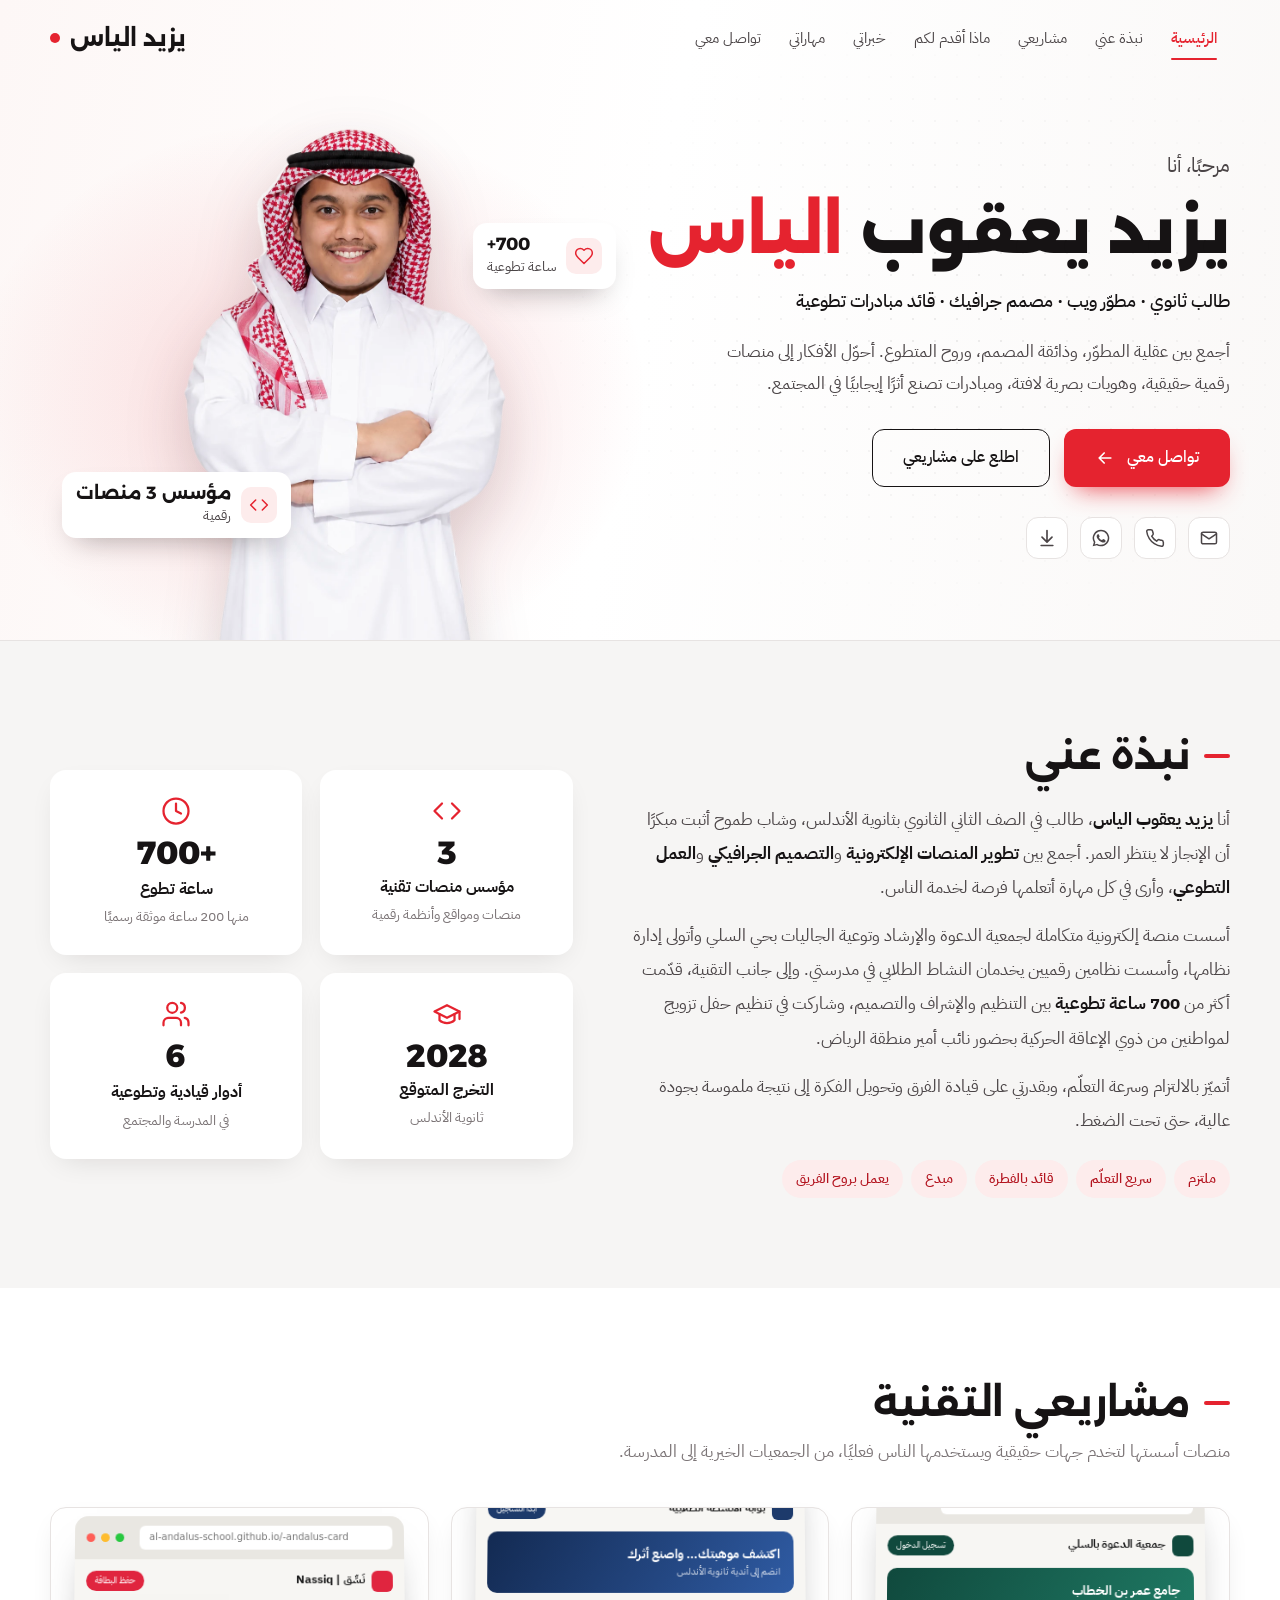
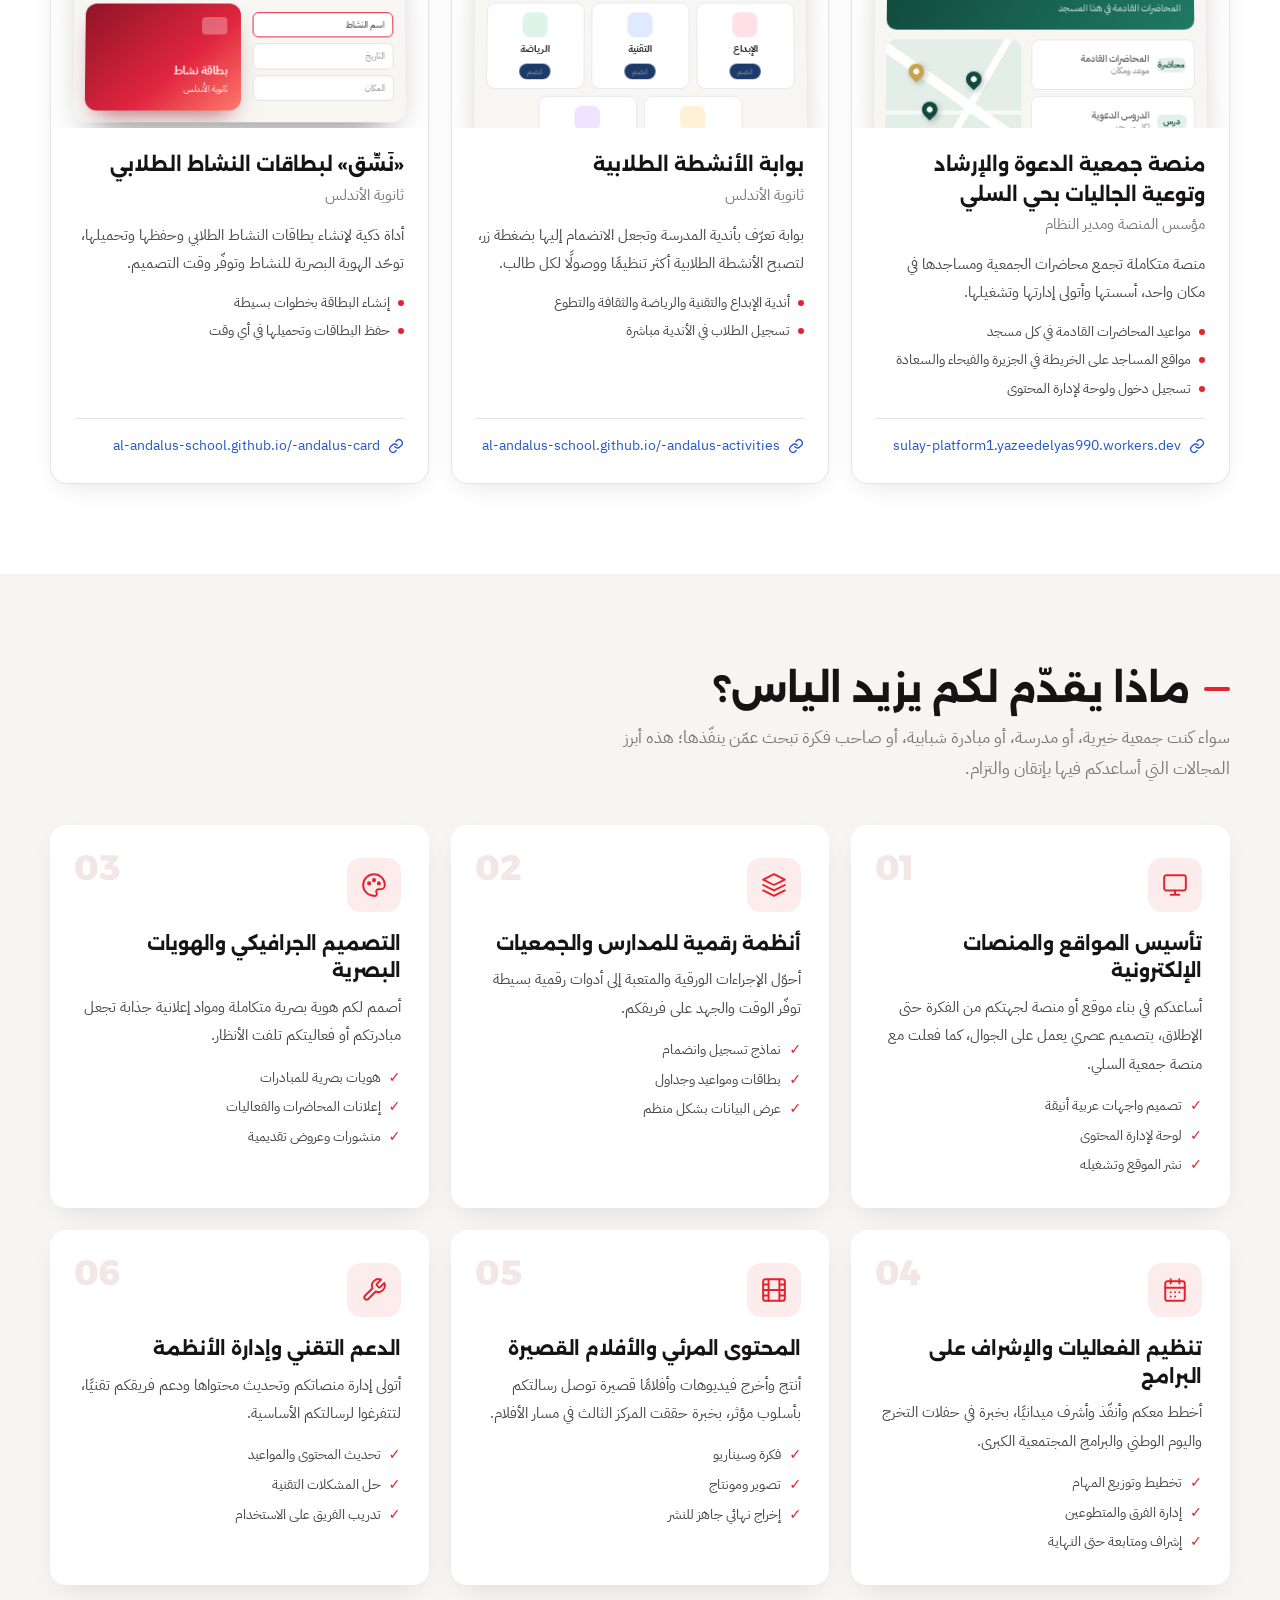
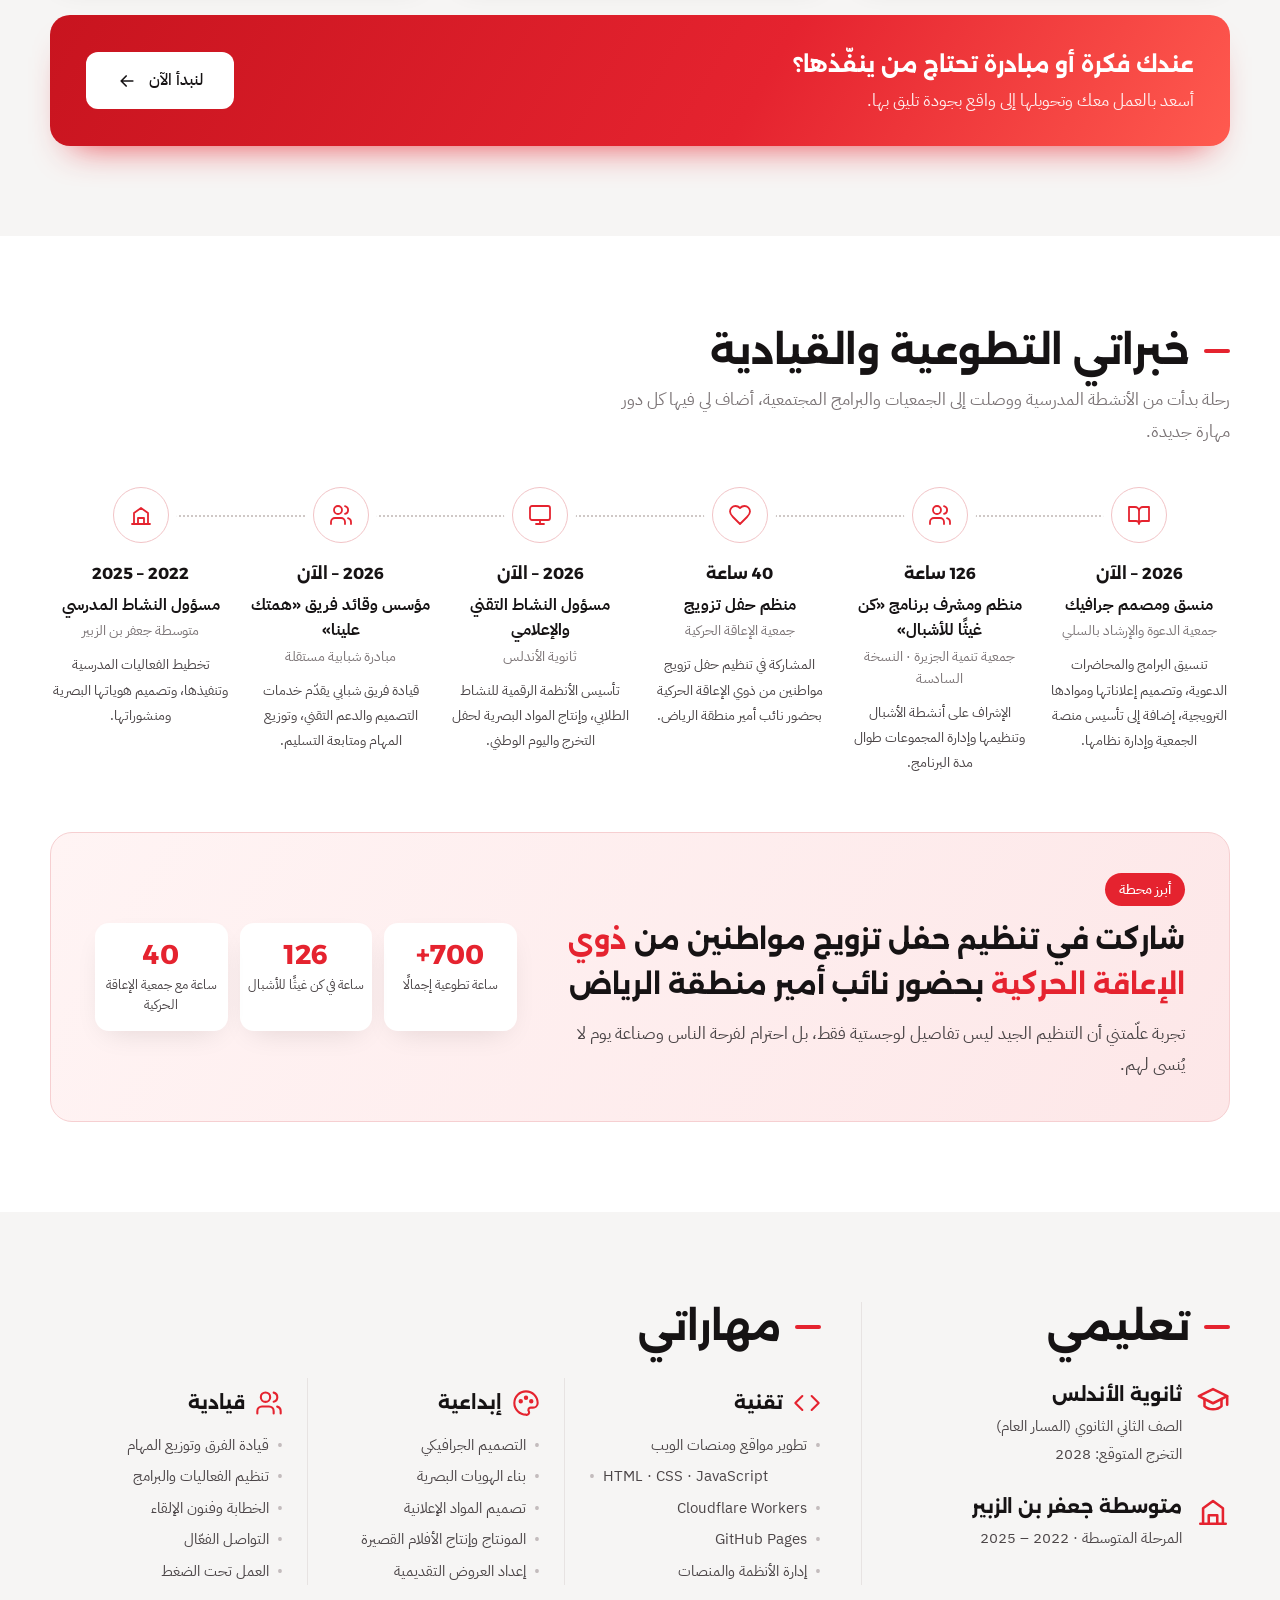
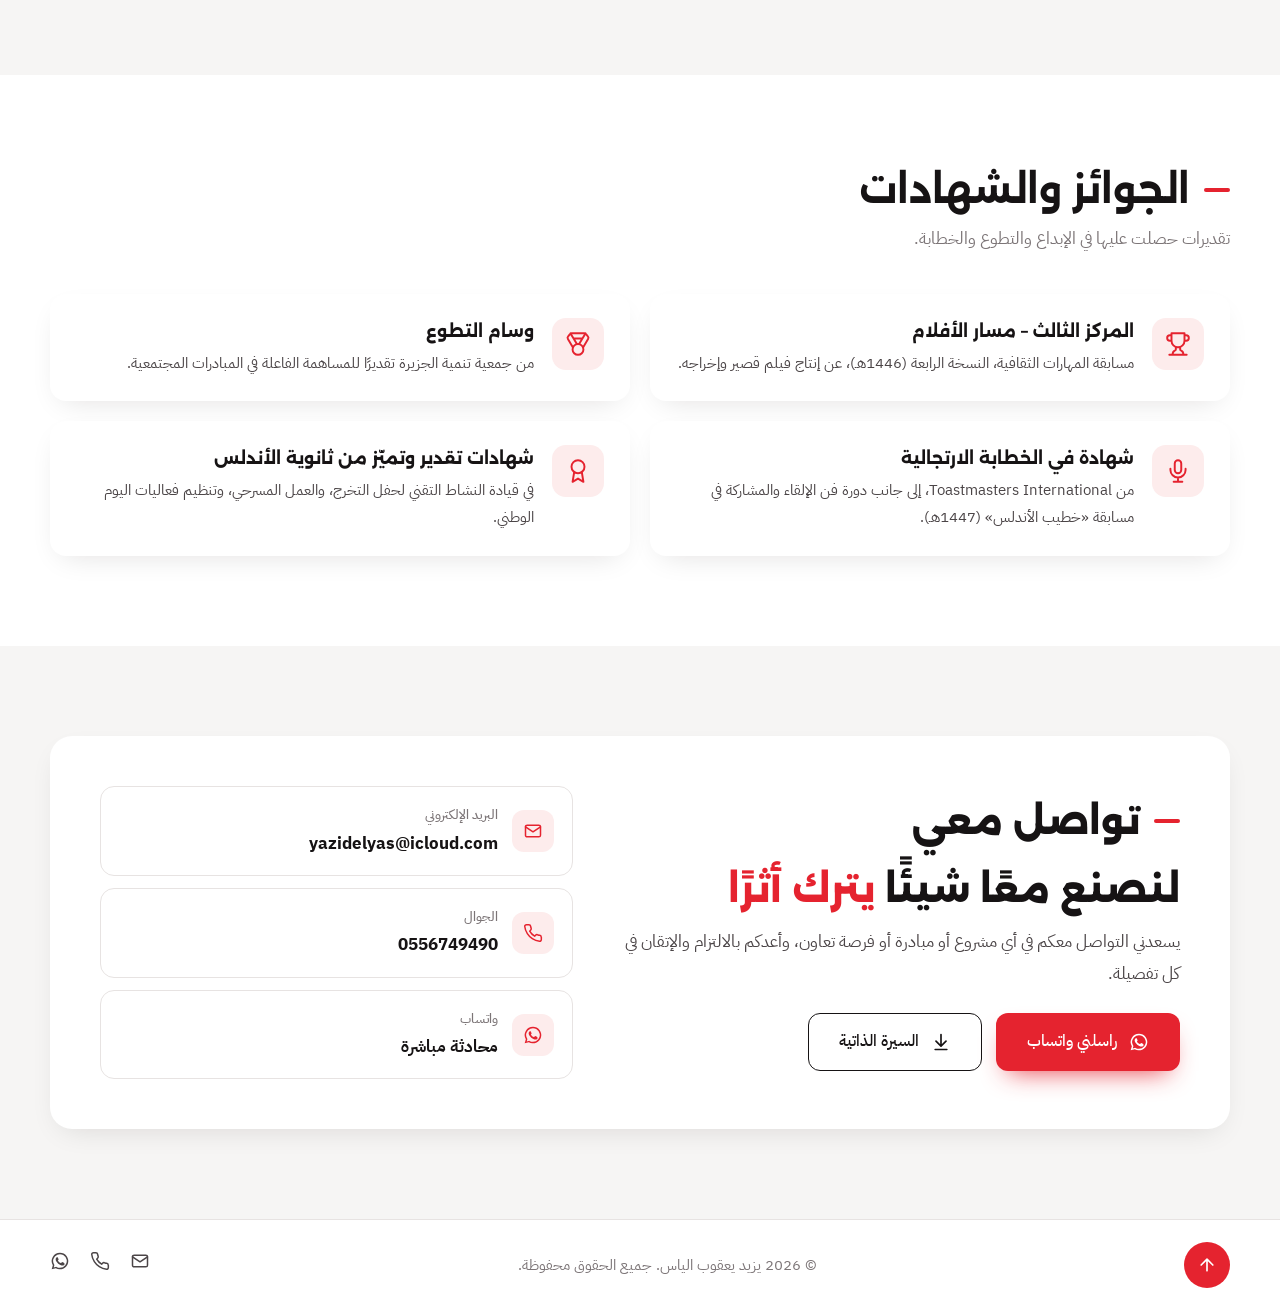
==== index.html @ 1ddc22b2 "Add files via upload" ====
<!doctype html>
<html lang="ar" dir="rtl" class="no-js">
<head>
<meta charset="utf-8">
<meta name="viewport" content="width=device-width, initial-scale=1, viewport-fit=cover">
<title>يزيد الياس | مطوّر ويب ومصمم جرافيك وقائد مبادرات</title>
<meta name="description" content="يزيد يعقوب الياس — طالب ثانوي ومطوّر ويب ومصمم جرافيك وقائد مبادرات تطوعية من الرياض. مؤسس 3 منصات رقمية، وأكثر من 700 ساعة تطوعية.">
<meta name="theme-color" content="#ffffff">
<meta property="og:title" content="يزيد الياس | مطوّر ويب ومصمم جرافيك">
<meta property="og:description" content="طالب طموح يجمع بين التقنية والتصميم والعمل التطوعي، ومؤسس 3 منصات رقمية.">
<meta property="og:image" content="yazid.webp">
<meta property="og:locale" content="ar_SA">
<link rel="icon" href="data:image/svg+xml,<svg xmlns='http://www.w3.org/2000/svg' viewBox='0 0 64 64'><rect width='64' height='64' rx='16' fill='%23e5232f'/><text x='32' y='44' font-size='34' text-anchor='middle' fill='white' font-family='sans-serif' font-weight='700'>ي</text></svg>">
<link rel="preload" href="./alexandria.woff" as="font" type="font/woff" crossorigin>
<link rel="stylesheet" href="style.css">
</head>
<body>

<div class="page-loader" id="loader"><div class="pl-mark">يزيد الياس <i></i></div></div>
<div class="progress" id="progress"></div>

<!-- Icon sprite -->
<svg width="0" height="0" style="position:absolute" aria-hidden="true">
  <defs>
    <symbol id="i-mail" viewBox="0 0 24 24" fill="none" stroke="currentColor" stroke-width="1.8" stroke-linecap="round" stroke-linejoin="round"><rect x="3" y="5" width="18" height="14" rx="2"/><path d="m3 7 9 6 9-6"/></symbol>
    <symbol id="i-phone" viewBox="0 0 24 24" fill="none" stroke="currentColor" stroke-width="1.8" stroke-linecap="round" stroke-linejoin="round"><path d="M22 16.9v3a2 2 0 0 1-2.2 2 19.8 19.8 0 0 1-8.6-3.1 19.5 19.5 0 0 1-6-6A19.8 19.8 0 0 1 2.1 4.2 2 2 0 0 1 4.1 2h3a2 2 0 0 1 2 1.7c.1.9.4 1.8.7 2.7a2 2 0 0 1-.5 2.1L8 9.8a16 16 0 0 0 6 6l1.3-1.3a2 2 0 0 1 2.1-.4c.9.3 1.8.6 2.7.7a2 2 0 0 1 1.7 2Z"/></symbol>
    <symbol id="i-wa" viewBox="0 0 24 24" fill="currentColor"><path d="M12 2a10 10 0 0 0-8.6 15.1L2 22l5-1.3A10 10 0 1 0 12 2Zm0 18.2a8.2 8.2 0 0 1-4.2-1.1l-.3-.2-3 .8.8-2.9-.2-.3A8.2 8.2 0 1 1 12 20.2Zm4.5-6.1c-.2-.1-1.5-.7-1.7-.8-.2-.1-.4-.1-.6.1l-.8 1c-.1.2-.3.2-.5.1a6.7 6.7 0 0 1-3.3-2.9c-.3-.4.2-.4.7-1.4.1-.2 0-.3 0-.4l-.8-1.8c-.2-.5-.4-.4-.6-.4h-.5a1 1 0 0 0-.7.3 3 3 0 0 0-.9 2.2 5.2 5.2 0 0 0 1.1 2.7 11.8 11.8 0 0 0 4.5 4c1.7.7 2.3.8 3.2.6a2.7 2.7 0 0 0 1.8-1.2 2.2 2.2 0 0 0 .1-1.3c0-.1-.2-.2-.5-.3Z"/></symbol>
    <symbol id="i-arrow" viewBox="0 0 24 24" fill="none" stroke="currentColor" stroke-width="2" stroke-linecap="round" stroke-linejoin="round"><path d="M19 12H5M11 18l-6-6 6-6"/></symbol>
    <symbol id="i-link" viewBox="0 0 24 24" fill="none" stroke="currentColor" stroke-width="2" stroke-linecap="round" stroke-linejoin="round"><path d="M10 13a5 5 0 0 0 7.5.5l3-3a5 5 0 0 0-7-7l-1.7 1.7"/><path d="M14 11a5 5 0 0 0-7.5-.5l-3 3a5 5 0 0 0 7 7l1.7-1.7"/></symbol>
    <symbol id="i-up" viewBox="0 0 24 24" fill="none" stroke="currentColor" stroke-width="2" stroke-linecap="round" stroke-linejoin="round"><path d="M12 19V5M5 12l7-7 7 7"/></symbol>
    <symbol id="i-down" viewBox="0 0 24 24" fill="none" stroke="currentColor" stroke-width="2" stroke-linecap="round" stroke-linejoin="round"><path d="M12 3v13M6 11l6 6 6-6M5 21h14"/></symbol>
    <symbol id="i-clock" viewBox="0 0 24 24" fill="none" stroke="currentColor" stroke-width="1.8" stroke-linecap="round" stroke-linejoin="round"><circle cx="12" cy="12" r="10"/><path d="M12 6v6l4 2"/></symbol>
    <symbol id="i-code" viewBox="0 0 24 24" fill="none" stroke="currentColor" stroke-width="1.8" stroke-linecap="round" stroke-linejoin="round"><path d="m16 18 6-6-6-6M8 6l-6 6 6 6"/></symbol>
    <symbol id="i-users" viewBox="0 0 24 24" fill="none" stroke="currentColor" stroke-width="1.8" stroke-linecap="round" stroke-linejoin="round"><path d="M16 21v-2a4 4 0 0 0-4-4H6a4 4 0 0 0-4 4v2"/><circle cx="9" cy="7" r="4"/><path d="M22 21v-2a4 4 0 0 0-3-3.9M16 3.1a4 4 0 0 1 0 7.8"/></symbol>
    <symbol id="i-cap" viewBox="0 0 24 24" fill="none" stroke="currentColor" stroke-width="1.8" stroke-linecap="round" stroke-linejoin="round"><path d="M22 10 12 5 2 10l10 5 10-5Z"/><path d="M6 12v5c3 3 9 3 12 0v-5M22 10v6"/></symbol>
    <symbol id="i-book" viewBox="0 0 24 24" fill="none" stroke="currentColor" stroke-width="1.8" stroke-linecap="round" stroke-linejoin="round"><path d="M2 4h6a4 4 0 0 1 4 4v13a3 3 0 0 0-3-3H2ZM22 4h-6a4 4 0 0 0-4 4v13a3 3 0 0 1 3-3h7Z"/></symbol>
    <symbol id="i-heart" viewBox="0 0 24 24" fill="none" stroke="currentColor" stroke-width="1.8" stroke-linecap="round" stroke-linejoin="round"><path d="M19 14c1.5-1.5 3-3.2 3-5.5A5.5 5.5 0 0 0 16.5 3c-1.8 0-3 .5-4.5 2-1.5-1.5-2.7-2-4.5-2A5.5 5.5 0 0 0 2 8.5c0 2.3 1.5 4 3 5.5l7 7Z"/></symbol>
    <symbol id="i-monitor" viewBox="0 0 24 24" fill="none" stroke="currentColor" stroke-width="1.8" stroke-linecap="round" stroke-linejoin="round"><rect x="2" y="3" width="20" height="14" rx="2"/><path d="M8 21h8M12 17v4"/></symbol>
    <symbol id="i-school" viewBox="0 0 24 24" fill="none" stroke="currentColor" stroke-width="1.8" stroke-linecap="round" stroke-linejoin="round"><path d="M3 21h18M5 21V10l7-5 7 5v11M9 21v-6h6v6"/></symbol>
    <symbol id="i-palette" viewBox="0 0 24 24" fill="none" stroke="currentColor" stroke-width="1.8" stroke-linecap="round" stroke-linejoin="round"><path d="M12 22a10 10 0 1 1 10-10c0 2.8-2.2 4-4 4h-2a2 2 0 0 0-1.5 3.3A2 2 0 0 1 12 22Z"/><circle cx="7.5" cy="10.5" r="1"/><circle cx="12" cy="7.5" r="1"/><circle cx="16.5" cy="10.5" r="1"/></symbol>
    <symbol id="i-star" viewBox="0 0 24 24" fill="none" stroke="currentColor" stroke-width="1.8" stroke-linecap="round" stroke-linejoin="round"><path d="m12 2 3.1 6.3 6.9 1-5 4.9 1.2 6.8L12 17.8 5.8 21l1.2-6.8-5-4.9 6.9-1Z"/></symbol>
    <symbol id="i-calendar" viewBox="0 0 24 24" fill="none" stroke="currentColor" stroke-width="1.8" stroke-linecap="round" stroke-linejoin="round"><rect x="3" y="4" width="18" height="18" rx="2"/><path d="M16 2v4M8 2v4M3 10h18M8 14h.01M12 14h.01M16 14h.01M8 18h.01M12 18h.01"/></symbol>
    <symbol id="i-film" viewBox="0 0 24 24" fill="none" stroke="currentColor" stroke-width="1.8" stroke-linecap="round" stroke-linejoin="round"><rect x="2" y="2" width="20" height="20" rx="2.2"/><path d="M7 2v20M17 2v20M2 12h20M2 7h5M2 17h5M17 17h5M17 7h5"/></symbol>
    <symbol id="i-mic" viewBox="0 0 24 24" fill="none" stroke="currentColor" stroke-width="1.8" stroke-linecap="round" stroke-linejoin="round"><rect x="9" y="2" width="6" height="12" rx="3"/><path d="M19 10v1a7 7 0 0 1-14 0v-1M12 18v4M8 22h8"/></symbol>
    <symbol id="i-layers" viewBox="0 0 24 24" fill="none" stroke="currentColor" stroke-width="1.8" stroke-linecap="round" stroke-linejoin="round"><path d="m12 2 10 5-10 5L2 7Z"/><path d="m2 17 10 5 10-5M2 12l10 5 10-5"/></symbol>
    <symbol id="i-trophy" viewBox="0 0 24 24" fill="none" stroke="currentColor" stroke-width="1.8" stroke-linecap="round" stroke-linejoin="round"><path d="M6 9H4.5a2.5 2.5 0 0 1 0-5H6M18 9h1.5a2.5 2.5 0 0 0 0-5H18M4 22h16M10 14.7V17c0 .6-.5 1-1 1.2-1.2.5-2 2-2 3.8M14 14.7V17c0 .6.5 1 1 1.2 1.2.5 2 2 2 3.8M18 2H6v7a6 6 0 0 0 12 0V2Z"/></symbol>
    <symbol id="i-medal" viewBox="0 0 24 24" fill="none" stroke="currentColor" stroke-width="1.8" stroke-linecap="round" stroke-linejoin="round"><path d="M7.2 15 2.7 7.4A2 2 0 0 1 2.9 5L4.6 2.8A2 2 0 0 1 6.2 2h11.6a2 2 0 0 1 1.6.8L21.1 5a2 2 0 0 1 .2 2.4L16.8 15M11 12 5.1 2.2M13 12l5.9-9.8M8 7h8"/><circle cx="12" cy="17" r="5"/></symbol>
    <symbol id="i-award" viewBox="0 0 24 24" fill="none" stroke="currentColor" stroke-width="1.8" stroke-linecap="round" stroke-linejoin="round"><circle cx="12" cy="8" r="6"/><path d="M15.5 12.9 17 22l-5-3-5 3 1.5-9.1"/></symbol>
    <symbol id="i-tool" viewBox="0 0 24 24" fill="none" stroke="currentColor" stroke-width="1.8" stroke-linecap="round" stroke-linejoin="round"><path d="M14.7 6.3a1 1 0 0 0 0 1.4l1.6 1.6a1 1 0 0 0 1.4 0l3.8-3.8a6 6 0 0 1-7.9 7.9l-6.9 6.9a2.1 2.1 0 0 1-3-3l6.9-6.9a6 6 0 0 1 7.9-7.9Z"/></symbol>
  </defs>
</svg>

<!-- ============ NAV ============ -->
<nav class="nav" id="nav">
  <div class="container nav-inner">
    <ul class="nav-links" id="navLinks">
      <li><a href="#top" class="active">الرئيسية</a></li>
      <li><a href="#about">نبذة عني</a></li>
      <li><a href="#projects">مشاريعي</a></li>
      <li><a href="#services">ماذا أقدم لكم</a></li>
      <li><a href="#experience">خبراتي</a></li>
      <li><a href="#skills">مهاراتي</a></li>
      <li><a href="#contact">تواصل معي</a></li>
    </ul>
    <button class="menu-btn" id="menuBtn" aria-label="القائمة" aria-expanded="false"><span></span><span></span><span></span></button>
    <a href="#top" class="brand">يزيد الياس<span class="dot"></span></a>
  </div>
</nav>

<!-- ============ HERO ============ -->
<header class="hero" id="top">
  <div class="container hero-inner">
    <div class="hero-text">
      <p class="hello">مرحبًا، أنا</p>
      <h1>يزيد يعقوب <span class="red">الياس</span></h1>
      <p class="roles">طالب ثانوي · مطوّر ويب · مصمم جرافيك · قائد مبادرات تطوعية</p>
      <p class="lead">أجمع بين عقلية المطوّر، وذائقة المصمم، وروح المتطوع. أحوّل الأفكار إلى منصات رقمية حقيقية، وهويات بصرية لافتة، ومبادرات تصنع أثرًا إيجابيًا في المجتمع.</p>
      <div class="actions">
        <a href="#contact" class="btn btn-red">تواصل معي <svg class="i arr"><use href="#i-arrow"/></svg></a>
        <a href="#projects" class="btn btn-outline">اطلع على مشاريعي</a>
      </div>
      <div class="socials">
        <a href="mailto:yazidelyas@icloud.com" aria-label="البريد الإلكتروني"><svg class="i"><use href="#i-mail"/></svg></a>
        <a href="tel:+966556749490" aria-label="اتصال"><svg class="i"><use href="#i-phone"/></svg></a>
        <a href="https://wa.me/966556749490" target="_blank" rel="noopener" aria-label="واتساب"><svg class="i"><use href="#i-wa"/></svg></a>
        <a href="Yazid-Elyas-CV.pdf" download aria-label="تحميل السيرة الذاتية"><svg class="i"><use href="#i-down"/></svg></a>
      </div>
    </div>
    <div class="hero-photo" id="heroPhoto">
      <div class="ring"></div>
      <div class="disc"></div>
      <img src="yazid.webp" alt="يزيد يعقوب الياس" width="751" height="1468" fetchpriority="high">
      <div class="badge b1"><span class="b-ic"><svg class="i"><use href="#i-heart"/></svg></span><div><b class="ltr">+700</b>ساعة تطوعية</div></div>
      <div class="badge b2"><span class="b-ic"><svg class="i"><use href="#i-code"/></svg></span><div><b>مؤسس 3 منصات</b>رقمية</div></div>
    </div>
  </div>
</header>

<main>
<!-- ============ ABOUT ============ -->
<section class="block" id="about">
  <div class="container about">
    <div class="about-text reveal from-right">
      <h2 class="title">نبذة عني</h2>
      <p style="margin-top:22px">أنا <strong>يزيد يعقوب الياس</strong>، طالب في الصف الثاني الثانوي بثانوية الأندلس، وشاب طموح أثبت مبكرًا أن الإنجاز لا ينتظر العمر. أجمع بين <strong>تطوير المنصات الإلكترونية</strong> و<strong>التصميم الجرافيكي</strong> و<strong>العمل التطوعي</strong>، وأرى في كل مهارة أتعلمها فرصة لخدمة الناس.</p>
      <p>أسست منصة إلكترونية متكاملة لجمعية الدعوة والإرشاد وتوعية الجاليات بحي السلي وأتولى إدارة نظامها، وأسست نظامين رقميين يخدمان النشاط الطلابي في مدرستي. وإلى جانب التقنية، قدّمت أكثر من <strong>700 ساعة تطوعية</strong> بين التنظيم والإشراف والتصميم، وشاركت في تنظيم حفل تزويج لمواطنين من ذوي الإعاقة الحركية بحضور نائب أمير منطقة الرياض.</p>
      <p>أتميّز بالالتزام وسرعة التعلّم، وبقدرتي على قيادة الفرق وتحويل الفكرة إلى نتيجة ملموسة بجودة عالية، حتى تحت الضغط.</p>
      <div class="traits"><span>ملتزم</span><span>سريع التعلّم</span><span>قائد بالفطرة</span><span>مبدع</span><span>يعمل بروح الفريق</span></div>
    </div>
    <div class="stats">
      <div class="stat reveal zoom d1"><svg><use href="#i-code"/></svg><div class="num"><span data-count="3">3</span></div><div class="lbl">مؤسس منصات تقنية</div><div class="sub">منصات ومواقع وأنظمة رقمية</div></div>
      <div class="stat reveal zoom d2"><svg><use href="#i-clock"/></svg><div class="num ltr"><span data-count="700">700</span>+</div><div class="lbl">ساعة تطوع</div><div class="sub">منها 200 ساعة موثقة رسميًا</div></div>
      <div class="stat reveal zoom d3"><svg><use href="#i-cap"/></svg><div class="num"><span data-count="2028" data-from="1998">2028</span></div><div class="lbl">التخرج المتوقع</div><div class="sub">ثانوية الأندلس</div></div>
      <div class="stat reveal zoom d4"><svg><use href="#i-users"/></svg><div class="num ltr"><span data-count="6">6</span></div><div class="lbl">أدوار قيادية وتطوعية</div><div class="sub">في المدرسة والمجتمع</div></div>
    </div>
  </div>
</section>

<!-- ============ PROJECTS ============ -->
<section class="block white" id="projects">
  <div class="container">
    <div class="sec-head reveal">
      <div>
        <h2 class="title">مشاريعي التقنية</h2>
        <p class="sec-sub">منصات أسستها لتخدم جهات حقيقية ويستخدمها الناس فعليًا، من الجمعيات الخيرية إلى المدرسة.</p>
      </div>
    </div>

    <div class="projects">
      <article class="project reveal d1 tilt">
        <div class="p-img v-green">
          <div class="browser">
            <div class="b-bar"><i></i><i></i><i></i><span class="b-url">sulay-platform1.workers.dev</span></div>
            <div class="b-body" dir="rtl">
              <div class="m-head"><div class="m-logo"><i style="background:#10493d"></i>جمعية الدعوة بالسلي</div><span class="m-pill" style="background:#10493d">تسجيل الدخول</span></div>
              <div class="m-hero" style="background:linear-gradient(120deg,#10493d,#1f7a64)"><b>جامع عمر بن الخطاب</b><span>المحاضرات القادمة في هذا المسجد</span></div>
              <div class="m-row">
                <div class="m-list">
                  <div class="m-item"><span class="d" style="background:#e3efe9;color:#10493d">محاضرة</span><p>المحاضرات القادمة<small>موعد ومكان</small></p></div>
                  <div class="m-item"><span class="d" style="background:#e3efe9;color:#10493d">درس</span><p>الدروس الدعوية<small>لكل مسجد</small></p></div>
                </div>
                <div class="m-map"><span class="pin" style="top:30%;right:30%"></span><span class="pin" style="top:58%;right:62%"></span><span class="pin" style="top:22%;right:72%;background:#c8a24a"></span></div>
              </div>
            </div>
          </div>
        </div>
        <div class="p-body">
          <h3>منصة جمعية الدعوة والإرشاد وتوعية الجاليات بحي السلي</h3>
          <div class="p-org">مؤسس المنصة ومدير النظام</div>
          <p class="desc">منصة متكاملة تجمع محاضرات الجمعية ومساجدها في مكان واحد، أسستها وأتولى إدارتها وتشغيلها.</p>
          <ul class="p-feats">
            <li>مواعيد المحاضرات القادمة في كل مسجد</li>
            <li>مواقع المساجد على الخريطة في الجزيرة والفيحاء والسعادة</li>
            <li>تسجيل دخول ولوحة لإدارة المحتوى</li>
          </ul>
          <a class="p-link" href="https://sulay-platform1.yazeedelyas990.workers.dev/" target="_blank" rel="noopener"><svg class="i" style="width:16px;height:16px"><use href="#i-link"/></svg><span>sulay-platform1.yazeedelyas990.workers.dev</span></a>
        </div>
      </article>

      <article class="project reveal d2 tilt">
        <div class="p-img v-navy">
          <div class="browser">
            <div class="b-bar"><i></i><i></i><i></i><span class="b-url">al-andalus-school.github.io</span></div>
            <div class="b-body" dir="rtl">
              <div class="m-head"><div class="m-logo"><i style="background:#1d3a6b"></i>بوابة الأنشطة الطلابية</div><span class="m-pill" style="background:#1d3a6b">ابدأ التسجيل</span></div>
              <div class="m-hero" style="background:linear-gradient(120deg,#132a52,#2f5ba3)"><b>اكتشف موهبتك… واصنع أثرك</b><span>انضم إلى أندية ثانوية الأندلس</span></div>
              <div class="m-clubs">
                <div class="m-club"><i style="background:#ffe1e5"></i><b>الإبداع</b><span class="m-btn">انضم</span></div>
                <div class="m-club"><i style="background:#dfe9ff"></i><b>التقنية</b><span class="m-btn">انضم</span></div>
                <div class="m-club"><i style="background:#ddf5e7"></i><b>الرياضة</b><span class="m-btn">انضم</span></div>
                <div class="m-club"><i style="background:#fff1d6"></i><b>الثقافة</b><span class="m-btn">انضم</span></div>
                <div class="m-club"><i style="background:#efe3ff"></i><b>التطوع</b><span class="m-btn">انضم</span></div>
              </div>
            </div>
          </div>
        </div>
        <div class="p-body">
          <h3>بوابة الأنشطة الطلابية</h3>
          <div class="p-org">ثانوية الأندلس</div>
          <p class="desc">بوابة تعرّف بأندية المدرسة وتجعل الانضمام إليها بضغطة زر، لتصبح الأنشطة الطلابية أكثر تنظيمًا ووصولًا لكل طالب.</p>
          <ul class="p-feats">
            <li>أندية الإبداع والتقنية والرياضة والثقافة والتطوع</li>
            <li>تسجيل الطلاب في الأندية مباشرة</li>
          </ul>
          <a class="p-link" href="https://al-andalus-school.github.io/-andalus-activities/" target="_blank" rel="noopener"><svg class="i" style="width:16px;height:16px"><use href="#i-link"/></svg><span>al-andalus-school.github.io/-andalus-activities</span></a>
        </div>
      </article>

      <article class="project reveal d3 tilt">
        <div class="p-img v-red">
          <div class="browser">
            <div class="b-bar"><i></i><i></i><i></i><span class="b-url">al-andalus-school.github.io/-andalus-card</span></div>
            <div class="b-body" dir="rtl">
              <div class="m-head"><div class="m-logo"><i style="background:#e0253f"></i>نَسِّق | Nassiq</div><span class="m-pill" style="background:#e0253f">حفظ البطاقة</span></div>
              <div class="m-cardwrap">
                <div class="m-form">
                  <div class="m-field on">اسم النشاط</div>
                  <div class="m-field">التاريخ</div>
                  <div class="m-field">المكان</div>
                </div>
                <div class="m-card"><span class="chip"></span><div><b>بطاقة نشاط</b><br><span>ثانوية الأندلس</span></div></div>
              </div>
            </div>
          </div>
        </div>
        <div class="p-body">
          <h3>«نَسِّق» لبطاقات النشاط الطلابي</h3>
          <div class="p-org">ثانوية الأندلس</div>
          <p class="desc">أداة ذكية لإنشاء بطاقات النشاط الطلابي وحفظها وتحميلها، توحّد الهوية البصرية للنشاط وتوفّر وقت التصميم.</p>
          <ul class="p-feats">
            <li>إنشاء البطاقة بخطوات بسيطة</li>
            <li>حفظ البطاقات وتحميلها في أي وقت</li>
          </ul>
          <a class="p-link" href="https://al-andalus-school.github.io/-andalus-card/" target="_blank" rel="noopener"><svg class="i" style="width:16px;height:16px"><use href="#i-link"/></svg><span>al-andalus-school.github.io/-andalus-card</span></a>
        </div>
      </article>
    </div>
  </div>
</section>

<!-- ============ SERVICES ============ -->
<section class="block" id="services">
  <div class="container">
    <div class="sec-head reveal">
      <div>
        <h2 class="title">ماذا يقدّم لكم يزيد الياس؟</h2>
        <p class="sec-sub">سواء كنت جمعية خيرية، أو مدرسة، أو مبادرة شبابية، أو صاحب فكرة تبحث عمّن ينفّذها؛ هذه أبرز المجالات التي أساعدكم فيها بإتقان والتزام.</p>
      </div>
    </div>
    <div class="services">
      <div class="service reveal d1"><span class="s-num">01</span><div class="s-ic"><svg><use href="#i-monitor"/></svg></div><h3>تأسيس المواقع والمنصات الإلكترونية</h3><p>أساعدكم في بناء موقع أو منصة لجهتكم من الفكرة حتى الإطلاق، بتصميم عصري يعمل على الجوال، كما فعلت مع منصة جمعية السلي.</p><ul><li>تصميم واجهات عربية أنيقة</li><li>لوحة لإدارة المحتوى</li><li>نشر الموقع وتشغيله</li></ul></div>
      <div class="service reveal d2"><span class="s-num">02</span><div class="s-ic"><svg><use href="#i-layers"/></svg></div><h3>أنظمة رقمية للمدارس والجمعيات</h3><p>أحوّل الإجراءات الورقية والمتعبة إلى أدوات رقمية بسيطة توفّر الوقت والجهد على فريقكم.</p><ul><li>نماذج تسجيل وانضمام</li><li>بطاقات ومواعيد وجداول</li><li>عرض البيانات بشكل منظم</li></ul></div>
      <div class="service reveal d3"><span class="s-num">03</span><div class="s-ic"><svg><use href="#i-palette"/></svg></div><h3>التصميم الجرافيكي والهويات البصرية</h3><p>أصمم لكم هوية بصرية متكاملة ومواد إعلانية جذابة تجعل مبادرتكم أو فعاليتكم تلفت الأنظار.</p><ul><li>هويات بصرية للمبادرات</li><li>إعلانات المحاضرات والفعاليات</li><li>منشورات وعروض تقديمية</li></ul></div>
      <div class="service reveal d1"><span class="s-num">04</span><div class="s-ic"><svg><use href="#i-calendar"/></svg></div><h3>تنظيم الفعاليات والإشراف على البرامج</h3><p>أخطط معكم وأنفّذ وأشرف ميدانيًا، بخبرة في حفلات التخرج واليوم الوطني والبرامج المجتمعية الكبرى.</p><ul><li>تخطيط وتوزيع المهام</li><li>إدارة الفرق والمتطوعين</li><li>إشراف ومتابعة حتى النهاية</li></ul></div>
      <div class="service reveal d2"><span class="s-num">05</span><div class="s-ic"><svg><use href="#i-film"/></svg></div><h3>المحتوى المرئي والأفلام القصيرة</h3><p>أنتج وأخرج فيديوهات وأفلامًا قصيرة توصل رسالتكم بأسلوب مؤثر، بخبرة حققت المركز الثالث في مسار الأفلام.</p><ul><li>فكرة وسيناريو</li><li>تصوير ومونتاج</li><li>إخراج نهائي جاهز للنشر</li></ul></div>
      <div class="service reveal d3"><span class="s-num">06</span><div class="s-ic"><svg><use href="#i-tool"/></svg></div><h3>الدعم التقني وإدارة الأنظمة</h3><p>أتولى إدارة منصاتكم وتحديث محتواها ودعم فريقكم تقنيًا، لتتفرغوا لرسالتكم الأساسية.</p><ul><li>تحديث المحتوى والمواعيد</li><li>حل المشكلات التقنية</li><li>تدريب الفريق على الاستخدام</li></ul></div>
    </div>
    <div class="cta-band reveal">
      <div><h3>عندك فكرة أو مبادرة تحتاج من ينفّذها؟</h3><p>أسعد بالعمل معك وتحويلها إلى واقع بجودة تليق بها.</p></div>
      <a href="#contact" class="btn btn-white">لنبدأ الآن <svg class="i arr"><use href="#i-arrow"/></svg></a>
    </div>
  </div>
</section>

<!-- ============ EXPERIENCE ============ -->
<section class="block white" id="experience">
  <div class="container">
    <div class="sec-head reveal">
      <div>
        <h2 class="title">خبراتي التطوعية والقيادية</h2>
        <p class="sec-sub">رحلة بدأت من الأنشطة المدرسية ووصلت إلى الجمعيات والبرامج المجتمعية، أضاف لي فيها كل دور مهارة جديدة.</p>
      </div>
    </div>
    <div class="timeline" id="timeline">
      <div class="t-item reveal d1"><div class="t-ic"><svg><use href="#i-book"/></svg></div><div class="t-date">2026 – الآن</div><h4>منسق ومصمم جرافيك</h4><div class="t-org">جمعية الدعوة والإرشاد بالسلي</div><p>تنسيق البرامج والمحاضرات الدعوية، وتصميم إعلاناتها وموادها الترويجية، إضافة إلى تأسيس منصة الجمعية وإدارة نظامها.</p></div>
      <div class="t-item reveal d2"><div class="t-ic"><svg><use href="#i-users"/></svg></div><div class="t-date">126 ساعة</div><h4>منظم ومشرف برنامج «كن غيثًا للأشبال»</h4><div class="t-org">جمعية تنمية الجزيرة · النسخة السادسة</div><p>الإشراف على أنشطة الأشبال وتنظيمها وإدارة المجموعات طوال مدة البرنامج.</p></div>
      <div class="t-item reveal d3"><div class="t-ic"><svg><use href="#i-heart"/></svg></div><div class="t-date">40 ساعة</div><h4>منظم حفل تزويج</h4><div class="t-org">جمعية الإعاقة الحركية</div><p>المشاركة في تنظيم حفل تزويج مواطنين من ذوي الإعاقة الحركية بحضور نائب أمير منطقة الرياض.</p></div>
      <div class="t-item reveal d4"><div class="t-ic"><svg><use href="#i-monitor"/></svg></div><div class="t-date">2026 – الآن</div><h4>مسؤول النشاط التقني والإعلامي</h4><div class="t-org">ثانوية الأندلس</div><p>تأسيس الأنظمة الرقمية للنشاط الطلابي، وإنتاج المواد البصرية لحفل التخرج واليوم الوطني.</p></div>
      <div class="t-item reveal d5"><div class="t-ic"><svg><use href="#i-users"/></svg></div><div class="t-date">2026 – الآن</div><h4>مؤسس وقائد فريق «همتك علينا»</h4><div class="t-org">مبادرة شبابية مستقلة</div><p>قيادة فريق شبابي يقدّم خدمات التصميم والدعم التقني، وتوزيع المهام ومتابعة التسليم.</p></div>
      <div class="t-item reveal d5"><div class="t-ic"><svg><use href="#i-school"/></svg></div><div class="t-date">2022 – 2025</div><h4>مسؤول النشاط المدرسي</h4><div class="t-org">متوسطة جعفر بن الزبير</div><p>تخطيط الفعاليات المدرسية وتنفيذها، وتصميم هوياتها البصرية ومنشوراتها.</p></div>
    </div>

    <div class="highlight reveal zoom">
      <div>
        <span class="tag">أبرز محطة</span>
        <h3>شاركت في تنظيم حفل تزويج مواطنين من <span>ذوي الإعاقة الحركية</span> بحضور نائب أمير منطقة الرياض</h3>
        <p>تجربة علّمتني أن التنظيم الجيد ليس تفاصيل لوجستية فقط، بل احترام لفرحة الناس وصناعة يوم لا يُنسى لهم.</p>
      </div>
      <div class="hl-nums">
        <div><b class="ltr">+700</b><span>ساعة تطوعية إجمالًا</span></div>
        <div><b>126</b><span>ساعة في كن غيثًا للأشبال</span></div>
        <div><b>40</b><span>ساعة مع جمعية الإعاقة الحركية</span></div>
      </div>
    </div>
  </div>
</section>

<!-- ============ EDUCATION + SKILLS ============ -->
<section class="block" id="skills">
  <div class="container edu-skills">
    <div class="edu reveal from-right">
      <h2 class="title">تعليمي</h2>
      <div class="edu-row" style="margin-top:26px"><svg><use href="#i-cap"/></svg><div><h3>ثانوية الأندلس</h3><p>الصف الثاني الثانوي (المسار العام)</p><p>التخرج المتوقع: 2028</p></div></div>
      <div class="edu-row" style="margin-top:22px"><svg><use href="#i-school"/></svg><div><h3>متوسطة جعفر بن الزبير</h3><p>المرحلة المتوسطة · 2022 – 2025</p></div></div>
    </div>
    <div class="skills-wrap reveal from-left">
      <h2 class="title">مهاراتي</h2>
      <div class="skills" style="margin-top:26px">
        <div class="skill"><div class="skill-head"><svg><use href="#i-code"/></svg><h3>تقنية</h3></div>
          <ul><li>تطوير مواقع ومنصات الويب</li><li class="ltr">HTML · CSS · JavaScript</li><li>Cloudflare Workers</li><li>GitHub Pages</li><li>إدارة الأنظمة والمنصات</li></ul></div>
        <div class="skill"><div class="skill-head"><svg><use href="#i-palette"/></svg><h3>إبداعية</h3></div>
          <ul><li>التصميم الجرافيكي</li><li>بناء الهويات البصرية</li><li>تصميم المواد الإعلانية</li><li>المونتاج وإنتاج الأفلام القصيرة</li><li>إعداد العروض التقديمية</li></ul></div>
        <div class="skill"><div class="skill-head"><svg><use href="#i-users"/></svg><h3>قيادية</h3></div>
          <ul><li>قيادة الفرق وتوزيع المهام</li><li>تنظيم الفعاليات والبرامج</li><li>الخطابة وفنون الإلقاء</li><li>التواصل الفعّال</li><li>العمل تحت الضغط</li></ul></div>
      </div>
    </div>
  </div>
</section>

<!-- ============ AWARDS ============ -->
<section class="block white" id="awards">
  <div class="container">
    <div class="sec-head reveal"><div><h2 class="title">الجوائز والشهادات</h2><p class="sec-sub">تقديرات حصلت عليها في الإبداع والتطوع والخطابة.</p></div></div>
    <div class="awards">
      <div class="award reveal d1"><div class="a-ic"><svg><use href="#i-trophy"/></svg></div><div><h3>المركز الثالث – مسار الأفلام</h3><p>مسابقة المهارات الثقافية، النسخة الرابعة (1446هـ)، عن إنتاج فيلم قصير وإخراجه.</p></div></div>
      <div class="award reveal d2"><div class="a-ic"><svg><use href="#i-medal"/></svg></div><div><h3>وسام التطوع</h3><p>من جمعية تنمية الجزيرة تقديرًا للمساهمة الفاعلة في المبادرات المجتمعية.</p></div></div>
      <div class="award reveal d3"><div class="a-ic"><svg><use href="#i-mic"/></svg></div><div><h3>شهادة في الخطابة الارتجالية</h3><p>من <span class="ltr">Toastmasters International</span>، إلى جانب دورة فن الإلقاء والمشاركة في مسابقة «خطيب الأندلس» (1447هـ).</p></div></div>
      <div class="award reveal d4"><div class="a-ic"><svg><use href="#i-award"/></svg></div><div><h3>شهادات تقدير وتميّز من ثانوية الأندلس</h3><p>في قيادة النشاط التقني لحفل التخرج، والعمل المسرحي، وتنظيم فعاليات اليوم الوطني.</p></div></div>
    </div>
  </div>
</section>

<!-- ============ CONTACT ============ -->
<section class="block" id="contact">
  <div class="container">
    <div class="contact reveal zoom">
      <div>
        <h2 class="title">تواصل معي</h2>
        <h2 style="margin-top:16px">لنصنع معًا شيئًا <span>يترك أثرًا</span></h2>
        <p>يسعدني التواصل معكم في أي مشروع أو مبادرة أو فرصة تعاون، وأعدكم بالالتزام والإتقان في كل تفصيلة.</p>
        <div class="actions" style="margin-top:0">
          <a href="https://wa.me/966556749490" target="_blank" rel="noopener" class="btn btn-red"><svg class="i"><use href="#i-wa"/></svg> راسلني واتساب</a>
          <a href="Yazid-Elyas-CV.pdf" download class="btn btn-outline"><svg class="i"><use href="#i-down"/></svg> السيرة الذاتية</a>
        </div>
      </div>
      <div class="c-list">
        <a href="mailto:yazidelyas@icloud.com"><span class="c-ic"><svg class="i"><use href="#i-mail"/></svg></span><div><b>البريد الإلكتروني</b><span class="ltr">yazidelyas@icloud.com</span></div></a>
        <a href="tel:+966556749490"><span class="c-ic"><svg class="i"><use href="#i-phone"/></svg></span><div><b>الجوال</b><span class="ltr">0556749490</span></div></a>
        <a href="https://wa.me/966556749490" target="_blank" rel="noopener"><span class="c-ic"><svg class="i"><use href="#i-wa"/></svg></span><div><b>واتساب</b><span>محادثة مباشرة</span></div></a>
      </div>
    </div>
  </div>
</section>
</main>

<footer>
  <div class="container foot">
    <a href="#top" class="to-top" aria-label="إلى الأعلى"><svg class="i"><use href="#i-up"/></svg></a>
    <span>© <span id="year">2026</span> يزيد يعقوب الياس. جميع الحقوق محفوظة.</span>
    <div class="foot-icons">
      <a href="mailto:yazidelyas@icloud.com" aria-label="البريد"><svg class="i"><use href="#i-mail"/></svg></a>
      <a href="tel:+966556749490" aria-label="اتصال"><svg class="i"><use href="#i-phone"/></svg></a>
      <a href="https://wa.me/966556749490" target="_blank" rel="noopener" aria-label="واتساب"><svg class="i"><use href="#i-wa"/></svg></a>
    </div>
  </div>
</footer>

<script src="main.js"></script>
</body>
</html>
---- style.css ----
/* ========= Fonts ========= */
@font-face { font-family: "Alexandria"; src: url("alexandria.woff") format("woff"); font-weight: 100 900; font-display: swap; }
@font-face { font-family: "Plex Arabic"; src: url("plex-400.woff") format("woff"); font-weight: 400; font-display: swap; }
@font-face { font-family: "Plex Arabic"; src: url("plex-500.woff") format("woff"); font-weight: 500; font-display: swap; }
@font-face { font-family: "Plex Arabic"; src: url("plex-700.woff") format("woff"); font-weight: 700; font-display: swap; }

/* ========= Tokens ========= */
:root {
  --red: #e5232f;
  --red-2: #c8141f;
  --red-soft: #fdecec;
  --ink: #161314;
  --ink-2: #4b4547;
  --ink-3: #7c7577;
  --bg: #f6f5f4;
  --white: #ffffff;
  --line: #e7e3e2;
  --shadow: 0 10px 30px -12px rgba(20, 10, 12, .14);
  --radius: 16px;
  --max: 1180px;
  --display: "Alexandria", "Plex Arabic", system-ui, sans-serif;
  --body: "Plex Arabic", "Alexandria", system-ui, sans-serif;
  color-scheme: light;
}
* { box-sizing: border-box; margin: 0; padding: 0; }
html { scroll-behavior: smooth; scroll-padding-top: 80px; }
body { background: var(--bg); color: var(--ink); font-family: var(--body); font-size: 17px; line-height: 1.85; overflow-x: hidden; -webkit-font-smoothing: antialiased; }
img { max-width: 100%; display: block; }
a { color: inherit; text-decoration: none; }
::selection { background: var(--red); color: #fff; }
.container { width: min(var(--max), 100% - 40px); margin-inline: auto; }
.ltr { direction: ltr; unicode-bidi: isolate; display: inline-block; }
svg.i { width: 20px; height: 20px; flex: none; }

/* ========= Nav ========= */
.nav { position: fixed; inset-inline: 0; top: 0; z-index: 50; transition: background .35s, box-shadow .35s; }
.nav.scrolled { background: rgba(255,255,255,.92); backdrop-filter: blur(14px); -webkit-backdrop-filter: blur(14px); box-shadow: 0 8px 24px -18px rgba(0,0,0,.35); }
.nav-inner { display: flex; align-items: center; justify-content: space-between; height: 76px; }
.nav-links { display: flex; gap: 2px; list-style: none; }
.nav-links a { position: relative; display: block; color: var(--ink-2); font-size: .95rem; padding: 8px 13px; transition: color .25s; }
.nav-links a::after { content: ""; position: absolute; right: 13px; left: 13px; bottom: 0; height: 2px; border-radius: 2px; background: var(--red); transform: scaleX(0); transition: transform .3s; }
.nav-links a:hover, .nav-links a.active { color: var(--ink); }
.nav-links a.active { color: var(--red); font-weight: 500; }
.nav-links a.active::after, .nav-links a:hover::after { transform: scaleX(1); }
.brand { display: flex; align-items: center; gap: 10px; color: var(--ink); font-family: var(--display); font-weight: 700; font-size: 1.45rem; }
.brand .dot { width: 10px; height: 10px; border-radius: 50%; background: var(--red); }
.menu-btn { display: none; background: var(--white); border: 1px solid var(--line); color: var(--ink); width: 44px; height: 44px; border-radius: 12px; cursor: pointer; }
.menu-btn span { display: block; width: 18px; height: 2px; background: currentColor; margin: 4px auto; transition: .3s; }

/* ========= Hero ========= */
.hero { position: relative; overflow: hidden; isolation: isolate;
  background:
    radial-gradient(ellipse 38% 62% at 24% 62%, rgba(229,35,47,.16), transparent 70%),
    linear-gradient(100deg, #fdf7f6 0%, #ffffff 50%, #faf8f7 100%);
  border-bottom: 1px solid var(--line);
}
.hero::before { content: ""; position: absolute; inset: 0; z-index: -1; opacity: .55;
  background-image: radial-gradient(rgba(22,19,20,.12) 1px, transparent 1px); background-size: 22px 22px;
  mask-image: radial-gradient(ellipse 50% 70% at 75% 50%, #000 10%, transparent 70%); -webkit-mask-image: radial-gradient(ellipse 50% 70% at 75% 50%, #000 10%, transparent 70%); }
.hero-inner { position: relative; min-height: 640px; display: grid; grid-template-columns: 1fr 1fr; align-items: center; padding-top: 76px; }
.hero-text { padding: 60px 0 70px; }
.hello { font-size: 1.25rem; color: var(--ink-2); }
.hero h1 { font-family: var(--display); font-weight: 800; font-size: clamp(2.4rem, 5vw, 4rem); line-height: 1.25; white-space: nowrap; margin: 6px 0 14px; }
.hero h1 .red { color: var(--red); }
.roles { font-size: 1.15rem; font-weight: 500; color: var(--ink); margin-bottom: 18px; }
.hero p.lead { color: var(--ink-2); max-width: 540px; }
.actions { display: flex; flex-wrap: wrap; gap: 14px; margin-top: 30px; }
.btn { display: inline-flex; align-items: center; justify-content: center; gap: 12px; font-family: inherit; font-weight: 500; font-size: 1rem; padding: 13px 30px; border-radius: 12px; border: 1.5px solid transparent; cursor: pointer; transition: transform .25s, background .25s, border-color .25s, color .25s, box-shadow .25s; }
.btn-red { background: var(--red); color: #fff; box-shadow: 0 12px 26px -12px rgba(229,35,47,.9); }
.btn-red:hover { background: var(--red-2); transform: translateY(-2px); }
.btn-outline { border-color: var(--ink); color: var(--ink); background: transparent; }
.btn-outline:hover { background: var(--ink); color: #fff; }
.btn-white { background: #fff; color: var(--ink); }
.btn-white:hover { transform: translateY(-2px); }
.socials { display: flex; gap: 12px; margin-top: 30px; }
.socials a { width: 42px; height: 42px; border-radius: 12px; display: grid; place-items: center; background: var(--white); border: 1px solid var(--line); color: var(--ink-2); transition: color .25s, border-color .25s, transform .25s; }
.socials a:hover { color: var(--red); border-color: var(--red); transform: translateY(-2px); }
.hero-photo { position: relative; align-self: end; height: 100%; min-height: 560px; }
.hero-photo .disc { position: absolute; left: 50%; bottom: -60px; transform: translateX(-50%); width: 470px; height: 470px; border-radius: 50%; background: radial-gradient(circle at 50% 40%, #ffe3e4, #f8c9cb 70%); }
.hero-photo .ring { position: absolute; left: 50%; bottom: -120px; transform: translateX(-50%); width: 590px; height: 590px; border-radius: 50%; border: 1.5px dashed rgba(229,35,47,.28); }
.hero-photo img { position: absolute; bottom: -120px; left: 50%; transform: translateX(-50%); height: 112%; width: auto; max-width: none; filter: drop-shadow(0 24px 30px rgba(60,20,25,.18)); }
.badge { position: absolute; z-index: 2; display: flex; align-items: center; gap: 10px; background: var(--white); border-radius: 14px; padding: 10px 14px; box-shadow: 0 14px 30px -14px rgba(20,10,12,.35); font-size: .85rem; color: var(--ink-2); animation: bob 6s ease-in-out infinite; }
.badge b { display: block; font-family: var(--display); font-size: 1.1rem; color: var(--ink); line-height: 1.2; }
.badge .b-ic { width: 36px; height: 36px; border-radius: 10px; background: var(--red-soft); color: var(--red); display: grid; place-items: center; }
.badge.b1 { top: 26%; right: 4%; } .badge.b2 { bottom: 18%; left: 2%; animation-delay: -3s; }
@keyframes bob { 50% { transform: translateY(-10px); } }

/* ========= Sections ========= */
section.block { padding: 90px 0; }
section.white { background: var(--white); }
.sec-head { display: flex; align-items: flex-end; justify-content: space-between; gap: 20px; margin-bottom: 40px; flex-wrap: wrap; }
h2.title { font-family: var(--display); font-weight: 700; font-size: clamp(1.75rem, 3.2vw, 2.4rem); display: flex; align-items: center; gap: 14px; line-height: 1.3; }
h2.title::before { content: ""; width: 26px; height: 4px; border-radius: 3px; background: var(--red); flex: none; }
.sec-sub { color: var(--ink-3); max-width: 640px; margin-top: 8px; }
.more { color: var(--red); font-weight: 500; display: inline-flex; align-items: center; gap: 8px; font-size: .95rem; transition: gap .25s; }
.more:hover { gap: 12px; }

/* About */
.about { display: grid; grid-template-columns: 1.15fr 1fr; gap: 56px; align-items: center; }
.about-text p { color: var(--ink-2); font-size: 1.04rem; line-height: 2.05; }
.about-text p + p { margin-top: 14px; }
.about-text strong { color: var(--ink); }
.traits { display: flex; flex-wrap: wrap; gap: 8px; margin-top: 22px; }
.traits span { font-size: .88rem; padding: 6px 14px; border-radius: 99px; background: var(--red-soft); color: #b3141f; font-weight: 500; }
.stats { display: grid; grid-template-columns: 1fr 1fr; gap: 18px; }
.stat { background: var(--white); border-radius: var(--radius); padding: 26px 18px; text-align: center; box-shadow: var(--shadow); transition: transform .3s; }
.stat:hover { transform: translateY(-4px); }
.stat svg { width: 30px; height: 30px; color: var(--red); margin: 0 auto 8px; display: block; }
.stat .num { font-family: var(--display); font-weight: 800; font-size: 2rem; line-height: 1.2; }
.stat .lbl { font-weight: 700; font-size: 1rem; }
.stat .sub { color: var(--ink-3); font-size: .85rem; }

/* Projects */
.projects { display: grid; grid-template-columns: repeat(3, 1fr); gap: 22px; }
.project { background: var(--white); border-radius: var(--radius); overflow: hidden; box-shadow: var(--shadow); display: flex; flex-direction: column; transition: transform .3s, box-shadow .3s; border: 1px solid var(--line); }
.project:hover { transform: translateY(-6px); box-shadow: 0 24px 40px -18px rgba(20,10,12,.25); }
.p-img { position: relative; height: 220px; overflow: hidden; display: grid; place-items: center; padding: 18px; }
.p-body { padding: 22px 24px 24px; display: flex; flex-direction: column; flex: 1; }
.p-body h3 { font-family: var(--display); font-size: 1.18rem; font-weight: 700; line-height: 1.55; }
.p-org { color: var(--ink-3); font-size: .92rem; margin-top: 2px; }
.p-body p.desc { color: var(--ink-2); font-size: .96rem; margin: 12px 0 12px; }
.p-feats { list-style: none; display: grid; gap: 4px; margin-bottom: 18px; }
.p-feats li { display: flex; gap: 8px; font-size: .9rem; color: var(--ink-2); line-height: 1.7; }
.p-feats li::before { content: ""; width: 6px; height: 6px; border-radius: 50%; background: var(--red); flex: none; margin-top: 10px; }
.p-link { margin-top: auto; display: flex; align-items: center; gap: 8px; color: #2457c5; font-size: .86rem; padding-top: 14px; border-top: 1px solid var(--line); }
.p-link span { direction: ltr; overflow: hidden; text-overflow: ellipsis; white-space: nowrap; }
.p-link:hover span { text-decoration: underline; }

/* Services */
.services { display: grid; grid-template-columns: repeat(3, 1fr); gap: 22px; }
.service { position: relative; background: var(--white); border-radius: var(--radius); padding: 30px 28px; box-shadow: var(--shadow); border-top: 3px solid transparent; transition: transform .3s, border-color .3s; }
.service:hover { transform: translateY(-4px); border-top-color: var(--red); }
.service .s-num { position: absolute; top: 22px; left: 24px; font-family: var(--display); font-weight: 800; font-size: 2.2rem; color: #f3e6e6; line-height: 1; }
.service .s-ic { width: 54px; height: 54px; border-radius: 14px; display: grid; place-items: center; background: var(--red-soft); color: var(--red); margin-bottom: 18px; }
.service .s-ic svg { width: 26px; height: 26px; }
.service h3 { font-family: var(--display); font-size: 1.15rem; font-weight: 700; line-height: 1.5; margin-bottom: 8px; }
.service p { color: var(--ink-2); font-size: .96rem; }
.service ul { list-style: none; margin-top: 14px; display: grid; gap: 3px; }
.service li { font-size: .9rem; color: var(--ink-2); display: flex; gap: 8px; }
.service li::before { content: "✓"; color: var(--red); font-weight: 700; }
.cta-band { margin-top: 30px; color: #fff; border-radius: 20px; padding: 30px 36px; display: flex; align-items: center; justify-content: space-between; gap: 24px; flex-wrap: wrap;
  background: linear-gradient(120deg, #c8141f 0%, #e5232f 60%, #ff5a4f 100%); box-shadow: 0 20px 36px -22px rgba(229,35,47,.9); }
.cta-band h3 { font-family: var(--display); font-size: 1.35rem; font-weight: 700; }
.cta-band p { color: rgba(255,255,255,.9); }

/* Experience — horizontal timeline */
.timeline { position: relative; display: grid; grid-template-columns: repeat(6, 1fr); gap: 18px; }
.timeline::before { content: ""; position: absolute; top: 28px; right: 8%; left: 8%; border-top: 2px dotted #cfc8c6; }
.t-item { position: relative; text-align: center; }
.t-ic { position: relative; width: 56px; height: 56px; margin: 0 auto 16px; border-radius: 50%; background: var(--white); border: 1.5px solid #f2c4c7; color: var(--red); display: grid; place-items: center; box-shadow: 0 0 0 8px var(--white); }
.t-ic svg { width: 24px; height: 24px; }
.t-date { font-family: var(--display); font-weight: 700; font-size: 1rem; }
.t-item h4 { font-weight: 700; font-size: 1rem; line-height: 1.6; margin-top: 4px; }
.t-org { color: var(--ink-3); font-size: .86rem; margin-top: 2px; line-height: 1.6; }
.t-item p { color: var(--ink-2); font-size: .88rem; margin-top: 10px; line-height: 1.8; }

/* Highlight */
.highlight { margin-top: 56px; border-radius: 22px; padding: 40px 44px; display: grid; grid-template-columns: 1.5fr 1fr; gap: 36px; align-items: center;
  background: linear-gradient(120deg, #fff4f4 0%, #fde7e8 100%); border: 1px solid #f6cfd1; }
.highlight .tag { display: inline-block; font-size: .85rem; font-weight: 500; padding: 4px 14px; border-radius: 99px; background: var(--red); color: #fff; margin-bottom: 12px; }
.highlight h3 { font-family: var(--display); font-size: clamp(1.25rem, 2.3vw, 1.7rem); line-height: 1.65; font-weight: 700; }
.highlight h3 span { color: var(--red); }
.highlight p { color: var(--ink-2); margin-top: 10px; }
.hl-nums { display: grid; grid-template-columns: repeat(3, 1fr); gap: 12px; text-align: center; }
.hl-nums div { background: var(--white); border-radius: 14px; padding: 16px 8px; box-shadow: var(--shadow); }
.hl-nums b { font-family: var(--display); font-size: 1.7rem; display: block; line-height: 1.2; color: var(--red); }
.hl-nums span { font-size: .82rem; color: var(--ink-2); line-height: 1.5; display: block; margin-top: 4px; }

/* Education + Skills */
.edu-skills { display: grid; grid-template-columns: 1fr 2.2fr; }
.edu { padding-left: 40px; border-left: 1px solid var(--line); }
.edu-row { display: flex; gap: 14px; align-items: flex-start; margin-top: 8px; }
.edu-row svg { width: 34px; height: 34px; color: var(--red); flex: none; margin-top: 4px; }
.edu-row h3 { font-family: var(--display); font-size: 1.15rem; font-weight: 700; }
.edu-row p { color: var(--ink-2); font-size: .95rem; }
.skills-wrap { padding-right: 40px; }
.skills { display: grid; grid-template-columns: repeat(3, 1fr); }
.skill { padding: 0 24px; border-left: 1px solid var(--line); }
.skill:last-child { border-left: 0; padding-left: 0; }
.skill:first-child { padding-right: 0; }
.skill-head { display: flex; align-items: center; gap: 10px; margin: 8px 0 12px; }
.skill-head svg { width: 28px; height: 28px; color: var(--red); }
.skill-head h3 { font-family: var(--display); font-size: 1.15rem; font-weight: 700; }
.skill ul { list-style: none; display: grid; gap: 4px; }
.skill li { font-size: .93rem; color: var(--ink-2); display: flex; gap: 8px; }
.skill li::before { content: "•"; color: #c3bcbd; }

/* Awards */
.awards { display: grid; grid-template-columns: repeat(2, 1fr); gap: 20px; }
.award { display: flex; gap: 18px; align-items: flex-start; background: var(--white); border-radius: var(--radius); padding: 24px 26px; box-shadow: var(--shadow); }
.award .a-ic { width: 52px; height: 52px; border-radius: 14px; background: var(--red-soft); color: var(--red); display: grid; place-items: center; flex: none; }
.award .a-ic svg { width: 26px; height: 26px; }
.award h3 { font-family: var(--display); font-size: 1.06rem; font-weight: 700; line-height: 1.6; }
.award p { color: var(--ink-2); font-size: .94rem; margin-top: 4px; }

/* Contact */
.contact { background: var(--white); border-radius: 22px; box-shadow: var(--shadow); padding: 50px; display: grid; grid-template-columns: 1.2fr 1fr; gap: 40px; align-items: center; }
.contact h2 { font-family: var(--display); font-size: clamp(1.7rem, 3vw, 2.3rem); font-weight: 800; line-height: 1.4; }
.contact h2 span { color: var(--red); }
.contact p { color: var(--ink-2); margin: 12px 0 24px; }
.c-list { display: grid; gap: 12px; }
.c-list a { display: flex; align-items: center; gap: 14px; padding: 16px 18px; border-radius: 14px; border: 1px solid var(--line); transition: border-color .25s, transform .25s; }
.c-list a:hover { border-color: var(--red); transform: translateX(-4px); }
.c-list .c-ic { width: 42px; height: 42px; border-radius: 12px; background: var(--red-soft); color: var(--red); display: grid; place-items: center; flex: none; }
.c-list b { display: block; font-size: .82rem; color: var(--ink-3); font-weight: 500; }
.c-list span { font-weight: 700; }

/* Footer */
footer { background: var(--white); border-top: 1px solid var(--line); color: var(--ink-3); padding: 22px 0; font-size: .92rem; }
.foot { display: flex; align-items: center; justify-content: space-between; gap: 16px; flex-wrap: wrap; }
.to-top { width: 46px; height: 46px; border-radius: 50%; background: var(--red); display: grid; place-items: center; color: #fff; transition: transform .25s; }
.to-top:hover { transform: translateY(-3px); }
.foot-icons { display: flex; gap: 20px; }
.foot-icons a { color: var(--ink-2); }
.foot-icons a:hover { color: var(--red); }

/* Reveal */
.reveal { opacity: 0; transform: translateY(24px); transition: opacity .8s cubic-bezier(.2,.7,.2,1), transform .8s cubic-bezier(.2,.7,.2,1); }
.reveal.in { opacity: 1; transform: none; }
.d1 { transition-delay: .08s; } .d2 { transition-delay: .16s; } .d3 { transition-delay: .24s; } .d4 { transition-delay: .32s; } .d5 { transition-delay: .4s; }
.no-js .reveal { opacity: 1; transform: none; }
@media (prefers-reduced-motion: reduce) { *, *::before, *::after { transition: none !important; animation: none !important; } .reveal { opacity: 1; transform: none; } html { scroll-behavior: auto; } }

/* ========= Responsive ========= */
@media (max-width: 1080px) {
  .timeline { grid-template-columns: repeat(3, 1fr); row-gap: 40px; }
  .timeline::before { display: none; }
  .services { grid-template-columns: repeat(2, 1fr); }
  .projects { grid-template-columns: 1fr 1fr; }
  .edu-skills { grid-template-columns: 1fr; gap: 50px; }
  .edu { padding-left: 0; border-left: 0; }
  .skills-wrap { padding-right: 0; }
}
@media (max-width: 900px) {
  .nav { background: rgba(255,255,255,.94); backdrop-filter: blur(14px); -webkit-backdrop-filter: blur(14px); }
  .nav-links { display: none; }
  .menu-btn { display: block; }
  .nav.open .nav-links { display: flex; flex-direction: column; position: absolute; top: 76px; inset-inline: 0; padding: 10px 20px 20px; background: #fff; border-bottom: 1px solid var(--line); box-shadow: 0 20px 30px -20px rgba(0,0,0,.3); }
  .nav.open .nav-links a { padding: 12px 6px; font-size: 1.05rem; }
  .nav.open .nav-links a::after { right: 6px; left: auto; width: 30px; }
  .nav.open .menu-btn span:nth-child(1) { transform: translateY(6px) rotate(45deg); }
  .nav.open .menu-btn span:nth-child(2) { opacity: 0; }
  .nav.open .menu-btn span:nth-child(3) { transform: translateY(-6px) rotate(-45deg); }
  .hero-inner { grid-template-columns: 1fr; text-align: center; min-height: 0; }
  .hero-photo { order: -1; height: 380px; min-height: 0; overflow: hidden; }
  .hero-photo img { height: 480px; bottom: -100px; }
  .hero-photo .disc { width: 320px; height: 320px; bottom: -40px; }
  .hero-photo .ring { width: 400px; height: 400px; bottom: -80px; }
  .badge.b1 { right: 2%; } .badge.b2 { left: 2%; bottom: 14%; }
  .hero-text { padding: 26px 0 56px; }
  .hero p.lead { margin-inline: auto; }
  .actions, .socials { justify-content: center; }
  .about, .contact, .highlight { grid-template-columns: 1fr; }
  .about { gap: 36px; }
}
@media (max-width: 640px) {
  body { font-size: 16px; }
  .container { width: calc(100% - 32px); }
  section.block { padding: 64px 0; }
  .projects, .services, .awards { grid-template-columns: 1fr; }
  .timeline { grid-template-columns: 1fr 1fr; gap: 30px 14px; }
  .stats { gap: 12px; }
  .skills { grid-template-columns: 1fr; gap: 26px; }
  .skill, .skill:first-child, .skill:last-child { padding: 0; border-left: 0; }
  .highlight { padding: 28px 20px; }
  .hl-nums b { font-size: 1.35rem; }
  .contact { padding: 30px 22px; }
  .cta-band { padding: 24px; }
  .btn { padding: 12px 22px; }
  .badge { font-size: .78rem; padding: 8px 10px; }
  .badge .b-ic { width: 30px; height: 30px; }
}
/* Project mockups */
.p-visual { position: relative; padding: 40px; display: grid; place-items: center; overflow: hidden; min-height: 380px; }
.p-visual.v-green { background: radial-gradient(circle at 30% 20%, #1d5c4e, #0b2a23 70%); }
.p-visual.v-navy { background: radial-gradient(circle at 70% 20%, #24406e, #0c1830 70%); }
.p-visual.v-red { background: radial-gradient(circle at 50% 10%, #6b1424, #250a10 70%); }
.p-visual::before { content: ""; position: absolute; inset: 0; background-image: radial-gradient(rgba(255,255,255,.12) 1px, transparent 1px); background-size: 22px 22px; opacity: .5; }
.browser { position: relative; width: 100%; max-width: 470px; border-radius: 14px; background: #f7f6f3; color: #1b1b1b; box-shadow: 0 40px 70px -25px rgba(0,0,0,.75); overflow: hidden; transform: perspective(1200px) rotateY(-4deg) rotateX(2deg) scale(.96); transition: transform .6s cubic-bezier(.2,.7,.2,1); }
.project:hover .browser { transform: perspective(1200px) rotateY(0) rotateX(0) scale(1); }
.b-bar { display: flex; align-items: center; gap: 6px; padding: 10px 12px; background: #e9e7e2; direction: ltr; }
.b-bar i { width: 9px; height: 9px; border-radius: 50%; background: #d0ccc4; }
.b-bar i:nth-child(1) { background: #ff5f57; } .b-bar i:nth-child(2) { background: #febc2e; } .b-bar i:nth-child(3) { background: #28c840; }
.b-url { flex: 1; margin-left: 10px; font-size: 10px; color: #777; background: #fff; border-radius: 6px; padding: 3px 10px; font-family: system-ui, sans-serif; overflow: hidden; white-space: nowrap; text-overflow: ellipsis; }
.b-body { padding: 16px; font-size: 11px; line-height: 1.6; }
.m-head { display: flex; align-items: center; justify-content: space-between; margin-bottom: 12px; }
.m-logo { display: flex; align-items: center; gap: 7px; font-weight: 700; font-size: 11.5px; }
.m-logo i { width: 22px; height: 22px; border-radius: 6px; }
.m-pill { font-size: 9px; padding: 3px 9px; border-radius: 99px; color: #fff; }
.m-hero { border-radius: 10px; padding: 14px; color: #fff; margin-bottom: 10px; }
.m-hero b { display: block; font-size: 13px; }
.m-hero span { font-size: 9.5px; opacity: .8; }
.m-row { display: grid; grid-template-columns: 1.2fr 1fr; gap: 10px; }
.m-list { display: grid; gap: 6px; }
.m-item { display: flex; align-items: center; gap: 8px; background: #fff; border: 1px solid #ebe8e2; border-radius: 8px; padding: 7px 8px; }
.m-item .d { flex: none; width: 30px; text-align: center; border-radius: 6px; padding: 2px 0; font-size: 9px; font-weight: 700; line-height: 1.3; }
.m-item p { font-size: 9.5px; color: #333; line-height: 1.4; }
.m-item p small { display: block; color: #8a8a8a; font-size: 8.5px; }
.m-map { position: relative; border-radius: 10px; background: #e3eee9; overflow: hidden; min-height: 150px; }
.m-map::before { content: ""; position: absolute; inset: 0; background: linear-gradient(35deg, transparent 46%, #fff 46%, #fff 52%, transparent 52%), linear-gradient(120deg, transparent 60%, #fff 60%, #fff 64%, transparent 64%), linear-gradient(0deg, transparent 30%, #f6f9f7 30%, #f6f9f7 34%, transparent 34%); }
.pin { position: absolute; width: 16px; height: 16px; border-radius: 50% 50% 50% 0; transform: rotate(-45deg); background: #10493d; box-shadow: 0 3px 6px rgba(0,0,0,.25); }
.pin::after { content: ""; position: absolute; inset: 5px; border-radius: 50%; background: #fff; }
.m-clubs { display: grid; grid-template-columns: repeat(6, 1fr); gap: 7px; }
.m-club { grid-column: span 2; background: #fff; border: 1px solid #e6e8ef; border-radius: 9px; padding: 9px 7px; text-align: center; }
.m-club i { display: block; width: 26px; height: 26px; margin: 0 auto 5px; border-radius: 8px; }
.m-club b { font-size: 9.5px; display: block; }
.m-club span { font-size: 8px; color: #8a8f9c; }
.m-btn { display: inline-block; margin-top: 6px; font-size: 8px; padding: 2px 8px; border-radius: 99px; background: #1d3a6b; color: #fff; }
.m-cardwrap { display: grid; grid-template-columns: 1fr 1.1fr; gap: 12px; align-items: center; }
.m-form { display: grid; gap: 6px; }
.m-field { background: #fff; border: 1px solid #e6e2dc; border-radius: 6px; padding: 5px 8px; font-size: 9px; color: #999; }
.m-field.on { border-color: #e0253f; color: #333; }
.m-card { border-radius: 12px; padding: 14px; color: #fff; background: linear-gradient(140deg, #8f1426, #e0253f 60%, #ff7a6b); box-shadow: 0 14px 24px -12px rgba(143,20,38,.7); aspect-ratio: 1.45; display: flex; flex-direction: column; justify-content: space-between; }
.m-card b { font-size: 12px; }
.m-card span { font-size: 8.5px; opacity: .85; }
.m-card .chip { width: 26px; height: 18px; border-radius: 4px; background: rgba(255,255,255,.35); }

.m-club:nth-child(4) { grid-column: 2 / span 2; }

/* ========= Motion ========= */
.progress { position: fixed; top: 0; right: 0; height: 3px; width: 100%; transform-origin: right; transform: scaleX(0); background: var(--red); z-index: 60; }
.curtain { position: fixed; inset: 0; z-index: 70; pointer-events: none; background: var(--red); transform: scaleY(0); transform-origin: bottom; }
.curtain.go { animation: curtain .9s cubic-bezier(.7,0,.2,1); }
@keyframes curtain { 0% { transform: scaleY(0); transform-origin: bottom; } 45% { transform: scaleY(1); transform-origin: bottom; } 55% { transform: scaleY(1); transform-origin: top; } 100% { transform: scaleY(0); transform-origin: top; } }
.loader { position: fixed; inset: 0; z-index: 80; background: #fff; display: grid; place-items: center; transition: opacity .6s .2s, visibility .6s .2s; }
.loader.done { opacity: 0; visibility: hidden; }
.loader .l-name { font-family: var(--display); font-weight: 800; font-size: 2rem; display: flex; align-items: center; gap: 12px; animation: lpulse 1.2s ease-in-out infinite; }
.loader .l-name i { width: 12px; height: 12px; border-radius: 50%; background: var(--red); }
@keyframes lpulse { 50% { opacity: .55; transform: scale(.97); } }
.hero .intro { opacity: 0; transform: translateY(26px); }
body.ready .hero .intro { animation: rise 1s cubic-bezier(.2,.7,.2,1) forwards; }
body.ready .hero .intro.i2 { animation-delay: .12s; } body.ready .hero .intro.i3 { animation-delay: .24s; } body.ready .hero .intro.i4 { animation-delay: .36s; } body.ready .hero .intro.i5 { animation-delay: .48s; } body.ready .hero .intro.i6 { animation-delay: .6s; }
.hero-photo .intro-photo { opacity: 0; transform: translate(-50%, 60px) scale(.96); }
body.ready .hero-photo .intro-photo { animation: photoIn 1.3s cubic-bezier(.2,.7,.2,1) .15s forwards; }
.hero-photo .disc, .hero-photo .ring { opacity: 0; }
body.ready .hero-photo .disc, body.ready .hero-photo .ring { animation: fadeIn 1.2s ease forwards; }
body.ready .hero-photo .ring { animation: fadeIn 1.2s ease forwards, spin 60s linear infinite; }
@keyframes rise { to { opacity: 1; transform: none; } }
@keyframes photoIn { to { opacity: 1; transform: translate(-50%, 0) scale(1); } }
@keyframes fadeIn { to { opacity: 1; } }
@keyframes spin { from { transform: translateX(-50%) rotate(0); } to { transform: translateX(-50%) rotate(360deg); } }
.reveal.left { transform: translateX(-40px); } .reveal.right { transform: translateX(40px); } .reveal.zoom { transform: scale(.92); }
.reveal.in.left, .reveal.in.right, .reveal.in.zoom { transform: none; }
.timeline::before { transform: scaleX(0); transform-origin: right; transition: transform 1.6s cubic-bezier(.2,.7,.2,1) .2s; }
.timeline.in::before { transform: scaleX(1); }
.t-ic { transition: transform .4s cubic-bezier(.3,1.6,.5,1), background .3s, color .3s; }
.t-item:hover .t-ic { transform: scale(1.12); background: var(--red); color: #fff; }
.service .s-ic, .award .a-ic, .stat svg { transition: transform .45s cubic-bezier(.3,1.6,.5,1); }
.service:hover .s-ic, .award:hover .a-ic { transform: rotate(-8deg) scale(1.08); }
.stat:hover svg { transform: scale(1.15); }
.award { transition: transform .3s, box-shadow .3s; }
.award:hover { transform: translateY(-4px); box-shadow: 0 22px 36px -18px rgba(20,10,12,.25); }
.btn-red { position: relative; overflow: hidden; }
.btn-red::after { content: ""; position: absolute; inset: 0; background: linear-gradient(100deg, transparent 30%, rgba(255,255,255,.35) 50%, transparent 70%); transform: translateX(120%); transition: transform .8s; }
.btn-red:hover::after { transform: translateX(-120%); }
@media (prefers-reduced-motion: reduce) { .hero .intro, .hero-photo .intro-photo, .hero-photo .disc, .hero-photo .ring { opacity: 1; transform: none; } .hero-photo .intro-photo { transform: translateX(-50%); } .timeline::before { transform: none; } .loader { display: none; } }
/* Project mockups */
.p-visual { position: relative; padding: 40px; display: grid; place-items: center; overflow: hidden; min-height: 380px; }
.p-visual.v-green { background: radial-gradient(circle at 30% 20%, #1d5c4e, #0b2a23 70%); }
.p-visual.v-navy { background: radial-gradient(circle at 70% 20%, #24406e, #0c1830 70%); }
.p-visual.v-red { background: radial-gradient(circle at 50% 10%, #6b1424, #250a10 70%); }
.p-visual::before { content: ""; position: absolute; inset: 0; background-image: radial-gradient(rgba(255,255,255,.12) 1px, transparent 1px); background-size: 22px 22px; opacity: .5; }
.browser { position: relative; width: 100%; max-width: 470px; border-radius: 14px; background: #f7f6f3; color: #1b1b1b; box-shadow: 0 40px 70px -25px rgba(0,0,0,.75); overflow: hidden; transform: perspective(1200px) rotateY(-6deg) rotateX(3deg); transition: transform .5s; }
.project:hover .browser { transform: perspective(1200px) rotateY(0) rotateX(0); }
.b-bar { display: flex; align-items: center; gap: 6px; padding: 10px 12px; background: #e9e7e2; direction: ltr; }
.b-bar i { width: 9px; height: 9px; border-radius: 50%; background: #d0ccc4; }
.b-bar i:nth-child(1) { background: #ff5f57; } .b-bar i:nth-child(2) { background: #febc2e; } .b-bar i:nth-child(3) { background: #28c840; }
.b-url { flex: 1; margin-left: 10px; font-size: 10px; color: #777; background: #fff; border-radius: 6px; padding: 3px 10px; font-family: system-ui, sans-serif; overflow: hidden; white-space: nowrap; text-overflow: ellipsis; }
.b-body { padding: 16px; font-size: 11px; line-height: 1.6; }
.m-head { display: flex; align-items: center; justify-content: space-between; margin-bottom: 12px; }
.m-logo { display: flex; align-items: center; gap: 7px; font-weight: 700; font-size: 11.5px; }
.m-logo i { width: 22px; height: 22px; border-radius: 6px; }
.m-pill { font-size: 9px; padding: 3px 9px; border-radius: 99px; color: #fff; }
.m-hero { border-radius: 10px; padding: 14px; color: #fff; margin-bottom: 10px; }
.m-hero b { display: block; font-size: 13px; }
.m-hero span { font-size: 9.5px; opacity: .8; }
.m-row { display: grid; grid-template-columns: 1.2fr 1fr; gap: 10px; }
.m-list { display: grid; gap: 6px; }
.m-item { display: flex; align-items: center; gap: 8px; background: #fff; border: 1px solid #ebe8e2; border-radius: 8px; padding: 7px 8px; }
.m-item .d { flex: none; width: 30px; text-align: center; border-radius: 6px; padding: 2px 0; font-size: 9px; font-weight: 700; line-height: 1.3; }
.m-item p { font-size: 9.5px; color: #333; line-height: 1.4; }
.m-item p small { display: block; color: #8a8a8a; font-size: 8.5px; }
.m-map { position: relative; border-radius: 10px; background: #e3eee9; overflow: hidden; min-height: 150px; }
.m-map::before { content: ""; position: absolute; inset: 0; background: linear-gradient(35deg, transparent 46%, #fff 46%, #fff 52%, transparent 52%), linear-gradient(120deg, transparent 60%, #fff 60%, #fff 64%, transparent 64%), linear-gradient(0deg, transparent 30%, #f6f9f7 30%, #f6f9f7 34%, transparent 34%); }
.pin { position: absolute; width: 16px; height: 16px; border-radius: 50% 50% 50% 0; transform: rotate(-45deg); background: #10493d; box-shadow: 0 3px 6px rgba(0,0,0,.25); }
.pin::after { content: ""; position: absolute; inset: 5px; border-radius: 50%; background: #fff; }
.m-clubs { display: grid; grid-template-columns: repeat(6, 1fr); gap: 7px; }
.m-club { grid-column: span 2; background: #fff; border: 1px solid #e6e8ef; border-radius: 9px; padding: 9px 7px; text-align: center; }
.m-club i { display: block; width: 26px; height: 26px; margin: 0 auto 5px; border-radius: 8px; }
.m-club b { font-size: 9.5px; display: block; }
.m-club span { font-size: 8px; color: #8a8f9c; }
.m-btn { display: inline-block; margin-top: 6px; font-size: 8px; padding: 2px 8px; border-radius: 99px; background: #1d3a6b; color: #fff; }
.m-cardwrap { display: grid; grid-template-columns: 1fr 1.1fr; gap: 12px; align-items: center; }
.m-form { display: grid; gap: 6px; }
.m-field { background: #fff; border: 1px solid #e6e2dc; border-radius: 6px; padding: 5px 8px; font-size: 9px; color: #999; }
.m-field.on { border-color: #e0253f; color: #333; }
.m-card { border-radius: 12px; padding: 14px; color: #fff; background: linear-gradient(140deg, #8f1426, #e0253f 60%, #ff7a6b); box-shadow: 0 14px 24px -12px rgba(143,20,38,.7); aspect-ratio: 1.45; display: flex; flex-direction: column; justify-content: space-between; }
.m-card b { font-size: 12px; }
.m-card span { font-size: 8.5px; opacity: .85; }
.m-card .chip { width: 26px; height: 18px; border-radius: 4px; background: rgba(255,255,255,.35); }

.m-club:nth-child(4) { grid-column: 2 / span 2; }

/* mockups inside project cards */
.p-img .browser { max-width: 100%; transform: perspective(1000px) rotateX(4deg) scale(.97); box-shadow: 0 24px 40px -22px rgba(0,0,0,.55); }
.project:hover .p-img .browser { transform: perspective(1000px) rotateX(0) scale(1); }
.p-img .b-body { padding: 12px; font-size: 10px; }
.p-img .m-map { min-height: 110px; }

/* ===== Motion polish ===== */
.page-loader { position: fixed; inset: 0; z-index: 200; background: #fff; display: grid; place-items: center; transition: opacity .6s .1s, visibility .6s .1s; }
.page-loader.done { opacity: 0; visibility: hidden; }
.page-loader .pl-mark { font-family: var(--display); font-weight: 800; font-size: 2.2rem; display: flex; align-items: center; gap: 12px; animation: plIn .8s cubic-bezier(.2,.7,.2,1) both; }
.page-loader .pl-mark i { width: 14px; height: 14px; border-radius: 50%; background: var(--red); animation: plPulse 1s ease-in-out infinite; }
@keyframes plIn { from { opacity: 0; transform: translateY(14px); } }
@keyframes plPulse { 50% { transform: scale(1.5); opacity: .5; } }
.progress { position: fixed; top: 0; right: 0; height: 3px; width: 0; background: var(--red); z-index: 60; transition: width .1s linear; }
.hero .hero-text > * { opacity: 0; transform: translateY(22px); }
body.loaded .hero .hero-text > * { opacity: 1; transform: none; transition: opacity .9s cubic-bezier(.2,.7,.2,1), transform .9s cubic-bezier(.2,.7,.2,1); }
body.loaded .hero .hero-text > *:nth-child(2) { transition-delay: .1s; }
body.loaded .hero .hero-text > *:nth-child(3) { transition-delay: .2s; }
body.loaded .hero .hero-text > *:nth-child(4) { transition-delay: .3s; }
body.loaded .hero .hero-text > *:nth-child(5) { transition-delay: .4s; }
body.loaded .hero .hero-text > *:nth-child(6) { transition-delay: .5s; }
.hero-photo img { transition: transform 1.2s cubic-bezier(.2,.7,.2,1), opacity 1.2s; }
body:not(.loaded) .hero-photo img { opacity: 0; transform: translateX(-50%) translateY(60px); }
.hero-photo .disc, .hero-photo .ring { transition: transform 1.4s cubic-bezier(.2,.7,.2,1); }
body:not(.loaded) .hero-photo .disc, body:not(.loaded) .hero-photo .ring { transform: translateX(-50%) scale(.6); }
.reveal.from-right { transform: translateX(40px); } .reveal.from-left { transform: translateX(-40px); }
.reveal.zoom { transform: scale(.92); }
.reveal.in.from-right, .reveal.in.from-left, .reveal.in.zoom { transform: none; }
.t-item.reveal .t-ic { transform: scale(0); transition: transform .6s cubic-bezier(.3,1.6,.5,1) .2s; }
.t-item.reveal.in .t-ic { transform: scale(1); }
.timeline::before { transform-origin: right; transform: scaleX(0); transition: transform 1.6s cubic-bezier(.2,.7,.2,1); }
.timeline.in::before { transform: scaleX(1); }
.btn .arr { transition: transform .25s; }
.btn:hover .arr { transform: translateX(-4px); }
.btn-red { position: relative; overflow: hidden; }
.btn-red::after { content: ""; position: absolute; inset: 0; background: linear-gradient(100deg, transparent 30%, rgba(255,255,255,.35) 50%, transparent 70%); transform: translateX(120%); transition: transform .8s; }
.btn-red:hover::after { transform: translateX(-120%); }
.tilt.in { transition: transform .25s ease-out, box-shadow .3s; }
@media (prefers-reduced-motion: reduce) {
  .hero .hero-text > *, body:not(.loaded) .hero-photo img { opacity: 1 !important; transform: none !important; }
  .page-loader { display: none; }
  .timeline::before { transform: none; }
  .t-item.reveal .t-ic { transform: none; }
}
@media (max-width: 900px) { .hero h1 { white-space: normal; } }
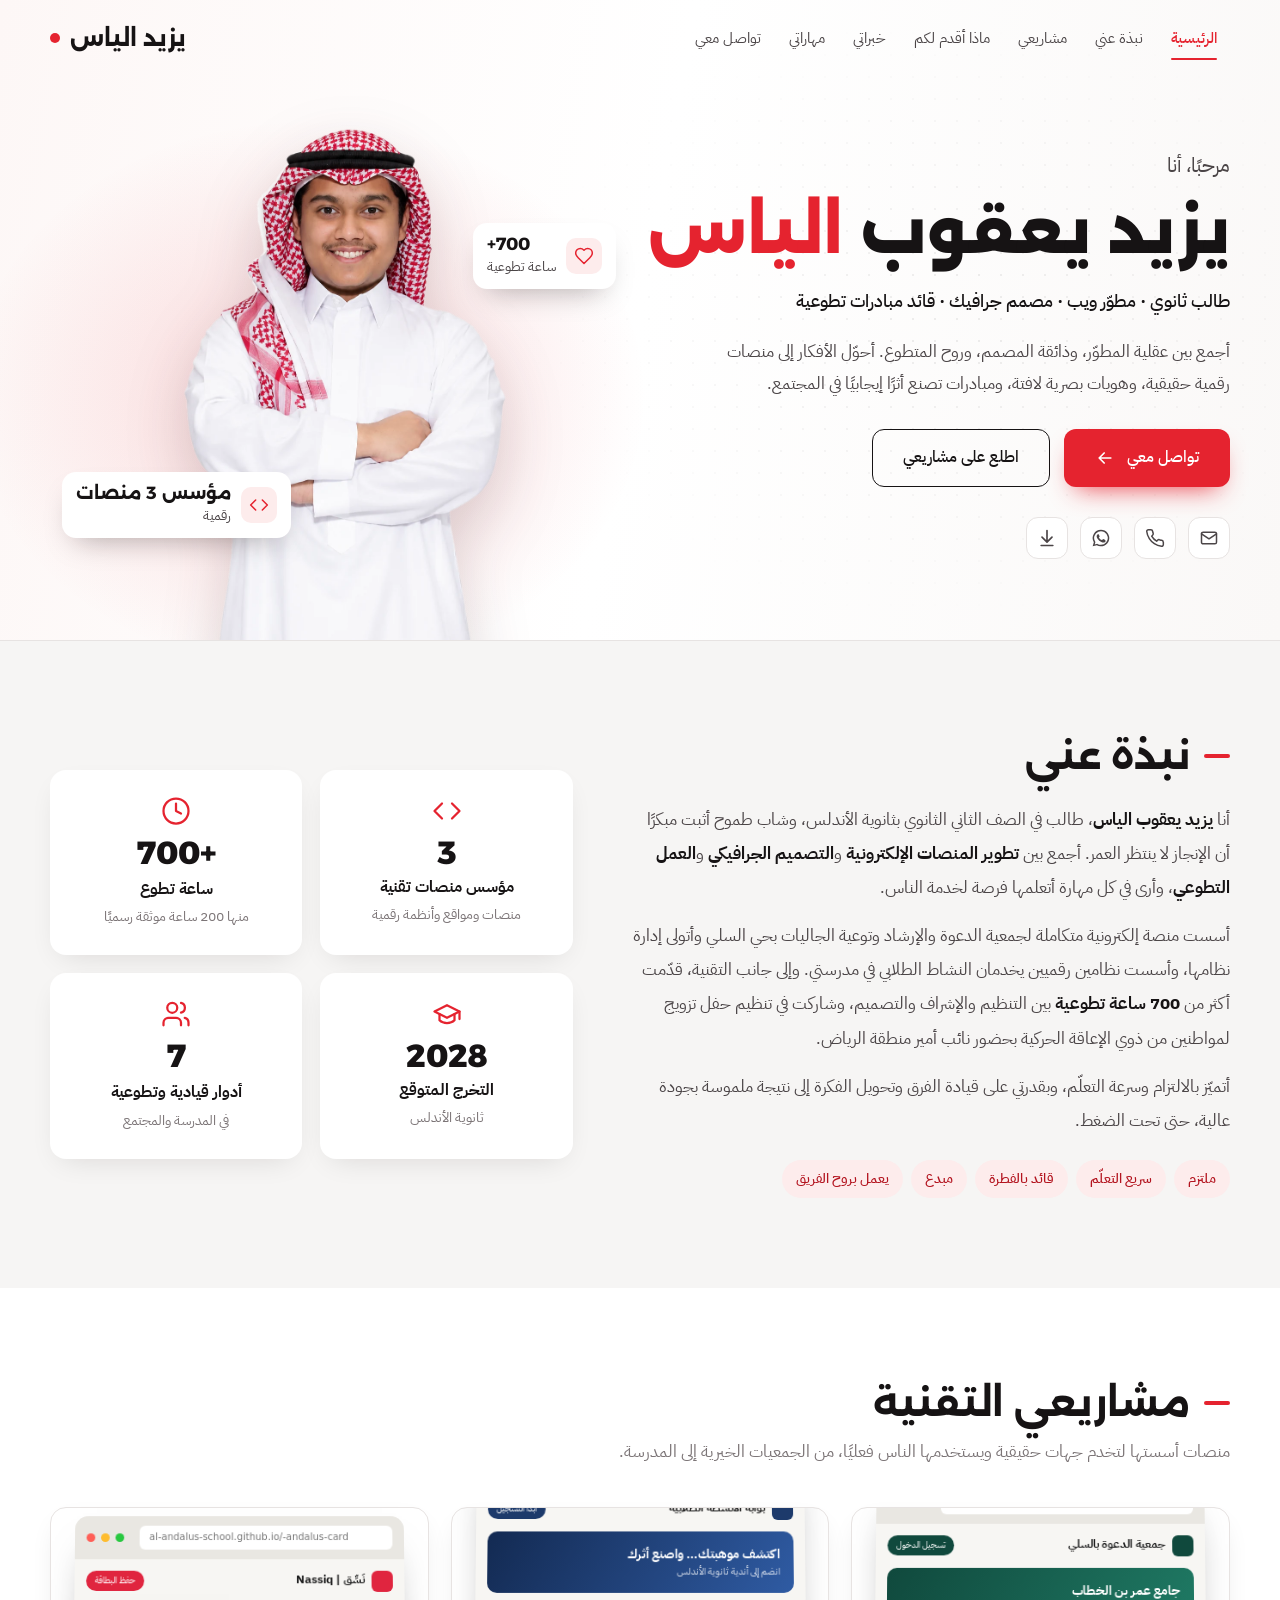
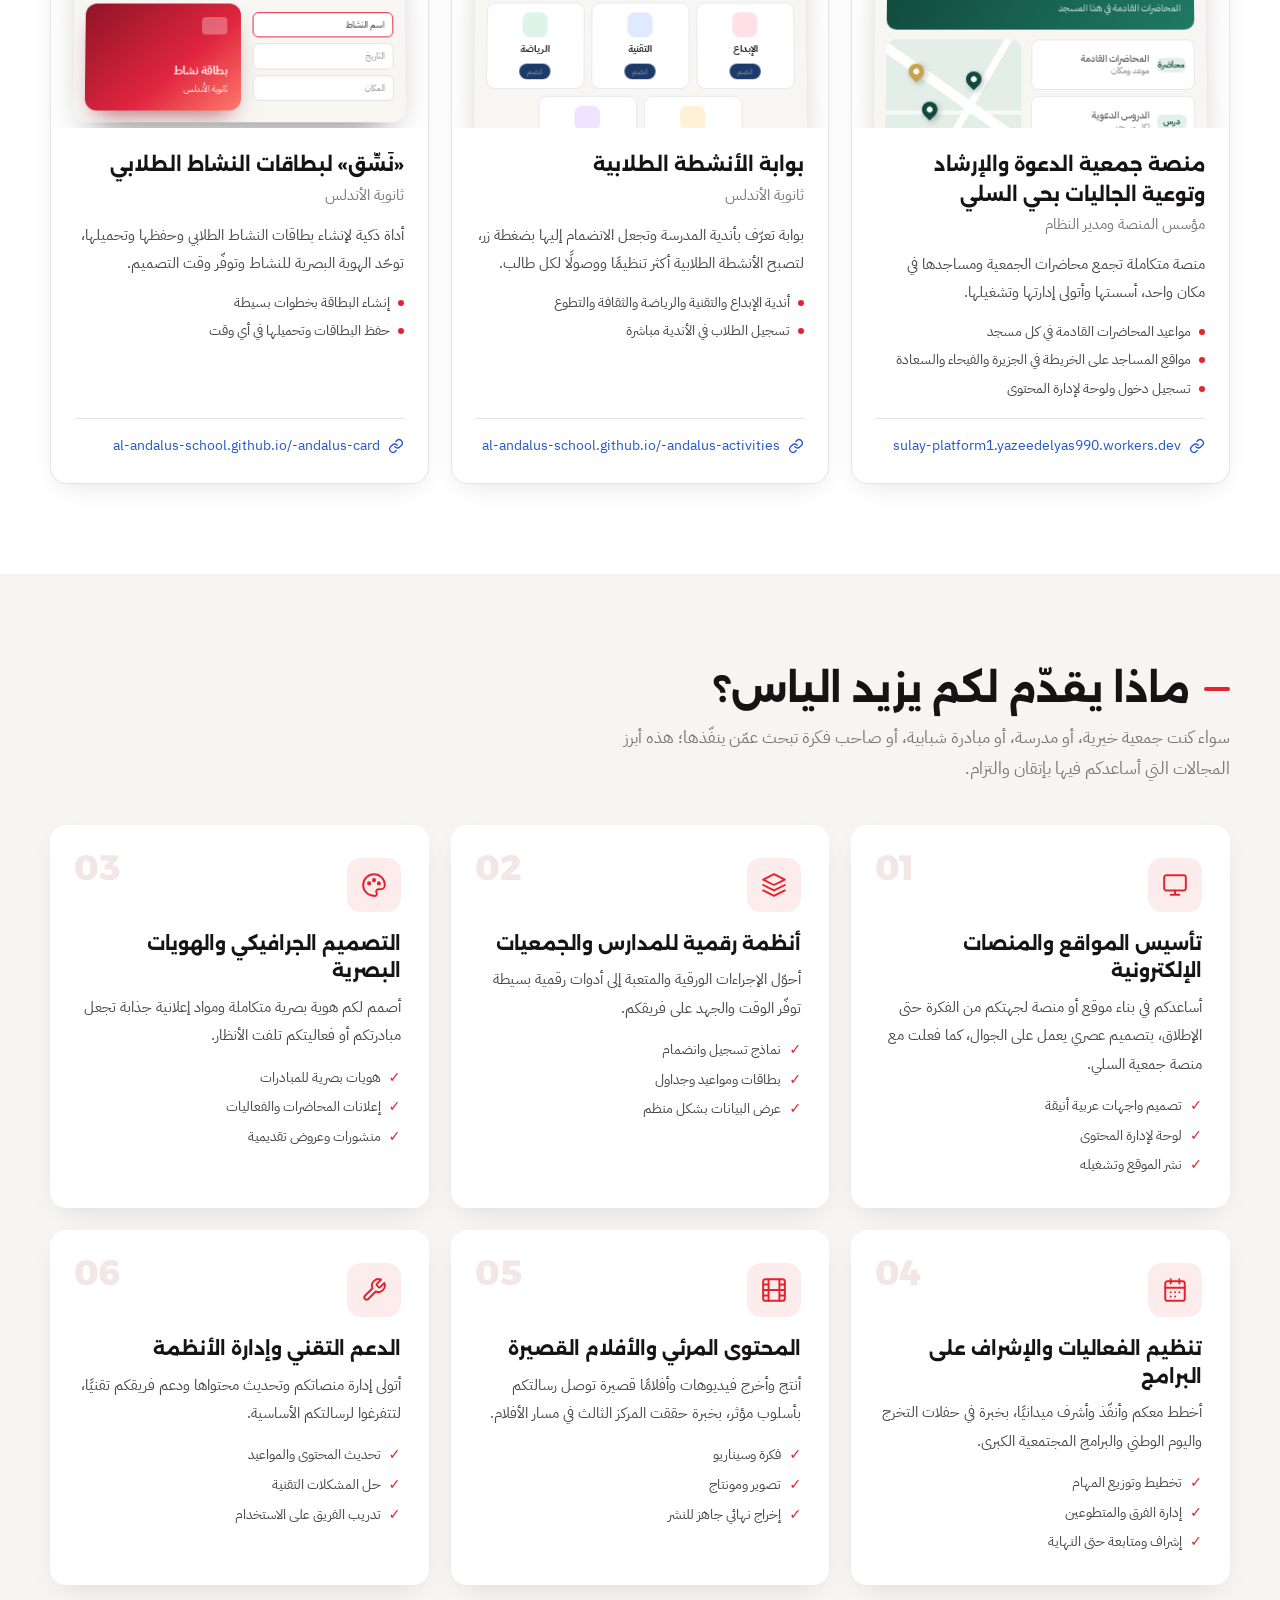
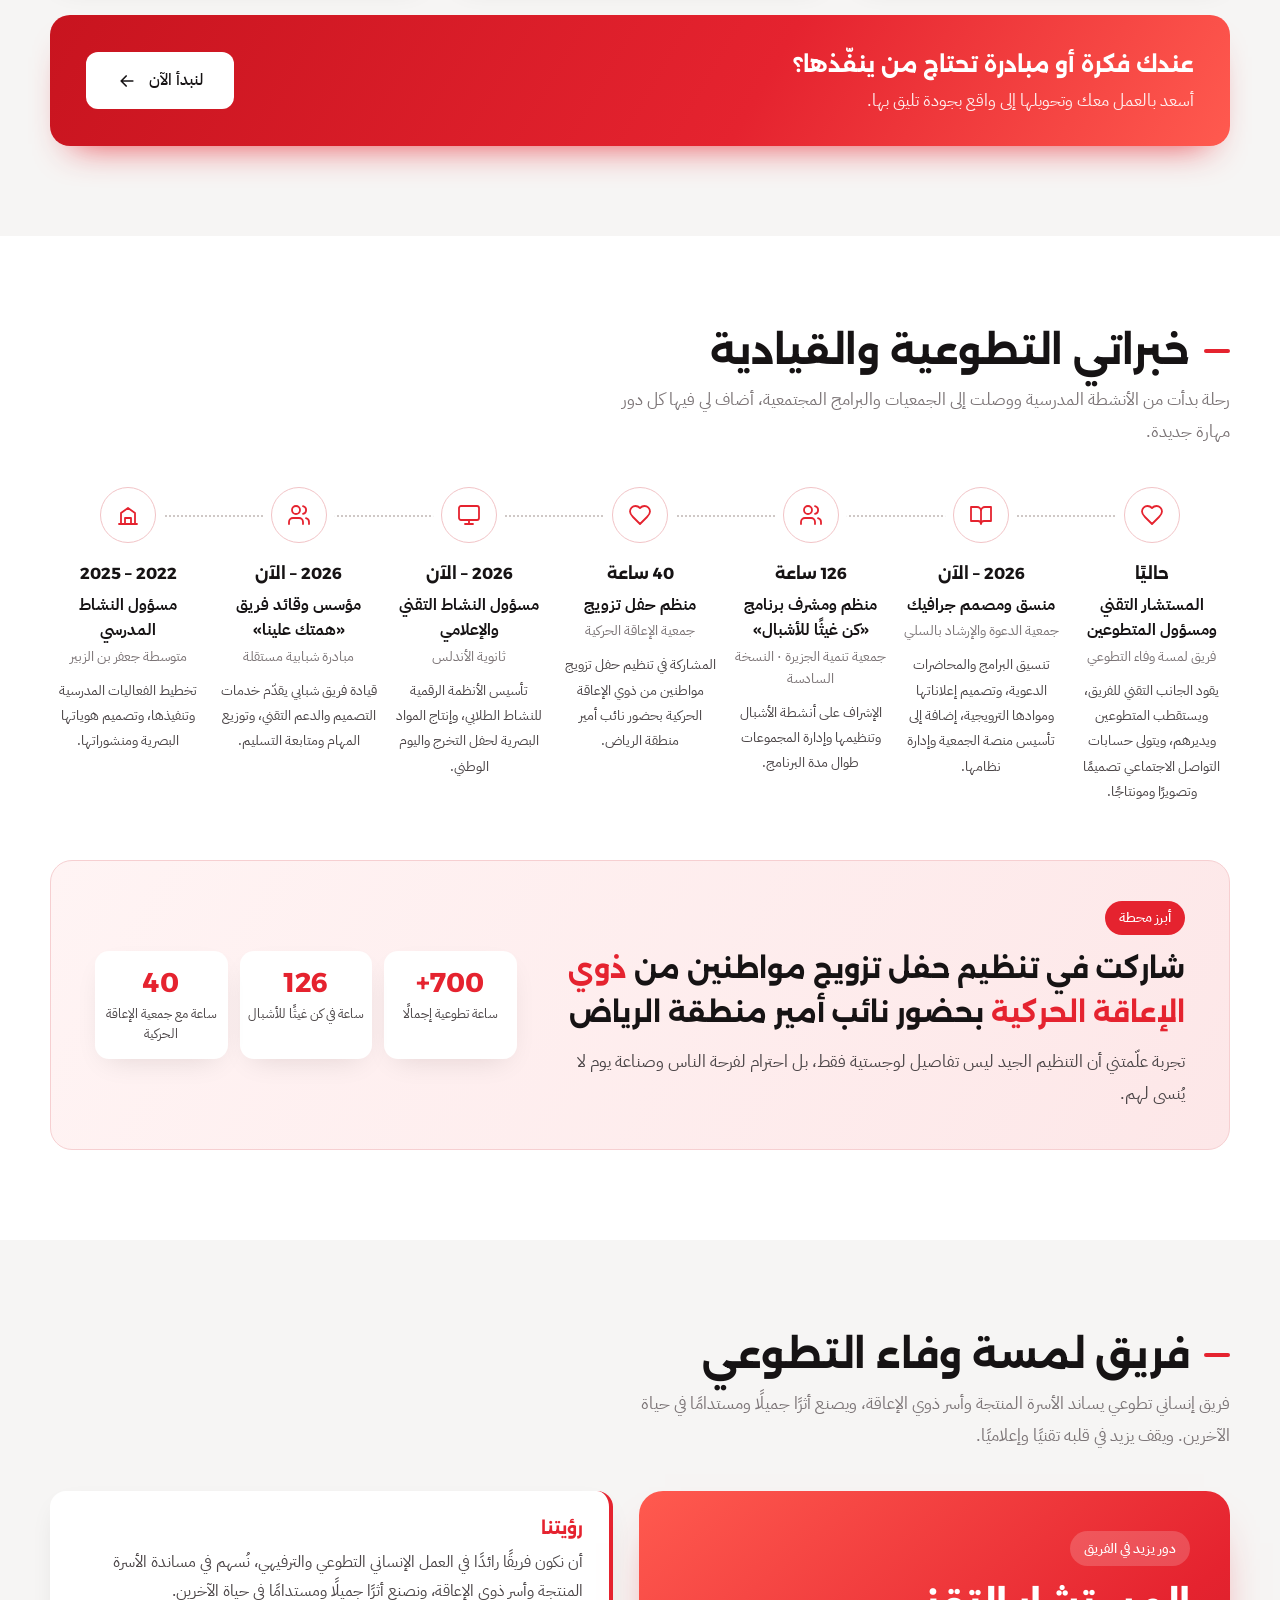
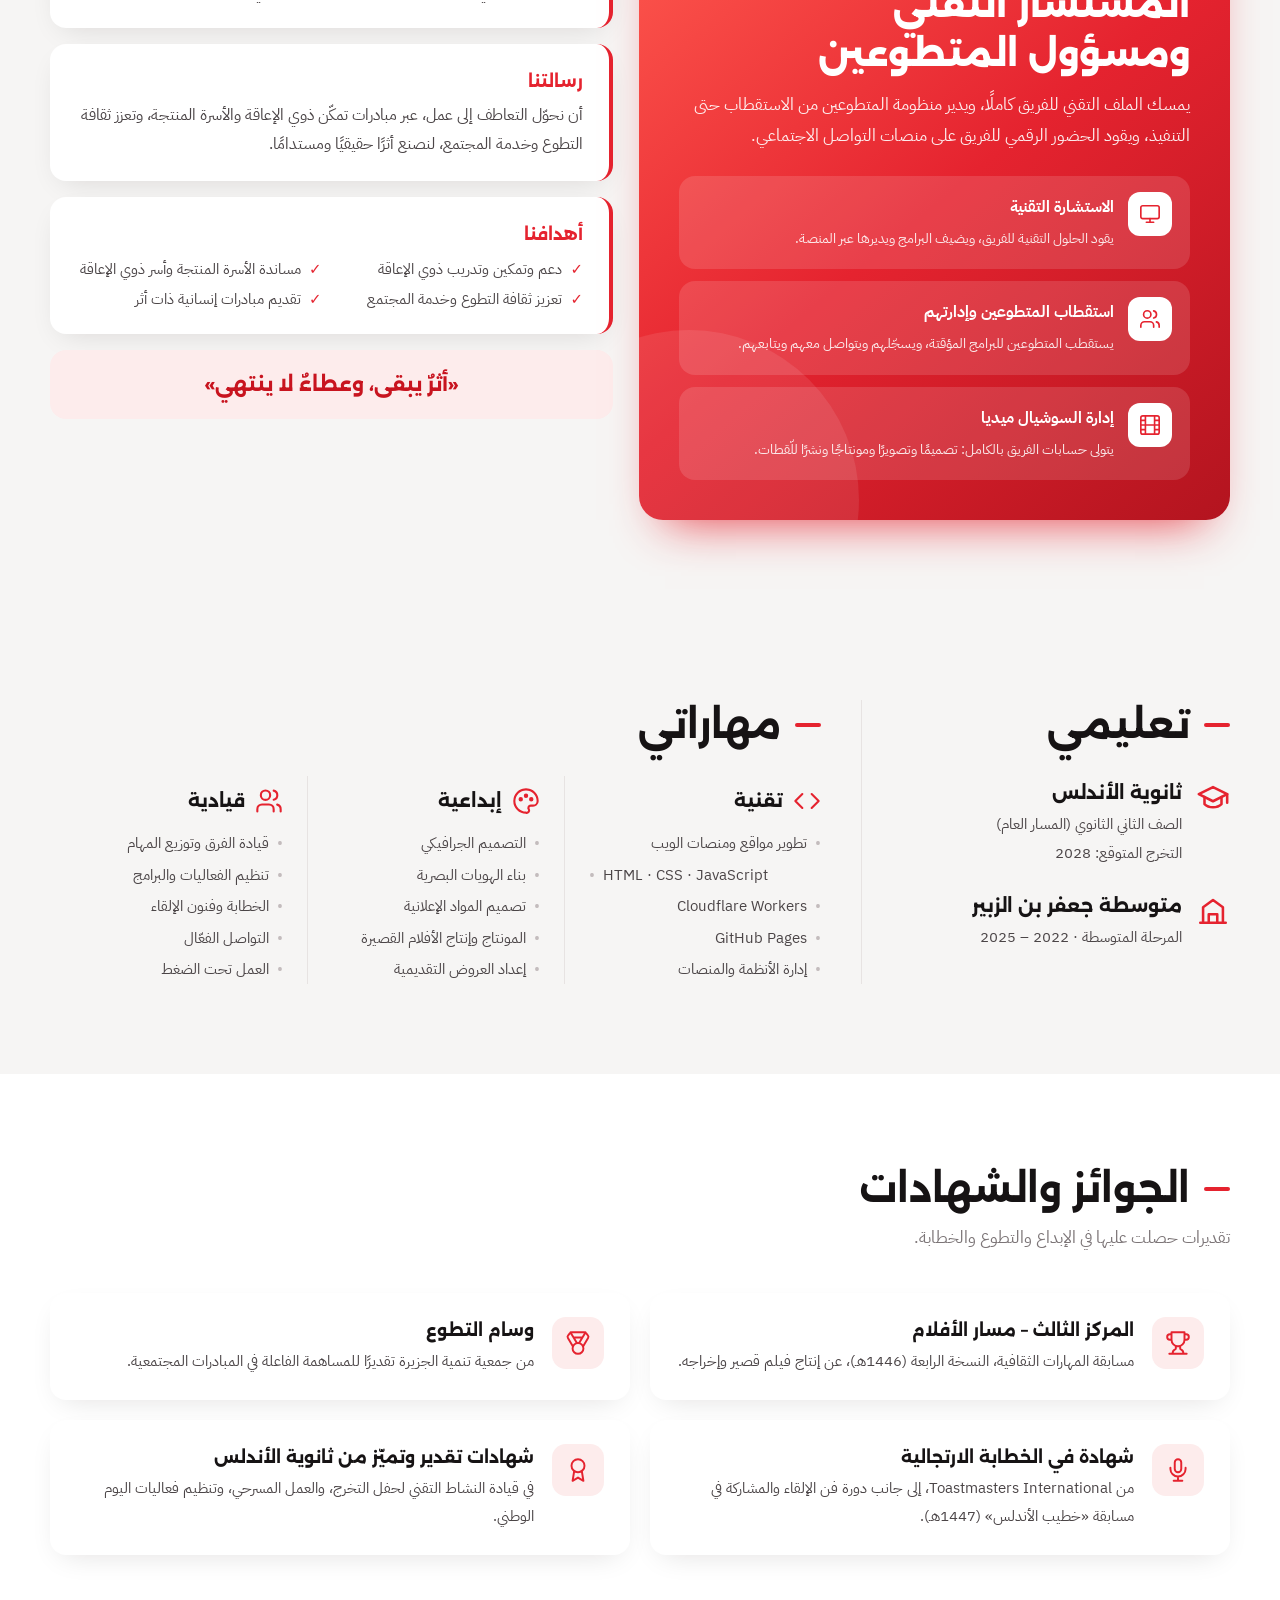
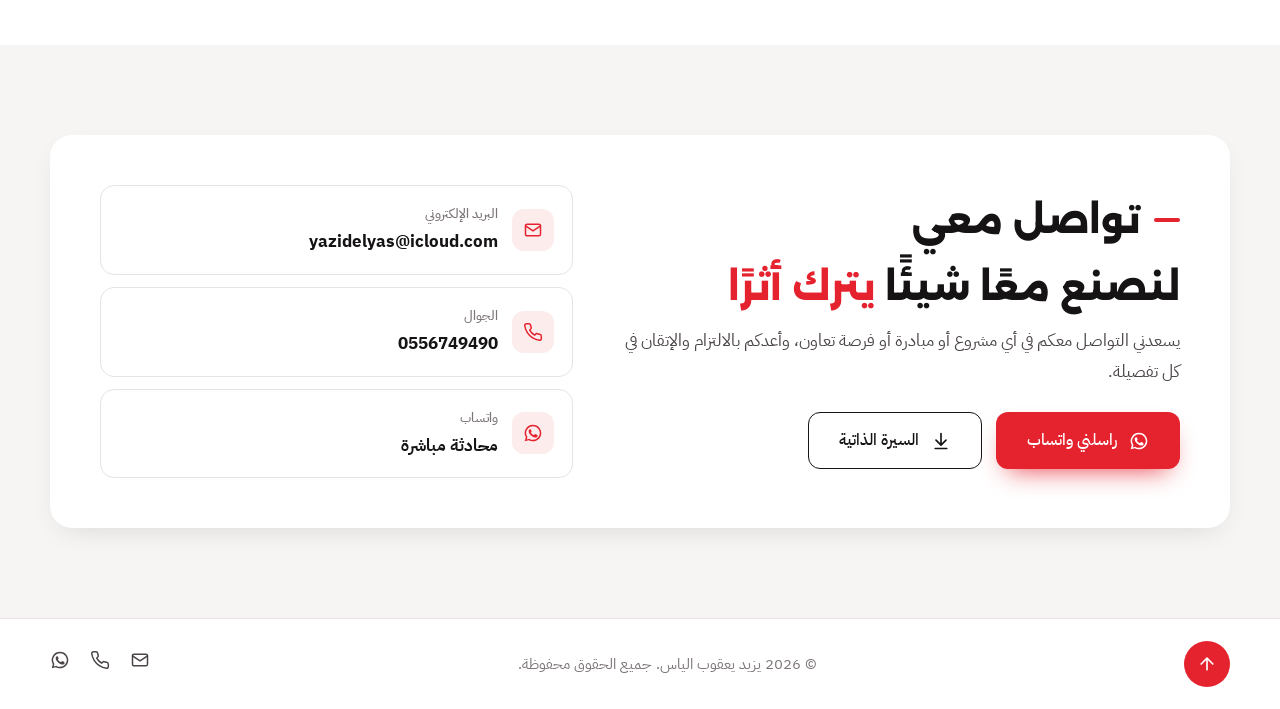
==== commit 1d19a19d: "Add files via upload" ====
--- a/index.html
+++ b/index.html
@@ -8,7 +8,14 @@
 <meta name="theme-color" content="#ffffff">
 <meta property="og:title" content="يزيد الياس | مطوّر ويب ومصمم جرافيك">
 <meta property="og:description" content="طالب طموح يجمع بين التقنية والتصميم والعمل التطوعي، ومؤسس 3 منصات رقمية.">
-<meta property="og:image" content="yazid.webp">
+<meta property="og:type" content="website">
+<meta property="og:url" content="https://sulayksa.github.io/yazid-cv/">
+<meta property="og:image" content="https://sulayksa.github.io/yazid-cv/og-image.jpg?v=2">
+<meta property="og:image:width" content="1200">
+<meta property="og:image:height" content="630">
+<meta property="og:image:alt" content="يزيد يعقوب الياس — مطوّر ويب ومصمم جرافيك">
+<meta name="twitter:card" content="summary_large_image">
+<meta name="twitter:image" content="https://sulayksa.github.io/yazid-cv/og-image.jpg?v=2">
 <meta property="og:locale" content="ar_SA">
 <link rel="icon" href="data:image/svg+xml,<svg xmlns='http://www.w3.org/2000/svg' viewBox='0 0 64 64'><rect width='64' height='64' rx='16' fill='%23e5232f'/><text x='32' y='44' font-size='34' text-anchor='middle' fill='white' font-family='sans-serif' font-weight='700'>ي</text></svg>">
 <link rel="preload" href="./alexandria.woff" as="font" type="font/woff" crossorigin>
@@ -111,7 +118,7 @@
       <div class="stat reveal zoom d1"><svg><use href="#i-code"/></svg><div class="num"><span data-count="3">3</span></div><div class="lbl">مؤسس منصات تقنية</div><div class="sub">منصات ومواقع وأنظمة رقمية</div></div>
       <div class="stat reveal zoom d2"><svg><use href="#i-clock"/></svg><div class="num ltr"><span data-count="700">700</span>+</div><div class="lbl">ساعة تطوع</div><div class="sub">منها 200 ساعة موثقة رسميًا</div></div>
       <div class="stat reveal zoom d3"><svg><use href="#i-cap"/></svg><div class="num"><span data-count="2028" data-from="1998">2028</span></div><div class="lbl">التخرج المتوقع</div><div class="sub">ثانوية الأندلس</div></div>
-      <div class="stat reveal zoom d4"><svg><use href="#i-users"/></svg><div class="num ltr"><span data-count="6">6</span></div><div class="lbl">أدوار قيادية وتطوعية</div><div class="sub">في المدرسة والمجتمع</div></div>
+      <div class="stat reveal zoom d4"><svg><use href="#i-users"/></svg><div class="num ltr"><span data-count="7">7</span></div><div class="lbl">أدوار قيادية وتطوعية</div><div class="sub">في المدرسة والمجتمع</div></div>
     </div>
   </div>
 </section>
@@ -252,6 +259,7 @@
       </div>
     </div>
     <div class="timeline" id="timeline">
+      <div class="t-item reveal d1"><div class="t-ic"><svg><use href="#i-heart"/></svg></div><div class="t-date">حاليًا</div><h4>المستشار التقني ومسؤول المتطوعين</h4><div class="t-org">فريق لمسة وفاء التطوعي</div><p>يقود الجانب التقني للفريق، ويستقطب المتطوعين ويديرهم، ويتولى حسابات التواصل الاجتماعي تصميمًا وتصويرًا ومونتاجًا.</p></div>
       <div class="t-item reveal d1"><div class="t-ic"><svg><use href="#i-book"/></svg></div><div class="t-date">2026 – الآن</div><h4>منسق ومصمم جرافيك</h4><div class="t-org">جمعية الدعوة والإرشاد بالسلي</div><p>تنسيق البرامج والمحاضرات الدعوية، وتصميم إعلاناتها وموادها الترويجية، إضافة إلى تأسيس منصة الجمعية وإدارة نظامها.</p></div>
       <div class="t-item reveal d2"><div class="t-ic"><svg><use href="#i-users"/></svg></div><div class="t-date">126 ساعة</div><h4>منظم ومشرف برنامج «كن غيثًا للأشبال»</h4><div class="t-org">جمعية تنمية الجزيرة · النسخة السادسة</div><p>الإشراف على أنشطة الأشبال وتنظيمها وإدارة المجموعات طوال مدة البرنامج.</p></div>
       <div class="t-item reveal d3"><div class="t-ic"><svg><use href="#i-heart"/></svg></div><div class="t-date">40 ساعة</div><h4>منظم حفل تزويج</h4><div class="t-org">جمعية الإعاقة الحركية</div><p>المشاركة في تنظيم حفل تزويج مواطنين من ذوي الإعاقة الحركية بحضور نائب أمير منطقة الرياض.</p></div>
@@ -270,6 +278,45 @@
         <div><b class="ltr">+700</b><span>ساعة تطوعية إجمالًا</span></div>
         <div><b>126</b><span>ساعة في كن غيثًا للأشبال</span></div>
         <div><b>40</b><span>ساعة مع جمعية الإعاقة الحركية</span></div>
+      </div>
+    </div>
+  </div>
+</section>
+
+<!-- ============ LAMSAT WAFA ============ -->
+<section class="block" id="wafa">
+  <div class="container">
+    <div class="sec-head reveal">
+      <div>
+        <h2 class="title">فريق لمسة وفاء التطوعي</h2>
+        <p class="sec-sub">فريق إنساني تطوعي يساند الأسرة المنتجة وأسر ذوي الإعاقة، ويصنع أثرًا جميلًا ومستدامًا في حياة الآخرين. ويقف يزيد في قلبه تقنيًا وإعلاميًا.</p>
+      </div>
+    </div>
+
+    <div class="wafa">
+      <div class="wafa-role reveal from-right">
+        <span class="w-tag">دور يزيد في الفريق</span>
+        <h3>المستشار التقني<br>ومسؤول المتطوعين</h3>
+        <p>يمسك الملف التقني للفريق كاملًا، ويدير منظومة المتطوعين من الاستقطاب حتى التنفيذ، ويقود الحضور الرقمي للفريق على منصات التواصل الاجتماعي.</p>
+        <div class="w-duties">
+          <div class="w-duty"><span class="w-ic"><svg><use href="#i-monitor"/></svg></span><div><b>الاستشارة التقنية</b><span>يقود الحلول التقنية للفريق، ويضيف البرامج ويديرها عبر المنصة.</span></div></div>
+          <div class="w-duty"><span class="w-ic"><svg><use href="#i-users"/></svg></span><div><b>استقطاب المتطوعين وإدارتهم</b><span>يستقطب المتطوعين للبرامج المؤقتة، ويسجّلهم ويتواصل معهم ويتابعهم.</span></div></div>
+          <div class="w-duty"><span class="w-ic"><svg><use href="#i-film"/></svg></span><div><b>إدارة السوشيال ميديا</b><span>يتولى حسابات الفريق بالكامل: تصميمًا وتصويرًا ومونتاجًا ونشرًا للّقطات.</span></div></div>
+        </div>
+      </div>
+
+      <div class="wafa-about">
+        <div class="w-card reveal d1"><span class="w-k">رؤيتنا</span><p>أن نكون فريقًا رائدًا في العمل الإنساني التطوعي والترفيهي، نُسهم في مساندة الأسرة المنتجة وأسر ذوي الإعاقة، ونصنع أثرًا جميلًا ومستدامًا في حياة الآخرين.</p></div>
+        <div class="w-card reveal d2"><span class="w-k">رسالتنا</span><p>أن نحوّل التعاطف إلى عمل، عبر مبادرات تمكّن ذوي الإعاقة والأسرة المنتجة، وتعزز ثقافة التطوع وخدمة المجتمع، لنصنع أثرًا حقيقيًا ومستدامًا.</p></div>
+        <div class="w-card reveal d3"><span class="w-k">أهدافنا</span>
+          <ul class="w-goals">
+            <li>دعم وتمكين وتدريب ذوي الإعاقة</li>
+            <li>مساندة الأسرة المنتجة وأسر ذوي الإعاقة</li>
+            <li>تعزيز ثقافة التطوع وخدمة المجتمع</li>
+            <li>تقديم مبادرات إنسانية ذات أثر</li>
+          </ul>
+        </div>
+        <div class="w-motto reveal d4">«أثرٌ يبقى، وعطاءٌ لا ينتهي»</div>
       </div>
     </div>
   </div>
--- a/style.css
+++ b/style.css
@@ -446,3 +446,32 @@
   .t-item.reveal .t-ic { transform: none; }
 }
 @media (max-width: 900px) { .hero h1 { white-space: normal; } }
+
+/* ===== Lamsat Wafa ===== */
+.timeline { grid-template-columns: repeat(7, 1fr); gap: 14px; }
+.timeline::before { right: 7%; left: 7%; }
+.wafa { display: grid; grid-template-columns: 1.05fr 1fr; gap: 26px; align-items: stretch; }
+.wafa-role { position: relative; overflow: hidden; border-radius: 24px; padding: 40px; color: #fff;
+  background: linear-gradient(140deg, #ff5a4f 0%, #e5232f 50%, #b3141f 100%); box-shadow: 0 26px 46px -26px rgba(229,35,47,.9); }
+.wafa-role::after { content: ""; position: absolute; width: 340px; height: 340px; left: -120px; bottom: -150px; border-radius: 50%; background: rgba(255,255,255,.09); }
+.w-tag { display: inline-block; font-size: .85rem; font-weight: 500; padding: 5px 14px; border-radius: 99px; background: rgba(255,255,255,.18); }
+.wafa-role h3 { font-family: var(--display); font-size: clamp(1.6rem, 2.8vw, 2.2rem); font-weight: 800; line-height: 1.4; margin: 14px 0 10px; }
+.wafa-role > p { color: rgba(255,255,255,.9); }
+.w-duties { position: relative; z-index: 1; display: grid; gap: 12px; margin-top: 24px; }
+.w-duty { display: flex; gap: 14px; align-items: flex-start; background: rgba(255,255,255,.13); border-radius: 16px; padding: 16px 18px; transition: background .3s, transform .3s; }
+.w-duty:hover { background: rgba(255,255,255,.2); transform: translateX(-4px); }
+.w-duty .w-ic { width: 44px; height: 44px; flex: none; border-radius: 12px; background: #fff; color: var(--red); display: grid; place-items: center; }
+.w-duty .w-ic svg { width: 22px; height: 22px; }
+.w-duty b { display: block; font-size: 1.02rem; }
+.w-duty div span { font-size: .9rem; color: rgba(255,255,255,.88); line-height: 1.7; }
+.wafa-about { display: grid; gap: 16px; align-content: start; }
+.w-card { background: var(--white); border-radius: var(--radius); padding: 22px 26px; box-shadow: var(--shadow); border-right: 4px solid var(--red); }
+.w-k { font-family: var(--display); font-weight: 700; color: var(--red); font-size: 1.05rem; }
+.w-card p { color: var(--ink-2); font-size: .97rem; margin-top: 4px; }
+.w-goals { list-style: none; display: grid; grid-template-columns: 1fr 1fr; gap: 6px 16px; margin-top: 8px; }
+.w-goals li { display: flex; gap: 8px; font-size: .93rem; color: var(--ink-2); line-height: 1.6; }
+.w-goals li::before { content: "✓"; color: var(--red); font-weight: 700; }
+.w-motto { text-align: center; font-family: var(--display); font-weight: 700; font-size: 1.25rem; color: var(--red-2); background: var(--red-soft); border-radius: var(--radius); padding: 16px; }
+@media (max-width: 1080px) { .timeline { grid-template-columns: repeat(4, 1fr); } }
+@media (max-width: 900px) { .wafa { grid-template-columns: 1fr; } }
+@media (max-width: 640px) { .timeline { grid-template-columns: 1fr 1fr; } .wafa-role { padding: 28px 22px; } .w-goals { grid-template-columns: 1fr; } }
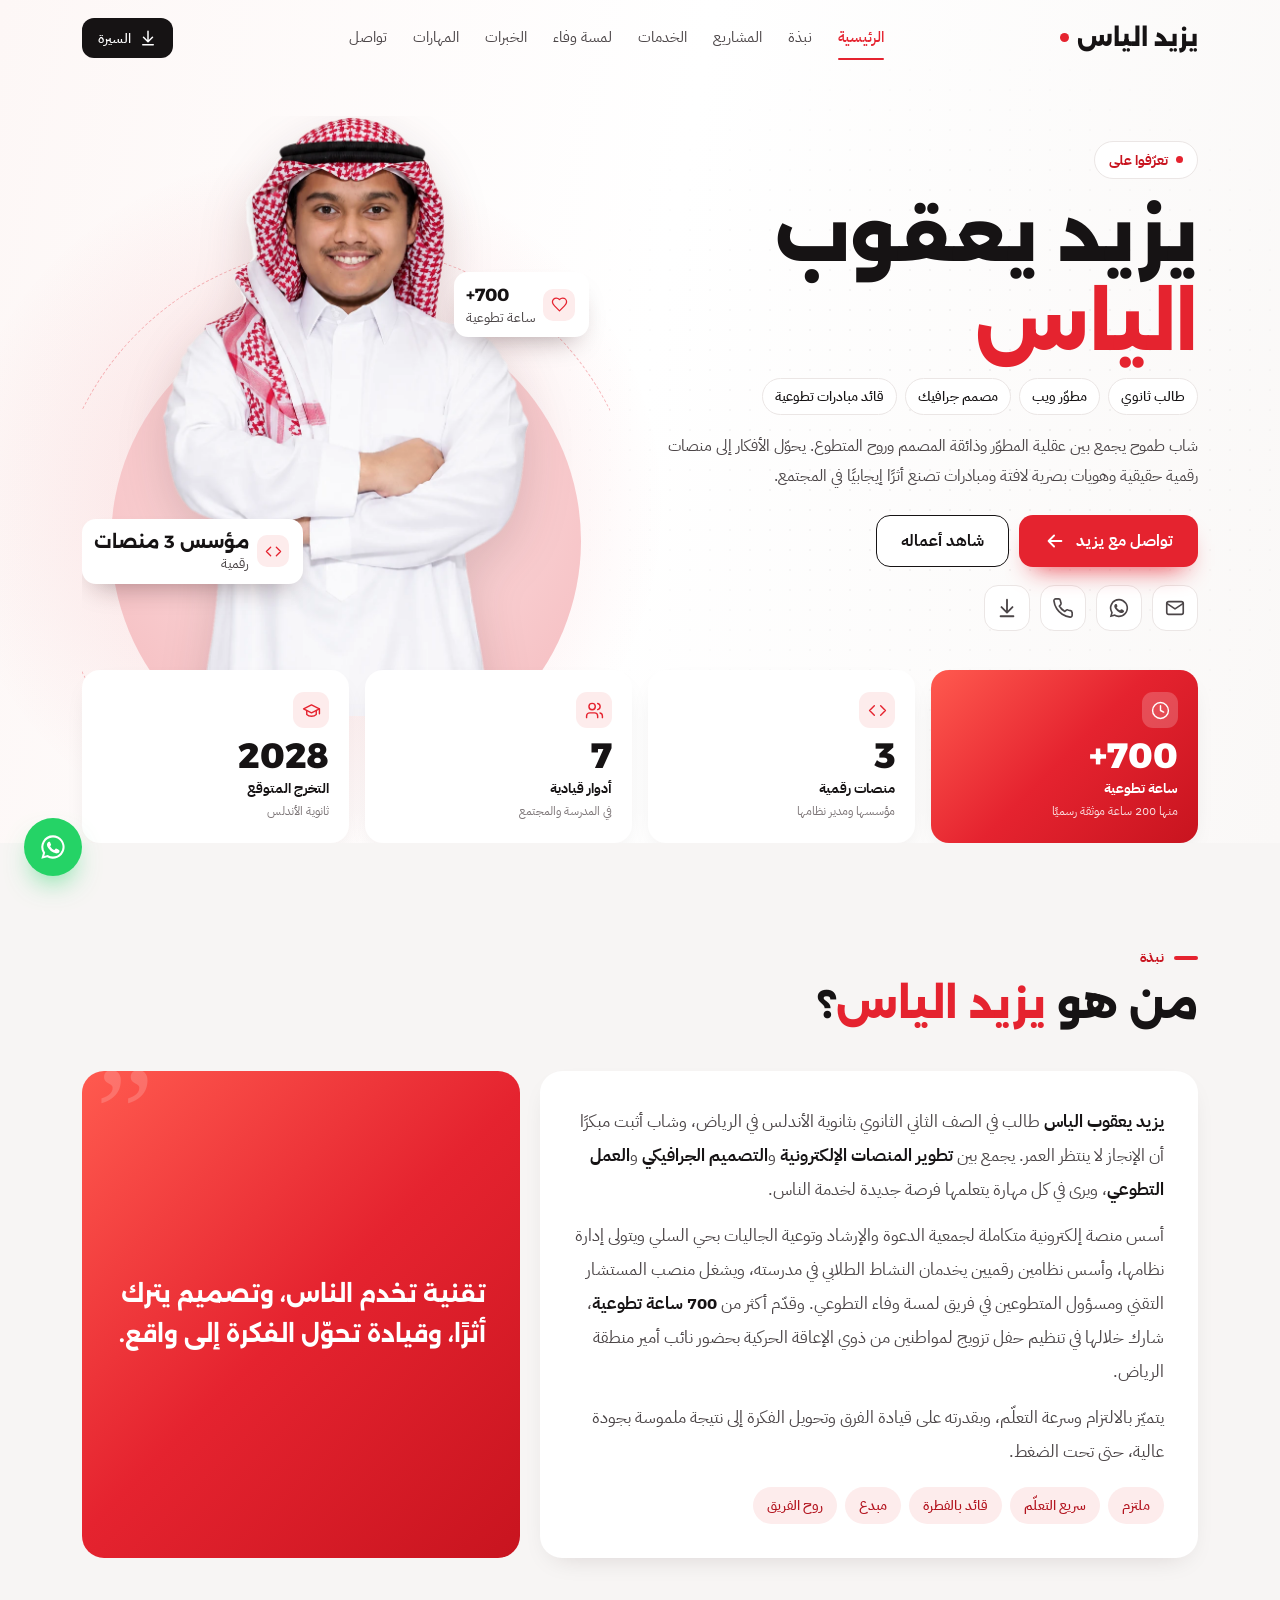
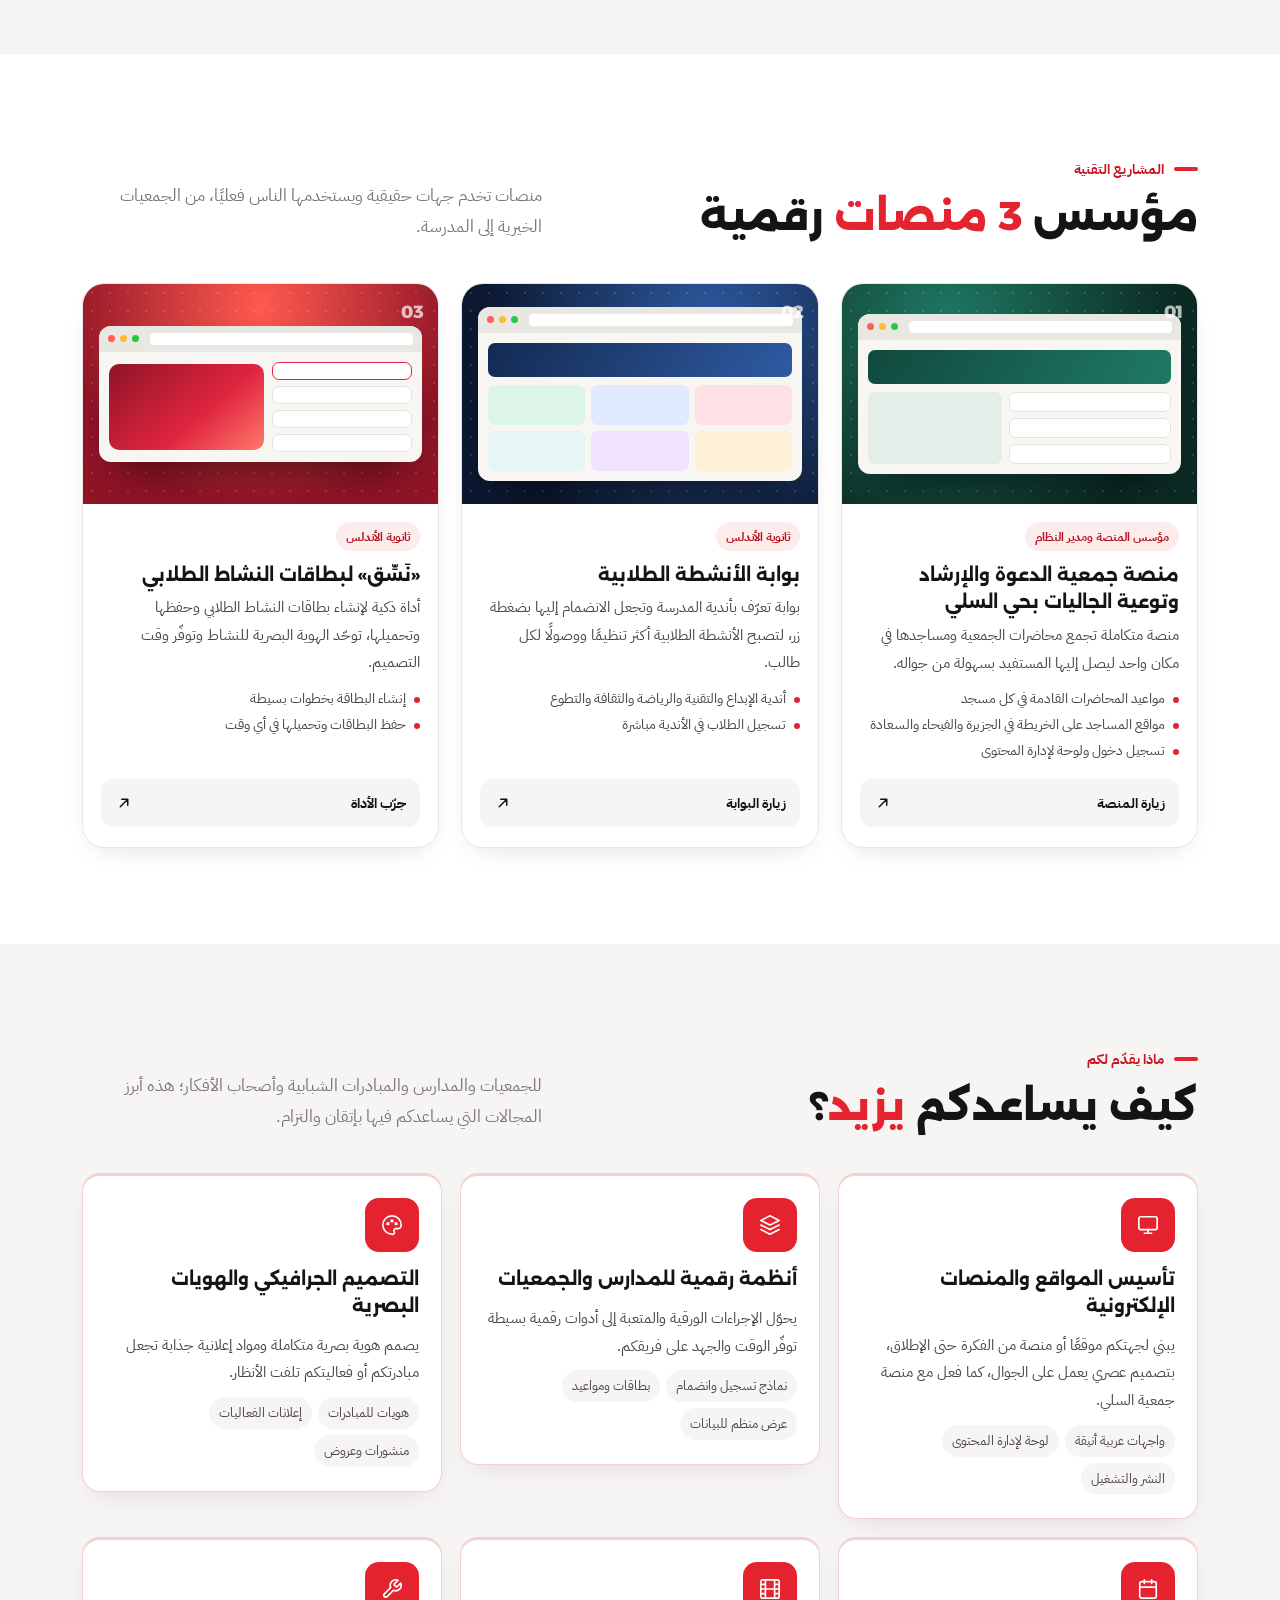
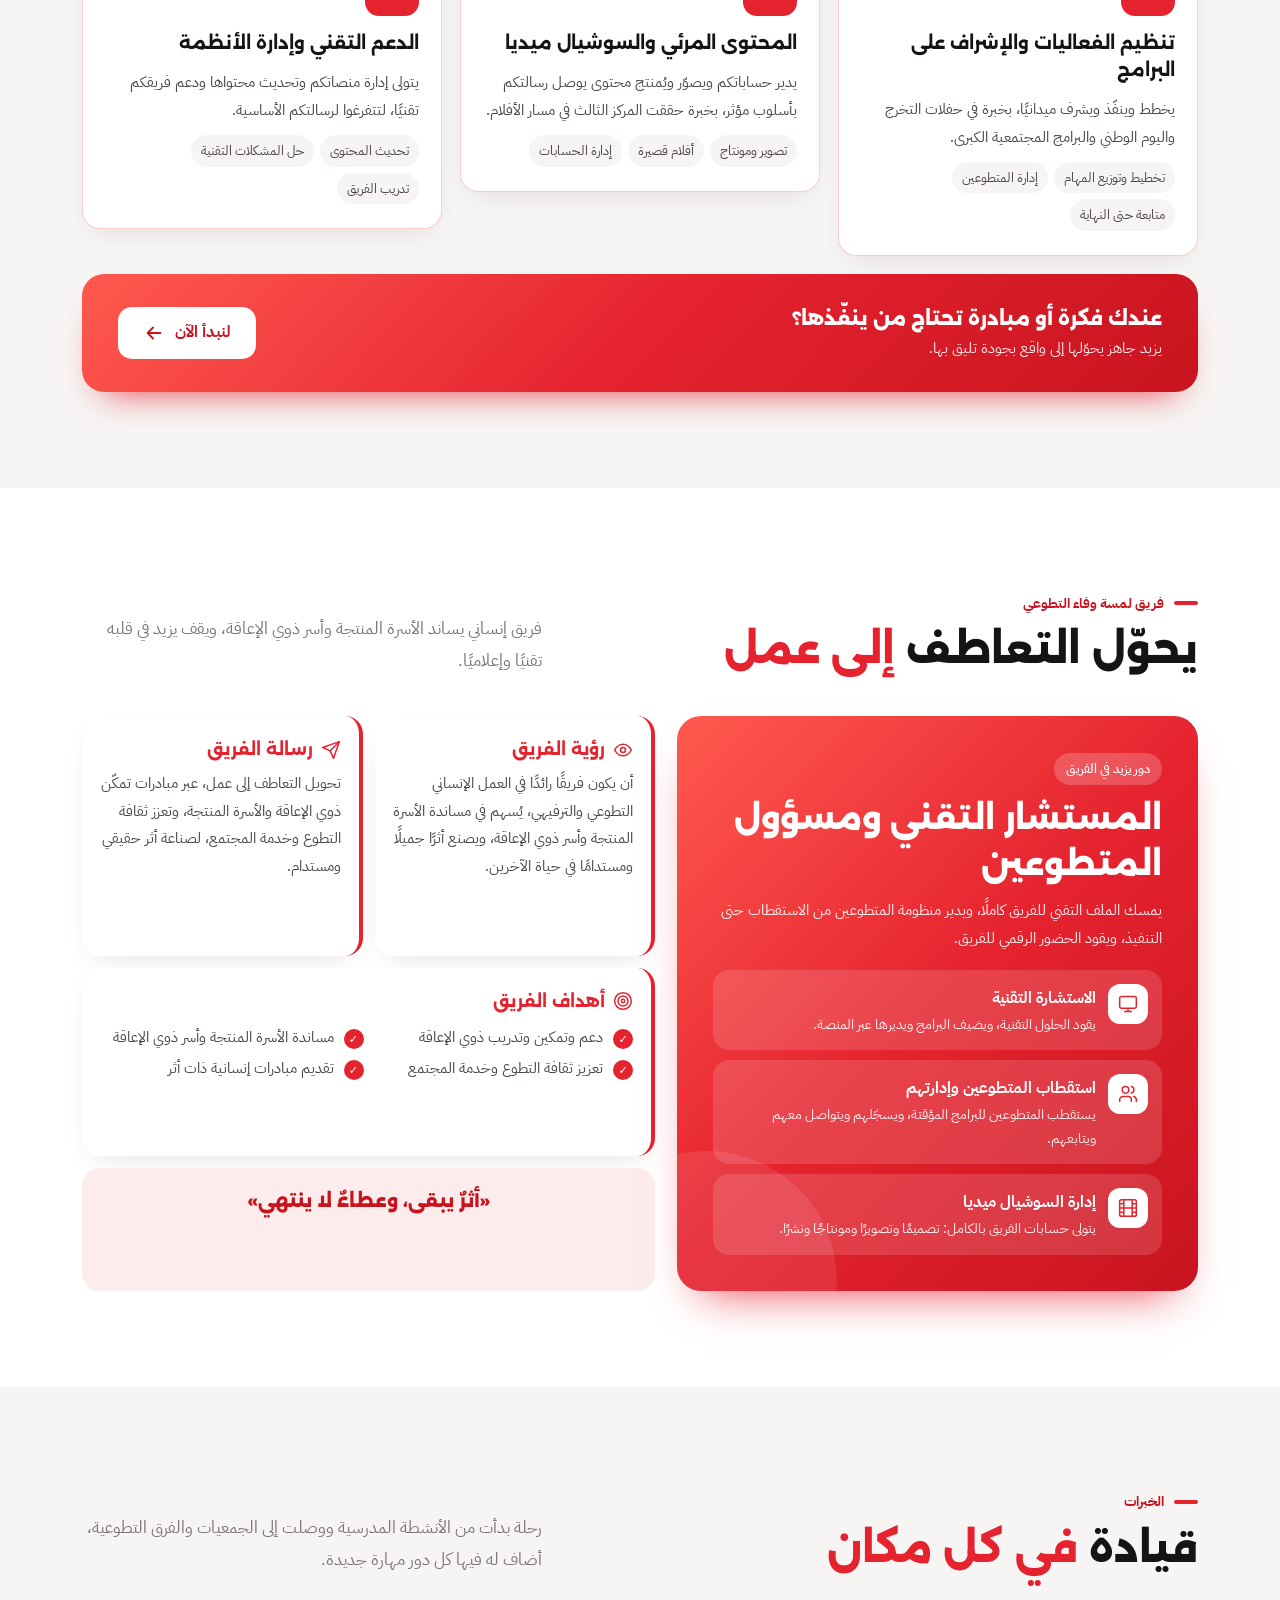
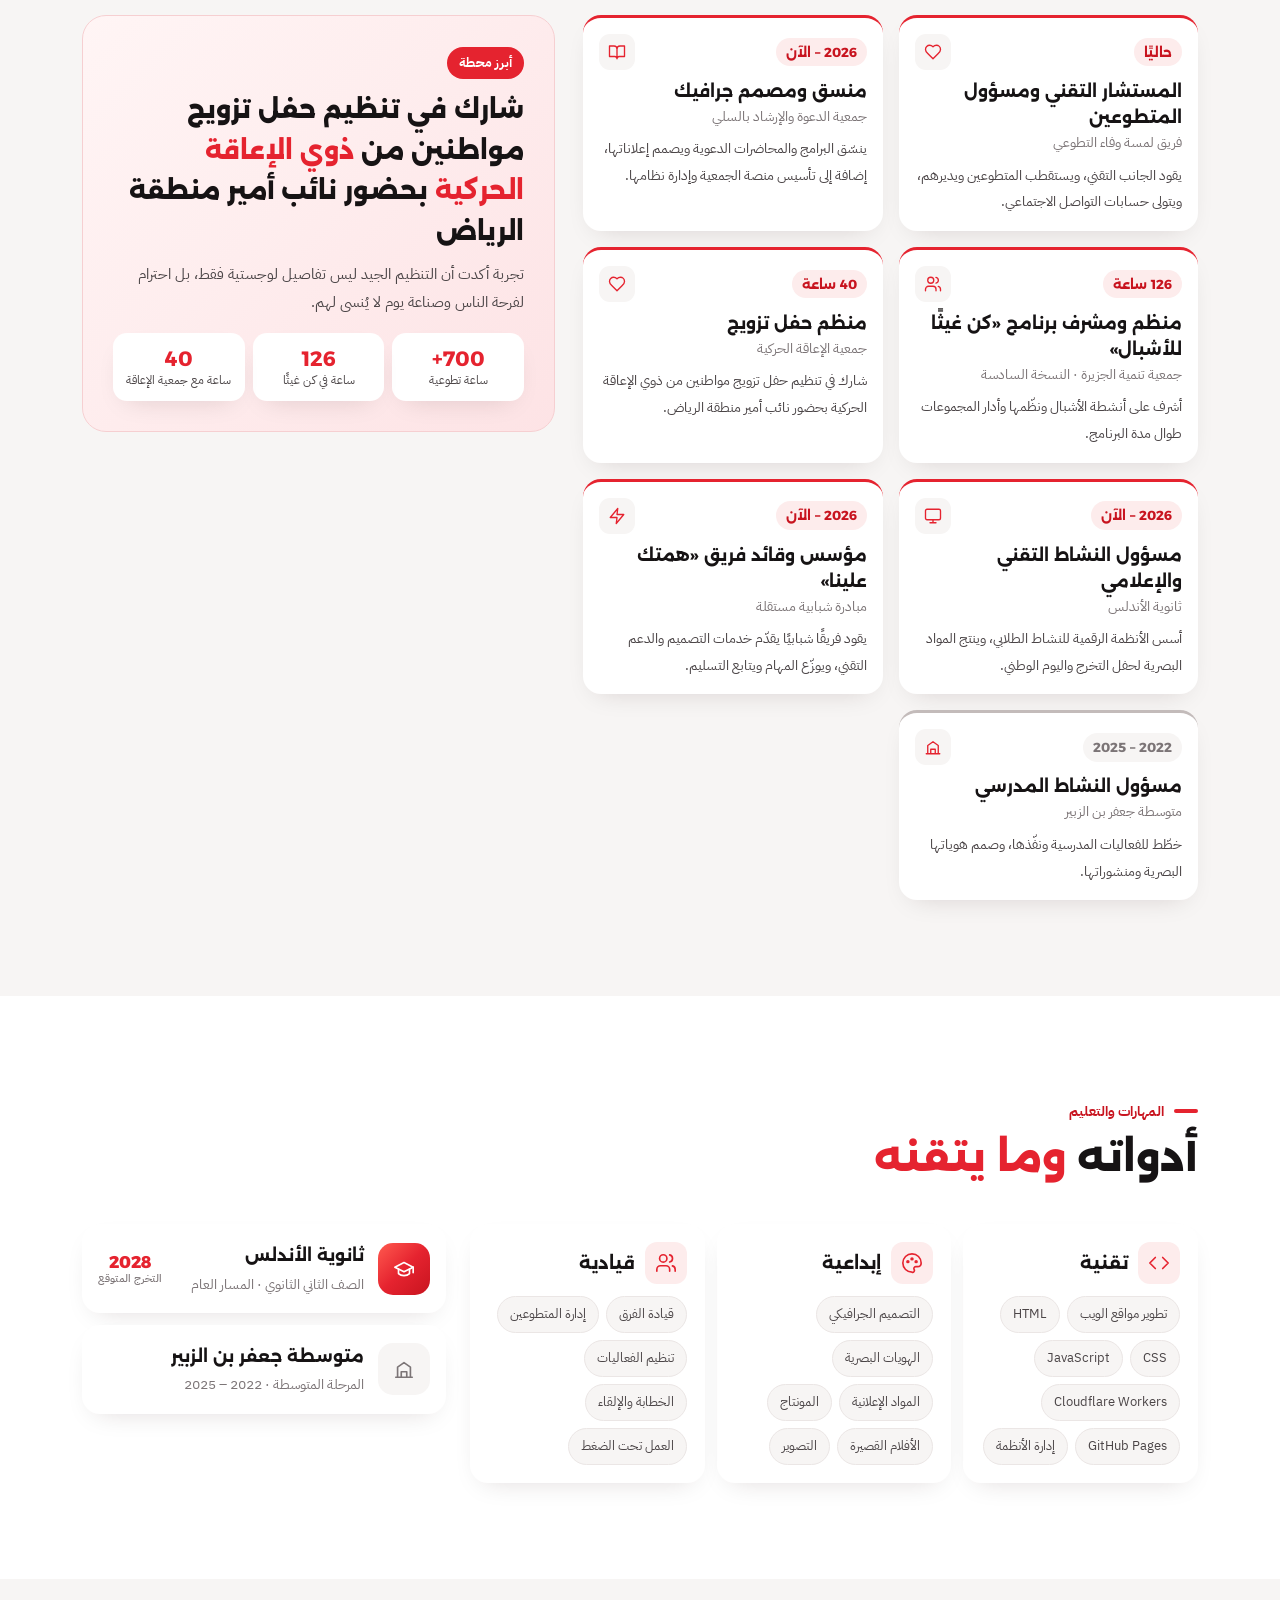
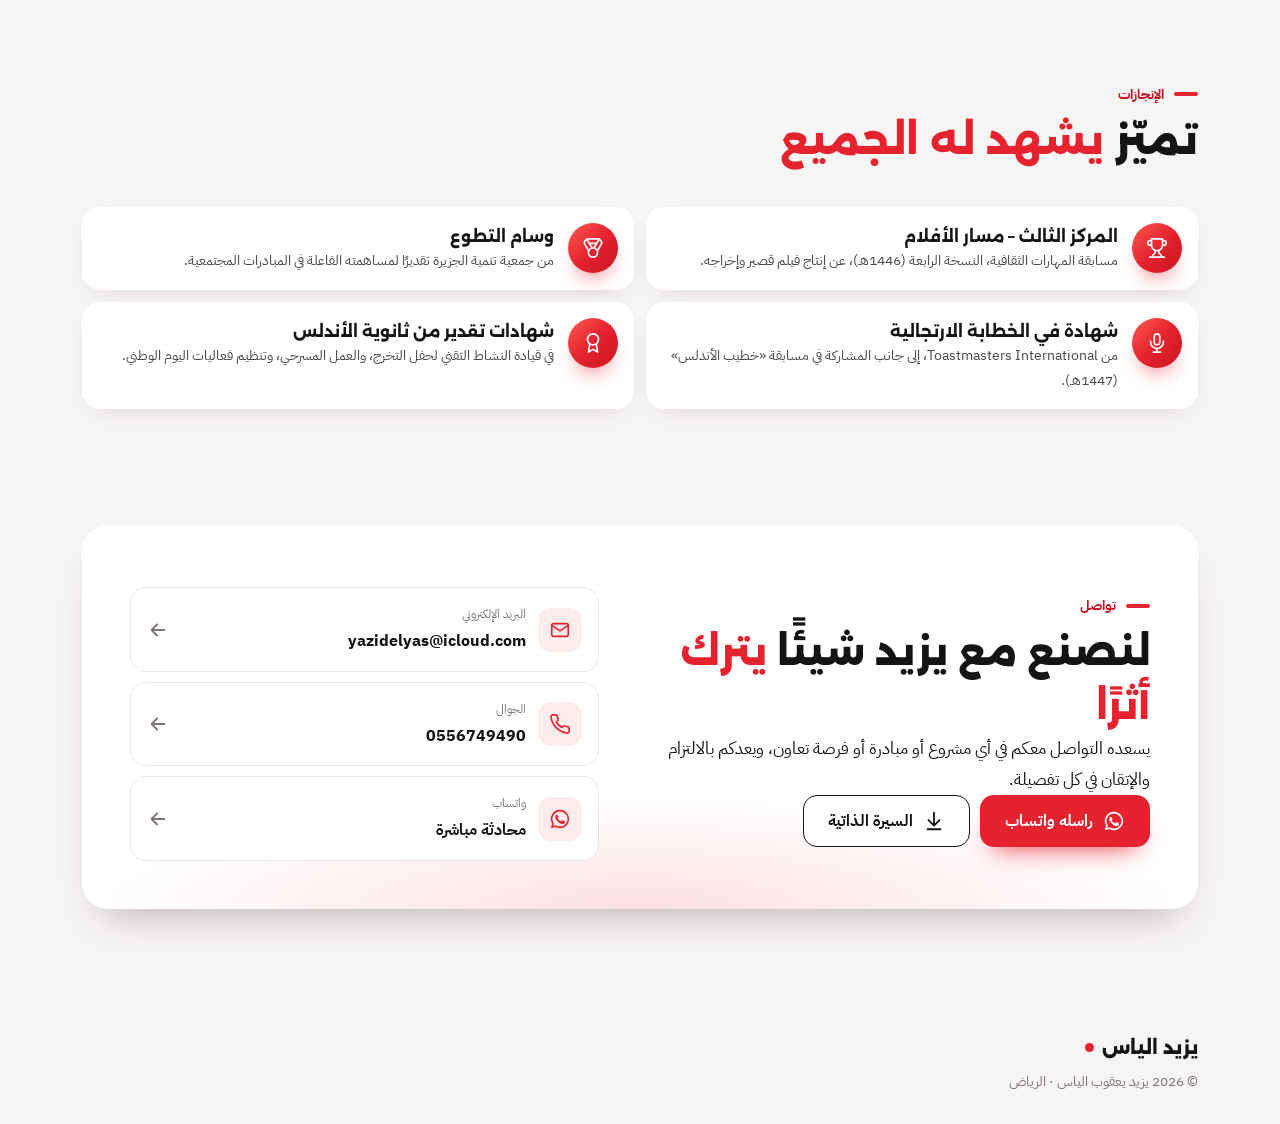
==== commit a7879388: "Add files via upload" ====
--- a/index.html
+++ b/index.html
@@ -6,36 +6,42 @@
 <title>يزيد الياس | مطوّر ويب ومصمم جرافيك وقائد مبادرات</title>
 <meta name="description" content="يزيد يعقوب الياس — طالب ثانوي ومطوّر ويب ومصمم جرافيك وقائد مبادرات تطوعية من الرياض. مؤسس 3 منصات رقمية، وأكثر من 700 ساعة تطوعية.">
 <meta name="theme-color" content="#ffffff">
+<meta property="og:type" content="website">
+<meta property="og:locale" content="ar_SA">
+<meta property="og:url" content="https://sulayksa.github.io/yazid-cv/">
 <meta property="og:title" content="يزيد الياس | مطوّر ويب ومصمم جرافيك">
 <meta property="og:description" content="طالب طموح يجمع بين التقنية والتصميم والعمل التطوعي، ومؤسس 3 منصات رقمية.">
-<meta property="og:type" content="website">
-<meta property="og:url" content="https://sulayksa.github.io/yazid-cv/">
-<meta property="og:image" content="https://sulayksa.github.io/yazid-cv/og-image.jpg?v=2">
+<meta property="og:image" content="https://sulayksa.github.io/yazid-cv/og-image.jpg?v=3">
 <meta property="og:image:width" content="1200">
 <meta property="og:image:height" content="630">
 <meta property="og:image:alt" content="يزيد يعقوب الياس — مطوّر ويب ومصمم جرافيك">
 <meta name="twitter:card" content="summary_large_image">
-<meta name="twitter:image" content="https://sulayksa.github.io/yazid-cv/og-image.jpg?v=2">
-<meta property="og:locale" content="ar_SA">
+<meta name="twitter:image" content="https://sulayksa.github.io/yazid-cv/og-image.jpg?v=3">
 <link rel="icon" href="data:image/svg+xml,<svg xmlns='http://www.w3.org/2000/svg' viewBox='0 0 64 64'><rect width='64' height='64' rx='16' fill='%23e5232f'/><text x='32' y='44' font-size='34' text-anchor='middle' fill='white' font-family='sans-serif' font-weight='700'>ي</text></svg>">
-<link rel="preload" href="./alexandria.woff" as="font" type="font/woff" crossorigin>
-<link rel="stylesheet" href="style.css">
+<link rel="preload" href="alexandria.woff" as="font" type="font/woff" crossorigin>
+<link rel="preload" href="yazid.webp" as="image">
+<link rel="stylesheet" href="style.css?v=3">
 </head>
 <body>
 
-<div class="page-loader" id="loader"><div class="pl-mark">يزيد الياس <i></i></div></div>
+<div class="loader" id="loader" aria-hidden="true"><div class="loader-mark">يزيد الياس <i></i></div></div>
 <div class="progress" id="progress"></div>
 
-<!-- Icon sprite -->
+<!-- Icons -->
 <svg width="0" height="0" style="position:absolute" aria-hidden="true">
   <defs>
     <symbol id="i-mail" viewBox="0 0 24 24" fill="none" stroke="currentColor" stroke-width="1.8" stroke-linecap="round" stroke-linejoin="round"><rect x="3" y="5" width="18" height="14" rx="2"/><path d="m3 7 9 6 9-6"/></symbol>
     <symbol id="i-phone" viewBox="0 0 24 24" fill="none" stroke="currentColor" stroke-width="1.8" stroke-linecap="round" stroke-linejoin="round"><path d="M22 16.9v3a2 2 0 0 1-2.2 2 19.8 19.8 0 0 1-8.6-3.1 19.5 19.5 0 0 1-6-6A19.8 19.8 0 0 1 2.1 4.2 2 2 0 0 1 4.1 2h3a2 2 0 0 1 2 1.7c.1.9.4 1.8.7 2.7a2 2 0 0 1-.5 2.1L8 9.8a16 16 0 0 0 6 6l1.3-1.3a2 2 0 0 1 2.1-.4c.9.3 1.8.6 2.7.7a2 2 0 0 1 1.7 2Z"/></symbol>
     <symbol id="i-wa" viewBox="0 0 24 24" fill="currentColor"><path d="M12 2a10 10 0 0 0-8.6 15.1L2 22l5-1.3A10 10 0 1 0 12 2Zm0 18.2a8.2 8.2 0 0 1-4.2-1.1l-.3-.2-3 .8.8-2.9-.2-.3A8.2 8.2 0 1 1 12 20.2Zm4.5-6.1c-.2-.1-1.5-.7-1.7-.8-.2-.1-.4-.1-.6.1l-.8 1c-.1.2-.3.2-.5.1a6.7 6.7 0 0 1-3.3-2.9c-.3-.4.2-.4.7-1.4.1-.2 0-.3 0-.4l-.8-1.8c-.2-.5-.4-.4-.6-.4h-.5a1 1 0 0 0-.7.3 3 3 0 0 0-.9 2.2 5.2 5.2 0 0 0 1.1 2.7 11.8 11.8 0 0 0 4.5 4c1.7.7 2.3.8 3.2.6a2.7 2.7 0 0 0 1.8-1.2 2.2 2.2 0 0 0 .1-1.3c0-.1-.2-.2-.5-.3Z"/></symbol>
     <symbol id="i-arrow" viewBox="0 0 24 24" fill="none" stroke="currentColor" stroke-width="2" stroke-linecap="round" stroke-linejoin="round"><path d="M19 12H5M11 18l-6-6 6-6"/></symbol>
-    <symbol id="i-link" viewBox="0 0 24 24" fill="none" stroke="currentColor" stroke-width="2" stroke-linecap="round" stroke-linejoin="round"><path d="M10 13a5 5 0 0 0 7.5.5l3-3a5 5 0 0 0-7-7l-1.7 1.7"/><path d="M14 11a5 5 0 0 0-7.5-.5l-3 3a5 5 0 0 0 7 7l1.7-1.7"/></symbol>
-    <symbol id="i-up" viewBox="0 0 24 24" fill="none" stroke="currentColor" stroke-width="2" stroke-linecap="round" stroke-linejoin="round"><path d="M12 19V5M5 12l7-7 7 7"/></symbol>
+    <symbol id="i-ext" viewBox="0 0 24 24" fill="none" stroke="currentColor" stroke-width="2" stroke-linecap="round" stroke-linejoin="round"><path d="M7 17 17 7M9 7h8v8"/></symbol>
+    <symbol id="i-chev" viewBox="0 0 24 24" fill="none" stroke="currentColor" stroke-width="2.2" stroke-linecap="round" stroke-linejoin="round"><path d="m6 9 6 6 6-6"/></symbol>
     <symbol id="i-down" viewBox="0 0 24 24" fill="none" stroke="currentColor" stroke-width="2" stroke-linecap="round" stroke-linejoin="round"><path d="M12 3v13M6 11l6 6 6-6M5 21h14"/></symbol>
+    <symbol id="i-home" viewBox="0 0 24 24" fill="none" stroke="currentColor" stroke-width="1.8" stroke-linecap="round" stroke-linejoin="round"><path d="m3 10 9-7 9 7v10a2 2 0 0 1-2 2h-4v-7H9v7H5a2 2 0 0 1-2-2Z"/></symbol>
+    <symbol id="i-user" viewBox="0 0 24 24" fill="none" stroke="currentColor" stroke-width="1.8" stroke-linecap="round" stroke-linejoin="round"><circle cx="12" cy="8" r="4"/><path d="M4 21a8 8 0 0 1 16 0"/></symbol>
+    <symbol id="i-grid" viewBox="0 0 24 24" fill="none" stroke="currentColor" stroke-width="1.8" stroke-linecap="round" stroke-linejoin="round"><rect x="3" y="3" width="7" height="7" rx="1.5"/><rect x="14" y="3" width="7" height="7" rx="1.5"/><rect x="3" y="14" width="7" height="7" rx="1.5"/><rect x="14" y="14" width="7" height="7" rx="1.5"/></symbol>
+    <symbol id="i-flag" viewBox="0 0 24 24" fill="none" stroke="currentColor" stroke-width="1.8" stroke-linecap="round" stroke-linejoin="round"><path d="M4 22V4a1 1 0 0 1 1-1h12l-2 4 2 4H5"/></symbol>
+    <symbol id="i-chat" viewBox="0 0 24 24" fill="none" stroke="currentColor" stroke-width="1.8" stroke-linecap="round" stroke-linejoin="round"><path d="M21 12a8 8 0 0 1-11.6 7.2L4 20l1-4.6A8 8 0 1 1 21 12Z"/></symbol>
     <symbol id="i-clock" viewBox="0 0 24 24" fill="none" stroke="currentColor" stroke-width="1.8" stroke-linecap="round" stroke-linejoin="round"><circle cx="12" cy="12" r="10"/><path d="M12 6v6l4 2"/></symbol>
     <symbol id="i-code" viewBox="0 0 24 24" fill="none" stroke="currentColor" stroke-width="1.8" stroke-linecap="round" stroke-linejoin="round"><path d="m16 18 6-6-6-6M8 6l-6 6 6 6"/></symbol>
     <symbol id="i-users" viewBox="0 0 24 24" fill="none" stroke="currentColor" stroke-width="1.8" stroke-linecap="round" stroke-linejoin="round"><path d="M16 21v-2a4 4 0 0 0-4-4H6a4 4 0 0 0-4 4v2"/><circle cx="9" cy="7" r="4"/><path d="M22 21v-2a4 4 0 0 0-3-3.9M16 3.1a4 4 0 0 1 0 7.8"/></symbol>
@@ -45,8 +51,7 @@
     <symbol id="i-monitor" viewBox="0 0 24 24" fill="none" stroke="currentColor" stroke-width="1.8" stroke-linecap="round" stroke-linejoin="round"><rect x="2" y="3" width="20" height="14" rx="2"/><path d="M8 21h8M12 17v4"/></symbol>
     <symbol id="i-school" viewBox="0 0 24 24" fill="none" stroke="currentColor" stroke-width="1.8" stroke-linecap="round" stroke-linejoin="round"><path d="M3 21h18M5 21V10l7-5 7 5v11M9 21v-6h6v6"/></symbol>
     <symbol id="i-palette" viewBox="0 0 24 24" fill="none" stroke="currentColor" stroke-width="1.8" stroke-linecap="round" stroke-linejoin="round"><path d="M12 22a10 10 0 1 1 10-10c0 2.8-2.2 4-4 4h-2a2 2 0 0 0-1.5 3.3A2 2 0 0 1 12 22Z"/><circle cx="7.5" cy="10.5" r="1"/><circle cx="12" cy="7.5" r="1"/><circle cx="16.5" cy="10.5" r="1"/></symbol>
-    <symbol id="i-star" viewBox="0 0 24 24" fill="none" stroke="currentColor" stroke-width="1.8" stroke-linecap="round" stroke-linejoin="round"><path d="m12 2 3.1 6.3 6.9 1-5 4.9 1.2 6.8L12 17.8 5.8 21l1.2-6.8-5-4.9 6.9-1Z"/></symbol>
-    <symbol id="i-calendar" viewBox="0 0 24 24" fill="none" stroke="currentColor" stroke-width="1.8" stroke-linecap="round" stroke-linejoin="round"><rect x="3" y="4" width="18" height="18" rx="2"/><path d="M16 2v4M8 2v4M3 10h18M8 14h.01M12 14h.01M16 14h.01M8 18h.01M12 18h.01"/></symbol>
+    <symbol id="i-calendar" viewBox="0 0 24 24" fill="none" stroke="currentColor" stroke-width="1.8" stroke-linecap="round" stroke-linejoin="round"><rect x="3" y="4" width="18" height="18" rx="2"/><path d="M16 2v4M8 2v4M3 10h18"/></symbol>
     <symbol id="i-film" viewBox="0 0 24 24" fill="none" stroke="currentColor" stroke-width="1.8" stroke-linecap="round" stroke-linejoin="round"><rect x="2" y="2" width="20" height="20" rx="2.2"/><path d="M7 2v20M17 2v20M2 12h20M2 7h5M2 17h5M17 17h5M17 7h5"/></symbol>
     <symbol id="i-mic" viewBox="0 0 24 24" fill="none" stroke="currentColor" stroke-width="1.8" stroke-linecap="round" stroke-linejoin="round"><rect x="9" y="2" width="6" height="12" rx="3"/><path d="M19 10v1a7 7 0 0 1-14 0v-1M12 18v4M8 22h8"/></symbol>
     <symbol id="i-layers" viewBox="0 0 24 24" fill="none" stroke="currentColor" stroke-width="1.8" stroke-linecap="round" stroke-linejoin="round"><path d="m12 2 10 5-10 5L2 7Z"/><path d="m2 17 10 5 10-5M2 12l10 5 10-5"/></symbol>
@@ -54,326 +59,323 @@
     <symbol id="i-medal" viewBox="0 0 24 24" fill="none" stroke="currentColor" stroke-width="1.8" stroke-linecap="round" stroke-linejoin="round"><path d="M7.2 15 2.7 7.4A2 2 0 0 1 2.9 5L4.6 2.8A2 2 0 0 1 6.2 2h11.6a2 2 0 0 1 1.6.8L21.1 5a2 2 0 0 1 .2 2.4L16.8 15M11 12 5.1 2.2M13 12l5.9-9.8M8 7h8"/><circle cx="12" cy="17" r="5"/></symbol>
     <symbol id="i-award" viewBox="0 0 24 24" fill="none" stroke="currentColor" stroke-width="1.8" stroke-linecap="round" stroke-linejoin="round"><circle cx="12" cy="8" r="6"/><path d="M15.5 12.9 17 22l-5-3-5 3 1.5-9.1"/></symbol>
     <symbol id="i-tool" viewBox="0 0 24 24" fill="none" stroke="currentColor" stroke-width="1.8" stroke-linecap="round" stroke-linejoin="round"><path d="M14.7 6.3a1 1 0 0 0 0 1.4l1.6 1.6a1 1 0 0 0 1.4 0l3.8-3.8a6 6 0 0 1-7.9 7.9l-6.9 6.9a2.1 2.1 0 0 1-3-3l6.9-6.9a6 6 0 0 1 7.9-7.9Z"/></symbol>
+    <symbol id="i-bolt" viewBox="0 0 24 24" fill="none" stroke="currentColor" stroke-width="1.8" stroke-linecap="round" stroke-linejoin="round"><path d="M13 2 3 14h9l-1 8 10-12h-9Z"/></symbol>
+    <symbol id="i-eye" viewBox="0 0 24 24" fill="none" stroke="currentColor" stroke-width="1.8" stroke-linecap="round" stroke-linejoin="round"><path d="M2 12s3.6-7 10-7 10 7 10 7-3.6 7-10 7S2 12 2 12Z"/><circle cx="12" cy="12" r="3"/></symbol>
+    <symbol id="i-target" viewBox="0 0 24 24" fill="none" stroke="currentColor" stroke-width="1.8" stroke-linecap="round" stroke-linejoin="round"><circle cx="12" cy="12" r="10"/><circle cx="12" cy="12" r="6"/><circle cx="12" cy="12" r="2"/></symbol>
+    <symbol id="i-send" viewBox="0 0 24 24" fill="none" stroke="currentColor" stroke-width="1.8" stroke-linecap="round" stroke-linejoin="round"><path d="m22 2-7 20-4-9-9-4Z"/><path d="M22 2 11 13"/></symbol>
   </defs>
 </svg>
 
-<!-- ============ NAV ============ -->
-<nav class="nav" id="nav">
-  <div class="container nav-inner">
-    <ul class="nav-links" id="navLinks">
-      <li><a href="#top" class="active">الرئيسية</a></li>
-      <li><a href="#about">نبذة عني</a></li>
-      <li><a href="#projects">مشاريعي</a></li>
-      <li><a href="#services">ماذا أقدم لكم</a></li>
-      <li><a href="#experience">خبراتي</a></li>
-      <li><a href="#skills">مهاراتي</a></li>
-      <li><a href="#contact">تواصل معي</a></li>
+<!-- ============ TOP BAR ============ -->
+<header class="topbar" id="topbar">
+  <div class="wrap">
+    <a href="#top" class="brand" aria-label="يزيد الياس — الرئيسية">يزيد الياس<i></i></a>
+    <ul class="nav-desk" id="navDesk">
+      <li><a href="#top" data-nav="top" class="active">الرئيسية</a></li>
+      <li><a href="#about" data-nav="about">نبذة</a></li>
+      <li><a href="#projects" data-nav="projects">المشاريع</a></li>
+      <li><a href="#services" data-nav="services">الخدمات</a></li>
+      <li><a href="#wafa" data-nav="wafa">لمسة وفاء</a></li>
+      <li><a href="#experience" data-nav="experience">الخبرات</a></li>
+      <li><a href="#skills" data-nav="skills">المهارات</a></li>
+      <li><a href="#contact" data-nav="contact">تواصل</a></li>
     </ul>
-    <button class="menu-btn" id="menuBtn" aria-label="القائمة" aria-expanded="false"><span></span><span></span><span></span></button>
-    <a href="#top" class="brand">يزيد الياس<span class="dot"></span></a>
-  </div>
-</nav>
+    <a href="Yazid-Elyas-CV.pdf" class="top-cta" download><svg class="ic"><use href="#i-down"/></svg>السيرة</a>
+  </div>
+</header>
 
 <!-- ============ HERO ============ -->
-<header class="hero" id="top">
-  <div class="container hero-inner">
-    <div class="hero-text">
-      <p class="hello">مرحبًا، أنا</p>
-      <h1>يزيد يعقوب <span class="red">الياس</span></h1>
-      <p class="roles">طالب ثانوي · مطوّر ويب · مصمم جرافيك · قائد مبادرات تطوعية</p>
-      <p class="lead">أجمع بين عقلية المطوّر، وذائقة المصمم، وروح المتطوع. أحوّل الأفكار إلى منصات رقمية حقيقية، وهويات بصرية لافتة، ومبادرات تصنع أثرًا إيجابيًا في المجتمع.</p>
-      <div class="actions">
-        <a href="#contact" class="btn btn-red">تواصل معي <svg class="i arr"><use href="#i-arrow"/></svg></a>
-        <a href="#projects" class="btn btn-outline">اطلع على مشاريعي</a>
-      </div>
-      <div class="socials">
-        <a href="mailto:yazidelyas@icloud.com" aria-label="البريد الإلكتروني"><svg class="i"><use href="#i-mail"/></svg></a>
-        <a href="tel:+966556749490" aria-label="اتصال"><svg class="i"><use href="#i-phone"/></svg></a>
-        <a href="https://wa.me/966556749490" target="_blank" rel="noopener" aria-label="واتساب"><svg class="i"><use href="#i-wa"/></svg></a>
-        <a href="Yazid-Elyas-CV.pdf" download aria-label="تحميل السيرة الذاتية"><svg class="i"><use href="#i-down"/></svg></a>
-      </div>
-    </div>
-    <div class="hero-photo" id="heroPhoto">
-      <div class="ring"></div>
-      <div class="disc"></div>
-      <img src="yazid.webp" alt="يزيد يعقوب الياس" width="751" height="1468" fetchpriority="high">
-      <div class="badge b1"><span class="b-ic"><svg class="i"><use href="#i-heart"/></svg></span><div><b class="ltr">+700</b>ساعة تطوعية</div></div>
-      <div class="badge b2"><span class="b-ic"><svg class="i"><use href="#i-code"/></svg></span><div><b>مؤسس 3 منصات</b>رقمية</div></div>
-    </div>
-  </div>
-</header>
+<section class="hero" id="top">
+  <div class="wrap">
+    <div class="hero-grid">
+      <div class="hero-photo">
+        <div class="ring"></div>
+        <div class="disc"></div>
+        <img src="yazid.webp" alt="يزيد يعقوب الياس" width="751" height="1468" fetchpriority="high">
+        <div class="badge b1"><span class="b-ic"><svg class="ic"><use href="#i-heart"/></svg></span><div><b class="ltr">+700</b>ساعة تطوعية</div></div>
+        <div class="badge b2"><span class="b-ic"><svg class="ic"><use href="#i-code"/></svg></span><div><b>مؤسس 3 منصات</b>رقمية</div></div>
+      </div>
+      <div class="hero-text">
+        <span class="kicker"><i></i>تعرّفوا على</span>
+        <h1>يزيد يعقوب <span class="red">الياس</span></h1>
+        <div class="roles"><span>طالب ثانوي</span><span>مطوّر ويب</span><span>مصمم جرافيك</span><span>قائد مبادرات تطوعية</span></div>
+        <p class="lead">شاب طموح يجمع بين عقلية المطوّر وذائقة المصمم وروح المتطوع. يحوّل الأفكار إلى منصات رقمية حقيقية وهويات بصرية لافتة ومبادرات تصنع أثرًا إيجابيًا في المجتمع.</p>
+        <div class="hero-actions">
+          <a href="#contact" class="btn btn-red">تواصل مع يزيد <svg class="ic arr"><use href="#i-arrow"/></svg></a>
+          <a href="#projects" class="btn btn-line">شاهد أعماله</a>
+        </div>
+        <div class="socials">
+          <a href="mailto:yazidelyas@icloud.com" aria-label="البريد الإلكتروني"><svg class="ic"><use href="#i-mail"/></svg></a>
+          <a href="https://wa.me/966556749490" target="_blank" rel="noopener" aria-label="واتساب"><svg class="ic"><use href="#i-wa"/></svg></a>
+          <a href="tel:+966556749490" aria-label="اتصال"><svg class="ic"><use href="#i-phone"/></svg></a>
+          <a href="Yazid-Elyas-CV.pdf" download aria-label="تحميل السيرة الذاتية"><svg class="ic"><use href="#i-down"/></svg></a>
+        </div>
+      </div>
+    </div>
+
+    <div class="stats">
+      <div class="stat hot rv"><span class="s-ic"><svg class="ic"><use href="#i-clock"/></svg></span><div class="num ltr" style="text-align:right">+<span data-count="700">700</span></div><div class="lbl">ساعة تطوعية</div><div class="sub">منها 200 ساعة موثقة رسميًا</div></div>
+      <div class="stat rv"><span class="s-ic"><svg class="ic"><use href="#i-code"/></svg></span><div class="num"><span data-count="3">3</span></div><div class="lbl">منصات رقمية</div><div class="sub">مؤسسها ومدير نظامها</div></div>
+      <div class="stat rv"><span class="s-ic"><svg class="ic"><use href="#i-users"/></svg></span><div class="num"><span data-count="7">7</span></div><div class="lbl">أدوار قيادية</div><div class="sub">في المدرسة والمجتمع</div></div>
+      <div class="stat rv"><span class="s-ic"><svg class="ic"><use href="#i-cap"/></svg></span><div class="num"><span data-count="2028" data-from="2000">2028</span></div><div class="lbl">التخرج المتوقع</div><div class="sub">ثانوية الأندلس</div></div>
+    </div>
+  </div>
+</section>
 
 <main>
 <!-- ============ ABOUT ============ -->
-<section class="block" id="about">
-  <div class="container about">
-    <div class="about-text reveal from-right">
-      <h2 class="title">نبذة عني</h2>
-      <p style="margin-top:22px">أنا <strong>يزيد يعقوب الياس</strong>، طالب في الصف الثاني الثانوي بثانوية الأندلس، وشاب طموح أثبت مبكرًا أن الإنجاز لا ينتظر العمر. أجمع بين <strong>تطوير المنصات الإلكترونية</strong> و<strong>التصميم الجرافيكي</strong> و<strong>العمل التطوعي</strong>، وأرى في كل مهارة أتعلمها فرصة لخدمة الناس.</p>
-      <p>أسست منصة إلكترونية متكاملة لجمعية الدعوة والإرشاد وتوعية الجاليات بحي السلي وأتولى إدارة نظامها، وأسست نظامين رقميين يخدمان النشاط الطلابي في مدرستي. وإلى جانب التقنية، قدّمت أكثر من <strong>700 ساعة تطوعية</strong> بين التنظيم والإشراف والتصميم، وشاركت في تنظيم حفل تزويج لمواطنين من ذوي الإعاقة الحركية بحضور نائب أمير منطقة الرياض.</p>
-      <p>أتميّز بالالتزام وسرعة التعلّم، وبقدرتي على قيادة الفرق وتحويل الفكرة إلى نتيجة ملموسة بجودة عالية، حتى تحت الضغط.</p>
-      <div class="traits"><span>ملتزم</span><span>سريع التعلّم</span><span>قائد بالفطرة</span><span>مبدع</span><span>يعمل بروح الفريق</span></div>
-    </div>
-    <div class="stats">
-      <div class="stat reveal zoom d1"><svg><use href="#i-code"/></svg><div class="num"><span data-count="3">3</span></div><div class="lbl">مؤسس منصات تقنية</div><div class="sub">منصات ومواقع وأنظمة رقمية</div></div>
-      <div class="stat reveal zoom d2"><svg><use href="#i-clock"/></svg><div class="num ltr"><span data-count="700">700</span>+</div><div class="lbl">ساعة تطوع</div><div class="sub">منها 200 ساعة موثقة رسميًا</div></div>
-      <div class="stat reveal zoom d3"><svg><use href="#i-cap"/></svg><div class="num"><span data-count="2028" data-from="1998">2028</span></div><div class="lbl">التخرج المتوقع</div><div class="sub">ثانوية الأندلس</div></div>
-      <div class="stat reveal zoom d4"><svg><use href="#i-users"/></svg><div class="num ltr"><span data-count="7">7</span></div><div class="lbl">أدوار قيادية وتطوعية</div><div class="sub">في المدرسة والمجتمع</div></div>
+<section class="sec" id="about">
+  <div class="wrap">
+    <div class="head rv">
+      <div>
+        <div class="eyebrow">نبذة</div>
+        <h2 class="title">من هو <span class="red">يزيد الياس</span>؟</h2>
+      </div>
+    </div>
+    <div class="about">
+      <div class="about-card rv">
+        <p><strong>يزيد يعقوب الياس</strong> طالب في الصف الثاني الثانوي بثانوية الأندلس في الرياض، وشاب أثبت مبكرًا أن الإنجاز لا ينتظر العمر. يجمع بين <strong>تطوير المنصات الإلكترونية</strong> و<strong>التصميم الجرافيكي</strong> و<strong>العمل التطوعي</strong>، ويرى في كل مهارة يتعلمها فرصة جديدة لخدمة الناس.</p>
+        <p>أسس منصة إلكترونية متكاملة لجمعية الدعوة والإرشاد وتوعية الجاليات بحي السلي ويتولى إدارة نظامها، وأسس نظامين رقميين يخدمان النشاط الطلابي في مدرسته، ويشغل منصب المستشار التقني ومسؤول المتطوعين في فريق لمسة وفاء التطوعي. وقدّم أكثر من <strong>700 ساعة تطوعية</strong>، شارك خلالها في تنظيم حفل تزويج لمواطنين من ذوي الإعاقة الحركية بحضور نائب أمير منطقة الرياض.</p>
+        <p>يتميّز بالالتزام وسرعة التعلّم، وبقدرته على قيادة الفرق وتحويل الفكرة إلى نتيجة ملموسة بجودة عالية، حتى تحت الضغط.</p>
+        <div class="traits"><span>ملتزم</span><span>سريع التعلّم</span><span>قائد بالفطرة</span><span>مبدع</span><span>روح الفريق</span></div>
+      </div>
+      <div class="quote rv zoom"><p>تقنية تخدم الناس، وتصميم يترك أثرًا، وقيادة تحوّل الفكرة إلى واقع.</p></div>
     </div>
   </div>
 </section>
 
 <!-- ============ PROJECTS ============ -->
-<section class="block white" id="projects">
-  <div class="container">
-    <div class="sec-head reveal">
-      <div>
-        <h2 class="title">مشاريعي التقنية</h2>
-        <p class="sec-sub">منصات أسستها لتخدم جهات حقيقية ويستخدمها الناس فعليًا، من الجمعيات الخيرية إلى المدرسة.</p>
-      </div>
-    </div>
-
-    <div class="projects">
-      <article class="project reveal d1 tilt">
-        <div class="p-img v-green">
-          <div class="browser">
-            <div class="b-bar"><i></i><i></i><i></i><span class="b-url">sulay-platform1.workers.dev</span></div>
-            <div class="b-body" dir="rtl">
-              <div class="m-head"><div class="m-logo"><i style="background:#10493d"></i>جمعية الدعوة بالسلي</div><span class="m-pill" style="background:#10493d">تسجيل الدخول</span></div>
-              <div class="m-hero" style="background:linear-gradient(120deg,#10493d,#1f7a64)"><b>جامع عمر بن الخطاب</b><span>المحاضرات القادمة في هذا المسجد</span></div>
-              <div class="m-row">
-                <div class="m-list">
-                  <div class="m-item"><span class="d" style="background:#e3efe9;color:#10493d">محاضرة</span><p>المحاضرات القادمة<small>موعد ومكان</small></p></div>
-                  <div class="m-item"><span class="d" style="background:#e3efe9;color:#10493d">درس</span><p>الدروس الدعوية<small>لكل مسجد</small></p></div>
-                </div>
-                <div class="m-map"><span class="pin" style="top:30%;right:30%"></span><span class="pin" style="top:58%;right:62%"></span><span class="pin" style="top:22%;right:72%;background:#c8a24a"></span></div>
-              </div>
-            </div>
-          </div>
+<section class="sec white" id="projects">
+  <div class="wrap">
+    <div class="head rv">
+      <div>
+        <div class="eyebrow">المشاريع التقنية</div>
+        <h2 class="title">مؤسس <span class="red">3 منصات</span> رقمية</h2>
+      </div>
+      <p>منصات تخدم جهات حقيقية ويستخدمها الناس فعليًا، من الجمعيات الخيرية إلى المدرسة.</p>
+    </div>
+
+    <div class="rail" id="projRail">
+      <article class="project rv">
+        <div class="p-img g-green">
+          <span class="p-num">01</span>
+          <div class="browser"><div class="b-bar"><i></i><i></i><i></i><span></span></div>
+            <div class="b-body"><div class="bk" style="height:34px;background:linear-gradient(120deg,#10493d,#1f7a64)"></div>
+              <div style="display:grid;grid-template-columns:1.2fr 1fr;gap:7px"><div style="display:grid;gap:6px"><div class="bk" style="height:20px;background:#fff;border:1px solid #e6e2dc"></div><div class="bk" style="height:20px;background:#fff;border:1px solid #e6e2dc"></div><div class="bk" style="height:20px;background:#fff;border:1px solid #e6e2dc"></div></div><div class="bk" style="background:#e3eee9"></div></div></div></div>
         </div>
         <div class="p-body">
+          <span class="p-role">مؤسس المنصة ومدير النظام</span>
           <h3>منصة جمعية الدعوة والإرشاد وتوعية الجاليات بحي السلي</h3>
-          <div class="p-org">مؤسس المنصة ومدير النظام</div>
-          <p class="desc">منصة متكاملة تجمع محاضرات الجمعية ومساجدها في مكان واحد، أسستها وأتولى إدارتها وتشغيلها.</p>
-          <ul class="p-feats">
-            <li>مواعيد المحاضرات القادمة في كل مسجد</li>
-            <li>مواقع المساجد على الخريطة في الجزيرة والفيحاء والسعادة</li>
-            <li>تسجيل دخول ولوحة لإدارة المحتوى</li>
-          </ul>
-          <a class="p-link" href="https://sulay-platform1.yazeedelyas990.workers.dev/" target="_blank" rel="noopener"><svg class="i" style="width:16px;height:16px"><use href="#i-link"/></svg><span>sulay-platform1.yazeedelyas990.workers.dev</span></a>
+          <p>منصة متكاملة تجمع محاضرات الجمعية ومساجدها في مكان واحد ليصل إليها المستفيد بسهولة من جواله.</p>
+          <ul class="p-feats"><li>مواعيد المحاضرات القادمة في كل مسجد</li><li>مواقع المساجد على الخريطة في الجزيرة والفيحاء والسعادة</li><li>تسجيل دخول ولوحة لإدارة المحتوى</li></ul>
+          <a class="p-link" href="https://sulay-platform1.yazeedelyas990.workers.dev/" target="_blank" rel="noopener">زيارة المنصة <svg class="ic"><use href="#i-ext"/></svg></a>
         </div>
       </article>
-
-      <article class="project reveal d2 tilt">
-        <div class="p-img v-navy">
-          <div class="browser">
-            <div class="b-bar"><i></i><i></i><i></i><span class="b-url">al-andalus-school.github.io</span></div>
-            <div class="b-body" dir="rtl">
-              <div class="m-head"><div class="m-logo"><i style="background:#1d3a6b"></i>بوابة الأنشطة الطلابية</div><span class="m-pill" style="background:#1d3a6b">ابدأ التسجيل</span></div>
-              <div class="m-hero" style="background:linear-gradient(120deg,#132a52,#2f5ba3)"><b>اكتشف موهبتك… واصنع أثرك</b><span>انضم إلى أندية ثانوية الأندلس</span></div>
-              <div class="m-clubs">
-                <div class="m-club"><i style="background:#ffe1e5"></i><b>الإبداع</b><span class="m-btn">انضم</span></div>
-                <div class="m-club"><i style="background:#dfe9ff"></i><b>التقنية</b><span class="m-btn">انضم</span></div>
-                <div class="m-club"><i style="background:#ddf5e7"></i><b>الرياضة</b><span class="m-btn">انضم</span></div>
-                <div class="m-club"><i style="background:#fff1d6"></i><b>الثقافة</b><span class="m-btn">انضم</span></div>
-                <div class="m-club"><i style="background:#efe3ff"></i><b>التطوع</b><span class="m-btn">انضم</span></div>
-              </div>
-            </div>
-          </div>
+      <article class="project rv">
+        <div class="p-img g-navy">
+          <span class="p-num">02</span>
+          <div class="browser"><div class="b-bar"><i></i><i></i><i></i><span></span></div>
+            <div class="b-body"><div class="bk" style="height:34px;background:linear-gradient(120deg,#132a52,#2f5ba3)"></div>
+              <div style="display:grid;grid-template-columns:repeat(3,1fr);gap:6px"><div class="bk" style="height:40px;background:#ffe1e5"></div><div class="bk" style="height:40px;background:#dfe9ff"></div><div class="bk" style="height:40px;background:#ddf5e7"></div><div class="bk" style="height:40px;background:#fff1d6"></div><div class="bk" style="height:40px;background:#efe3ff"></div><div class="bk" style="height:40px;background:#e6f6f6"></div></div></div></div>
         </div>
         <div class="p-body">
+          <span class="p-role">ثانوية الأندلس</span>
           <h3>بوابة الأنشطة الطلابية</h3>
-          <div class="p-org">ثانوية الأندلس</div>
-          <p class="desc">بوابة تعرّف بأندية المدرسة وتجعل الانضمام إليها بضغطة زر، لتصبح الأنشطة الطلابية أكثر تنظيمًا ووصولًا لكل طالب.</p>
-          <ul class="p-feats">
-            <li>أندية الإبداع والتقنية والرياضة والثقافة والتطوع</li>
-            <li>تسجيل الطلاب في الأندية مباشرة</li>
-          </ul>
-          <a class="p-link" href="https://al-andalus-school.github.io/-andalus-activities/" target="_blank" rel="noopener"><svg class="i" style="width:16px;height:16px"><use href="#i-link"/></svg><span>al-andalus-school.github.io/-andalus-activities</span></a>
+          <p>بوابة تعرّف بأندية المدرسة وتجعل الانضمام إليها بضغطة زر، لتصبح الأنشطة الطلابية أكثر تنظيمًا ووصولًا لكل طالب.</p>
+          <ul class="p-feats"><li>أندية الإبداع والتقنية والرياضة والثقافة والتطوع</li><li>تسجيل الطلاب في الأندية مباشرة</li></ul>
+          <a class="p-link" href="https://al-andalus-school.github.io/-andalus-activities/" target="_blank" rel="noopener">زيارة البوابة <svg class="ic"><use href="#i-ext"/></svg></a>
         </div>
       </article>
-
-      <article class="project reveal d3 tilt">
-        <div class="p-img v-red">
-          <div class="browser">
-            <div class="b-bar"><i></i><i></i><i></i><span class="b-url">al-andalus-school.github.io/-andalus-card</span></div>
-            <div class="b-body" dir="rtl">
-              <div class="m-head"><div class="m-logo"><i style="background:#e0253f"></i>نَسِّق | Nassiq</div><span class="m-pill" style="background:#e0253f">حفظ البطاقة</span></div>
-              <div class="m-cardwrap">
-                <div class="m-form">
-                  <div class="m-field on">اسم النشاط</div>
-                  <div class="m-field">التاريخ</div>
-                  <div class="m-field">المكان</div>
-                </div>
-                <div class="m-card"><span class="chip"></span><div><b>بطاقة نشاط</b><br><span>ثانوية الأندلس</span></div></div>
-              </div>
-            </div>
-          </div>
+      <article class="project rv">
+        <div class="p-img g-red">
+          <span class="p-num">03</span>
+          <div class="browser"><div class="b-bar"><i></i><i></i><i></i><span></span></div>
+            <div class="b-body"><div style="display:grid;grid-template-columns:1fr 1.1fr;gap:8px;align-items:center"><div style="display:grid;gap:6px"><div class="bk" style="height:18px;background:#fff;border:1.5px solid #e0253f"></div><div class="bk" style="height:18px;background:#fff;border:1px solid #e6e2dc"></div><div class="bk" style="height:18px;background:#fff;border:1px solid #e6e2dc"></div><div class="bk" style="height:18px;background:#fff;border:1px solid #e6e2dc"></div></div><div class="bk" style="height:86px;border-radius:10px;background:linear-gradient(140deg,#8f1426,#e0253f 60%,#ff7a6b)"></div></div></div></div>
         </div>
         <div class="p-body">
+          <span class="p-role">ثانوية الأندلس</span>
           <h3>«نَسِّق» لبطاقات النشاط الطلابي</h3>
-          <div class="p-org">ثانوية الأندلس</div>
-          <p class="desc">أداة ذكية لإنشاء بطاقات النشاط الطلابي وحفظها وتحميلها، توحّد الهوية البصرية للنشاط وتوفّر وقت التصميم.</p>
-          <ul class="p-feats">
-            <li>إنشاء البطاقة بخطوات بسيطة</li>
-            <li>حفظ البطاقات وتحميلها في أي وقت</li>
-          </ul>
-          <a class="p-link" href="https://al-andalus-school.github.io/-andalus-card/" target="_blank" rel="noopener"><svg class="i" style="width:16px;height:16px"><use href="#i-link"/></svg><span>al-andalus-school.github.io/-andalus-card</span></a>
+          <p>أداة ذكية لإنشاء بطاقات النشاط الطلابي وحفظها وتحميلها، توحّد الهوية البصرية للنشاط وتوفّر وقت التصميم.</p>
+          <ul class="p-feats"><li>إنشاء البطاقة بخطوات بسيطة</li><li>حفظ البطاقات وتحميلها في أي وقت</li></ul>
+          <a class="p-link" href="https://al-andalus-school.github.io/-andalus-card/" target="_blank" rel="noopener">جرّب الأداة <svg class="ic"><use href="#i-ext"/></svg></a>
         </div>
       </article>
     </div>
+    <div class="dots" id="projDots"><i class="on"></i><i></i><i></i></div>
   </div>
 </section>
 
 <!-- ============ SERVICES ============ -->
-<section class="block" id="services">
-  <div class="container">
-    <div class="sec-head reveal">
-      <div>
-        <h2 class="title">ماذا يقدّم لكم يزيد الياس؟</h2>
-        <p class="sec-sub">سواء كنت جمعية خيرية، أو مدرسة، أو مبادرة شبابية، أو صاحب فكرة تبحث عمّن ينفّذها؛ هذه أبرز المجالات التي أساعدكم فيها بإتقان والتزام.</p>
-      </div>
+<section class="sec" id="services">
+  <div class="wrap">
+    <div class="head rv">
+      <div>
+        <div class="eyebrow">ماذا يقدّم لكم</div>
+        <h2 class="title">كيف يساعدكم <span class="red">يزيد</span>؟</h2>
+      </div>
+      <p>للجمعيات والمدارس والمبادرات الشبابية وأصحاب الأفكار؛ هذه أبرز المجالات التي يساعدكم فيها بإتقان والتزام.</p>
     </div>
     <div class="services">
-      <div class="service reveal d1"><span class="s-num">01</span><div class="s-ic"><svg><use href="#i-monitor"/></svg></div><h3>تأسيس المواقع والمنصات الإلكترونية</h3><p>أساعدكم في بناء موقع أو منصة لجهتكم من الفكرة حتى الإطلاق، بتصميم عصري يعمل على الجوال، كما فعلت مع منصة جمعية السلي.</p><ul><li>تصميم واجهات عربية أنيقة</li><li>لوحة لإدارة المحتوى</li><li>نشر الموقع وتشغيله</li></ul></div>
-      <div class="service reveal d2"><span class="s-num">02</span><div class="s-ic"><svg><use href="#i-layers"/></svg></div><h3>أنظمة رقمية للمدارس والجمعيات</h3><p>أحوّل الإجراءات الورقية والمتعبة إلى أدوات رقمية بسيطة توفّر الوقت والجهد على فريقكم.</p><ul><li>نماذج تسجيل وانضمام</li><li>بطاقات ومواعيد وجداول</li><li>عرض البيانات بشكل منظم</li></ul></div>
-      <div class="service reveal d3"><span class="s-num">03</span><div class="s-ic"><svg><use href="#i-palette"/></svg></div><h3>التصميم الجرافيكي والهويات البصرية</h3><p>أصمم لكم هوية بصرية متكاملة ومواد إعلانية جذابة تجعل مبادرتكم أو فعاليتكم تلفت الأنظار.</p><ul><li>هويات بصرية للمبادرات</li><li>إعلانات المحاضرات والفعاليات</li><li>منشورات وعروض تقديمية</li></ul></div>
-      <div class="service reveal d1"><span class="s-num">04</span><div class="s-ic"><svg><use href="#i-calendar"/></svg></div><h3>تنظيم الفعاليات والإشراف على البرامج</h3><p>أخطط معكم وأنفّذ وأشرف ميدانيًا، بخبرة في حفلات التخرج واليوم الوطني والبرامج المجتمعية الكبرى.</p><ul><li>تخطيط وتوزيع المهام</li><li>إدارة الفرق والمتطوعين</li><li>إشراف ومتابعة حتى النهاية</li></ul></div>
-      <div class="service reveal d2"><span class="s-num">05</span><div class="s-ic"><svg><use href="#i-film"/></svg></div><h3>المحتوى المرئي والأفلام القصيرة</h3><p>أنتج وأخرج فيديوهات وأفلامًا قصيرة توصل رسالتكم بأسلوب مؤثر، بخبرة حققت المركز الثالث في مسار الأفلام.</p><ul><li>فكرة وسيناريو</li><li>تصوير ومونتاج</li><li>إخراج نهائي جاهز للنشر</li></ul></div>
-      <div class="service reveal d3"><span class="s-num">06</span><div class="s-ic"><svg><use href="#i-tool"/></svg></div><h3>الدعم التقني وإدارة الأنظمة</h3><p>أتولى إدارة منصاتكم وتحديث محتواها ودعم فريقكم تقنيًا، لتتفرغوا لرسالتكم الأساسية.</p><ul><li>تحديث المحتوى والمواعيد</li><li>حل المشكلات التقنية</li><li>تدريب الفريق على الاستخدام</li></ul></div>
-    </div>
-    <div class="cta-band reveal">
-      <div><h3>عندك فكرة أو مبادرة تحتاج من ينفّذها؟</h3><p>أسعد بالعمل معك وتحويلها إلى واقع بجودة تليق بها.</p></div>
-      <a href="#contact" class="btn btn-white">لنبدأ الآن <svg class="i arr"><use href="#i-arrow"/></svg></a>
+      <details class="service rv" open>
+        <summary><span class="s-icon"><svg class="ic"><use href="#i-monitor"/></svg></span><h3>تأسيس المواقع والمنصات الإلكترونية</h3><span class="chev"><svg class="ic"><use href="#i-chev"/></svg></span></summary>
+        <div class="s-body"><p>يبني لجهتكم موقعًا أو منصة من الفكرة حتى الإطلاق، بتصميم عصري يعمل على الجوال، كما فعل مع منصة جمعية السلي.</p><ul><li>واجهات عربية أنيقة</li><li>لوحة لإدارة المحتوى</li><li>النشر والتشغيل</li></ul></div>
+      </details>
+      <details class="service rv">
+        <summary><span class="s-icon"><svg class="ic"><use href="#i-layers"/></svg></span><h3>أنظمة رقمية للمدارس والجمعيات</h3><span class="chev"><svg class="ic"><use href="#i-chev"/></svg></span></summary>
+        <div class="s-body"><p>يحوّل الإجراءات الورقية والمتعبة إلى أدوات رقمية بسيطة توفّر الوقت والجهد على فريقكم.</p><ul><li>نماذج تسجيل وانضمام</li><li>بطاقات ومواعيد</li><li>عرض منظم للبيانات</li></ul></div>
+      </details>
+      <details class="service rv">
+        <summary><span class="s-icon"><svg class="ic"><use href="#i-palette"/></svg></span><h3>التصميم الجرافيكي والهويات البصرية</h3><span class="chev"><svg class="ic"><use href="#i-chev"/></svg></span></summary>
+        <div class="s-body"><p>يصمم هوية بصرية متكاملة ومواد إعلانية جذابة تجعل مبادرتكم أو فعاليتكم تلفت الأنظار.</p><ul><li>هويات للمبادرات</li><li>إعلانات الفعاليات</li><li>منشورات وعروض</li></ul></div>
+      </details>
+      <details class="service rv">
+        <summary><span class="s-icon"><svg class="ic"><use href="#i-calendar"/></svg></span><h3>تنظيم الفعاليات والإشراف على البرامج</h3><span class="chev"><svg class="ic"><use href="#i-chev"/></svg></span></summary>
+        <div class="s-body"><p>يخطط وينفّذ ويشرف ميدانيًا، بخبرة في حفلات التخرج واليوم الوطني والبرامج المجتمعية الكبرى.</p><ul><li>تخطيط وتوزيع المهام</li><li>إدارة المتطوعين</li><li>متابعة حتى النهاية</li></ul></div>
+      </details>
+      <details class="service rv">
+        <summary><span class="s-icon"><svg class="ic"><use href="#i-film"/></svg></span><h3>المحتوى المرئي والسوشيال ميديا</h3><span class="chev"><svg class="ic"><use href="#i-chev"/></svg></span></summary>
+        <div class="s-body"><p>يدير حساباتكم ويصوّر ويُمنتج محتوى يوصل رسالتكم بأسلوب مؤثر، بخبرة حققت المركز الثالث في مسار الأفلام.</p><ul><li>تصوير ومونتاج</li><li>أفلام قصيرة</li><li>إدارة الحسابات</li></ul></div>
+      </details>
+      <details class="service rv">
+        <summary><span class="s-icon"><svg class="ic"><use href="#i-tool"/></svg></span><h3>الدعم التقني وإدارة الأنظمة</h3><span class="chev"><svg class="ic"><use href="#i-chev"/></svg></span></summary>
+        <div class="s-body"><p>يتولى إدارة منصاتكم وتحديث محتواها ودعم فريقكم تقنيًا، لتتفرغوا لرسالتكم الأساسية.</p><ul><li>تحديث المحتوى</li><li>حل المشكلات التقنية</li><li>تدريب الفريق</li></ul></div>
+      </details>
+    </div>
+    <div class="cta-band rv">
+      <div><h3>عندك فكرة أو مبادرة تحتاج من ينفّذها؟</h3><p>يزيد جاهز يحوّلها إلى واقع بجودة تليق بها.</p></div>
+      <a href="#contact" class="btn btn-white">لنبدأ الآن <svg class="ic arr"><use href="#i-arrow"/></svg></a>
+    </div>
+  </div>
+</section>
+
+<!-- ============ LAMSAT WAFA ============ -->
+<section class="sec white" id="wafa">
+  <div class="wrap">
+    <div class="head rv">
+      <div>
+        <div class="eyebrow">فريق لمسة وفاء التطوعي</div>
+        <h2 class="title">يحوّل التعاطف <span class="red">إلى عمل</span></h2>
+      </div>
+      <p>فريق إنساني يساند الأسرة المنتجة وأسر ذوي الإعاقة، ويقف يزيد في قلبه تقنيًا وإعلاميًا.</p>
+    </div>
+    <div class="wafa">
+      <div class="wafa-role rv">
+        <span class="w-tag">دور يزيد في الفريق</span>
+        <h3>المستشار التقني ومسؤول المتطوعين</h3>
+        <p>يمسك الملف التقني للفريق كاملًا، ويدير منظومة المتطوعين من الاستقطاب حتى التنفيذ، ويقود الحضور الرقمي للفريق.</p>
+        <div class="duties">
+          <div class="duty"><span class="d-ic"><svg class="ic"><use href="#i-monitor"/></svg></span><div><b>الاستشارة التقنية</b><small>يقود الحلول التقنية، ويضيف البرامج ويديرها عبر المنصة.</small></div></div>
+          <div class="duty"><span class="d-ic"><svg class="ic"><use href="#i-users"/></svg></span><div><b>استقطاب المتطوعين وإدارتهم</b><small>يستقطب المتطوعين للبرامج المؤقتة، ويسجّلهم ويتواصل معهم ويتابعهم.</small></div></div>
+          <div class="duty"><span class="d-ic"><svg class="ic"><use href="#i-film"/></svg></span><div><b>إدارة السوشيال ميديا</b><small>يتولى حسابات الفريق بالكامل: تصميمًا وتصويرًا ومونتاجًا ونشرًا.</small></div></div>
+        </div>
+      </div>
+      <div class="wafa-info">
+        <div class="w-card rv"><div class="w-k"><svg class="ic"><use href="#i-eye"/></svg>رؤية الفريق</div><p>أن يكون فريقًا رائدًا في العمل الإنساني التطوعي والترفيهي، يُسهم في مساندة الأسرة المنتجة وأسر ذوي الإعاقة، ويصنع أثرًا جميلًا ومستدامًا في حياة الآخرين.</p></div>
+        <div class="w-card rv"><div class="w-k"><svg class="ic"><use href="#i-send"/></svg>رسالة الفريق</div><p>تحويل التعاطف إلى عمل، عبر مبادرات تمكّن ذوي الإعاقة والأسرة المنتجة، وتعزز ثقافة التطوع وخدمة المجتمع، لصناعة أثر حقيقي ومستدام.</p></div>
+        <div class="w-card goal-card rv"><div class="w-k"><svg class="ic"><use href="#i-target"/></svg>أهداف الفريق</div>
+          <ul class="goals"><li>دعم وتمكين وتدريب ذوي الإعاقة</li><li>مساندة الأسرة المنتجة وأسر ذوي الإعاقة</li><li>تعزيز ثقافة التطوع وخدمة المجتمع</li><li>تقديم مبادرات إنسانية ذات أثر</li></ul>
+        </div>
+        <div class="motto rv">«أثرٌ يبقى، وعطاءٌ لا ينتهي»</div>
+      </div>
     </div>
   </div>
 </section>
 
 <!-- ============ EXPERIENCE ============ -->
-<section class="block white" id="experience">
-  <div class="container">
-    <div class="sec-head reveal">
-      <div>
-        <h2 class="title">خبراتي التطوعية والقيادية</h2>
-        <p class="sec-sub">رحلة بدأت من الأنشطة المدرسية ووصلت إلى الجمعيات والبرامج المجتمعية، أضاف لي فيها كل دور مهارة جديدة.</p>
-      </div>
-    </div>
-    <div class="timeline" id="timeline">
-      <div class="t-item reveal d1"><div class="t-ic"><svg><use href="#i-heart"/></svg></div><div class="t-date">حاليًا</div><h4>المستشار التقني ومسؤول المتطوعين</h4><div class="t-org">فريق لمسة وفاء التطوعي</div><p>يقود الجانب التقني للفريق، ويستقطب المتطوعين ويديرهم، ويتولى حسابات التواصل الاجتماعي تصميمًا وتصويرًا ومونتاجًا.</p></div>
-      <div class="t-item reveal d1"><div class="t-ic"><svg><use href="#i-book"/></svg></div><div class="t-date">2026 – الآن</div><h4>منسق ومصمم جرافيك</h4><div class="t-org">جمعية الدعوة والإرشاد بالسلي</div><p>تنسيق البرامج والمحاضرات الدعوية، وتصميم إعلاناتها وموادها الترويجية، إضافة إلى تأسيس منصة الجمعية وإدارة نظامها.</p></div>
-      <div class="t-item reveal d2"><div class="t-ic"><svg><use href="#i-users"/></svg></div><div class="t-date">126 ساعة</div><h4>منظم ومشرف برنامج «كن غيثًا للأشبال»</h4><div class="t-org">جمعية تنمية الجزيرة · النسخة السادسة</div><p>الإشراف على أنشطة الأشبال وتنظيمها وإدارة المجموعات طوال مدة البرنامج.</p></div>
-      <div class="t-item reveal d3"><div class="t-ic"><svg><use href="#i-heart"/></svg></div><div class="t-date">40 ساعة</div><h4>منظم حفل تزويج</h4><div class="t-org">جمعية الإعاقة الحركية</div><p>المشاركة في تنظيم حفل تزويج مواطنين من ذوي الإعاقة الحركية بحضور نائب أمير منطقة الرياض.</p></div>
-      <div class="t-item reveal d4"><div class="t-ic"><svg><use href="#i-monitor"/></svg></div><div class="t-date">2026 – الآن</div><h4>مسؤول النشاط التقني والإعلامي</h4><div class="t-org">ثانوية الأندلس</div><p>تأسيس الأنظمة الرقمية للنشاط الطلابي، وإنتاج المواد البصرية لحفل التخرج واليوم الوطني.</p></div>
-      <div class="t-item reveal d5"><div class="t-ic"><svg><use href="#i-users"/></svg></div><div class="t-date">2026 – الآن</div><h4>مؤسس وقائد فريق «همتك علينا»</h4><div class="t-org">مبادرة شبابية مستقلة</div><p>قيادة فريق شبابي يقدّم خدمات التصميم والدعم التقني، وتوزيع المهام ومتابعة التسليم.</p></div>
-      <div class="t-item reveal d5"><div class="t-ic"><svg><use href="#i-school"/></svg></div><div class="t-date">2022 – 2025</div><h4>مسؤول النشاط المدرسي</h4><div class="t-org">متوسطة جعفر بن الزبير</div><p>تخطيط الفعاليات المدرسية وتنفيذها، وتصميم هوياتها البصرية ومنشوراتها.</p></div>
-    </div>
-
-    <div class="highlight reveal zoom">
-      <div>
-        <span class="tag">أبرز محطة</span>
-        <h3>شاركت في تنظيم حفل تزويج مواطنين من <span>ذوي الإعاقة الحركية</span> بحضور نائب أمير منطقة الرياض</h3>
-        <p>تجربة علّمتني أن التنظيم الجيد ليس تفاصيل لوجستية فقط، بل احترام لفرحة الناس وصناعة يوم لا يُنسى لهم.</p>
-      </div>
-      <div class="hl-nums">
-        <div><b class="ltr">+700</b><span>ساعة تطوعية إجمالًا</span></div>
-        <div><b>126</b><span>ساعة في كن غيثًا للأشبال</span></div>
-        <div><b>40</b><span>ساعة مع جمعية الإعاقة الحركية</span></div>
-      </div>
-    </div>
-  </div>
-</section>
-
-<!-- ============ LAMSAT WAFA ============ -->
-<section class="block" id="wafa">
-  <div class="container">
-    <div class="sec-head reveal">
-      <div>
-        <h2 class="title">فريق لمسة وفاء التطوعي</h2>
-        <p class="sec-sub">فريق إنساني تطوعي يساند الأسرة المنتجة وأسر ذوي الإعاقة، ويصنع أثرًا جميلًا ومستدامًا في حياة الآخرين. ويقف يزيد في قلبه تقنيًا وإعلاميًا.</p>
-      </div>
-    </div>
-
-    <div class="wafa">
-      <div class="wafa-role reveal from-right">
-        <span class="w-tag">دور يزيد في الفريق</span>
-        <h3>المستشار التقني<br>ومسؤول المتطوعين</h3>
-        <p>يمسك الملف التقني للفريق كاملًا، ويدير منظومة المتطوعين من الاستقطاب حتى التنفيذ، ويقود الحضور الرقمي للفريق على منصات التواصل الاجتماعي.</p>
-        <div class="w-duties">
-          <div class="w-duty"><span class="w-ic"><svg><use href="#i-monitor"/></svg></span><div><b>الاستشارة التقنية</b><span>يقود الحلول التقنية للفريق، ويضيف البرامج ويديرها عبر المنصة.</span></div></div>
-          <div class="w-duty"><span class="w-ic"><svg><use href="#i-users"/></svg></span><div><b>استقطاب المتطوعين وإدارتهم</b><span>يستقطب المتطوعين للبرامج المؤقتة، ويسجّلهم ويتواصل معهم ويتابعهم.</span></div></div>
-          <div class="w-duty"><span class="w-ic"><svg><use href="#i-film"/></svg></span><div><b>إدارة السوشيال ميديا</b><span>يتولى حسابات الفريق بالكامل: تصميمًا وتصويرًا ومونتاجًا ونشرًا للّقطات.</span></div></div>
-        </div>
-      </div>
-
-      <div class="wafa-about">
-        <div class="w-card reveal d1"><span class="w-k">رؤيتنا</span><p>أن نكون فريقًا رائدًا في العمل الإنساني التطوعي والترفيهي، نُسهم في مساندة الأسرة المنتجة وأسر ذوي الإعاقة، ونصنع أثرًا جميلًا ومستدامًا في حياة الآخرين.</p></div>
-        <div class="w-card reveal d2"><span class="w-k">رسالتنا</span><p>أن نحوّل التعاطف إلى عمل، عبر مبادرات تمكّن ذوي الإعاقة والأسرة المنتجة، وتعزز ثقافة التطوع وخدمة المجتمع، لنصنع أثرًا حقيقيًا ومستدامًا.</p></div>
-        <div class="w-card reveal d3"><span class="w-k">أهدافنا</span>
-          <ul class="w-goals">
-            <li>دعم وتمكين وتدريب ذوي الإعاقة</li>
-            <li>مساندة الأسرة المنتجة وأسر ذوي الإعاقة</li>
-            <li>تعزيز ثقافة التطوع وخدمة المجتمع</li>
-            <li>تقديم مبادرات إنسانية ذات أثر</li>
-          </ul>
-        </div>
-        <div class="w-motto reveal d4">«أثرٌ يبقى، وعطاءٌ لا ينتهي»</div>
-      </div>
-    </div>
-  </div>
-</section>
-
-<!-- ============ EDUCATION + SKILLS ============ -->
-<section class="block" id="skills">
-  <div class="container edu-skills">
-    <div class="edu reveal from-right">
-      <h2 class="title">تعليمي</h2>
-      <div class="edu-row" style="margin-top:26px"><svg><use href="#i-cap"/></svg><div><h3>ثانوية الأندلس</h3><p>الصف الثاني الثانوي (المسار العام)</p><p>التخرج المتوقع: 2028</p></div></div>
-      <div class="edu-row" style="margin-top:22px"><svg><use href="#i-school"/></svg><div><h3>متوسطة جعفر بن الزبير</h3><p>المرحلة المتوسطة · 2022 – 2025</p></div></div>
-    </div>
-    <div class="skills-wrap reveal from-left">
-      <h2 class="title">مهاراتي</h2>
-      <div class="skills" style="margin-top:26px">
-        <div class="skill"><div class="skill-head"><svg><use href="#i-code"/></svg><h3>تقنية</h3></div>
-          <ul><li>تطوير مواقع ومنصات الويب</li><li class="ltr">HTML · CSS · JavaScript</li><li>Cloudflare Workers</li><li>GitHub Pages</li><li>إدارة الأنظمة والمنصات</li></ul></div>
-        <div class="skill"><div class="skill-head"><svg><use href="#i-palette"/></svg><h3>إبداعية</h3></div>
-          <ul><li>التصميم الجرافيكي</li><li>بناء الهويات البصرية</li><li>تصميم المواد الإعلانية</li><li>المونتاج وإنتاج الأفلام القصيرة</li><li>إعداد العروض التقديمية</li></ul></div>
-        <div class="skill"><div class="skill-head"><svg><use href="#i-users"/></svg><h3>قيادية</h3></div>
-          <ul><li>قيادة الفرق وتوزيع المهام</li><li>تنظيم الفعاليات والبرامج</li><li>الخطابة وفنون الإلقاء</li><li>التواصل الفعّال</li><li>العمل تحت الضغط</li></ul></div>
+<section class="sec" id="experience">
+  <div class="wrap">
+    <div class="head rv">
+      <div>
+        <div class="eyebrow">الخبرات</div>
+        <h2 class="title">قيادة <span class="red">في كل مكان</span></h2>
+      </div>
+      <p>رحلة بدأت من الأنشطة المدرسية ووصلت إلى الجمعيات والفرق التطوعية، أضاف له فيها كل دور مهارة جديدة.</p>
+    </div>
+    <div class="exp">
+      <div class="timeline" id="timeline">
+        <div class="t-item now rv"><div class="t-top"><span class="t-date">حاليًا</span><span class="t-ic"><svg class="ic"><use href="#i-heart"/></svg></span></div><h3>المستشار التقني ومسؤول المتطوعين</h3><div class="t-org">فريق لمسة وفاء التطوعي</div><p>يقود الجانب التقني، ويستقطب المتطوعين ويديرهم، ويتولى حسابات التواصل الاجتماعي.</p></div>
+        <div class="t-item now rv"><div class="t-top"><span class="t-date">2026 – الآن</span><span class="t-ic"><svg class="ic"><use href="#i-book"/></svg></span></div><h3>منسق ومصمم جرافيك</h3><div class="t-org">جمعية الدعوة والإرشاد بالسلي</div><p>ينسّق البرامج والمحاضرات الدعوية ويصمم إعلاناتها، إضافة إلى تأسيس منصة الجمعية وإدارة نظامها.</p></div>
+        <div class="t-item rv"><div class="t-top"><span class="t-date">126 ساعة</span><span class="t-ic"><svg class="ic"><use href="#i-users"/></svg></span></div><h3>منظم ومشرف برنامج «كن غيثًا للأشبال»</h3><div class="t-org">جمعية تنمية الجزيرة · النسخة السادسة</div><p>أشرف على أنشطة الأشبال ونظّمها وأدار المجموعات طوال مدة البرنامج.</p></div>
+        <div class="t-item rv"><div class="t-top"><span class="t-date">40 ساعة</span><span class="t-ic"><svg class="ic"><use href="#i-heart"/></svg></span></div><h3>منظم حفل تزويج</h3><div class="t-org">جمعية الإعاقة الحركية</div><p>شارك في تنظيم حفل تزويج مواطنين من ذوي الإعاقة الحركية بحضور نائب أمير منطقة الرياض.</p></div>
+        <div class="t-item now rv"><div class="t-top"><span class="t-date">2026 – الآن</span><span class="t-ic"><svg class="ic"><use href="#i-monitor"/></svg></span></div><h3>مسؤول النشاط التقني والإعلامي</h3><div class="t-org">ثانوية الأندلس</div><p>أسس الأنظمة الرقمية للنشاط الطلابي، وينتج المواد البصرية لحفل التخرج واليوم الوطني.</p></div>
+        <div class="t-item now rv"><div class="t-top"><span class="t-date">2026 – الآن</span><span class="t-ic"><svg class="ic"><use href="#i-bolt"/></svg></span></div><h3>مؤسس وقائد فريق «همتك علينا»</h3><div class="t-org">مبادرة شبابية مستقلة</div><p>يقود فريقًا شبابيًا يقدّم خدمات التصميم والدعم التقني، ويوزّع المهام ويتابع التسليم.</p></div>
+        <div class="t-item past rv"><div class="t-top"><span class="t-date">2022 – 2025</span><span class="t-ic"><svg class="ic"><use href="#i-school"/></svg></span></div><h3>مسؤول النشاط المدرسي</h3><div class="t-org">متوسطة جعفر بن الزبير</div><p>خطّط للفعاليات المدرسية ونفّذها، وصمم هوياتها البصرية ومنشوراتها.</p></div>
+      </div>
+      <div class="highlight rv zoom">
+        <span class="hl-tag">أبرز محطة</span>
+        <h3>شارك في تنظيم حفل تزويج مواطنين من <span>ذوي الإعاقة الحركية</span> بحضور نائب أمير منطقة الرياض</h3>
+        <p>تجربة أكدت أن التنظيم الجيد ليس تفاصيل لوجستية فقط، بل احترام لفرحة الناس وصناعة يوم لا يُنسى لهم.</p>
+        <div class="hl-nums">
+          <div><b class="ltr">+700</b><span>ساعة تطوعية</span></div>
+          <div><b>126</b><span>ساعة في كن غيثًا</span></div>
+          <div><b>40</b><span>ساعة مع جمعية الإعاقة</span></div>
+        </div>
+      </div>
+    </div>
+  </div>
+</section>
+
+<!-- ============ SKILLS + EDUCATION ============ -->
+<section class="sec white" id="skills">
+  <div class="wrap">
+    <div class="head rv">
+      <div>
+        <div class="eyebrow">المهارات والتعليم</div>
+        <h2 class="title">أدواته <span class="red">وما يتقنه</span></h2>
+      </div>
+    </div>
+    <div class="se">
+      <div class="skills">
+        <div class="skill rv"><div class="sk-head"><span class="s-icon"><svg class="ic"><use href="#i-code"/></svg></span><h3>تقنية</h3></div>
+          <div class="chips"><span>تطوير مواقع الويب</span><span class="ltr">HTML</span><span class="ltr">CSS</span><span class="ltr">JavaScript</span><span class="ltr">Cloudflare Workers</span><span class="ltr">GitHub Pages</span><span>إدارة الأنظمة</span></div></div>
+        <div class="skill rv"><div class="sk-head"><span class="s-icon"><svg class="ic"><use href="#i-palette"/></svg></span><h3>إبداعية</h3></div>
+          <div class="chips"><span>التصميم الجرافيكي</span><span>الهويات البصرية</span><span>المواد الإعلانية</span><span>المونتاج</span><span>الأفلام القصيرة</span><span>التصوير</span></div></div>
+        <div class="skill rv"><div class="sk-head"><span class="s-icon"><svg class="ic"><use href="#i-users"/></svg></span><h3>قيادية</h3></div>
+          <div class="chips"><span>قيادة الفرق</span><span>إدارة المتطوعين</span><span>تنظيم الفعاليات</span><span>الخطابة والإلقاء</span><span>العمل تحت الضغط</span></div></div>
+      </div>
+      <div class="edu">
+        <div class="edu-item rv"><span class="e-ic"><svg class="ic"><use href="#i-cap"/></svg></span><div><h3>ثانوية الأندلس</h3><p>الصف الثاني الثانوي · المسار العام</p></div><div class="grad">2028<small>التخرج المتوقع</small></div></div>
+        <div class="edu-item past rv"><span class="e-ic"><svg class="ic"><use href="#i-school"/></svg></span><div><h3>متوسطة جعفر بن الزبير</h3><p>المرحلة المتوسطة · 2022 – 2025</p></div></div>
       </div>
     </div>
   </div>
 </section>
 
 <!-- ============ AWARDS ============ -->
-<section class="block white" id="awards">
-  <div class="container">
-    <div class="sec-head reveal"><div><h2 class="title">الجوائز والشهادات</h2><p class="sec-sub">تقديرات حصلت عليها في الإبداع والتطوع والخطابة.</p></div></div>
+<section class="sec" id="awards">
+  <div class="wrap">
+    <div class="head rv">
+      <div>
+        <div class="eyebrow">الإنجازات</div>
+        <h2 class="title">تميّز <span class="red">يشهد له الجميع</span></h2>
+      </div>
+    </div>
     <div class="awards">
-      <div class="award reveal d1"><div class="a-ic"><svg><use href="#i-trophy"/></svg></div><div><h3>المركز الثالث – مسار الأفلام</h3><p>مسابقة المهارات الثقافية، النسخة الرابعة (1446هـ)، عن إنتاج فيلم قصير وإخراجه.</p></div></div>
-      <div class="award reveal d2"><div class="a-ic"><svg><use href="#i-medal"/></svg></div><div><h3>وسام التطوع</h3><p>من جمعية تنمية الجزيرة تقديرًا للمساهمة الفاعلة في المبادرات المجتمعية.</p></div></div>
-      <div class="award reveal d3"><div class="a-ic"><svg><use href="#i-mic"/></svg></div><div><h3>شهادة في الخطابة الارتجالية</h3><p>من <span class="ltr">Toastmasters International</span>، إلى جانب دورة فن الإلقاء والمشاركة في مسابقة «خطيب الأندلس» (1447هـ).</p></div></div>
-      <div class="award reveal d4"><div class="a-ic"><svg><use href="#i-award"/></svg></div><div><h3>شهادات تقدير وتميّز من ثانوية الأندلس</h3><p>في قيادة النشاط التقني لحفل التخرج، والعمل المسرحي، وتنظيم فعاليات اليوم الوطني.</p></div></div>
+      <div class="award rv"><span class="a-ic"><svg class="ic"><use href="#i-trophy"/></svg></span><div><h3>المركز الثالث – مسار الأفلام</h3><p>مسابقة المهارات الثقافية، النسخة الرابعة (1446هـ)، عن إنتاج فيلم قصير وإخراجه.</p></div></div>
+      <div class="award rv"><span class="a-ic"><svg class="ic"><use href="#i-medal"/></svg></span><div><h3>وسام التطوع</h3><p>من جمعية تنمية الجزيرة تقديرًا لمساهمته الفاعلة في المبادرات المجتمعية.</p></div></div>
+      <div class="award rv"><span class="a-ic"><svg class="ic"><use href="#i-mic"/></svg></span><div><h3>شهادة في الخطابة الارتجالية</h3><p>من <span class="ltr">Toastmasters International</span>، إلى جانب المشاركة في مسابقة «خطيب الأندلس» (1447هـ).</p></div></div>
+      <div class="award rv"><span class="a-ic"><svg class="ic"><use href="#i-award"/></svg></span><div><h3>شهادات تقدير من ثانوية الأندلس</h3><p>في قيادة النشاط التقني لحفل التخرج، والعمل المسرحي، وتنظيم فعاليات اليوم الوطني.</p></div></div>
     </div>
   </div>
 </section>
 
 <!-- ============ CONTACT ============ -->
-<section class="block" id="contact">
-  <div class="container">
-    <div class="contact reveal zoom">
-      <div>
-        <h2 class="title">تواصل معي</h2>
-        <h2 style="margin-top:16px">لنصنع معًا شيئًا <span>يترك أثرًا</span></h2>
-        <p>يسعدني التواصل معكم في أي مشروع أو مبادرة أو فرصة تعاون، وأعدكم بالالتزام والإتقان في كل تفصيلة.</p>
-        <div class="actions" style="margin-top:0">
-          <a href="https://wa.me/966556749490" target="_blank" rel="noopener" class="btn btn-red"><svg class="i"><use href="#i-wa"/></svg> راسلني واتساب</a>
-          <a href="Yazid-Elyas-CV.pdf" download class="btn btn-outline"><svg class="i"><use href="#i-down"/></svg> السيرة الذاتية</a>
-        </div>
-      </div>
-      <div class="c-list">
-        <a href="mailto:yazidelyas@icloud.com"><span class="c-ic"><svg class="i"><use href="#i-mail"/></svg></span><div><b>البريد الإلكتروني</b><span class="ltr">yazidelyas@icloud.com</span></div></a>
-        <a href="tel:+966556749490"><span class="c-ic"><svg class="i"><use href="#i-phone"/></svg></span><div><b>الجوال</b><span class="ltr">0556749490</span></div></a>
-        <a href="https://wa.me/966556749490" target="_blank" rel="noopener"><span class="c-ic"><svg class="i"><use href="#i-wa"/></svg></span><div><b>واتساب</b><span>محادثة مباشرة</span></div></a>
+<section class="sec" id="contact" style="padding-top:20px">
+  <div class="wrap">
+    <div class="contact rv zoom">
+      <div>
+        <div class="eyebrow">تواصل</div>
+        <h2>لنصنع مع يزيد شيئًا <span>يترك أثرًا</span></h2>
+        <p>يسعده التواصل معكم في أي مشروع أو مبادرة أو فرصة تعاون، ويعدكم بالالتزام والإتقان في كل تفصيلة.</p>
+        <div class="hero-actions">
+          <a href="https://wa.me/966556749490" target="_blank" rel="noopener" class="btn btn-red"><svg class="ic"><use href="#i-wa"/></svg> راسله واتساب</a>
+          <a href="Yazid-Elyas-CV.pdf" download class="btn btn-line"><svg class="ic"><use href="#i-down"/></svg> السيرة الذاتية</a>
+        </div>
+      </div>
+      <div class="c-list" style="margin-top:14px">
+        <a href="mailto:yazidelyas@icloud.com"><span class="c-ic"><svg class="ic"><use href="#i-mail"/></svg></span><div><small>البريد الإلكتروني</small><b class="ltr">yazidelyas@icloud.com</b></div><svg class="ic go"><use href="#i-arrow"/></svg></a>
+        <a href="tel:+966556749490"><span class="c-ic"><svg class="ic"><use href="#i-phone"/></svg></span><div><small>الجوال</small><b class="ltr">0556749490</b></div><svg class="ic go"><use href="#i-arrow"/></svg></a>
+        <a href="https://wa.me/966556749490" target="_blank" rel="noopener"><span class="c-ic"><svg class="ic"><use href="#i-wa"/></svg></span><div><small>واتساب</small><b>محادثة مباشرة</b></div><svg class="ic go"><use href="#i-arrow"/></svg></a>
       </div>
     </div>
   </div>
@@ -381,17 +383,22 @@
 </main>
 
 <footer>
-  <div class="container foot">
-    <a href="#top" class="to-top" aria-label="إلى الأعلى"><svg class="i"><use href="#i-up"/></svg></a>
-    <span>© <span id="year">2026</span> يزيد يعقوب الياس. جميع الحقوق محفوظة.</span>
-    <div class="foot-icons">
-      <a href="mailto:yazidelyas@icloud.com" aria-label="البريد"><svg class="i"><use href="#i-mail"/></svg></a>
-      <a href="tel:+966556749490" aria-label="اتصال"><svg class="i"><use href="#i-phone"/></svg></a>
-      <a href="https://wa.me/966556749490" target="_blank" rel="noopener" aria-label="واتساب"><svg class="i"><use href="#i-wa"/></svg></a>
-    </div>
+  <div class="wrap foot">
+    <div><div class="brand">يزيد الياس<i></i></div><span>© <span id="year">2026</span> يزيد يعقوب الياس · الرياض</span></div>
   </div>
 </footer>
 
-<script src="main.js"></script>
+<a class="fab" href="https://wa.me/966556749490" target="_blank" rel="noopener" aria-label="واتساب"><svg class="ic"><use href="#i-wa"/></svg></a>
+
+<!-- Mobile tab bar -->
+<nav class="tabbar" id="tabbar" aria-label="التنقل">
+  <a href="#top" data-nav="top" class="active"><svg class="ic"><use href="#i-home"/></svg>الرئيسية</a>
+  <a href="#about" data-nav="about"><svg class="ic"><use href="#i-user"/></svg>نبذة</a>
+  <a href="#projects" data-nav="projects"><svg class="ic"><use href="#i-grid"/></svg>أعماله</a>
+  <a href="#experience" data-nav="experience"><svg class="ic"><use href="#i-flag"/></svg>خبراته</a>
+  <a href="#contact" data-nav="contact"><svg class="ic"><use href="#i-chat"/></svg>تواصل</a>
+</nav>
+
+<script src="main.js?v=3"></script>
 </body>
 </html>
--- a/style.css
+++ b/style.css
@@ -1,477 +1,442 @@
-/* ========= Fonts ========= */
+/* =========================================================
+   Yazid Elyas — personal site (mobile-first)
+   ========================================================= */
 @font-face { font-family: "Alexandria"; src: url("alexandria.woff") format("woff"); font-weight: 100 900; font-display: swap; }
 @font-face { font-family: "Plex Arabic"; src: url("plex-400.woff") format("woff"); font-weight: 400; font-display: swap; }
 @font-face { font-family: "Plex Arabic"; src: url("plex-500.woff") format("woff"); font-weight: 500; font-display: swap; }
 @font-face { font-family: "Plex Arabic"; src: url("plex-700.woff") format("woff"); font-weight: 700; font-display: swap; }
 
-/* ========= Tokens ========= */
 :root {
   --red: #e5232f;
   --red-2: #c8141f;
+  --red-3: #ff5a4f;
   --red-soft: #fdecec;
+  --red-line: #f6cfd1;
   --ink: #161314;
   --ink-2: #4b4547;
   --ink-3: #7c7577;
-  --bg: #f6f5f4;
+  --bg: #f7f5f4;
   --white: #ffffff;
-  --line: #e7e3e2;
-  --shadow: 0 10px 30px -12px rgba(20, 10, 12, .14);
-  --radius: 16px;
-  --max: 1180px;
+  --line: #ebe6e5;
+  --shadow: 0 10px 28px -14px rgba(40, 10, 15, .18);
+  --shadow-lg: 0 24px 44px -22px rgba(40, 10, 15, .32);
+  --grad: linear-gradient(135deg, var(--red-3) 0%, var(--red) 50%, var(--red-2) 100%);
+  --r: 18px;
+  --gutter: 18px;
   --display: "Alexandria", "Plex Arabic", system-ui, sans-serif;
   --body: "Plex Arabic", "Alexandria", system-ui, sans-serif;
+  --top: 64px;
+  --bottom: 0px;
   color-scheme: light;
 }
+
 * { box-sizing: border-box; margin: 0; padding: 0; }
-html { scroll-behavior: smooth; scroll-padding-top: 80px; }
-body { background: var(--bg); color: var(--ink); font-family: var(--body); font-size: 17px; line-height: 1.85; overflow-x: hidden; -webkit-font-smoothing: antialiased; }
+html { scroll-behavior: smooth; scroll-padding-top: calc(var(--top) + 12px); -webkit-text-size-adjust: 100%; }
+body {
+  background: var(--bg); color: var(--ink); font-family: var(--body);
+  font-size: 16px; line-height: 1.85; overflow-x: hidden;
+  -webkit-font-smoothing: antialiased; -webkit-tap-highlight-color: transparent;
+  padding-bottom: calc(var(--bottom) + env(safe-area-inset-bottom));
+}
 img { max-width: 100%; display: block; }
 a { color: inherit; text-decoration: none; }
+button { font: inherit; color: inherit; background: none; border: 0; cursor: pointer; }
 ::selection { background: var(--red); color: #fff; }
-.container { width: min(var(--max), 100% - 40px); margin-inline: auto; }
+.wrap { width: 100%; max-width: 1180px; margin-inline: auto; padding-inline: var(--gutter); }
 .ltr { direction: ltr; unicode-bidi: isolate; display: inline-block; }
-svg.i { width: 20px; height: 20px; flex: none; }
-
-/* ========= Nav ========= */
-.nav { position: fixed; inset-inline: 0; top: 0; z-index: 50; transition: background .35s, box-shadow .35s; }
-.nav.scrolled { background: rgba(255,255,255,.92); backdrop-filter: blur(14px); -webkit-backdrop-filter: blur(14px); box-shadow: 0 8px 24px -18px rgba(0,0,0,.35); }
-.nav-inner { display: flex; align-items: center; justify-content: space-between; height: 76px; }
-.nav-links { display: flex; gap: 2px; list-style: none; }
-.nav-links a { position: relative; display: block; color: var(--ink-2); font-size: .95rem; padding: 8px 13px; transition: color .25s; }
-.nav-links a::after { content: ""; position: absolute; right: 13px; left: 13px; bottom: 0; height: 2px; border-radius: 2px; background: var(--red); transform: scaleX(0); transition: transform .3s; }
-.nav-links a:hover, .nav-links a.active { color: var(--ink); }
-.nav-links a.active { color: var(--red); font-weight: 500; }
-.nav-links a.active::after, .nav-links a:hover::after { transform: scaleX(1); }
-.brand { display: flex; align-items: center; gap: 10px; color: var(--ink); font-family: var(--display); font-weight: 700; font-size: 1.45rem; }
-.brand .dot { width: 10px; height: 10px; border-radius: 50%; background: var(--red); }
-.menu-btn { display: none; background: var(--white); border: 1px solid var(--line); color: var(--ink); width: 44px; height: 44px; border-radius: 12px; cursor: pointer; }
-.menu-btn span { display: block; width: 18px; height: 2px; background: currentColor; margin: 4px auto; transition: .3s; }
-
-/* ========= Hero ========= */
-.hero { position: relative; overflow: hidden; isolation: isolate;
-  background:
-    radial-gradient(ellipse 38% 62% at 24% 62%, rgba(229,35,47,.16), transparent 70%),
-    linear-gradient(100deg, #fdf7f6 0%, #ffffff 50%, #faf8f7 100%);
-  border-bottom: 1px solid var(--line);
-}
-.hero::before { content: ""; position: absolute; inset: 0; z-index: -1; opacity: .55;
-  background-image: radial-gradient(rgba(22,19,20,.12) 1px, transparent 1px); background-size: 22px 22px;
-  mask-image: radial-gradient(ellipse 50% 70% at 75% 50%, #000 10%, transparent 70%); -webkit-mask-image: radial-gradient(ellipse 50% 70% at 75% 50%, #000 10%, transparent 70%); }
-.hero-inner { position: relative; min-height: 640px; display: grid; grid-template-columns: 1fr 1fr; align-items: center; padding-top: 76px; }
-.hero-text { padding: 60px 0 70px; }
-.hello { font-size: 1.25rem; color: var(--ink-2); }
-.hero h1 { font-family: var(--display); font-weight: 800; font-size: clamp(2.4rem, 5vw, 4rem); line-height: 1.25; white-space: nowrap; margin: 6px 0 14px; }
-.hero h1 .red { color: var(--red); }
-.roles { font-size: 1.15rem; font-weight: 500; color: var(--ink); margin-bottom: 18px; }
-.hero p.lead { color: var(--ink-2); max-width: 540px; }
-.actions { display: flex; flex-wrap: wrap; gap: 14px; margin-top: 30px; }
-.btn { display: inline-flex; align-items: center; justify-content: center; gap: 12px; font-family: inherit; font-weight: 500; font-size: 1rem; padding: 13px 30px; border-radius: 12px; border: 1.5px solid transparent; cursor: pointer; transition: transform .25s, background .25s, border-color .25s, color .25s, box-shadow .25s; }
-.btn-red { background: var(--red); color: #fff; box-shadow: 0 12px 26px -12px rgba(229,35,47,.9); }
-.btn-red:hover { background: var(--red-2); transform: translateY(-2px); }
-.btn-outline { border-color: var(--ink); color: var(--ink); background: transparent; }
-.btn-outline:hover { background: var(--ink); color: #fff; }
-.btn-white { background: #fff; color: var(--ink); }
-.btn-white:hover { transform: translateY(-2px); }
-.socials { display: flex; gap: 12px; margin-top: 30px; }
-.socials a { width: 42px; height: 42px; border-radius: 12px; display: grid; place-items: center; background: var(--white); border: 1px solid var(--line); color: var(--ink-2); transition: color .25s, border-color .25s, transform .25s; }
-.socials a:hover { color: var(--red); border-color: var(--red); transform: translateY(-2px); }
-.hero-photo { position: relative; align-self: end; height: 100%; min-height: 560px; }
-.hero-photo .disc { position: absolute; left: 50%; bottom: -60px; transform: translateX(-50%); width: 470px; height: 470px; border-radius: 50%; background: radial-gradient(circle at 50% 40%, #ffe3e4, #f8c9cb 70%); }
-.hero-photo .ring { position: absolute; left: 50%; bottom: -120px; transform: translateX(-50%); width: 590px; height: 590px; border-radius: 50%; border: 1.5px dashed rgba(229,35,47,.28); }
-.hero-photo img { position: absolute; bottom: -120px; left: 50%; transform: translateX(-50%); height: 112%; width: auto; max-width: none; filter: drop-shadow(0 24px 30px rgba(60,20,25,.18)); }
-.badge { position: absolute; z-index: 2; display: flex; align-items: center; gap: 10px; background: var(--white); border-radius: 14px; padding: 10px 14px; box-shadow: 0 14px 30px -14px rgba(20,10,12,.35); font-size: .85rem; color: var(--ink-2); animation: bob 6s ease-in-out infinite; }
-.badge b { display: block; font-family: var(--display); font-size: 1.1rem; color: var(--ink); line-height: 1.2; }
-.badge .b-ic { width: 36px; height: 36px; border-radius: 10px; background: var(--red-soft); color: var(--red); display: grid; place-items: center; }
-.badge.b1 { top: 26%; right: 4%; } .badge.b2 { bottom: 18%; left: 2%; animation-delay: -3s; }
-@keyframes bob { 50% { transform: translateY(-10px); } }
-
-/* ========= Sections ========= */
-section.block { padding: 90px 0; }
-section.white { background: var(--white); }
-.sec-head { display: flex; align-items: flex-end; justify-content: space-between; gap: 20px; margin-bottom: 40px; flex-wrap: wrap; }
-h2.title { font-family: var(--display); font-weight: 700; font-size: clamp(1.75rem, 3.2vw, 2.4rem); display: flex; align-items: center; gap: 14px; line-height: 1.3; }
-h2.title::before { content: ""; width: 26px; height: 4px; border-radius: 3px; background: var(--red); flex: none; }
-.sec-sub { color: var(--ink-3); max-width: 640px; margin-top: 8px; }
-.more { color: var(--red); font-weight: 500; display: inline-flex; align-items: center; gap: 8px; font-size: .95rem; transition: gap .25s; }
-.more:hover { gap: 12px; }
-
-/* About */
-.about { display: grid; grid-template-columns: 1.15fr 1fr; gap: 56px; align-items: center; }
-.about-text p { color: var(--ink-2); font-size: 1.04rem; line-height: 2.05; }
-.about-text p + p { margin-top: 14px; }
-.about-text strong { color: var(--ink); }
-.traits { display: flex; flex-wrap: wrap; gap: 8px; margin-top: 22px; }
-.traits span { font-size: .88rem; padding: 6px 14px; border-radius: 99px; background: var(--red-soft); color: #b3141f; font-weight: 500; }
-.stats { display: grid; grid-template-columns: 1fr 1fr; gap: 18px; }
-.stat { background: var(--white); border-radius: var(--radius); padding: 26px 18px; text-align: center; box-shadow: var(--shadow); transition: transform .3s; }
-.stat:hover { transform: translateY(-4px); }
-.stat svg { width: 30px; height: 30px; color: var(--red); margin: 0 auto 8px; display: block; }
-.stat .num { font-family: var(--display); font-weight: 800; font-size: 2rem; line-height: 1.2; }
-.stat .lbl { font-weight: 700; font-size: 1rem; }
-.stat .sub { color: var(--ink-3); font-size: .85rem; }
-
-/* Projects */
-.projects { display: grid; grid-template-columns: repeat(3, 1fr); gap: 22px; }
-.project { background: var(--white); border-radius: var(--radius); overflow: hidden; box-shadow: var(--shadow); display: flex; flex-direction: column; transition: transform .3s, box-shadow .3s; border: 1px solid var(--line); }
-.project:hover { transform: translateY(-6px); box-shadow: 0 24px 40px -18px rgba(20,10,12,.25); }
-.p-img { position: relative; height: 220px; overflow: hidden; display: grid; place-items: center; padding: 18px; }
-.p-body { padding: 22px 24px 24px; display: flex; flex-direction: column; flex: 1; }
-.p-body h3 { font-family: var(--display); font-size: 1.18rem; font-weight: 700; line-height: 1.55; }
-.p-org { color: var(--ink-3); font-size: .92rem; margin-top: 2px; }
-.p-body p.desc { color: var(--ink-2); font-size: .96rem; margin: 12px 0 12px; }
-.p-feats { list-style: none; display: grid; gap: 4px; margin-bottom: 18px; }
-.p-feats li { display: flex; gap: 8px; font-size: .9rem; color: var(--ink-2); line-height: 1.7; }
-.p-feats li::before { content: ""; width: 6px; height: 6px; border-radius: 50%; background: var(--red); flex: none; margin-top: 10px; }
-.p-link { margin-top: auto; display: flex; align-items: center; gap: 8px; color: #2457c5; font-size: .86rem; padding-top: 14px; border-top: 1px solid var(--line); }
-.p-link span { direction: ltr; overflow: hidden; text-overflow: ellipsis; white-space: nowrap; }
-.p-link:hover span { text-decoration: underline; }
-
-/* Services */
-.services { display: grid; grid-template-columns: repeat(3, 1fr); gap: 22px; }
-.service { position: relative; background: var(--white); border-radius: var(--radius); padding: 30px 28px; box-shadow: var(--shadow); border-top: 3px solid transparent; transition: transform .3s, border-color .3s; }
-.service:hover { transform: translateY(-4px); border-top-color: var(--red); }
-.service .s-num { position: absolute; top: 22px; left: 24px; font-family: var(--display); font-weight: 800; font-size: 2.2rem; color: #f3e6e6; line-height: 1; }
-.service .s-ic { width: 54px; height: 54px; border-radius: 14px; display: grid; place-items: center; background: var(--red-soft); color: var(--red); margin-bottom: 18px; }
-.service .s-ic svg { width: 26px; height: 26px; }
-.service h3 { font-family: var(--display); font-size: 1.15rem; font-weight: 700; line-height: 1.5; margin-bottom: 8px; }
-.service p { color: var(--ink-2); font-size: .96rem; }
-.service ul { list-style: none; margin-top: 14px; display: grid; gap: 3px; }
-.service li { font-size: .9rem; color: var(--ink-2); display: flex; gap: 8px; }
-.service li::before { content: "✓"; color: var(--red); font-weight: 700; }
-.cta-band { margin-top: 30px; color: #fff; border-radius: 20px; padding: 30px 36px; display: flex; align-items: center; justify-content: space-between; gap: 24px; flex-wrap: wrap;
-  background: linear-gradient(120deg, #c8141f 0%, #e5232f 60%, #ff5a4f 100%); box-shadow: 0 20px 36px -22px rgba(229,35,47,.9); }
-.cta-band h3 { font-family: var(--display); font-size: 1.35rem; font-weight: 700; }
-.cta-band p { color: rgba(255,255,255,.9); }
-
-/* Experience — horizontal timeline */
-.timeline { position: relative; display: grid; grid-template-columns: repeat(6, 1fr); gap: 18px; }
-.timeline::before { content: ""; position: absolute; top: 28px; right: 8%; left: 8%; border-top: 2px dotted #cfc8c6; }
-.t-item { position: relative; text-align: center; }
-.t-ic { position: relative; width: 56px; height: 56px; margin: 0 auto 16px; border-radius: 50%; background: var(--white); border: 1.5px solid #f2c4c7; color: var(--red); display: grid; place-items: center; box-shadow: 0 0 0 8px var(--white); }
-.t-ic svg { width: 24px; height: 24px; }
-.t-date { font-family: var(--display); font-weight: 700; font-size: 1rem; }
-.t-item h4 { font-weight: 700; font-size: 1rem; line-height: 1.6; margin-top: 4px; }
-.t-org { color: var(--ink-3); font-size: .86rem; margin-top: 2px; line-height: 1.6; }
-.t-item p { color: var(--ink-2); font-size: .88rem; margin-top: 10px; line-height: 1.8; }
-
-/* Highlight */
-.highlight { margin-top: 56px; border-radius: 22px; padding: 40px 44px; display: grid; grid-template-columns: 1.5fr 1fr; gap: 36px; align-items: center;
-  background: linear-gradient(120deg, #fff4f4 0%, #fde7e8 100%); border: 1px solid #f6cfd1; }
-.highlight .tag { display: inline-block; font-size: .85rem; font-weight: 500; padding: 4px 14px; border-radius: 99px; background: var(--red); color: #fff; margin-bottom: 12px; }
-.highlight h3 { font-family: var(--display); font-size: clamp(1.25rem, 2.3vw, 1.7rem); line-height: 1.65; font-weight: 700; }
-.highlight h3 span { color: var(--red); }
-.highlight p { color: var(--ink-2); margin-top: 10px; }
-.hl-nums { display: grid; grid-template-columns: repeat(3, 1fr); gap: 12px; text-align: center; }
-.hl-nums div { background: var(--white); border-radius: 14px; padding: 16px 8px; box-shadow: var(--shadow); }
-.hl-nums b { font-family: var(--display); font-size: 1.7rem; display: block; line-height: 1.2; color: var(--red); }
-.hl-nums span { font-size: .82rem; color: var(--ink-2); line-height: 1.5; display: block; margin-top: 4px; }
-
-/* Education + Skills */
-.edu-skills { display: grid; grid-template-columns: 1fr 2.2fr; }
-.edu { padding-left: 40px; border-left: 1px solid var(--line); }
-.edu-row { display: flex; gap: 14px; align-items: flex-start; margin-top: 8px; }
-.edu-row svg { width: 34px; height: 34px; color: var(--red); flex: none; margin-top: 4px; }
-.edu-row h3 { font-family: var(--display); font-size: 1.15rem; font-weight: 700; }
-.edu-row p { color: var(--ink-2); font-size: .95rem; }
-.skills-wrap { padding-right: 40px; }
-.skills { display: grid; grid-template-columns: repeat(3, 1fr); }
-.skill { padding: 0 24px; border-left: 1px solid var(--line); }
-.skill:last-child { border-left: 0; padding-left: 0; }
-.skill:first-child { padding-right: 0; }
-.skill-head { display: flex; align-items: center; gap: 10px; margin: 8px 0 12px; }
-.skill-head svg { width: 28px; height: 28px; color: var(--red); }
-.skill-head h3 { font-family: var(--display); font-size: 1.15rem; font-weight: 700; }
-.skill ul { list-style: none; display: grid; gap: 4px; }
-.skill li { font-size: .93rem; color: var(--ink-2); display: flex; gap: 8px; }
-.skill li::before { content: "•"; color: #c3bcbd; }
-
-/* Awards */
-.awards { display: grid; grid-template-columns: repeat(2, 1fr); gap: 20px; }
-.award { display: flex; gap: 18px; align-items: flex-start; background: var(--white); border-radius: var(--radius); padding: 24px 26px; box-shadow: var(--shadow); }
-.award .a-ic { width: 52px; height: 52px; border-radius: 14px; background: var(--red-soft); color: var(--red); display: grid; place-items: center; flex: none; }
-.award .a-ic svg { width: 26px; height: 26px; }
-.award h3 { font-family: var(--display); font-size: 1.06rem; font-weight: 700; line-height: 1.6; }
-.award p { color: var(--ink-2); font-size: .94rem; margin-top: 4px; }
-
-/* Contact */
-.contact { background: var(--white); border-radius: 22px; box-shadow: var(--shadow); padding: 50px; display: grid; grid-template-columns: 1.2fr 1fr; gap: 40px; align-items: center; }
-.contact h2 { font-family: var(--display); font-size: clamp(1.7rem, 3vw, 2.3rem); font-weight: 800; line-height: 1.4; }
-.contact h2 span { color: var(--red); }
-.contact p { color: var(--ink-2); margin: 12px 0 24px; }
-.c-list { display: grid; gap: 12px; }
-.c-list a { display: flex; align-items: center; gap: 14px; padding: 16px 18px; border-radius: 14px; border: 1px solid var(--line); transition: border-color .25s, transform .25s; }
-.c-list a:hover { border-color: var(--red); transform: translateX(-4px); }
-.c-list .c-ic { width: 42px; height: 42px; border-radius: 12px; background: var(--red-soft); color: var(--red); display: grid; place-items: center; flex: none; }
-.c-list b { display: block; font-size: .82rem; color: var(--ink-3); font-weight: 500; }
-.c-list span { font-weight: 700; }
-
-/* Footer */
-footer { background: var(--white); border-top: 1px solid var(--line); color: var(--ink-3); padding: 22px 0; font-size: .92rem; }
-.foot { display: flex; align-items: center; justify-content: space-between; gap: 16px; flex-wrap: wrap; }
-.to-top { width: 46px; height: 46px; border-radius: 50%; background: var(--red); display: grid; place-items: center; color: #fff; transition: transform .25s; }
-.to-top:hover { transform: translateY(-3px); }
-.foot-icons { display: flex; gap: 20px; }
-.foot-icons a { color: var(--ink-2); }
-.foot-icons a:hover { color: var(--red); }
-
-/* Reveal */
-.reveal { opacity: 0; transform: translateY(24px); transition: opacity .8s cubic-bezier(.2,.7,.2,1), transform .8s cubic-bezier(.2,.7,.2,1); }
-.reveal.in { opacity: 1; transform: none; }
-.d1 { transition-delay: .08s; } .d2 { transition-delay: .16s; } .d3 { transition-delay: .24s; } .d4 { transition-delay: .32s; } .d5 { transition-delay: .4s; }
-.no-js .reveal { opacity: 1; transform: none; }
-@media (prefers-reduced-motion: reduce) { *, *::before, *::after { transition: none !important; animation: none !important; } .reveal { opacity: 1; transform: none; } html { scroll-behavior: auto; } }
-
-/* ========= Responsive ========= */
-@media (max-width: 1080px) {
-  .timeline { grid-template-columns: repeat(3, 1fr); row-gap: 40px; }
-  .timeline::before { display: none; }
-  .services { grid-template-columns: repeat(2, 1fr); }
-  .projects { grid-template-columns: 1fr 1fr; }
-  .edu-skills { grid-template-columns: 1fr; gap: 50px; }
-  .edu { padding-left: 0; border-left: 0; }
-  .skills-wrap { padding-right: 0; }
-}
-@media (max-width: 900px) {
-  .nav { background: rgba(255,255,255,.94); backdrop-filter: blur(14px); -webkit-backdrop-filter: blur(14px); }
-  .nav-links { display: none; }
-  .menu-btn { display: block; }
-  .nav.open .nav-links { display: flex; flex-direction: column; position: absolute; top: 76px; inset-inline: 0; padding: 10px 20px 20px; background: #fff; border-bottom: 1px solid var(--line); box-shadow: 0 20px 30px -20px rgba(0,0,0,.3); }
-  .nav.open .nav-links a { padding: 12px 6px; font-size: 1.05rem; }
-  .nav.open .nav-links a::after { right: 6px; left: auto; width: 30px; }
-  .nav.open .menu-btn span:nth-child(1) { transform: translateY(6px) rotate(45deg); }
-  .nav.open .menu-btn span:nth-child(2) { opacity: 0; }
-  .nav.open .menu-btn span:nth-child(3) { transform: translateY(-6px) rotate(-45deg); }
-  .hero-inner { grid-template-columns: 1fr; text-align: center; min-height: 0; }
-  .hero-photo { order: -1; height: 380px; min-height: 0; overflow: hidden; }
-  .hero-photo img { height: 480px; bottom: -100px; }
-  .hero-photo .disc { width: 320px; height: 320px; bottom: -40px; }
-  .hero-photo .ring { width: 400px; height: 400px; bottom: -80px; }
-  .badge.b1 { right: 2%; } .badge.b2 { left: 2%; bottom: 14%; }
-  .hero-text { padding: 26px 0 56px; }
-  .hero p.lead { margin-inline: auto; }
-  .actions, .socials { justify-content: center; }
-  .about, .contact, .highlight { grid-template-columns: 1fr; }
-  .about { gap: 36px; }
-}
-@media (max-width: 640px) {
-  body { font-size: 16px; }
-  .container { width: calc(100% - 32px); }
-  section.block { padding: 64px 0; }
-  .projects, .services, .awards { grid-template-columns: 1fr; }
-  .timeline { grid-template-columns: 1fr 1fr; gap: 30px 14px; }
-  .stats { gap: 12px; }
-  .skills { grid-template-columns: 1fr; gap: 26px; }
-  .skill, .skill:first-child, .skill:last-child { padding: 0; border-left: 0; }
-  .highlight { padding: 28px 20px; }
-  .hl-nums b { font-size: 1.35rem; }
-  .contact { padding: 30px 22px; }
-  .cta-band { padding: 24px; }
-  .btn { padding: 12px 22px; }
-  .badge { font-size: .78rem; padding: 8px 10px; }
-  .badge .b-ic { width: 30px; height: 30px; }
-}
-/* Project mockups */
-.p-visual { position: relative; padding: 40px; display: grid; place-items: center; overflow: hidden; min-height: 380px; }
-.p-visual.v-green { background: radial-gradient(circle at 30% 20%, #1d5c4e, #0b2a23 70%); }
-.p-visual.v-navy { background: radial-gradient(circle at 70% 20%, #24406e, #0c1830 70%); }
-.p-visual.v-red { background: radial-gradient(circle at 50% 10%, #6b1424, #250a10 70%); }
-.p-visual::before { content: ""; position: absolute; inset: 0; background-image: radial-gradient(rgba(255,255,255,.12) 1px, transparent 1px); background-size: 22px 22px; opacity: .5; }
-.browser { position: relative; width: 100%; max-width: 470px; border-radius: 14px; background: #f7f6f3; color: #1b1b1b; box-shadow: 0 40px 70px -25px rgba(0,0,0,.75); overflow: hidden; transform: perspective(1200px) rotateY(-4deg) rotateX(2deg) scale(.96); transition: transform .6s cubic-bezier(.2,.7,.2,1); }
-.project:hover .browser { transform: perspective(1200px) rotateY(0) rotateX(0) scale(1); }
-.b-bar { display: flex; align-items: center; gap: 6px; padding: 10px 12px; background: #e9e7e2; direction: ltr; }
-.b-bar i { width: 9px; height: 9px; border-radius: 50%; background: #d0ccc4; }
-.b-bar i:nth-child(1) { background: #ff5f57; } .b-bar i:nth-child(2) { background: #febc2e; } .b-bar i:nth-child(3) { background: #28c840; }
-.b-url { flex: 1; margin-left: 10px; font-size: 10px; color: #777; background: #fff; border-radius: 6px; padding: 3px 10px; font-family: system-ui, sans-serif; overflow: hidden; white-space: nowrap; text-overflow: ellipsis; }
-.b-body { padding: 16px; font-size: 11px; line-height: 1.6; }
-.m-head { display: flex; align-items: center; justify-content: space-between; margin-bottom: 12px; }
-.m-logo { display: flex; align-items: center; gap: 7px; font-weight: 700; font-size: 11.5px; }
-.m-logo i { width: 22px; height: 22px; border-radius: 6px; }
-.m-pill { font-size: 9px; padding: 3px 9px; border-radius: 99px; color: #fff; }
-.m-hero { border-radius: 10px; padding: 14px; color: #fff; margin-bottom: 10px; }
-.m-hero b { display: block; font-size: 13px; }
-.m-hero span { font-size: 9.5px; opacity: .8; }
-.m-row { display: grid; grid-template-columns: 1.2fr 1fr; gap: 10px; }
-.m-list { display: grid; gap: 6px; }
-.m-item { display: flex; align-items: center; gap: 8px; background: #fff; border: 1px solid #ebe8e2; border-radius: 8px; padding: 7px 8px; }
-.m-item .d { flex: none; width: 30px; text-align: center; border-radius: 6px; padding: 2px 0; font-size: 9px; font-weight: 700; line-height: 1.3; }
-.m-item p { font-size: 9.5px; color: #333; line-height: 1.4; }
-.m-item p small { display: block; color: #8a8a8a; font-size: 8.5px; }
-.m-map { position: relative; border-radius: 10px; background: #e3eee9; overflow: hidden; min-height: 150px; }
-.m-map::before { content: ""; position: absolute; inset: 0; background: linear-gradient(35deg, transparent 46%, #fff 46%, #fff 52%, transparent 52%), linear-gradient(120deg, transparent 60%, #fff 60%, #fff 64%, transparent 64%), linear-gradient(0deg, transparent 30%, #f6f9f7 30%, #f6f9f7 34%, transparent 34%); }
-.pin { position: absolute; width: 16px; height: 16px; border-radius: 50% 50% 50% 0; transform: rotate(-45deg); background: #10493d; box-shadow: 0 3px 6px rgba(0,0,0,.25); }
-.pin::after { content: ""; position: absolute; inset: 5px; border-radius: 50%; background: #fff; }
-.m-clubs { display: grid; grid-template-columns: repeat(6, 1fr); gap: 7px; }
-.m-club { grid-column: span 2; background: #fff; border: 1px solid #e6e8ef; border-radius: 9px; padding: 9px 7px; text-align: center; }
-.m-club i { display: block; width: 26px; height: 26px; margin: 0 auto 5px; border-radius: 8px; }
-.m-club b { font-size: 9.5px; display: block; }
-.m-club span { font-size: 8px; color: #8a8f9c; }
-.m-btn { display: inline-block; margin-top: 6px; font-size: 8px; padding: 2px 8px; border-radius: 99px; background: #1d3a6b; color: #fff; }
-.m-cardwrap { display: grid; grid-template-columns: 1fr 1.1fr; gap: 12px; align-items: center; }
-.m-form { display: grid; gap: 6px; }
-.m-field { background: #fff; border: 1px solid #e6e2dc; border-radius: 6px; padding: 5px 8px; font-size: 9px; color: #999; }
-.m-field.on { border-color: #e0253f; color: #333; }
-.m-card { border-radius: 12px; padding: 14px; color: #fff; background: linear-gradient(140deg, #8f1426, #e0253f 60%, #ff7a6b); box-shadow: 0 14px 24px -12px rgba(143,20,38,.7); aspect-ratio: 1.45; display: flex; flex-direction: column; justify-content: space-between; }
-.m-card b { font-size: 12px; }
-.m-card span { font-size: 8.5px; opacity: .85; }
-.m-card .chip { width: 26px; height: 18px; border-radius: 4px; background: rgba(255,255,255,.35); }
-
-.m-club:nth-child(4) { grid-column: 2 / span 2; }
-
-/* ========= Motion ========= */
-.progress { position: fixed; top: 0; right: 0; height: 3px; width: 100%; transform-origin: right; transform: scaleX(0); background: var(--red); z-index: 60; }
-.curtain { position: fixed; inset: 0; z-index: 70; pointer-events: none; background: var(--red); transform: scaleY(0); transform-origin: bottom; }
-.curtain.go { animation: curtain .9s cubic-bezier(.7,0,.2,1); }
-@keyframes curtain { 0% { transform: scaleY(0); transform-origin: bottom; } 45% { transform: scaleY(1); transform-origin: bottom; } 55% { transform: scaleY(1); transform-origin: top; } 100% { transform: scaleY(0); transform-origin: top; } }
-.loader { position: fixed; inset: 0; z-index: 80; background: #fff; display: grid; place-items: center; transition: opacity .6s .2s, visibility .6s .2s; }
+.ic { width: 22px; height: 22px; flex: none; }
+:focus-visible { outline: 3px solid rgba(229,35,47,.45); outline-offset: 3px; border-radius: 8px; }
+
+/* ---------- Loader & progress ---------- */
+.loader { position: fixed; inset: 0; z-index: 200; display: grid; place-items: center; background: var(--white); transition: opacity .5s .1s, visibility .5s .1s; }
 .loader.done { opacity: 0; visibility: hidden; }
-.loader .l-name { font-family: var(--display); font-weight: 800; font-size: 2rem; display: flex; align-items: center; gap: 12px; animation: lpulse 1.2s ease-in-out infinite; }
-.loader .l-name i { width: 12px; height: 12px; border-radius: 50%; background: var(--red); }
-@keyframes lpulse { 50% { opacity: .55; transform: scale(.97); } }
-.hero .intro { opacity: 0; transform: translateY(26px); }
-body.ready .hero .intro { animation: rise 1s cubic-bezier(.2,.7,.2,1) forwards; }
-body.ready .hero .intro.i2 { animation-delay: .12s; } body.ready .hero .intro.i3 { animation-delay: .24s; } body.ready .hero .intro.i4 { animation-delay: .36s; } body.ready .hero .intro.i5 { animation-delay: .48s; } body.ready .hero .intro.i6 { animation-delay: .6s; }
-.hero-photo .intro-photo { opacity: 0; transform: translate(-50%, 60px) scale(.96); }
-body.ready .hero-photo .intro-photo { animation: photoIn 1.3s cubic-bezier(.2,.7,.2,1) .15s forwards; }
-.hero-photo .disc, .hero-photo .ring { opacity: 0; }
-body.ready .hero-photo .disc, body.ready .hero-photo .ring { animation: fadeIn 1.2s ease forwards; }
-body.ready .hero-photo .ring { animation: fadeIn 1.2s ease forwards, spin 60s linear infinite; }
-@keyframes rise { to { opacity: 1; transform: none; } }
-@keyframes photoIn { to { opacity: 1; transform: translate(-50%, 0) scale(1); } }
-@keyframes fadeIn { to { opacity: 1; } }
-@keyframes spin { from { transform: translateX(-50%) rotate(0); } to { transform: translateX(-50%) rotate(360deg); } }
-.reveal.left { transform: translateX(-40px); } .reveal.right { transform: translateX(40px); } .reveal.zoom { transform: scale(.92); }
-.reveal.in.left, .reveal.in.right, .reveal.in.zoom { transform: none; }
-.timeline::before { transform: scaleX(0); transform-origin: right; transition: transform 1.6s cubic-bezier(.2,.7,.2,1) .2s; }
-.timeline.in::before { transform: scaleX(1); }
-.t-ic { transition: transform .4s cubic-bezier(.3,1.6,.5,1), background .3s, color .3s; }
-.t-item:hover .t-ic { transform: scale(1.12); background: var(--red); color: #fff; }
-.service .s-ic, .award .a-ic, .stat svg { transition: transform .45s cubic-bezier(.3,1.6,.5,1); }
-.service:hover .s-ic, .award:hover .a-ic { transform: rotate(-8deg) scale(1.08); }
-.stat:hover svg { transform: scale(1.15); }
-.award { transition: transform .3s, box-shadow .3s; }
-.award:hover { transform: translateY(-4px); box-shadow: 0 22px 36px -18px rgba(20,10,12,.25); }
-.btn-red { position: relative; overflow: hidden; }
+.loader-mark { font-family: var(--display); font-weight: 800; font-size: 1.9rem; display: flex; align-items: center; gap: 10px; animation: rise .8s cubic-bezier(.2,.7,.2,1) both; }
+.loader-mark i { width: 12px; height: 12px; border-radius: 50%; background: var(--red); animation: pulse 1s ease-in-out infinite; }
+@keyframes rise { from { opacity: 0; transform: translateY(14px); } }
+@keyframes pulse { 50% { transform: scale(1.5); opacity: .45; } }
+.progress { position: fixed; top: 0; right: 0; height: 3px; width: 0; background: var(--red); z-index: 70; }
+
+/* ---------- Top bar ---------- */
+.topbar { position: fixed; inset-inline: 0; top: 0; z-index: 60; height: var(--top); transition: background .3s, box-shadow .3s; }
+.topbar.solid { background: rgba(255,255,255,.9); backdrop-filter: blur(14px); -webkit-backdrop-filter: blur(14px); box-shadow: 0 1px 0 var(--line); }
+.topbar .wrap { height: 100%; display: flex; align-items: center; justify-content: space-between; gap: 12px; }
+.brand { display: flex; align-items: center; gap: 8px; font-family: var(--display); font-weight: 800; font-size: 1.3rem; }
+.brand i { width: 9px; height: 9px; border-radius: 50%; background: var(--red); }
+.nav-desk { display: none; }
+.top-cta { display: inline-flex; align-items: center; gap: 8px; height: 40px; padding: 0 16px; border-radius: 12px; background: var(--ink); color: #fff; font-size: .9rem; font-weight: 500; }
+.top-cta .ic { width: 18px; height: 18px; }
+
+/* ---------- Bottom tab bar (mobile) ---------- */
+.tabbar { position: fixed; inset-inline: 10px; bottom: calc(10px + env(safe-area-inset-bottom)); z-index: 60;
+  display: grid; grid-template-columns: repeat(5, 1fr); padding: 6px; border-radius: 22px;
+  background: rgba(255,255,255,.92); backdrop-filter: blur(16px); -webkit-backdrop-filter: blur(16px);
+  box-shadow: 0 12px 34px -12px rgba(40,10,15,.35), 0 0 0 1px var(--line);
+  transform: translateY(140%); transition: transform .5s cubic-bezier(.2,.8,.2,1); }
+body.loaded .tabbar { transform: none; }
+.tabbar a { display: flex; flex-direction: column; align-items: center; gap: 2px; padding: 7px 2px 5px; border-radius: 16px; font-size: .7rem; font-weight: 500; color: var(--ink-3); transition: color .25s, background .25s; }
+.tabbar a .ic { width: 22px; height: 22px; }
+.tabbar a.active { color: var(--red); background: var(--red-soft); }
+:root { --bottom: 86px; }
+
+/* ---------- Buttons ---------- */
+.btn { display: inline-flex; align-items: center; justify-content: center; gap: 10px; min-height: 52px; padding: 0 24px; border-radius: 14px; font-weight: 700; font-size: 1rem; border: 1.5px solid transparent; transition: transform .2s, background .25s, color .25s, box-shadow .25s, border-color .25s; position: relative; overflow: hidden; }
+.btn:active { transform: scale(.97); }
+.btn-red { background: var(--red); color: #fff; box-shadow: 0 14px 26px -14px rgba(229,35,47,.95); }
 .btn-red::after { content: ""; position: absolute; inset: 0; background: linear-gradient(100deg, transparent 30%, rgba(255,255,255,.35) 50%, transparent 70%); transform: translateX(120%); transition: transform .8s; }
 .btn-red:hover::after { transform: translateX(-120%); }
-@media (prefers-reduced-motion: reduce) { .hero .intro, .hero-photo .intro-photo, .hero-photo .disc, .hero-photo .ring { opacity: 1; transform: none; } .hero-photo .intro-photo { transform: translateX(-50%); } .timeline::before { transform: none; } .loader { display: none; } }
-/* Project mockups */
-.p-visual { position: relative; padding: 40px; display: grid; place-items: center; overflow: hidden; min-height: 380px; }
-.p-visual.v-green { background: radial-gradient(circle at 30% 20%, #1d5c4e, #0b2a23 70%); }
-.p-visual.v-navy { background: radial-gradient(circle at 70% 20%, #24406e, #0c1830 70%); }
-.p-visual.v-red { background: radial-gradient(circle at 50% 10%, #6b1424, #250a10 70%); }
-.p-visual::before { content: ""; position: absolute; inset: 0; background-image: radial-gradient(rgba(255,255,255,.12) 1px, transparent 1px); background-size: 22px 22px; opacity: .5; }
-.browser { position: relative; width: 100%; max-width: 470px; border-radius: 14px; background: #f7f6f3; color: #1b1b1b; box-shadow: 0 40px 70px -25px rgba(0,0,0,.75); overflow: hidden; transform: perspective(1200px) rotateY(-6deg) rotateX(3deg); transition: transform .5s; }
-.project:hover .browser { transform: perspective(1200px) rotateY(0) rotateX(0); }
-.b-bar { display: flex; align-items: center; gap: 6px; padding: 10px 12px; background: #e9e7e2; direction: ltr; }
-.b-bar i { width: 9px; height: 9px; border-radius: 50%; background: #d0ccc4; }
-.b-bar i:nth-child(1) { background: #ff5f57; } .b-bar i:nth-child(2) { background: #febc2e; } .b-bar i:nth-child(3) { background: #28c840; }
-.b-url { flex: 1; margin-left: 10px; font-size: 10px; color: #777; background: #fff; border-radius: 6px; padding: 3px 10px; font-family: system-ui, sans-serif; overflow: hidden; white-space: nowrap; text-overflow: ellipsis; }
-.b-body { padding: 16px; font-size: 11px; line-height: 1.6; }
-.m-head { display: flex; align-items: center; justify-content: space-between; margin-bottom: 12px; }
-.m-logo { display: flex; align-items: center; gap: 7px; font-weight: 700; font-size: 11.5px; }
-.m-logo i { width: 22px; height: 22px; border-radius: 6px; }
-.m-pill { font-size: 9px; padding: 3px 9px; border-radius: 99px; color: #fff; }
-.m-hero { border-radius: 10px; padding: 14px; color: #fff; margin-bottom: 10px; }
-.m-hero b { display: block; font-size: 13px; }
-.m-hero span { font-size: 9.5px; opacity: .8; }
-.m-row { display: grid; grid-template-columns: 1.2fr 1fr; gap: 10px; }
-.m-list { display: grid; gap: 6px; }
-.m-item { display: flex; align-items: center; gap: 8px; background: #fff; border: 1px solid #ebe8e2; border-radius: 8px; padding: 7px 8px; }
-.m-item .d { flex: none; width: 30px; text-align: center; border-radius: 6px; padding: 2px 0; font-size: 9px; font-weight: 700; line-height: 1.3; }
-.m-item p { font-size: 9.5px; color: #333; line-height: 1.4; }
-.m-item p small { display: block; color: #8a8a8a; font-size: 8.5px; }
-.m-map { position: relative; border-radius: 10px; background: #e3eee9; overflow: hidden; min-height: 150px; }
-.m-map::before { content: ""; position: absolute; inset: 0; background: linear-gradient(35deg, transparent 46%, #fff 46%, #fff 52%, transparent 52%), linear-gradient(120deg, transparent 60%, #fff 60%, #fff 64%, transparent 64%), linear-gradient(0deg, transparent 30%, #f6f9f7 30%, #f6f9f7 34%, transparent 34%); }
-.pin { position: absolute; width: 16px; height: 16px; border-radius: 50% 50% 50% 0; transform: rotate(-45deg); background: #10493d; box-shadow: 0 3px 6px rgba(0,0,0,.25); }
-.pin::after { content: ""; position: absolute; inset: 5px; border-radius: 50%; background: #fff; }
-.m-clubs { display: grid; grid-template-columns: repeat(6, 1fr); gap: 7px; }
-.m-club { grid-column: span 2; background: #fff; border: 1px solid #e6e8ef; border-radius: 9px; padding: 9px 7px; text-align: center; }
-.m-club i { display: block; width: 26px; height: 26px; margin: 0 auto 5px; border-radius: 8px; }
-.m-club b { font-size: 9.5px; display: block; }
-.m-club span { font-size: 8px; color: #8a8f9c; }
-.m-btn { display: inline-block; margin-top: 6px; font-size: 8px; padding: 2px 8px; border-radius: 99px; background: #1d3a6b; color: #fff; }
-.m-cardwrap { display: grid; grid-template-columns: 1fr 1.1fr; gap: 12px; align-items: center; }
-.m-form { display: grid; gap: 6px; }
-.m-field { background: #fff; border: 1px solid #e6e2dc; border-radius: 6px; padding: 5px 8px; font-size: 9px; color: #999; }
-.m-field.on { border-color: #e0253f; color: #333; }
-.m-card { border-radius: 12px; padding: 14px; color: #fff; background: linear-gradient(140deg, #8f1426, #e0253f 60%, #ff7a6b); box-shadow: 0 14px 24px -12px rgba(143,20,38,.7); aspect-ratio: 1.45; display: flex; flex-direction: column; justify-content: space-between; }
-.m-card b { font-size: 12px; }
-.m-card span { font-size: 8.5px; opacity: .85; }
-.m-card .chip { width: 26px; height: 18px; border-radius: 4px; background: rgba(255,255,255,.35); }
-
-.m-club:nth-child(4) { grid-column: 2 / span 2; }
-
-/* mockups inside project cards */
-.p-img .browser { max-width: 100%; transform: perspective(1000px) rotateX(4deg) scale(.97); box-shadow: 0 24px 40px -22px rgba(0,0,0,.55); }
-.project:hover .p-img .browser { transform: perspective(1000px) rotateX(0) scale(1); }
-.p-img .b-body { padding: 12px; font-size: 10px; }
-.p-img .m-map { min-height: 110px; }
-
-/* ===== Motion polish ===== */
-.page-loader { position: fixed; inset: 0; z-index: 200; background: #fff; display: grid; place-items: center; transition: opacity .6s .1s, visibility .6s .1s; }
-.page-loader.done { opacity: 0; visibility: hidden; }
-.page-loader .pl-mark { font-family: var(--display); font-weight: 800; font-size: 2.2rem; display: flex; align-items: center; gap: 12px; animation: plIn .8s cubic-bezier(.2,.7,.2,1) both; }
-.page-loader .pl-mark i { width: 14px; height: 14px; border-radius: 50%; background: var(--red); animation: plPulse 1s ease-in-out infinite; }
-@keyframes plIn { from { opacity: 0; transform: translateY(14px); } }
-@keyframes plPulse { 50% { transform: scale(1.5); opacity: .5; } }
-.progress { position: fixed; top: 0; right: 0; height: 3px; width: 0; background: var(--red); z-index: 60; transition: width .1s linear; }
-.hero .hero-text > * { opacity: 0; transform: translateY(22px); }
-body.loaded .hero .hero-text > * { opacity: 1; transform: none; transition: opacity .9s cubic-bezier(.2,.7,.2,1), transform .9s cubic-bezier(.2,.7,.2,1); }
-body.loaded .hero .hero-text > *:nth-child(2) { transition-delay: .1s; }
-body.loaded .hero .hero-text > *:nth-child(3) { transition-delay: .2s; }
-body.loaded .hero .hero-text > *:nth-child(4) { transition-delay: .3s; }
-body.loaded .hero .hero-text > *:nth-child(5) { transition-delay: .4s; }
-body.loaded .hero .hero-text > *:nth-child(6) { transition-delay: .5s; }
-.hero-photo img { transition: transform 1.2s cubic-bezier(.2,.7,.2,1), opacity 1.2s; }
-body:not(.loaded) .hero-photo img { opacity: 0; transform: translateX(-50%) translateY(60px); }
-.hero-photo .disc, .hero-photo .ring { transition: transform 1.4s cubic-bezier(.2,.7,.2,1); }
-body:not(.loaded) .hero-photo .disc, body:not(.loaded) .hero-photo .ring { transform: translateX(-50%) scale(.6); }
-.reveal.from-right { transform: translateX(40px); } .reveal.from-left { transform: translateX(-40px); }
-.reveal.zoom { transform: scale(.92); }
-.reveal.in.from-right, .reveal.in.from-left, .reveal.in.zoom { transform: none; }
-.t-item.reveal .t-ic { transform: scale(0); transition: transform .6s cubic-bezier(.3,1.6,.5,1) .2s; }
-.t-item.reveal.in .t-ic { transform: scale(1); }
-.timeline::before { transform-origin: right; transform: scaleX(0); transition: transform 1.6s cubic-bezier(.2,.7,.2,1); }
-.timeline.in::before { transform: scaleX(1); }
+.btn-line { border-color: var(--ink); color: var(--ink); background: var(--white); }
+.btn-line:hover { background: var(--ink); color: #fff; }
+.btn-white { background: #fff; color: var(--red-2); }
 .btn .arr { transition: transform .25s; }
 .btn:hover .arr { transform: translateX(-4px); }
-.btn-red { position: relative; overflow: hidden; }
-.btn-red::after { content: ""; position: absolute; inset: 0; background: linear-gradient(100deg, transparent 30%, rgba(255,255,255,.35) 50%, transparent 70%); transform: translateX(120%); transition: transform .8s; }
-.btn-red:hover::after { transform: translateX(-120%); }
-.tilt.in { transition: transform .25s ease-out, box-shadow .3s; }
+
+/* ---------- Hero ---------- */
+.hero { position: relative; overflow: hidden; padding-top: var(--top); isolation: isolate;
+  background: radial-gradient(ellipse 90% 55% at 50% 30%, rgba(229,35,47,.12), transparent 70%), linear-gradient(180deg, #fff 0%, var(--bg) 100%); }
+.hero::before { content: ""; position: absolute; inset: 0; z-index: -1; opacity: .5;
+  background-image: radial-gradient(rgba(22,19,20,.11) 1px, transparent 1px); background-size: 20px 20px;
+  -webkit-mask-image: radial-gradient(ellipse 70% 60% at 50% 35%, #000 10%, transparent 70%); mask-image: radial-gradient(ellipse 70% 60% at 50% 35%, #000 10%, transparent 70%); }
+.hero-grid { display: grid; gap: 4px; }
+.hero-photo { position: relative; height: 330px; margin-inline: auto; width: 100%; max-width: 420px; overflow: hidden; }
+.hero-photo .ring { position: absolute; left: 50%; bottom: -150px; width: 440px; height: 440px; margin-left: -220px; border-radius: 50%; border: 1.5px dashed rgba(229,35,47,.3); animation: spin 60s linear infinite; }
+.hero-photo .disc { position: absolute; left: 50%; bottom: -100px; width: 320px; height: 320px; margin-left: -160px; border-radius: 50%; background: radial-gradient(circle at 50% 38%, #ffe4e5, #f6c3c6 72%); }
+.hero-photo img { position: absolute; left: 50%; bottom: -130px; height: 455px; width: auto; max-width: none; transform: translateX(-50%); filter: drop-shadow(0 18px 24px rgba(60,20,25,.16)); }
+@keyframes spin { to { transform: rotate(360deg); } }
+.badge { position: absolute; z-index: 2; display: flex; align-items: center; gap: 8px; background: var(--white); border-radius: 14px; padding: 8px 12px 8px 10px; box-shadow: 0 14px 28px -14px rgba(40,10,15,.4); font-size: .78rem; color: var(--ink-2); line-height: 1.45; animation: bob 6s ease-in-out infinite; }
+.badge b { display: block; font-family: var(--display); font-size: 1rem; color: var(--ink); }
+.badge .b-ic { width: 32px; height: 32px; border-radius: 10px; background: var(--red-soft); color: var(--red); display: grid; place-items: center; }
+.badge .b-ic .ic { width: 17px; height: 17px; }
+.badge.b1 { top: 30px; right: 4px; } .badge.b2 { bottom: 34px; left: 4px; animation-delay: -3s; }
+@keyframes bob { 50% { transform: translateY(-8px); } }
+.hero-text { text-align: center; padding: 16px 0 30px; }
+.kicker { display: inline-flex; align-items: center; gap: 8px; font-size: .9rem; font-weight: 700; color: var(--red-2); background: var(--white); border: 1px solid var(--line); padding: 5px 14px; border-radius: 99px; }
+.kicker i { width: 7px; height: 7px; border-radius: 50%; background: var(--red); }
+.hero h1 { font-family: var(--display); font-weight: 800; font-size: clamp(2.35rem, 11vw, 4.6rem); line-height: 1.2; margin: 12px 0 10px; }
+.hero h1 .red { color: var(--red); }
+.roles { display: flex; flex-wrap: wrap; justify-content: center; gap: 8px; margin-bottom: 16px; }
+.roles span { font-size: .85rem; font-weight: 500; padding: 5px 12px; border-radius: 99px; background: var(--white); border: 1px solid var(--line); }
+.hero .lead { color: var(--ink-2); font-size: 1.02rem; max-width: 560px; margin-inline: auto; }
+.hero-actions { display: grid; gap: 10px; margin-top: 24px; }
+.socials { display: flex; justify-content: center; gap: 10px; margin-top: 18px; }
+.socials a { width: 46px; height: 46px; border-radius: 14px; display: grid; place-items: center; background: var(--white); border: 1px solid var(--line); color: var(--ink-2); transition: color .25s, border-color .25s, transform .25s; }
+.socials a:hover { color: var(--red); border-color: var(--red); transform: translateY(-2px); }
+
+/* quick stats strip */
+.stats { display: grid; grid-template-columns: 1fr 1fr; gap: 10px; margin-top: -6px; position: relative; z-index: 2; }
+.stat { background: var(--white); border-radius: var(--r); padding: 16px 14px; box-shadow: var(--shadow); display: flex; flex-direction: column; gap: 2px; }
+.stat .s-ic { width: 36px; height: 36px; border-radius: 11px; display: grid; place-items: center; background: var(--red-soft); color: var(--red); margin-bottom: 6px; }
+.stat .s-ic .ic { width: 19px; height: 19px; }
+.stat .num { font-family: var(--display); font-weight: 800; font-size: 1.8rem; line-height: 1.15; }
+.stat .lbl { font-weight: 700; font-size: .9rem; line-height: 1.5; }
+.stat .sub { color: var(--ink-3); font-size: .78rem; line-height: 1.5; }
+.stat.hot { background: var(--grad); color: #fff; }
+.stat.hot .s-ic { background: rgba(255,255,255,.2); color: #fff; }
+.stat.hot .sub { color: rgba(255,255,255,.85); }
+
+/* ---------- Sections ---------- */
+section.sec { padding: 64px 0; }
+section.sec.white { background: var(--white); }
+.head { margin-bottom: 26px; }
+.eyebrow { display: inline-flex; align-items: center; gap: 10px; color: var(--red-2); font-weight: 700; font-size: .9rem; margin-bottom: 6px; }
+.eyebrow::before { content: ""; width: 24px; height: 4px; border-radius: 3px; background: var(--red); }
+h2.title { font-family: var(--display); font-weight: 800; font-size: clamp(1.65rem, 6.4vw, 2.5rem); line-height: 1.35; }
+h2.title .red { color: var(--red); }
+.head p { color: var(--ink-3); margin-top: 8px; max-width: 640px; }
+
+/* About */
+.about-card { background: var(--white); border-radius: 22px; padding: 22px; box-shadow: var(--shadow); }
+.about-card p { color: var(--ink-2); line-height: 2; }
+.about-card p + p { margin-top: 12px; }
+.about-card strong { color: var(--ink); }
+.traits { display: flex; flex-wrap: wrap; gap: 8px; margin-top: 18px; }
+.traits span { font-size: .85rem; font-weight: 500; padding: 6px 14px; border-radius: 99px; background: var(--red-soft); color: #b3141f; }
+.quote { margin-top: 14px; background: var(--grad); color: #fff; border-radius: 22px; padding: 22px; position: relative; overflow: hidden; }
+.quote::before { content: "”"; position: absolute; left: 14px; top: -24px; font-family: Georgia, serif; font-size: 130px; color: rgba(255,255,255,.18); line-height: 1; }
+.quote p { font-family: var(--display); font-weight: 700; font-size: 1.15rem; line-height: 1.7; position: relative; }
+
+/* Swipe rail (mobile) */
+.rail { display: grid; grid-auto-flow: column; grid-auto-columns: 86%; gap: 14px; overflow-x: auto; scroll-snap-type: x mandatory; padding: 4px var(--gutter) 18px; margin-inline: calc(var(--gutter) * -1); scrollbar-width: none; overscroll-behavior-x: contain; }
+.rail::-webkit-scrollbar { display: none; }
+.rail > * { scroll-snap-align: center; }
+.dots { display: flex; justify-content: center; gap: 6px; margin-top: 2px; }
+.dots i { width: 7px; height: 7px; border-radius: 99px; background: #ddd5d4; transition: width .3s, background .3s; }
+.dots i.on { width: 22px; background: var(--red); }
+
+/* Projects */
+.project { background: var(--white); border-radius: 22px; overflow: hidden; box-shadow: var(--shadow); display: flex; flex-direction: column; border: 1px solid var(--line); }
+.p-img { position: relative; height: 190px; display: grid; place-items: center; padding: 16px; overflow: hidden; }
+.p-img::before { content: ""; position: absolute; inset: 0; background-image: radial-gradient(rgba(255,255,255,.14) 1px, transparent 1px); background-size: 18px 18px; }
+.g-green { background: radial-gradient(circle at 30% 20%, #1f7a64, #0b2a23 75%); }
+.g-navy { background: radial-gradient(circle at 70% 20%, #2f5ba3, #0c1830 75%); }
+.g-red { background: radial-gradient(circle at 50% 10%, #ff5a4f, #8f1426 75%); }
+.p-num { position: absolute; top: 12px; right: 14px; font-family: var(--display); font-weight: 800; font-size: 1.1rem; color: rgba(255,255,255,.7); z-index: 1; }
+.p-body { padding: 18px 18px 20px; display: flex; flex-direction: column; flex: 1; }
+.p-role { align-self: flex-start; font-size: .78rem; font-weight: 700; color: #b3141f; background: var(--red-soft); padding: 3px 10px; border-radius: 99px; }
+.p-body h3 { font-family: var(--display); font-size: 1.12rem; font-weight: 700; line-height: 1.55; margin: 10px 0 6px; }
+.p-body p { color: var(--ink-2); font-size: .93rem; line-height: 1.85; }
+.p-feats { list-style: none; display: grid; gap: 2px; margin: 10px 0 16px; }
+.p-feats li { display: flex; gap: 8px; font-size: .86rem; color: var(--ink-2); line-height: 1.75; }
+.p-feats li::before { content: ""; width: 6px; height: 6px; border-radius: 50%; background: var(--red); flex: none; margin-top: 10px; }
+.p-link { margin-top: auto; display: flex; align-items: center; justify-content: space-between; gap: 10px; min-height: 48px; padding: 0 14px; border-radius: 12px; background: var(--bg); font-weight: 700; font-size: .9rem; transition: background .25s, color .25s; }
+.p-link:hover { background: var(--ink); color: #fff; }
+.p-link .ic { width: 18px; height: 18px; }
+
+/* browser mockup */
+.browser { position: relative; width: 100%; max-width: 330px; border-radius: 12px; background: #f7f6f3; color: #1b1b1b; overflow: hidden; box-shadow: 0 24px 40px -22px rgba(0,0,0,.65); transition: transform .5s; }
+.b-bar { display: flex; align-items: center; gap: 5px; padding: 7px 9px; background: #e9e7e2; direction: ltr; }
+.b-bar i { width: 7px; height: 7px; border-radius: 50%; }
+.b-bar i:nth-child(1) { background: #ff5f57; } .b-bar i:nth-child(2) { background: #febc2e; } .b-bar i:nth-child(3) { background: #28c840; }
+.b-bar span { flex: 1; margin-left: 6px; height: 12px; border-radius: 4px; background: #fff; }
+.b-body { padding: 10px; display: grid; gap: 8px; }
+.bk { border-radius: 7px; }
+
+/* Services */
+.services { display: grid; gap: 12px; }
+.service { background: var(--white); border-radius: var(--r); box-shadow: var(--shadow); overflow: hidden; border: 1px solid transparent; transition: border-color .3s; }
+.service[open] { border-color: var(--red-line); }
+.service summary { list-style: none; display: flex; align-items: center; gap: 14px; padding: 16px; cursor: pointer; }
+.service summary::-webkit-details-marker { display: none; }
+.s-icon { width: 48px; height: 48px; flex: none; border-radius: 14px; display: grid; place-items: center; background: var(--red-soft); color: var(--red); transition: background .3s, color .3s; }
+.service[open] .s-icon { background: var(--red); color: #fff; }
+.service h3 { flex: 1; font-family: var(--display); font-size: 1.02rem; font-weight: 700; line-height: 1.5; }
+.chev { width: 30px; height: 30px; border-radius: 50%; display: grid; place-items: center; background: var(--bg); transition: transform .35s; }
+.chev .ic { width: 16px; height: 16px; }
+.service[open] .chev { transform: rotate(180deg); }
+.s-body { padding: 0 16px 18px 16px; }
+.s-body p { color: var(--ink-2); font-size: .94rem; }
+.s-body ul { list-style: none; display: flex; flex-wrap: wrap; gap: 6px; margin-top: 10px; }
+.s-body li { font-size: .8rem; padding: 4px 10px; border-radius: 99px; background: var(--bg); color: var(--ink-2); }
+.cta-band { margin-top: 18px; border-radius: 22px; padding: 22px; color: #fff; background: var(--grad); box-shadow: 0 20px 36px -22px rgba(229,35,47,.95); display: grid; gap: 14px; }
+.cta-band h3 { font-family: var(--display); font-size: 1.2rem; font-weight: 800; line-height: 1.55; }
+.cta-band p { color: rgba(255,255,255,.9); font-size: .95rem; }
+
+/* Lamsat Wafa */
+.wafa-role { position: relative; overflow: hidden; border-radius: 24px; padding: 24px 20px; color: #fff; background: var(--grad); box-shadow: 0 24px 44px -26px rgba(229,35,47,.95); }
+.wafa-role::after { content: ""; position: absolute; width: 260px; height: 260px; left: -100px; bottom: -120px; border-radius: 50%; background: rgba(255,255,255,.09); }
+.w-tag { display: inline-block; font-size: .8rem; font-weight: 500; padding: 4px 12px; border-radius: 99px; background: rgba(255,255,255,.2); }
+.wafa-role h3 { font-family: var(--display); font-size: 1.5rem; font-weight: 800; line-height: 1.45; margin: 10px 0 8px; }
+.wafa-role > p { color: rgba(255,255,255,.92); font-size: .95rem; }
+.duties { position: relative; z-index: 1; display: grid; gap: 10px; margin-top: 18px; }
+.duty { display: flex; gap: 12px; align-items: flex-start; background: rgba(255,255,255,.14); border-radius: 16px; padding: 14px; }
+.duty .d-ic { width: 40px; height: 40px; flex: none; border-radius: 12px; background: #fff; color: var(--red); display: grid; place-items: center; }
+.duty .d-ic .ic { width: 20px; height: 20px; }
+.duty b { display: block; font-size: .98rem; }
+.duty small { display: block; font-size: .86rem; color: rgba(255,255,255,.9); line-height: 1.7; }
+.wafa-info { display: grid; gap: 12px; margin-top: 14px; }
+.w-card { background: var(--white); border-radius: var(--r); padding: 18px; box-shadow: var(--shadow); border-right: 4px solid var(--red); }
+.w-k { display: flex; align-items: center; gap: 8px; font-family: var(--display); font-weight: 700; color: var(--red); }
+.w-k .ic { width: 20px; height: 20px; }
+.w-card p { color: var(--ink-2); font-size: .94rem; margin-top: 4px; }
+.goals { list-style: none; display: grid; gap: 6px; margin-top: 8px; }
+.goals li { display: flex; gap: 10px; font-size: .92rem; color: var(--ink-2); line-height: 1.7; }
+.goals li::before { content: "✓"; color: #fff; background: var(--red); width: 20px; height: 20px; border-radius: 50%; font-size: .7rem; display: grid; place-items: center; flex: none; margin-top: 4px; }
+.motto { text-align: center; font-family: var(--display); font-weight: 800; font-size: 1.15rem; color: var(--red-2); background: var(--red-soft); border-radius: var(--r); padding: 16px; }
+
+/* Experience — vertical timeline */
+.timeline { position: relative; display: grid; gap: 14px; padding-right: 28px; }
+.timeline::before { content: ""; position: absolute; right: 9px; top: 10px; bottom: 10px; width: 2px; background: linear-gradient(var(--red), var(--red-line) 40%, var(--line)); transform-origin: top; transform: scaleY(0); transition: transform 1.6s cubic-bezier(.2,.7,.2,1); }
+.timeline.in::before { transform: scaleY(1); }
+.t-item { position: relative; background: var(--white); border-radius: var(--r); padding: 16px 16px 16px; box-shadow: var(--shadow); }
+.t-item::before { content: ""; position: absolute; right: -26px; top: 22px; width: 16px; height: 16px; border-radius: 50%; background: var(--white); border: 3px solid var(--red); box-sizing: border-box; }
+.t-item.now::before { background: var(--red); box-shadow: 0 0 0 5px rgba(229,35,47,.18); }
+.t-item.past::before { border-color: #c3bbba; }
+.t-top { display: flex; align-items: center; justify-content: space-between; gap: 10px; flex-wrap: wrap; }
+.t-date { font-family: var(--display); font-weight: 700; font-size: .82rem; color: var(--red-2); background: var(--red-soft); padding: 2px 10px; border-radius: 99px; }
+.t-item.past .t-date { color: var(--ink-3); background: var(--bg); }
+.t-ic { width: 36px; height: 36px; border-radius: 11px; display: grid; place-items: center; background: var(--bg); color: var(--red); }
+.t-ic .ic { width: 18px; height: 18px; }
+.t-item h3 { font-family: var(--display); font-weight: 700; font-size: 1.05rem; line-height: 1.55; margin-top: 8px; }
+.t-org { color: var(--ink-3); font-size: .86rem; }
+.t-item p { color: var(--ink-2); font-size: .9rem; margin-top: 6px; line-height: 1.85; }
+
+.highlight { margin-top: 22px; border-radius: 24px; padding: 22px 20px; background: linear-gradient(135deg, #fff5f5, #fde3e5); border: 1px solid var(--red-line); }
+.hl-tag { display: inline-block; font-size: .8rem; font-weight: 700; padding: 4px 12px; border-radius: 99px; background: var(--red); color: #fff; }
+.highlight h3 { font-family: var(--display); font-size: 1.3rem; line-height: 1.65; font-weight: 800; margin-top: 10px; }
+.highlight h3 span { color: var(--red); }
+.highlight p { color: var(--ink-2); margin-top: 8px; font-size: .95rem; }
+.hl-nums { display: grid; grid-template-columns: repeat(3, 1fr); gap: 8px; margin-top: 16px; text-align: center; }
+.hl-nums div { background: var(--white); border-radius: 14px; padding: 12px 4px; box-shadow: var(--shadow); }
+.hl-nums b { font-family: var(--display); font-size: 1.3rem; display: block; color: var(--red); line-height: 1.3; }
+.hl-nums span { font-size: .72rem; color: var(--ink-2); line-height: 1.5; display: block; }
+
+/* Skills + education */
+.skills { display: grid; gap: 12px; }
+.skill { background: var(--white); border-radius: var(--r); padding: 18px; box-shadow: var(--shadow); }
+.sk-head { display: flex; align-items: center; gap: 10px; margin-bottom: 12px; }
+.sk-head .s-icon { width: 42px; height: 42px; border-radius: 12px; }
+.sk-head h3 { font-family: var(--display); font-weight: 700; font-size: 1.1rem; }
+.chips { display: flex; flex-wrap: wrap; gap: 7px; }
+.chips span { font-size: .84rem; padding: 5px 12px; border-radius: 99px; background: var(--bg); color: var(--ink-2); border: 1px solid var(--line); }
+.edu { display: grid; gap: 12px; margin-top: 22px; }
+.edu-item { display: flex; align-items: center; gap: 14px; background: var(--white); border-radius: var(--r); padding: 16px; box-shadow: var(--shadow); }
+.edu-item .e-ic { width: 52px; height: 52px; flex: none; border-radius: 15px; background: var(--grad); color: #fff; display: grid; place-items: center; }
+.edu-item.past .e-ic { background: var(--bg); color: var(--ink-3); }
+.edu-item h3 { font-family: var(--display); font-weight: 700; font-size: 1.05rem; }
+.edu-item p { color: var(--ink-3); font-size: .86rem; }
+.edu-item .grad { margin-right: auto; text-align: center; font-family: var(--display); font-weight: 800; color: var(--red); line-height: 1.2; }
+.edu-item .grad small { display: block; font-family: var(--body); font-weight: 500; font-size: .7rem; color: var(--ink-3); }
+
+/* Awards */
+.awards { display: grid; gap: 12px; }
+.award { display: flex; gap: 14px; align-items: flex-start; background: var(--white); border-radius: var(--r); padding: 16px; box-shadow: var(--shadow); }
+.award .a-ic { width: 50px; height: 50px; flex: none; border-radius: 50%; display: grid; place-items: center; background: var(--grad); color: #fff; box-shadow: 0 12px 22px -12px rgba(229,35,47,.9); }
+.award h3 { font-family: var(--display); font-weight: 700; font-size: 1.02rem; line-height: 1.6; }
+.award p { color: var(--ink-2); font-size: .88rem; line-height: 1.75; }
+
+/* Contact */
+.contact { background: var(--white); border-radius: 26px; padding: 24px 20px; box-shadow: var(--shadow-lg); text-align: center; position: relative; overflow: hidden; }
+.contact::before { content: ""; position: absolute; inset: auto 0 0 0; height: 160px; background: radial-gradient(ellipse 70% 100% at 50% 100%, rgba(229,35,47,.14), transparent 70%); }
+.contact h2 { font-family: var(--display); font-weight: 800; font-size: clamp(1.6rem, 7vw, 2.4rem); line-height: 1.4; position: relative; }
+.contact h2 span { color: var(--red); }
+.contact > p { color: var(--ink-2); margin: 8px auto 18px; max-width: 480px; position: relative; }
+.c-list { display: grid; gap: 10px; text-align: right; position: relative; }
+.c-list a { display: flex; align-items: center; gap: 12px; padding: 12px 14px; border-radius: 16px; border: 1px solid var(--line); background: var(--white); transition: border-color .25s, transform .2s; }
+.c-list a:hover { border-color: var(--red); }
+.c-list a:active { transform: scale(.98); }
+.c-list .c-ic { width: 44px; height: 44px; flex: none; border-radius: 13px; background: var(--red-soft); color: var(--red); display: grid; place-items: center; }
+.c-list small { display: block; font-size: .78rem; color: var(--ink-3); }
+.c-list b { font-size: .98rem; }
+.c-list .go { margin-right: auto; color: var(--ink-3); }
+.contact .hero-actions { position: relative; }
+
+footer { padding: 26px 0 30px; color: var(--ink-3); font-size: .86rem; text-align: center; }
+footer .brand { justify-content: center; font-size: 1.15rem; color: var(--ink); margin-bottom: 4px; }
+
+/* Floating WhatsApp (desktop only) */
+.fab { display: none; }
+
+/* ---------- Reveal motion ---------- */
+.rv { opacity: 0; transform: translateY(22px); transition: opacity .75s cubic-bezier(.2,.7,.2,1), transform .75s cubic-bezier(.2,.7,.2,1); }
+.rv.in { opacity: 1; transform: none; }
+.rv.zoom { transform: scale(.94); } .rv.zoom.in { transform: none; }
+.no-js .rv { opacity: 1; transform: none; }
+.hero-text > *, .hero-photo > * { transition: opacity .9s cubic-bezier(.2,.7,.2,1), transform .9s cubic-bezier(.2,.7,.2,1); }
+body:not(.loaded) .hero-text > * { opacity: 0; transform: translateY(18px); }
+body:not(.loaded) .hero-photo img { opacity: 0; transform: translateX(-50%) translateY(50px); }
+body:not(.loaded) .hero-photo .disc { transform: scale(.6); opacity: 0; }
+body:not(.loaded) .badge { opacity: 0; }
+.hero-text > :nth-child(2) { transition-delay: .08s; } .hero-text > :nth-child(3) { transition-delay: .16s; }
+.hero-text > :nth-child(4) { transition-delay: .24s; } .hero-text > :nth-child(5) { transition-delay: .32s; } .hero-text > :nth-child(6) { transition-delay: .4s; }
+
 @media (prefers-reduced-motion: reduce) {
-  .hero .hero-text > *, body:not(.loaded) .hero-photo img { opacity: 1 !important; transform: none !important; }
-  .page-loader { display: none; }
+  *, *::before, *::after { animation: none !important; transition: none !important; }
+  .rv, body:not(.loaded) .hero-text > *, body:not(.loaded) .hero-photo img, body:not(.loaded) .badge { opacity: 1 !important; transform: none !important; }
+  body:not(.loaded) .hero-photo img { transform: translateX(-50%) !important; }
   .timeline::before { transform: none; }
-  .t-item.reveal .t-ic { transform: none; }
-}
-@media (max-width: 900px) { .hero h1 { white-space: normal; } }
-
-/* ===== Lamsat Wafa ===== */
-.timeline { grid-template-columns: repeat(7, 1fr); gap: 14px; }
-.timeline::before { right: 7%; left: 7%; }
-.wafa { display: grid; grid-template-columns: 1.05fr 1fr; gap: 26px; align-items: stretch; }
-.wafa-role { position: relative; overflow: hidden; border-radius: 24px; padding: 40px; color: #fff;
-  background: linear-gradient(140deg, #ff5a4f 0%, #e5232f 50%, #b3141f 100%); box-shadow: 0 26px 46px -26px rgba(229,35,47,.9); }
-.wafa-role::after { content: ""; position: absolute; width: 340px; height: 340px; left: -120px; bottom: -150px; border-radius: 50%; background: rgba(255,255,255,.09); }
-.w-tag { display: inline-block; font-size: .85rem; font-weight: 500; padding: 5px 14px; border-radius: 99px; background: rgba(255,255,255,.18); }
-.wafa-role h3 { font-family: var(--display); font-size: clamp(1.6rem, 2.8vw, 2.2rem); font-weight: 800; line-height: 1.4; margin: 14px 0 10px; }
-.wafa-role > p { color: rgba(255,255,255,.9); }
-.w-duties { position: relative; z-index: 1; display: grid; gap: 12px; margin-top: 24px; }
-.w-duty { display: flex; gap: 14px; align-items: flex-start; background: rgba(255,255,255,.13); border-radius: 16px; padding: 16px 18px; transition: background .3s, transform .3s; }
-.w-duty:hover { background: rgba(255,255,255,.2); transform: translateX(-4px); }
-.w-duty .w-ic { width: 44px; height: 44px; flex: none; border-radius: 12px; background: #fff; color: var(--red); display: grid; place-items: center; }
-.w-duty .w-ic svg { width: 22px; height: 22px; }
-.w-duty b { display: block; font-size: 1.02rem; }
-.w-duty div span { font-size: .9rem; color: rgba(255,255,255,.88); line-height: 1.7; }
-.wafa-about { display: grid; gap: 16px; align-content: start; }
-.w-card { background: var(--white); border-radius: var(--radius); padding: 22px 26px; box-shadow: var(--shadow); border-right: 4px solid var(--red); }
-.w-k { font-family: var(--display); font-weight: 700; color: var(--red); font-size: 1.05rem; }
-.w-card p { color: var(--ink-2); font-size: .97rem; margin-top: 4px; }
-.w-goals { list-style: none; display: grid; grid-template-columns: 1fr 1fr; gap: 6px 16px; margin-top: 8px; }
-.w-goals li { display: flex; gap: 8px; font-size: .93rem; color: var(--ink-2); line-height: 1.6; }
-.w-goals li::before { content: "✓"; color: var(--red); font-weight: 700; }
-.w-motto { text-align: center; font-family: var(--display); font-weight: 700; font-size: 1.25rem; color: var(--red-2); background: var(--red-soft); border-radius: var(--radius); padding: 16px; }
-@media (max-width: 1080px) { .timeline { grid-template-columns: repeat(4, 1fr); } }
-@media (max-width: 900px) { .wafa { grid-template-columns: 1fr; } }
-@media (max-width: 640px) { .timeline { grid-template-columns: 1fr 1fr; } .wafa-role { padding: 28px 22px; } .w-goals { grid-template-columns: 1fr; } }
+  html { scroll-behavior: auto; }
+}
+
+/* =========================================================
+   Larger phones / small tablets
+   ========================================================= */
+@media (min-width: 420px) {
+  .hero-actions { grid-template-columns: 1fr 1fr; }
+}
+@media (min-width: 640px) {
+  :root { --gutter: 28px; }
+  .stats { grid-template-columns: repeat(4, 1fr); }
+  .rail { grid-auto-columns: 58%; }
+  .services { grid-template-columns: 1fr 1fr; align-items: start; }
+  .skills, .awards { grid-template-columns: 1fr 1fr; }
+  .wafa-info { grid-template-columns: 1fr 1fr; }
+  .wafa-info .w-card.goal-card, .wafa-info .motto { grid-column: 1 / -1; }
+  .goals { grid-template-columns: 1fr 1fr; }
+  .c-list { grid-template-columns: repeat(3, 1fr); }
+  .c-list a { flex-direction: column; text-align: center; padding: 18px 10px; }
+  .c-list .go { display: none; }
+  .hero-photo { height: 430px; max-width: 480px; }
+  .hero-photo img { height: 580px; }
+}
+
+/* =========================================================
+   Desktop
+   ========================================================= */
+@media (min-width: 1000px) {
+  :root { --top: 76px; --bottom: 0px; --gutter: 32px; }
+  body { font-size: 17px; }
+  .tabbar { display: none; }
+  .nav-desk { display: flex; gap: 2px; list-style: none; }
+  .nav-desk a { position: relative; display: block; padding: 8px 12px; font-size: .93rem; color: var(--ink-2); transition: color .25s; }
+  .nav-desk a::after { content: ""; position: absolute; right: 12px; left: 12px; bottom: 0; height: 2px; border-radius: 2px; background: var(--red); transform: scaleX(0); transition: transform .3s; }
+  .nav-desk a:hover { color: var(--ink); }
+  .nav-desk a.active { color: var(--red); font-weight: 500; }
+  .nav-desk a.active::after, .nav-desk a:hover::after { transform: scaleX(1); }
+  .brand { font-size: 1.45rem; }
+
+  .hero-grid { grid-template-columns: 1.05fr .95fr; align-items: center; min-height: 640px; }
+  .hero-text { text-align: right; padding: 60px 0 80px; }
+  .roles, .socials { justify-content: flex-start; }
+  .hero .lead { margin-inline: 0; }
+  .hero-actions { display: flex; }
+  .hero-photo { order: 2; height: 600px; max-width: none; align-self: end; }
+  .hero-photo .disc { width: 470px; height: 470px; margin-left: -235px; bottom: -60px; }
+  .hero-photo .ring { width: 590px; height: 590px; margin-left: -295px; bottom: -120px; }
+  .hero-photo img { height: 720px; bottom: -120px; }
+  .badge { font-size: .85rem; padding: 10px 14px 10px 12px; }
+  .badge b { font-size: 1.1rem; }
+  .badge.b1 { top: 26%; right: 4%; } .badge.b2 { bottom: 22%; left: 0; }
+  .hero { background: radial-gradient(ellipse 40% 60% at 24% 60%, rgba(229,35,47,.15), transparent 70%), linear-gradient(100deg, #fdf7f6 0%, #fff 50%, #faf8f7 100%); }
+  .hero::before { -webkit-mask-image: radial-gradient(ellipse 50% 70% at 75% 50%, #000 10%, transparent 70%); mask-image: radial-gradient(ellipse 50% 70% at 75% 50%, #000 10%, transparent 70%); }
+  .stats { margin-top: -46px; gap: 16px; }
+  .stat { padding: 22px 20px; }
+  .stat .num { font-size: 2.2rem; }
+
+  section.sec { padding: 96px 0; }
+  .head { display: flex; align-items: flex-end; justify-content: space-between; gap: 30px; margin-bottom: 40px; }
+  .head p { margin-top: 0; max-width: 460px; }
+
+  .about { display: grid; grid-template-columns: 1.5fr 1fr; gap: 20px; align-items: stretch; }
+  .about-card { padding: 34px; }
+  .quote { margin-top: 0; padding: 34px; display: flex; align-items: center; }
+  .quote p { font-size: 1.45rem; }
+
+  .rail { grid-auto-flow: initial; grid-template-columns: repeat(3, 1fr); overflow: visible; margin: 0; padding: 0; gap: 22px; }
+  .dots { display: none; }
+  .project { transition: transform .35s, box-shadow .35s; }
+  .project:hover { transform: translateY(-6px); box-shadow: var(--shadow-lg); }
+  .project:hover .browser { transform: scale(1.04); }
+  .p-img { height: 220px; }
+
+  .services { grid-template-columns: repeat(3, 1fr); gap: 18px; }
+  .service summary { pointer-events: none; padding: 22px 22px 12px; flex-direction: column; align-items: flex-start; }
+  .service .chev { display: none; }
+  .service .s-icon { width: 54px; height: 54px; }
+  .service h3 { font-size: 1.12rem; }
+  .s-body { padding: 0 22px 24px; }
+  .service { transition: transform .3s, border-color .3s; border-top: 3px solid transparent; }
+  .service:hover { transform: translateY(-4px); border-top-color: var(--red); }
+  .cta-band { grid-template-columns: 1fr auto; align-items: center; padding: 30px 36px; }
+
+  .wafa { display: grid; grid-template-columns: 1fr 1.1fr; gap: 22px; align-items: stretch; }
+  .wafa-role { padding: 36px; }
+  .wafa-role h3 { font-size: 2rem; }
+  .wafa-info { margin-top: 0; }
+
+  .exp { display: grid; grid-template-columns: 1.3fr 1fr; gap: 28px; align-items: start; }
+  .timeline { grid-template-columns: 1fr 1fr; padding-right: 0; gap: 16px; }
+  .timeline::before { display: none; }
+  .t-item::before { display: none; }
+  .t-item { border-top: 3px solid var(--red); transition: transform .3s; }
+  .t-item.past { border-top-color: #c3bbba; }
+  .t-item:hover { transform: translateY(-4px); }
+  .highlight { margin-top: 0; position: sticky; top: 100px; padding: 30px; }
+  .highlight h3 { font-size: 1.55rem; }
+
+  .se { display: grid; grid-template-columns: 2fr 1fr; gap: 24px; align-items: start; }
+  .skills { grid-template-columns: repeat(3, 1fr); }
+  .edu { margin-top: 0; }
+
+  .contact { display: grid; grid-template-columns: 1.1fr 1fr; gap: 36px; text-align: right; padding: 48px; align-items: center; }
+  .contact > p { margin-inline: 0; }
+  .c-list { grid-template-columns: 1fr; }
+  .c-list a { flex-direction: row; text-align: right; padding: 14px 16px; }
+  .c-list .go { display: block; }
+  .contact .hero-actions { display: flex; margin-top: 0; }
+
+  .fab { display: grid; position: fixed; left: 24px; bottom: 24px; z-index: 55; width: 58px; height: 58px; border-radius: 50%; place-items: center; background: #25d366; color: #fff; box-shadow: 0 14px 28px -10px rgba(37,211,102,.7); transition: transform .25s; }
+  .fab:hover { transform: scale(1.08); }
+  .fab .ic { width: 28px; height: 28px; }
+  footer { text-align: right; }
+  .foot { display: flex; justify-content: space-between; align-items: center; }
+  footer .brand { justify-content: flex-start; }
+}
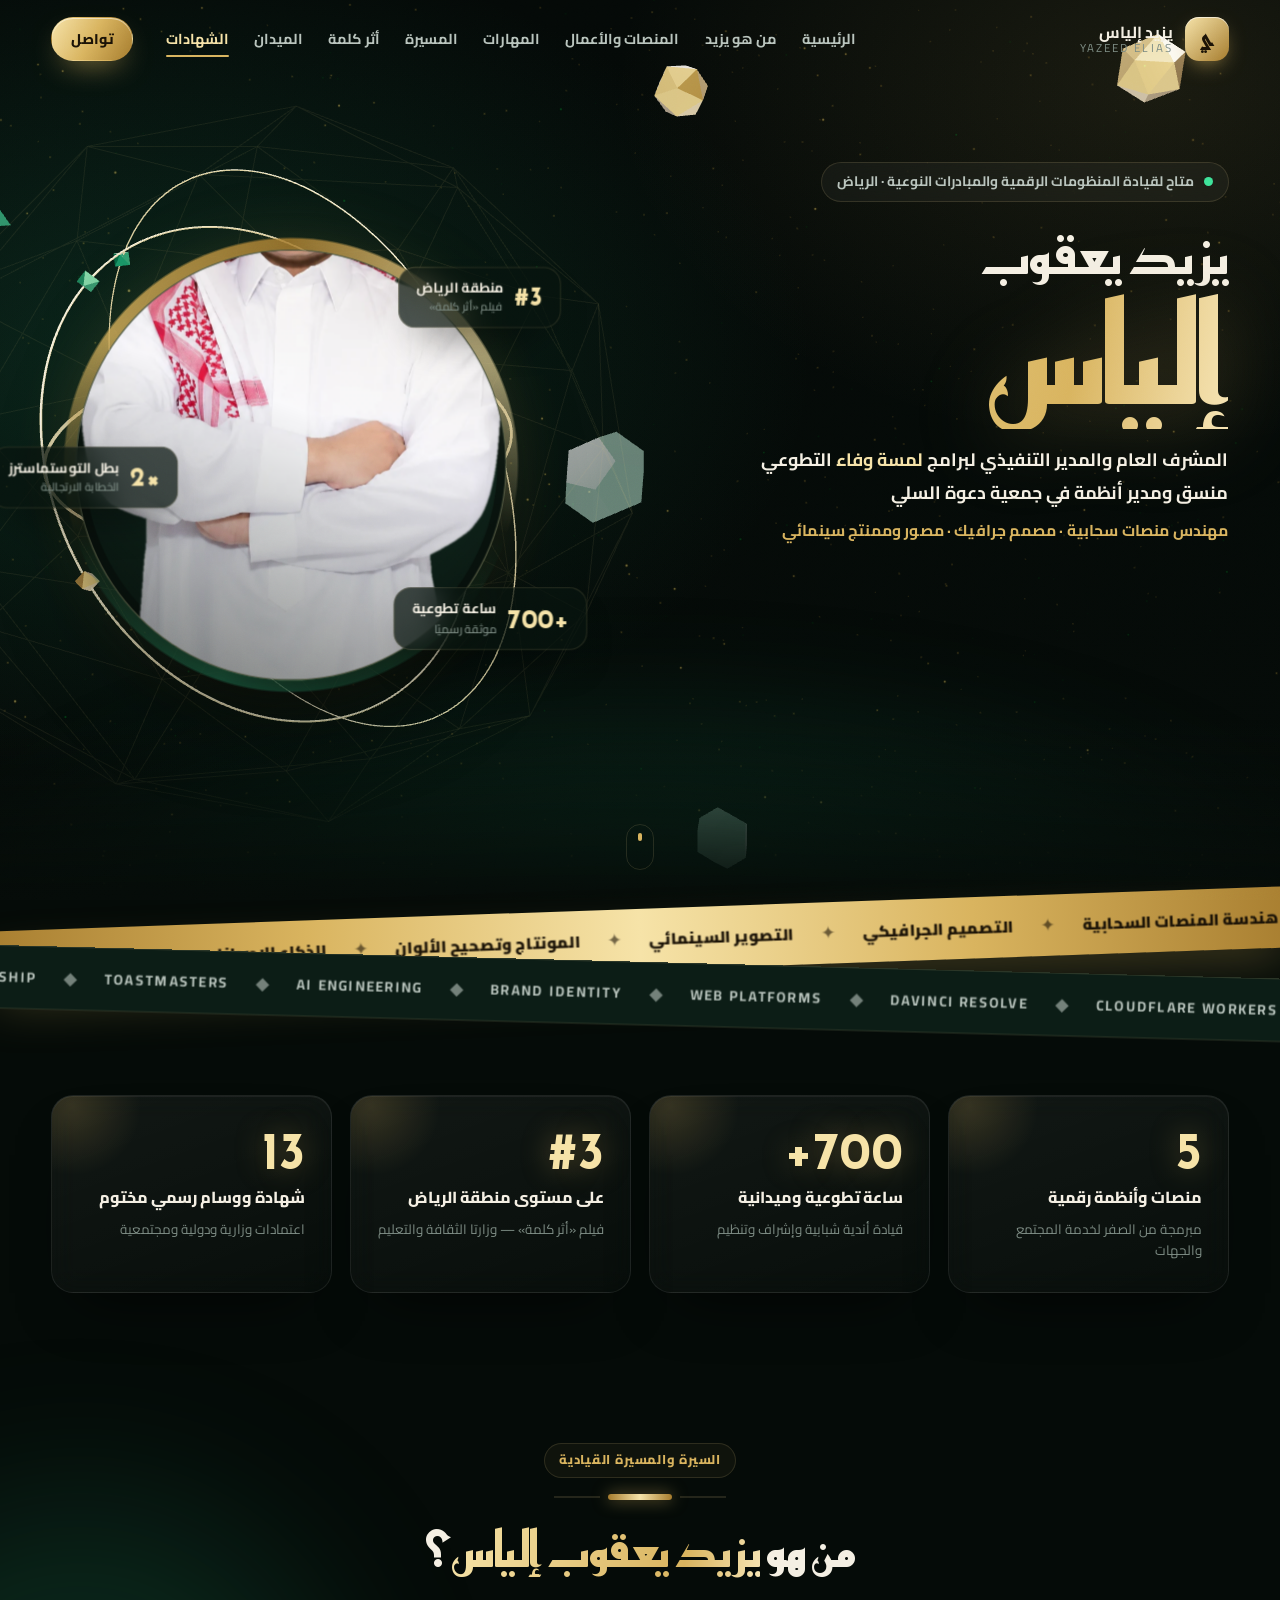
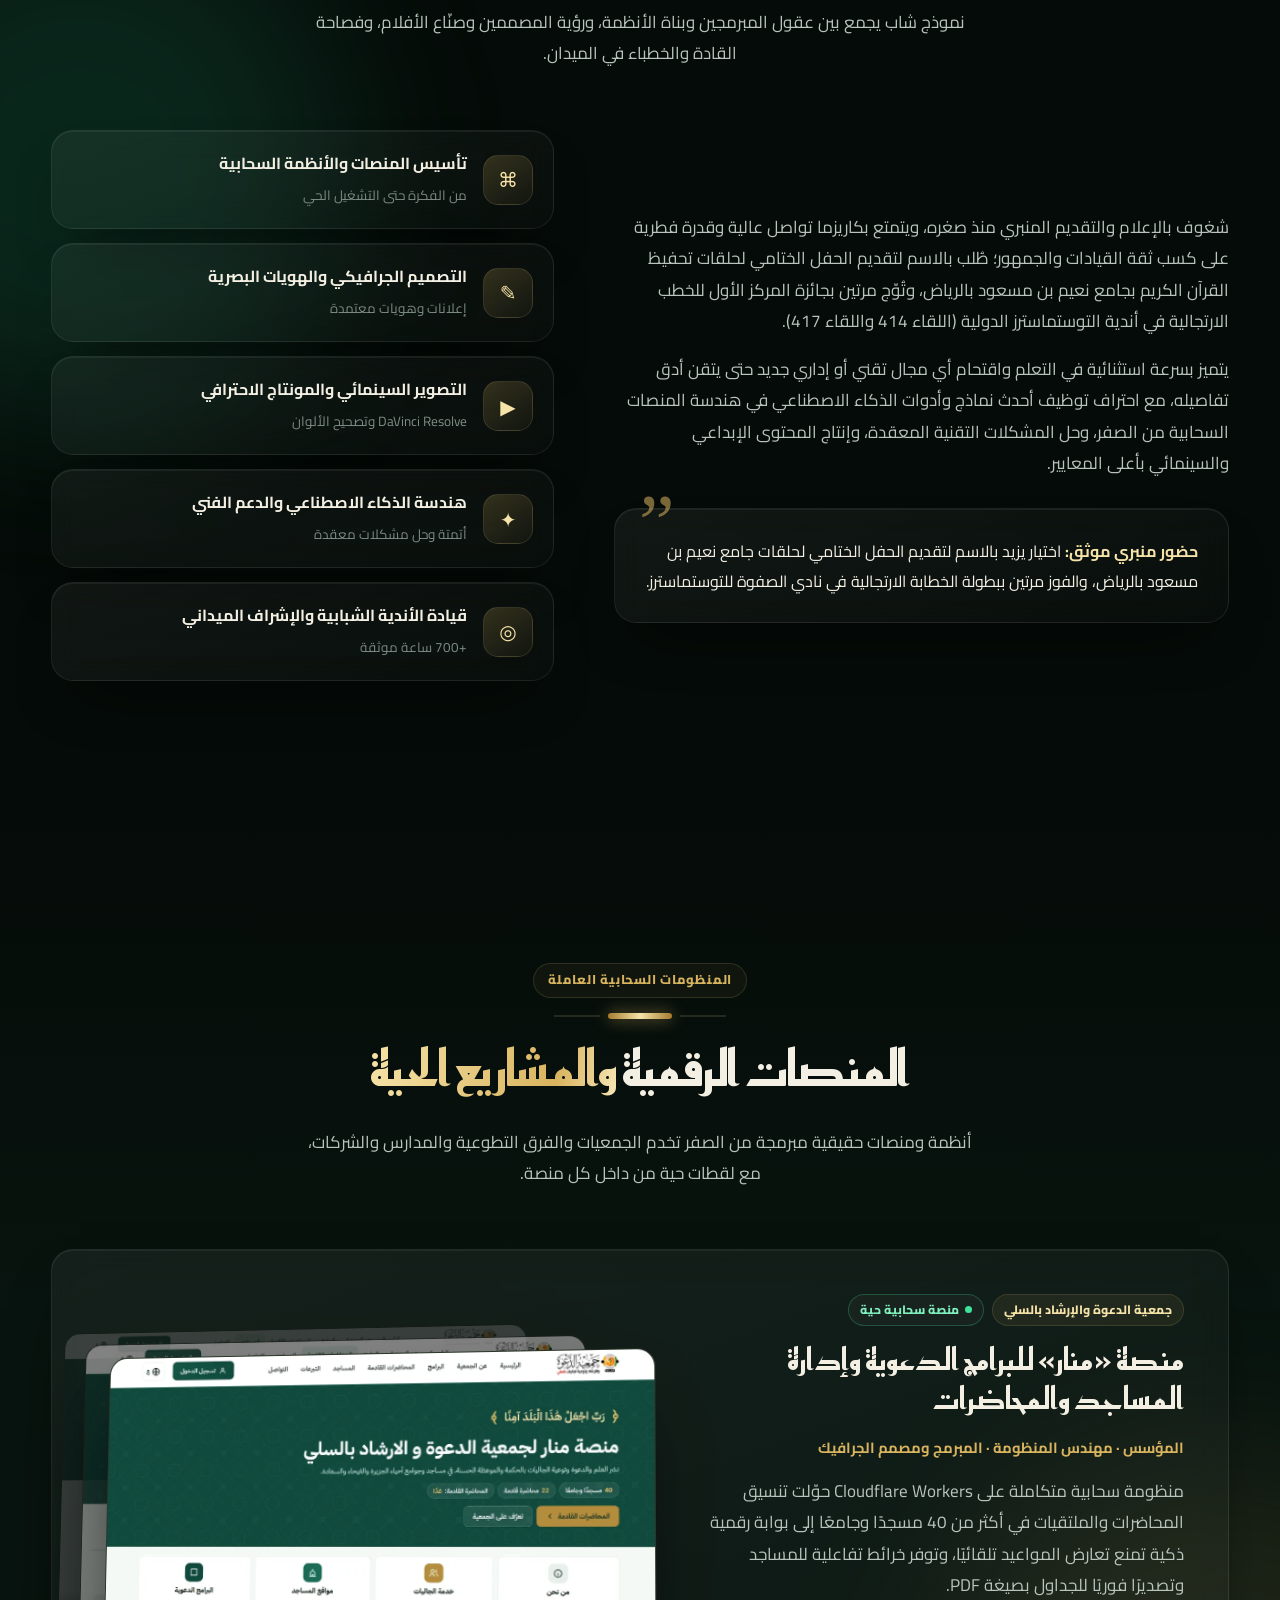
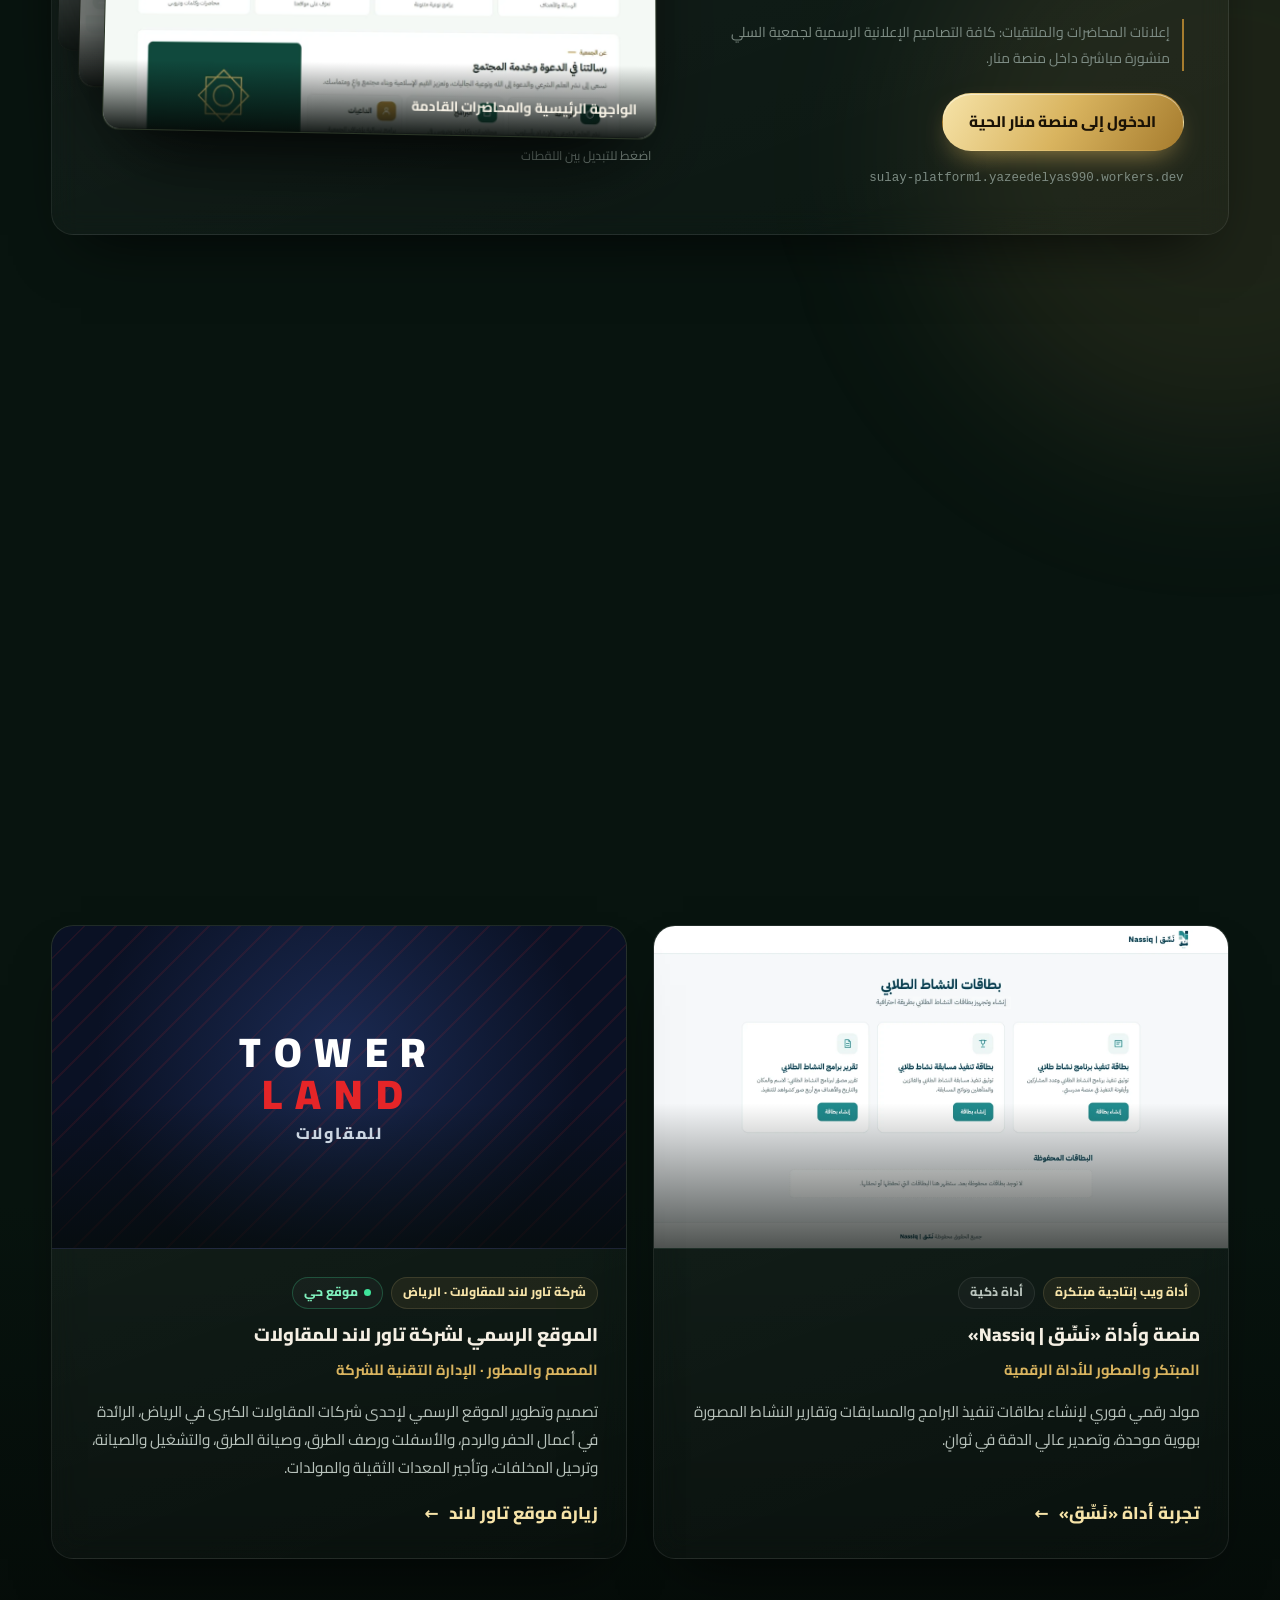
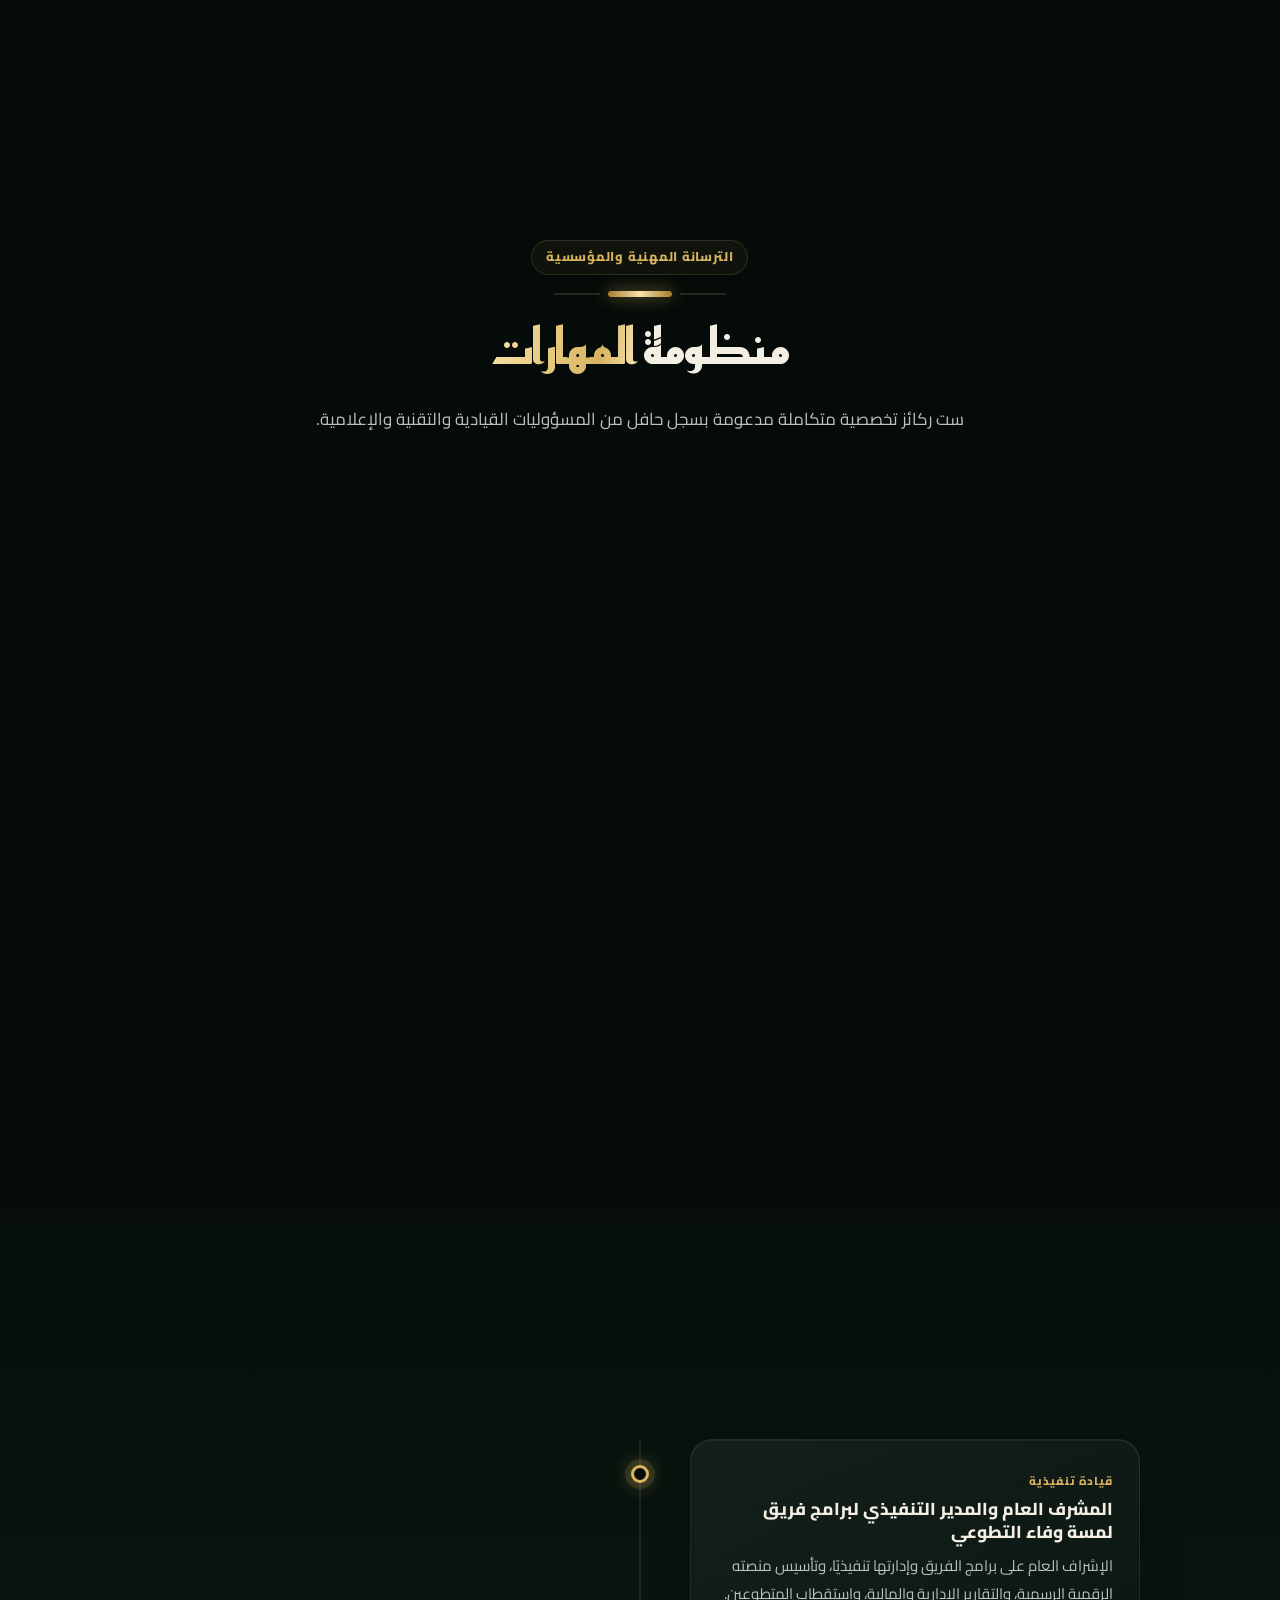
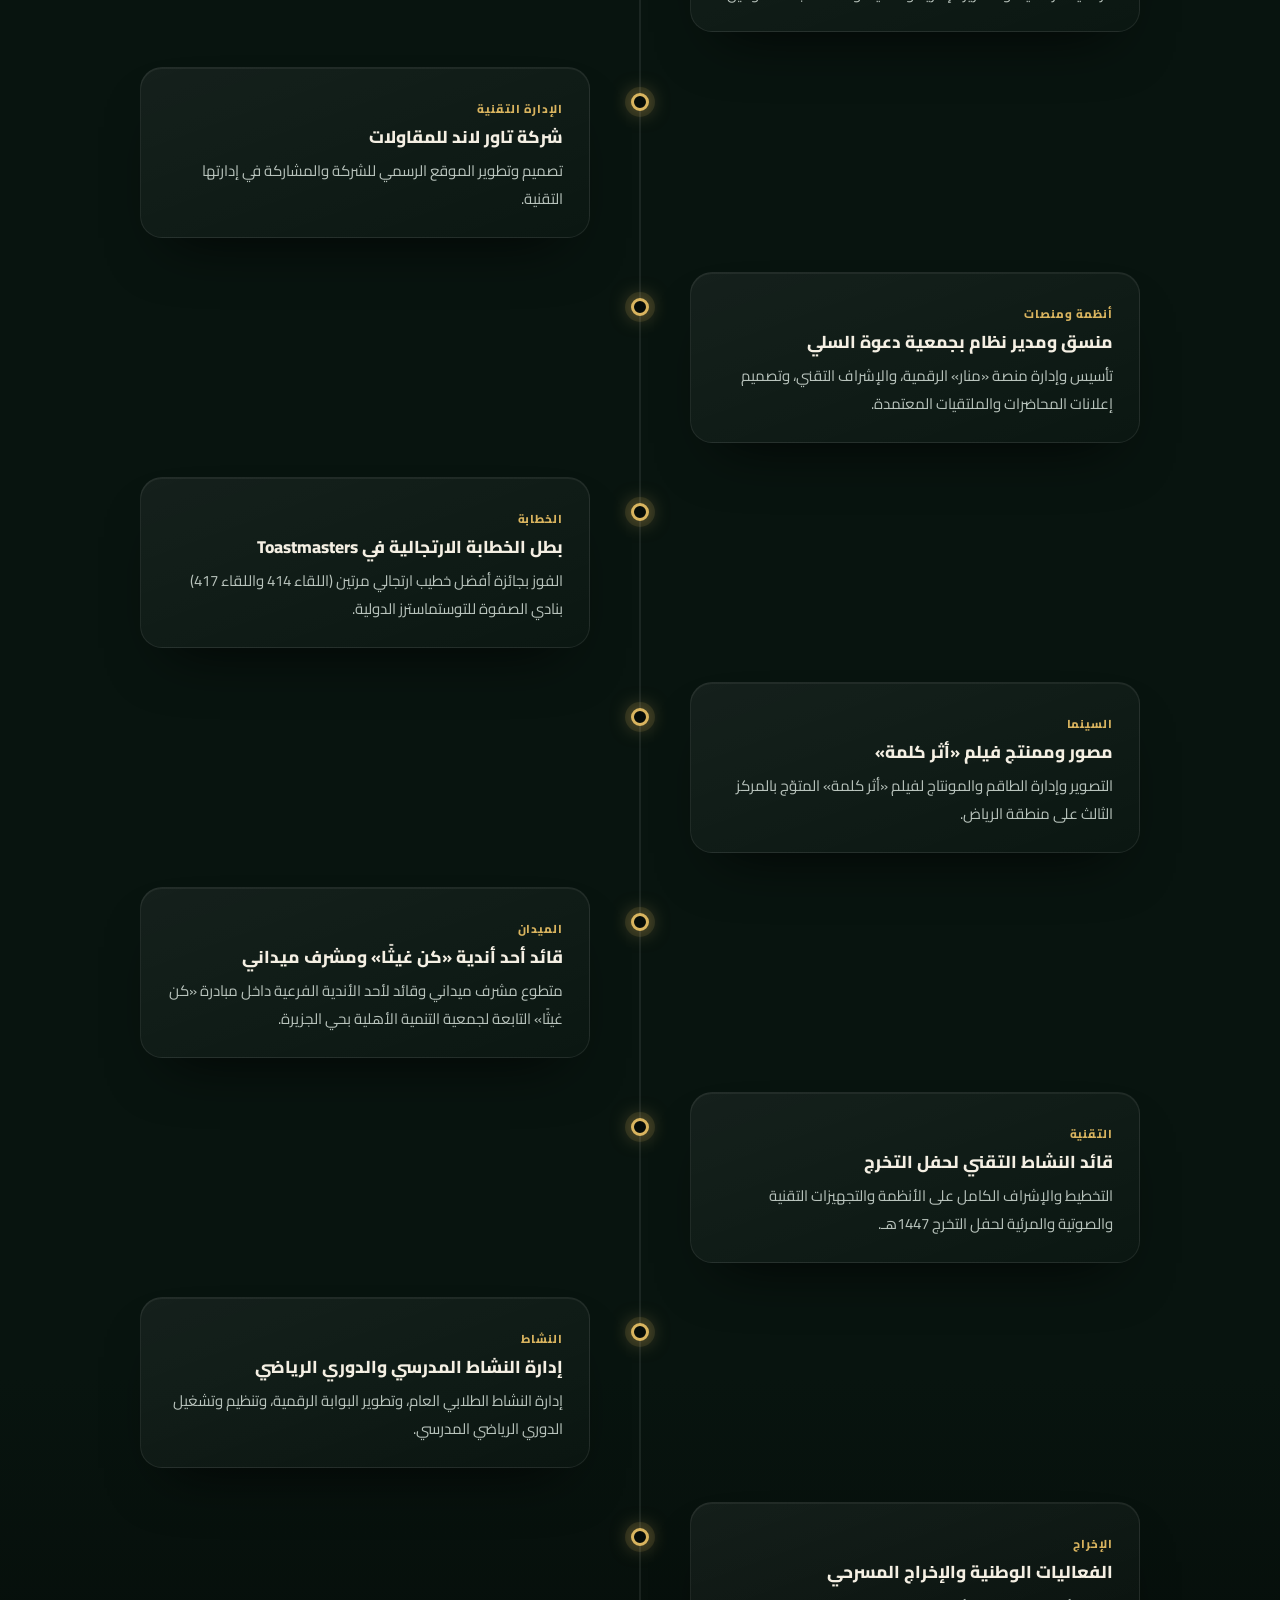
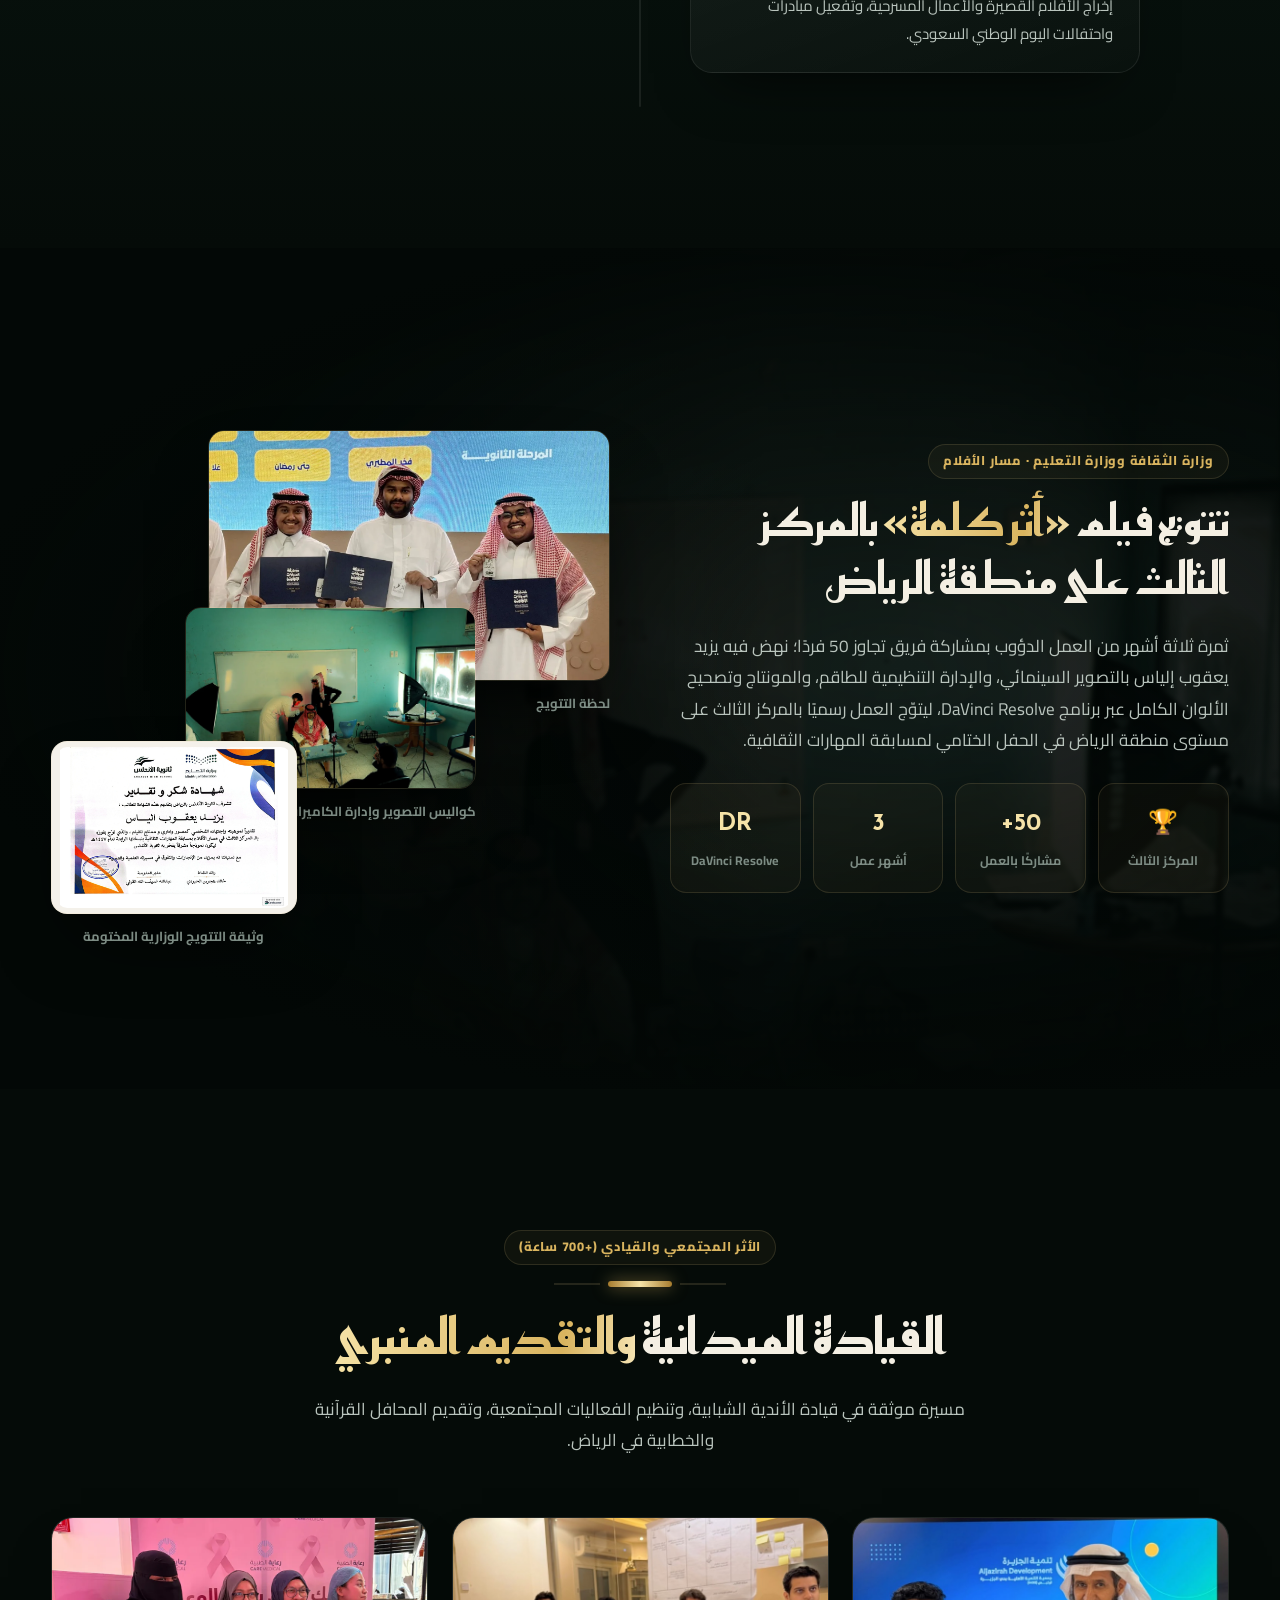
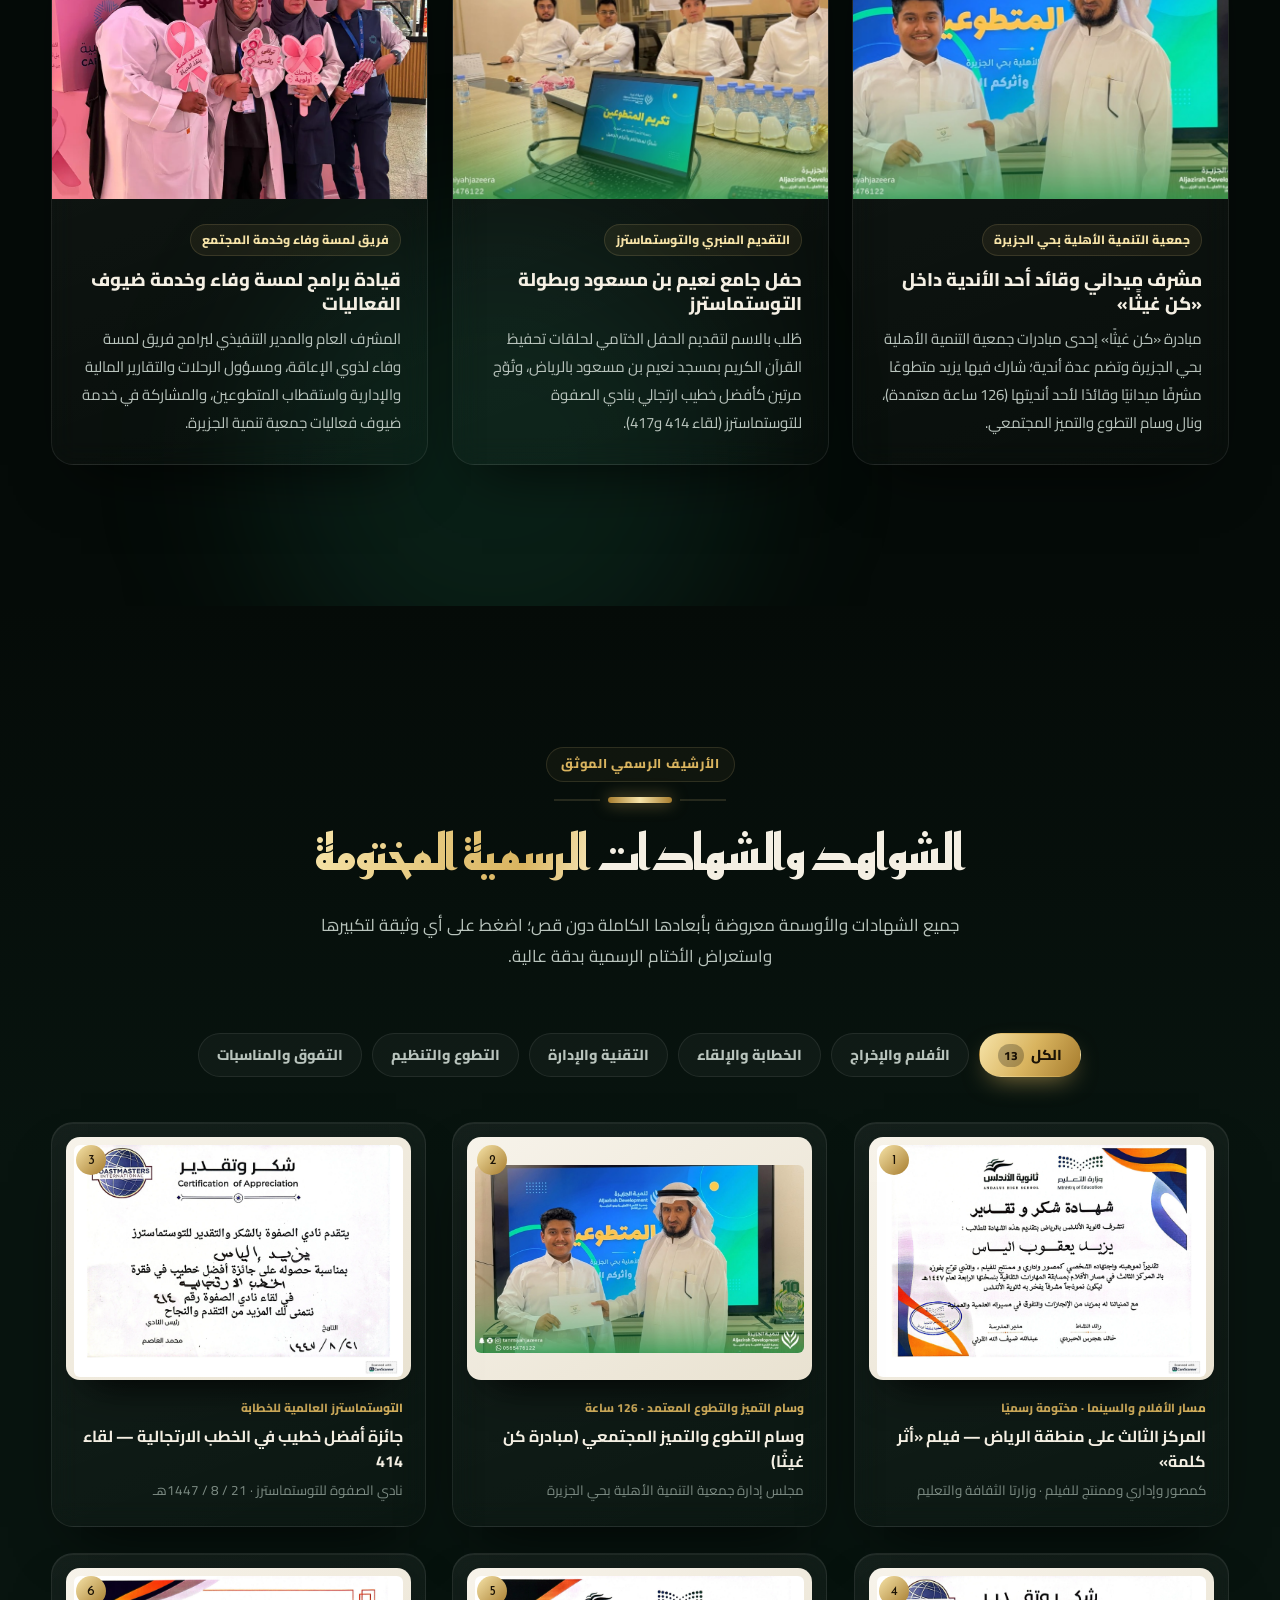
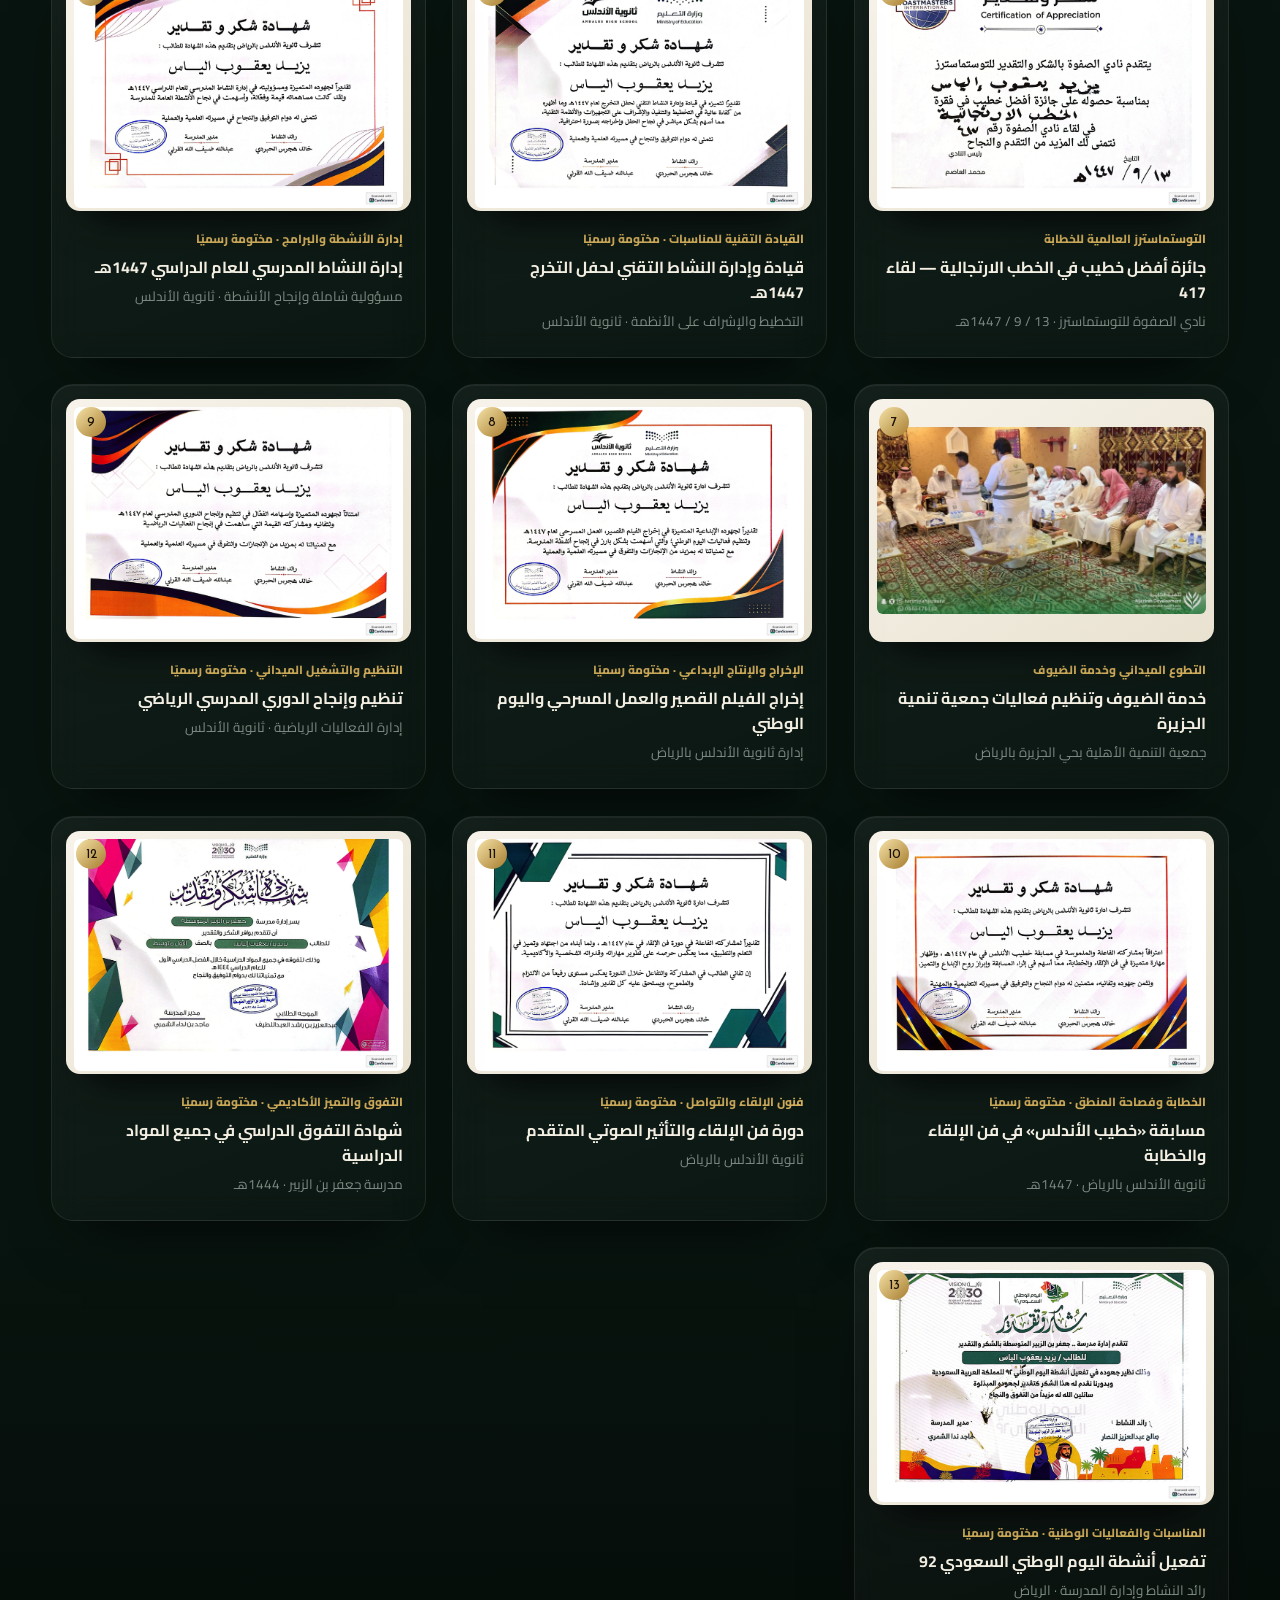
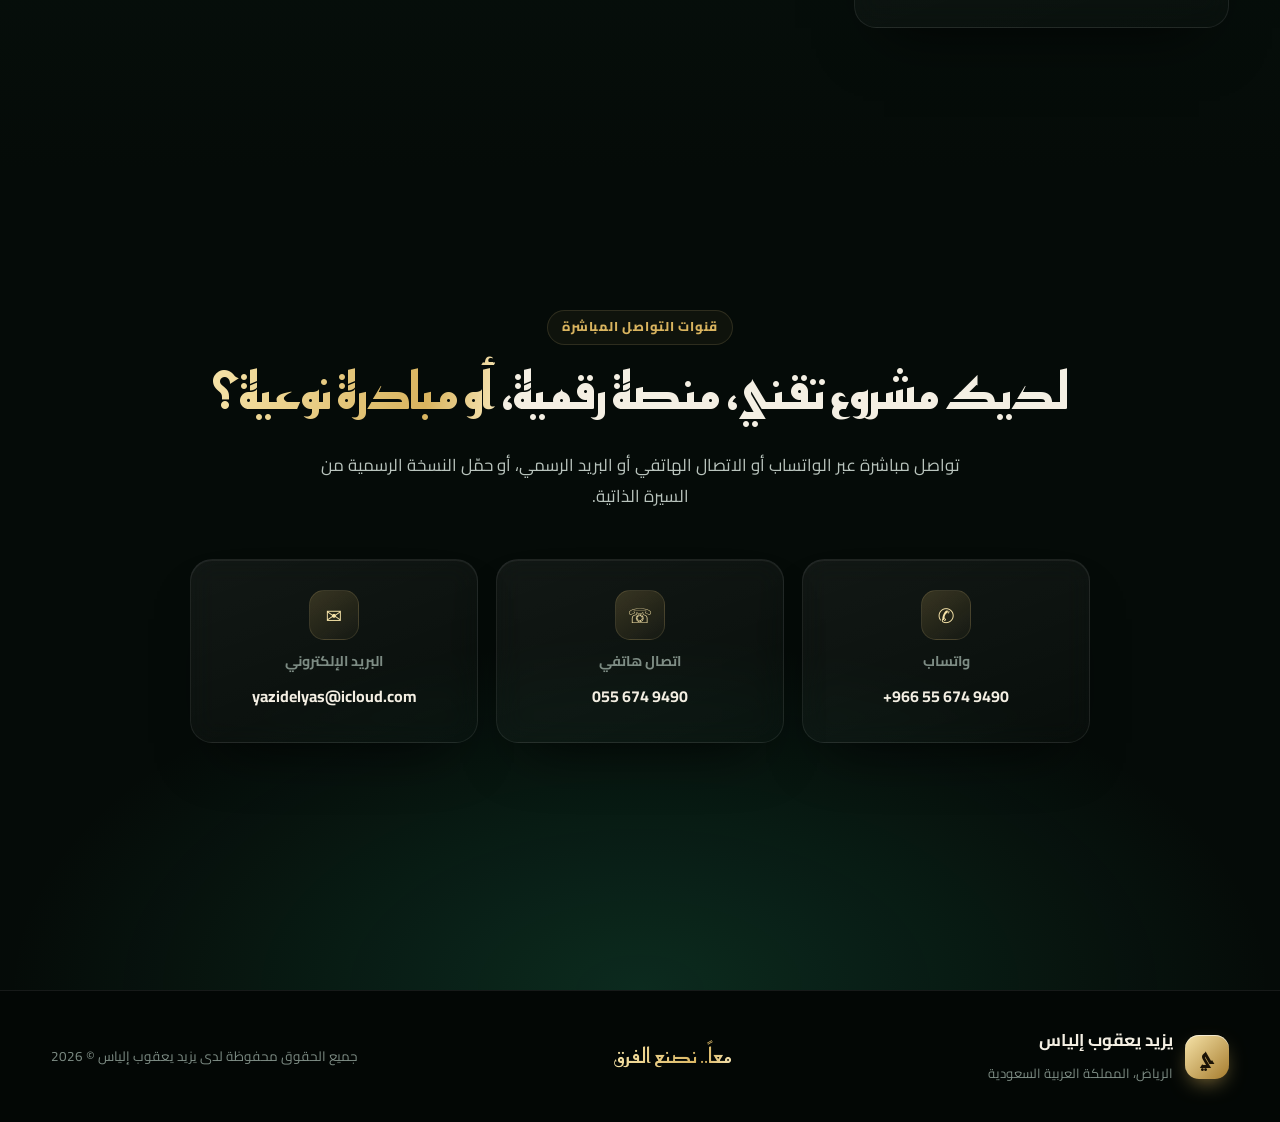
==== commit 64fc3242: "Luxury 3D portfolio redesign Three.js hero and contact scenes, Tower Land–style scroll reveals, 3D t" ====
--- a/index.html
+++ b/index.html
@@ -1,404 +1,377 @@
-<!doctype html>
-<html lang="ar" dir="rtl" class="no-js">
+<!DOCTYPE html>
+<html lang="ar" dir="rtl">
 <head>
-<meta charset="utf-8">
-<meta name="viewport" content="width=device-width, initial-scale=1, viewport-fit=cover">
-<title>يزيد الياس | مطوّر ويب ومصمم جرافيك وقائد مبادرات</title>
-<meta name="description" content="يزيد يعقوب الياس — طالب ثانوي ومطوّر ويب ومصمم جرافيك وقائد مبادرات تطوعية من الرياض. مؤسس 3 منصات رقمية، وأكثر من 700 ساعة تطوعية.">
-<meta name="theme-color" content="#ffffff">
-<meta property="og:type" content="website">
-<meta property="og:locale" content="ar_SA">
-<meta property="og:url" content="https://sulayksa.github.io/yazid-cv/">
-<meta property="og:title" content="يزيد الياس | مطوّر ويب ومصمم جرافيك">
-<meta property="og:description" content="طالب طموح يجمع بين التقنية والتصميم والعمل التطوعي، ومؤسس 3 منصات رقمية.">
-<meta property="og:image" content="https://sulayksa.github.io/yazid-cv/og-image.jpg?v=3">
-<meta property="og:image:width" content="1200">
-<meta property="og:image:height" content="630">
-<meta property="og:image:alt" content="يزيد يعقوب الياس — مطوّر ويب ومصمم جرافيك">
-<meta name="twitter:card" content="summary_large_image">
-<meta name="twitter:image" content="https://sulayksa.github.io/yazid-cv/og-image.jpg?v=3">
-<link rel="icon" href="data:image/svg+xml,<svg xmlns='http://www.w3.org/2000/svg' viewBox='0 0 64 64'><rect width='64' height='64' rx='16' fill='%23e5232f'/><text x='32' y='44' font-size='34' text-anchor='middle' fill='white' font-family='sans-serif' font-weight='700'>ي</text></svg>">
-<link rel="preload" href="alexandria.woff" as="font" type="font/woff" crossorigin>
-<link rel="preload" href="yazid.webp" as="image">
-<link rel="stylesheet" href="style.css?v=3">
+  <meta charset="UTF-8" />
+  <meta name="viewport" content="width=device-width, initial-scale=1.0, viewport-fit=cover" />
+  <title>يزيد يعقوب إلياس | Yazeed Elias — منصات سحابية · تصميم · سينما · قيادة</title>
+  <meta name="description" content="يزيد يعقوب إلياس — مهندس منصات سحابية، مصمم جرافيك، مصور وممنتج سينمائي، والمشرف العام والمدير التنفيذي لبرامج لمسة وفاء التطوعي. الرياض." />
+  <meta name="theme-color" content="#050b08" />
+  <meta property="og:title" content="يزيد يعقوب إلياس | Yazeed Elias" />
+  <meta property="og:description" content="منصات سحابية حية، تصميم، إخراج سينمائي، وأكثر من 700 ساعة قيادة ميدانية." />
+  <meta property="og:image" content="assets/img/yazid.webp" />
+  <meta property="og:type" content="website" />
+  <link rel="icon" href="data:image/svg+xml,%3Csvg xmlns='http://www.w3.org/2000/svg' viewBox='0 0 64 64'%3E%3Cdefs%3E%3ClinearGradient id='g' x1='0' y1='0' x2='1' y2='1'%3E%3Cstop offset='0' stop-color='%23f3dc9a'/%3E%3Cstop offset='1' stop-color='%23a67c2e'/%3E%3C/linearGradient%3E%3C/defs%3E%3Crect width='64' height='64' rx='16' fill='%23071510'/%3E%3Ctext x='32' y='45' font-size='36' text-anchor='middle' fill='url(%23g)' font-family='sans-serif' font-weight='800'%3Eي%3C/text%3E%3C/svg%3E" />
+  <link rel="preconnect" href="https://fonts.googleapis.com" />
+  <link rel="preconnect" href="https://fonts.gstatic.com" crossorigin />
+  <link href="https://fonts.googleapis.com/css2?family=Cairo:wght@400;500;600;700;800;900&family=Reem+Kufi:wght@500;600;700&display=swap" rel="stylesheet" />
+  <link rel="preload" as="image" href="assets/img/yazid.webp" />
+  <link rel="stylesheet" href="assets/css/style.css" />
+  <script type="importmap">{ "imports": { "three": "./assets/vendor/three.module.min.js" } }</script>
 </head>
 <body>
 
-<div class="loader" id="loader" aria-hidden="true"><div class="loader-mark">يزيد الياس <i></i></div></div>
-<div class="progress" id="progress"></div>
-
-<!-- Icons -->
-<svg width="0" height="0" style="position:absolute" aria-hidden="true">
-  <defs>
-    <symbol id="i-mail" viewBox="0 0 24 24" fill="none" stroke="currentColor" stroke-width="1.8" stroke-linecap="round" stroke-linejoin="round"><rect x="3" y="5" width="18" height="14" rx="2"/><path d="m3 7 9 6 9-6"/></symbol>
-    <symbol id="i-phone" viewBox="0 0 24 24" fill="none" stroke="currentColor" stroke-width="1.8" stroke-linecap="round" stroke-linejoin="round"><path d="M22 16.9v3a2 2 0 0 1-2.2 2 19.8 19.8 0 0 1-8.6-3.1 19.5 19.5 0 0 1-6-6A19.8 19.8 0 0 1 2.1 4.2 2 2 0 0 1 4.1 2h3a2 2 0 0 1 2 1.7c.1.9.4 1.8.7 2.7a2 2 0 0 1-.5 2.1L8 9.8a16 16 0 0 0 6 6l1.3-1.3a2 2 0 0 1 2.1-.4c.9.3 1.8.6 2.7.7a2 2 0 0 1 1.7 2Z"/></symbol>
-    <symbol id="i-wa" viewBox="0 0 24 24" fill="currentColor"><path d="M12 2a10 10 0 0 0-8.6 15.1L2 22l5-1.3A10 10 0 1 0 12 2Zm0 18.2a8.2 8.2 0 0 1-4.2-1.1l-.3-.2-3 .8.8-2.9-.2-.3A8.2 8.2 0 1 1 12 20.2Zm4.5-6.1c-.2-.1-1.5-.7-1.7-.8-.2-.1-.4-.1-.6.1l-.8 1c-.1.2-.3.2-.5.1a6.7 6.7 0 0 1-3.3-2.9c-.3-.4.2-.4.7-1.4.1-.2 0-.3 0-.4l-.8-1.8c-.2-.5-.4-.4-.6-.4h-.5a1 1 0 0 0-.7.3 3 3 0 0 0-.9 2.2 5.2 5.2 0 0 0 1.1 2.7 11.8 11.8 0 0 0 4.5 4c1.7.7 2.3.8 3.2.6a2.7 2.7 0 0 0 1.8-1.2 2.2 2.2 0 0 0 .1-1.3c0-.1-.2-.2-.5-.3Z"/></symbol>
-    <symbol id="i-arrow" viewBox="0 0 24 24" fill="none" stroke="currentColor" stroke-width="2" stroke-linecap="round" stroke-linejoin="round"><path d="M19 12H5M11 18l-6-6 6-6"/></symbol>
-    <symbol id="i-ext" viewBox="0 0 24 24" fill="none" stroke="currentColor" stroke-width="2" stroke-linecap="round" stroke-linejoin="round"><path d="M7 17 17 7M9 7h8v8"/></symbol>
-    <symbol id="i-chev" viewBox="0 0 24 24" fill="none" stroke="currentColor" stroke-width="2.2" stroke-linecap="round" stroke-linejoin="round"><path d="m6 9 6 6 6-6"/></symbol>
-    <symbol id="i-down" viewBox="0 0 24 24" fill="none" stroke="currentColor" stroke-width="2" stroke-linecap="round" stroke-linejoin="round"><path d="M12 3v13M6 11l6 6 6-6M5 21h14"/></symbol>
-    <symbol id="i-home" viewBox="0 0 24 24" fill="none" stroke="currentColor" stroke-width="1.8" stroke-linecap="round" stroke-linejoin="round"><path d="m3 10 9-7 9 7v10a2 2 0 0 1-2 2h-4v-7H9v7H5a2 2 0 0 1-2-2Z"/></symbol>
-    <symbol id="i-user" viewBox="0 0 24 24" fill="none" stroke="currentColor" stroke-width="1.8" stroke-linecap="round" stroke-linejoin="round"><circle cx="12" cy="8" r="4"/><path d="M4 21a8 8 0 0 1 16 0"/></symbol>
-    <symbol id="i-grid" viewBox="0 0 24 24" fill="none" stroke="currentColor" stroke-width="1.8" stroke-linecap="round" stroke-linejoin="round"><rect x="3" y="3" width="7" height="7" rx="1.5"/><rect x="14" y="3" width="7" height="7" rx="1.5"/><rect x="3" y="14" width="7" height="7" rx="1.5"/><rect x="14" y="14" width="7" height="7" rx="1.5"/></symbol>
-    <symbol id="i-flag" viewBox="0 0 24 24" fill="none" stroke="currentColor" stroke-width="1.8" stroke-linecap="round" stroke-linejoin="round"><path d="M4 22V4a1 1 0 0 1 1-1h12l-2 4 2 4H5"/></symbol>
-    <symbol id="i-chat" viewBox="0 0 24 24" fill="none" stroke="currentColor" stroke-width="1.8" stroke-linecap="round" stroke-linejoin="round"><path d="M21 12a8 8 0 0 1-11.6 7.2L4 20l1-4.6A8 8 0 1 1 21 12Z"/></symbol>
-    <symbol id="i-clock" viewBox="0 0 24 24" fill="none" stroke="currentColor" stroke-width="1.8" stroke-linecap="round" stroke-linejoin="round"><circle cx="12" cy="12" r="10"/><path d="M12 6v6l4 2"/></symbol>
-    <symbol id="i-code" viewBox="0 0 24 24" fill="none" stroke="currentColor" stroke-width="1.8" stroke-linecap="round" stroke-linejoin="round"><path d="m16 18 6-6-6-6M8 6l-6 6 6 6"/></symbol>
-    <symbol id="i-users" viewBox="0 0 24 24" fill="none" stroke="currentColor" stroke-width="1.8" stroke-linecap="round" stroke-linejoin="round"><path d="M16 21v-2a4 4 0 0 0-4-4H6a4 4 0 0 0-4 4v2"/><circle cx="9" cy="7" r="4"/><path d="M22 21v-2a4 4 0 0 0-3-3.9M16 3.1a4 4 0 0 1 0 7.8"/></symbol>
-    <symbol id="i-cap" viewBox="0 0 24 24" fill="none" stroke="currentColor" stroke-width="1.8" stroke-linecap="round" stroke-linejoin="round"><path d="M22 10 12 5 2 10l10 5 10-5Z"/><path d="M6 12v5c3 3 9 3 12 0v-5M22 10v6"/></symbol>
-    <symbol id="i-book" viewBox="0 0 24 24" fill="none" stroke="currentColor" stroke-width="1.8" stroke-linecap="round" stroke-linejoin="round"><path d="M2 4h6a4 4 0 0 1 4 4v13a3 3 0 0 0-3-3H2ZM22 4h-6a4 4 0 0 0-4 4v13a3 3 0 0 1 3-3h7Z"/></symbol>
-    <symbol id="i-heart" viewBox="0 0 24 24" fill="none" stroke="currentColor" stroke-width="1.8" stroke-linecap="round" stroke-linejoin="round"><path d="M19 14c1.5-1.5 3-3.2 3-5.5A5.5 5.5 0 0 0 16.5 3c-1.8 0-3 .5-4.5 2-1.5-1.5-2.7-2-4.5-2A5.5 5.5 0 0 0 2 8.5c0 2.3 1.5 4 3 5.5l7 7Z"/></symbol>
-    <symbol id="i-monitor" viewBox="0 0 24 24" fill="none" stroke="currentColor" stroke-width="1.8" stroke-linecap="round" stroke-linejoin="round"><rect x="2" y="3" width="20" height="14" rx="2"/><path d="M8 21h8M12 17v4"/></symbol>
-    <symbol id="i-school" viewBox="0 0 24 24" fill="none" stroke="currentColor" stroke-width="1.8" stroke-linecap="round" stroke-linejoin="round"><path d="M3 21h18M5 21V10l7-5 7 5v11M9 21v-6h6v6"/></symbol>
-    <symbol id="i-palette" viewBox="0 0 24 24" fill="none" stroke="currentColor" stroke-width="1.8" stroke-linecap="round" stroke-linejoin="round"><path d="M12 22a10 10 0 1 1 10-10c0 2.8-2.2 4-4 4h-2a2 2 0 0 0-1.5 3.3A2 2 0 0 1 12 22Z"/><circle cx="7.5" cy="10.5" r="1"/><circle cx="12" cy="7.5" r="1"/><circle cx="16.5" cy="10.5" r="1"/></symbol>
-    <symbol id="i-calendar" viewBox="0 0 24 24" fill="none" stroke="currentColor" stroke-width="1.8" stroke-linecap="round" stroke-linejoin="round"><rect x="3" y="4" width="18" height="18" rx="2"/><path d="M16 2v4M8 2v4M3 10h18"/></symbol>
-    <symbol id="i-film" viewBox="0 0 24 24" fill="none" stroke="currentColor" stroke-width="1.8" stroke-linecap="round" stroke-linejoin="round"><rect x="2" y="2" width="20" height="20" rx="2.2"/><path d="M7 2v20M17 2v20M2 12h20M2 7h5M2 17h5M17 17h5M17 7h5"/></symbol>
-    <symbol id="i-mic" viewBox="0 0 24 24" fill="none" stroke="currentColor" stroke-width="1.8" stroke-linecap="round" stroke-linejoin="round"><rect x="9" y="2" width="6" height="12" rx="3"/><path d="M19 10v1a7 7 0 0 1-14 0v-1M12 18v4M8 22h8"/></symbol>
-    <symbol id="i-layers" viewBox="0 0 24 24" fill="none" stroke="currentColor" stroke-width="1.8" stroke-linecap="round" stroke-linejoin="round"><path d="m12 2 10 5-10 5L2 7Z"/><path d="m2 17 10 5 10-5M2 12l10 5 10-5"/></symbol>
-    <symbol id="i-trophy" viewBox="0 0 24 24" fill="none" stroke="currentColor" stroke-width="1.8" stroke-linecap="round" stroke-linejoin="round"><path d="M6 9H4.5a2.5 2.5 0 0 1 0-5H6M18 9h1.5a2.5 2.5 0 0 0 0-5H18M4 22h16M10 14.7V17c0 .6-.5 1-1 1.2-1.2.5-2 2-2 3.8M14 14.7V17c0 .6.5 1 1 1.2 1.2.5 2 2 2 3.8M18 2H6v7a6 6 0 0 0 12 0V2Z"/></symbol>
-    <symbol id="i-medal" viewBox="0 0 24 24" fill="none" stroke="currentColor" stroke-width="1.8" stroke-linecap="round" stroke-linejoin="round"><path d="M7.2 15 2.7 7.4A2 2 0 0 1 2.9 5L4.6 2.8A2 2 0 0 1 6.2 2h11.6a2 2 0 0 1 1.6.8L21.1 5a2 2 0 0 1 .2 2.4L16.8 15M11 12 5.1 2.2M13 12l5.9-9.8M8 7h8"/><circle cx="12" cy="17" r="5"/></symbol>
-    <symbol id="i-award" viewBox="0 0 24 24" fill="none" stroke="currentColor" stroke-width="1.8" stroke-linecap="round" stroke-linejoin="round"><circle cx="12" cy="8" r="6"/><path d="M15.5 12.9 17 22l-5-3-5 3 1.5-9.1"/></symbol>
-    <symbol id="i-tool" viewBox="0 0 24 24" fill="none" stroke="currentColor" stroke-width="1.8" stroke-linecap="round" stroke-linejoin="round"><path d="M14.7 6.3a1 1 0 0 0 0 1.4l1.6 1.6a1 1 0 0 0 1.4 0l3.8-3.8a6 6 0 0 1-7.9 7.9l-6.9 6.9a2.1 2.1 0 0 1-3-3l6.9-6.9a6 6 0 0 1 7.9-7.9Z"/></symbol>
-    <symbol id="i-bolt" viewBox="0 0 24 24" fill="none" stroke="currentColor" stroke-width="1.8" stroke-linecap="round" stroke-linejoin="round"><path d="M13 2 3 14h9l-1 8 10-12h-9Z"/></symbol>
-    <symbol id="i-eye" viewBox="0 0 24 24" fill="none" stroke="currentColor" stroke-width="1.8" stroke-linecap="round" stroke-linejoin="round"><path d="M2 12s3.6-7 10-7 10 7 10 7-3.6 7-10 7S2 12 2 12Z"/><circle cx="12" cy="12" r="3"/></symbol>
-    <symbol id="i-target" viewBox="0 0 24 24" fill="none" stroke="currentColor" stroke-width="1.8" stroke-linecap="round" stroke-linejoin="round"><circle cx="12" cy="12" r="10"/><circle cx="12" cy="12" r="6"/><circle cx="12" cy="12" r="2"/></symbol>
-    <symbol id="i-send" viewBox="0 0 24 24" fill="none" stroke="currentColor" stroke-width="1.8" stroke-linecap="round" stroke-linejoin="round"><path d="m22 2-7 20-4-9-9-4Z"/><path d="M22 2 11 13"/></symbol>
-  </defs>
-</svg>
-
-<!-- ============ TOP BAR ============ -->
-<header class="topbar" id="topbar">
-  <div class="wrap">
-    <a href="#top" class="brand" aria-label="يزيد الياس — الرئيسية">يزيد الياس<i></i></a>
-    <ul class="nav-desk" id="navDesk">
-      <li><a href="#top" data-nav="top" class="active">الرئيسية</a></li>
-      <li><a href="#about" data-nav="about">نبذة</a></li>
-      <li><a href="#projects" data-nav="projects">المشاريع</a></li>
-      <li><a href="#services" data-nav="services">الخدمات</a></li>
-      <li><a href="#wafa" data-nav="wafa">لمسة وفاء</a></li>
-      <li><a href="#experience" data-nav="experience">الخبرات</a></li>
-      <li><a href="#skills" data-nav="skills">المهارات</a></li>
-      <li><a href="#contact" data-nav="contact">تواصل</a></li>
-    </ul>
-    <a href="Yazid-Elyas-CV.pdf" class="top-cta" download><svg class="ic"><use href="#i-down"/></svg>السيرة</a>
+<div class="progress" aria-hidden="true"><span id="progress-bar"></span></div>
+<div class="grain" aria-hidden="true"></div>
+<div class="cursor-glow" aria-hidden="true"></div>
+
+<header class="header" id="header">
+  <div class="container header-inner">
+    <a class="brand" href="#top" aria-label="الرئيسية">
+      <span class="brand-mark">ي</span>
+      <span class="brand-text"><strong>يزيد إلياس</strong><small>Yazeed Elias</small></span>
+    </a>
+    <nav class="nav" id="nav" aria-label="التنقل الرئيسي">
+      <a href="#top">الرئيسية</a>
+      <a href="#about">من هو يزيد</a>
+      <a href="#works">المنصات والأعمال</a>
+      <a href="#skills">المهارات</a>
+      <a href="#journey">المسيرة</a>
+      <a href="#film">أثر كلمة</a>
+      <a href="#volunteer">الميدان</a>
+      <a href="#honors">الشهادات</a>
+    </nav>
+    <a class="btn btn-gold btn-sm header-cta" href="#contact">تواصل</a>
+    <button class="menu-btn" id="menu-btn" aria-label="القائمة" aria-expanded="false" aria-controls="nav"><span></span><span></span></button>
   </div>
 </header>
 
-<!-- ============ HERO ============ -->
-<section class="hero" id="top">
-  <div class="wrap">
-    <div class="hero-grid">
-      <div class="hero-photo">
-        <div class="ring"></div>
-        <div class="disc"></div>
-        <img src="yazid.webp" alt="يزيد يعقوب الياس" width="751" height="1468" fetchpriority="high">
-        <div class="badge b1"><span class="b-ic"><svg class="ic"><use href="#i-heart"/></svg></span><div><b class="ltr">+700</b>ساعة تطوعية</div></div>
-        <div class="badge b2"><span class="b-ic"><svg class="ic"><use href="#i-code"/></svg></span><div><b>مؤسس 3 منصات</b>رقمية</div></div>
-      </div>
-      <div class="hero-text">
-        <span class="kicker"><i></i>تعرّفوا على</span>
-        <h1>يزيد يعقوب <span class="red">الياس</span></h1>
-        <div class="roles"><span>طالب ثانوي</span><span>مطوّر ويب</span><span>مصمم جرافيك</span><span>قائد مبادرات تطوعية</span></div>
-        <p class="lead">شاب طموح يجمع بين عقلية المطوّر وذائقة المصمم وروح المتطوع. يحوّل الأفكار إلى منصات رقمية حقيقية وهويات بصرية لافتة ومبادرات تصنع أثرًا إيجابيًا في المجتمع.</p>
-        <div class="hero-actions">
-          <a href="#contact" class="btn btn-red">تواصل مع يزيد <svg class="ic arr"><use href="#i-arrow"/></svg></a>
-          <a href="#projects" class="btn btn-line">شاهد أعماله</a>
-        </div>
-        <div class="socials">
-          <a href="mailto:yazidelyas@icloud.com" aria-label="البريد الإلكتروني"><svg class="ic"><use href="#i-mail"/></svg></a>
-          <a href="https://wa.me/966556749490" target="_blank" rel="noopener" aria-label="واتساب"><svg class="ic"><use href="#i-wa"/></svg></a>
-          <a href="tel:+966556749490" aria-label="اتصال"><svg class="ic"><use href="#i-phone"/></svg></a>
-          <a href="Yazid-Elyas-CV.pdf" download aria-label="تحميل السيرة الذاتية"><svg class="ic"><use href="#i-down"/></svg></a>
-        </div>
-      </div>
-    </div>
-
-    <div class="stats">
-      <div class="stat hot rv"><span class="s-ic"><svg class="ic"><use href="#i-clock"/></svg></span><div class="num ltr" style="text-align:right">+<span data-count="700">700</span></div><div class="lbl">ساعة تطوعية</div><div class="sub">منها 200 ساعة موثقة رسميًا</div></div>
-      <div class="stat rv"><span class="s-ic"><svg class="ic"><use href="#i-code"/></svg></span><div class="num"><span data-count="3">3</span></div><div class="lbl">منصات رقمية</div><div class="sub">مؤسسها ومدير نظامها</div></div>
-      <div class="stat rv"><span class="s-ic"><svg class="ic"><use href="#i-users"/></svg></span><div class="num"><span data-count="7">7</span></div><div class="lbl">أدوار قيادية</div><div class="sub">في المدرسة والمجتمع</div></div>
-      <div class="stat rv"><span class="s-ic"><svg class="ic"><use href="#i-cap"/></svg></span><div class="num"><span data-count="2028" data-from="2000">2028</span></div><div class="lbl">التخرج المتوقع</div><div class="sub">ثانوية الأندلس</div></div>
-    </div>
+<main id="top">
+
+  <!-- ================= HERO ================= -->
+  <section class="hero">
+    <canvas id="hero-canvas" aria-hidden="true"></canvas>
+    <div class="hero-aurora" aria-hidden="true"></div>
+    <div class="container hero-grid">
+      <div class="hero-copy">
+        <div data-reveal="up" class="status"><span class="pulse"></span>متاح لقيادة المنظومات الرقمية والمبادرات النوعية · الرياض</div>
+        <h1 data-reveal="up" data-delay="0.08">
+          <span class="h1-small">يزيد يعقوب</span>
+          <span class="h1-big gold-text">إلياس</span>
+        </h1>
+        <p data-reveal="up" data-delay="0.16" class="hero-roles">
+          المشرف العام والمدير التنفيذي لبرامج <b>لمسة وفاء</b> التطوعي<br />
+          منسق ومدير أنظمة في جمعية دعوة السلي
+        </p>
+        <p data-reveal="up" data-delay="0.22" class="hero-sub">مهندس منصات سحابية · مصمم جرافيك · مصور وممنتج سينمائي</p>
+        <p data-reveal="up" data-delay="0.28" class="hero-bio">كفاءة تقنية وإبداعية تجمع بين هندسة المنصات السحابية، والذوق الرفيع في التصميم والمونتاج السينمائي، والحضور القيادي والمنبري. أسّس وبرمج منصات رقمية حية، وحصد المركز الثالث على منطقة الرياض عن فيلم «أثر كلمة»، ووهب أكثر من 700 ساعة تطوعية وميدانية موثقة.</p>
+        <div data-reveal="up" data-delay="0.34" class="hero-actions">
+          <a class="btn btn-gold" href="#works">استكشف المنصات والأعمال</a>
+          <a class="btn btn-glass" href="https://wa.me/966556749490?text=%D8%A7%D9%84%D8%B3%D9%84%D8%A7%D9%85%20%D8%B9%D9%84%D9%8A%D9%83%D9%85%20%D8%A3%D8%AE%D9%88%D9%8A%20%D9%8A%D8%B2%D9%8A%D8%AF%D8%8C%20%D8%A7%D8%B7%D9%84%D8%B9%D8%AA%20%D8%B9%D9%84%D9%89%20%D9%85%D9%86%D8%B5%D8%AA%D9%83%20%D9%88%D8%AD%D8%A7%D8%A8%20%D8%A3%D8%AA%D9%88%D8%A7%D8%B5%D9%84%20%D9%85%D8%B9%D9%83." target="_blank" rel="noopener">تواصل عبر واتساب</a>
+          <a class="btn btn-ghost" href="assets/docs/Yazid-Elyas-CV.pdf" target="_blank" rel="noopener">السيرة الذاتية PDF</a>
+        </div>
+      </div>
+
+      <div class="hero-visual" data-reveal="zoom" data-delay="0.2">
+        <div class="portrait-3d tilt" data-tilt="10">
+          <div class="portrait-ring"></div>
+          <div class="portrait-frame">
+            <img src="assets/img/yazid.webp" alt="يزيد يعقوب إلياس" width="600" height="600" />
+          </div>
+          <div class="float-badge fb-1 tilt-layer"><span class="fb-num">#3</span><span>منطقة الرياض<br /><small>فيلم «أثر كلمة»</small></span></div>
+          <div class="float-badge fb-2 tilt-layer"><span class="fb-num">+700</span><span>ساعة تطوعية<br /><small>موثقة رسميًا</small></span></div>
+          <div class="float-badge fb-3 tilt-layer"><span class="fb-num">×2</span><span>بطل التوستماسترز<br /><small>الخطابة الارتجالية</small></span></div>
+        </div>
+      </div>
+    </div>
+
+    <a href="#stats" class="scroll-hint" aria-label="انزل للأسفل"><span></span></a>
+  </section>
+
+  <!-- ================= RIBBONS ================= -->
+  <div class="ribbons" aria-hidden="true">
+    <div class="ribbon ribbon-gold"><div class="ribbon-track ribbon-left">
+      <div class="ribbon-set"><span>هندسة المنصات السحابية</span><i>✦</i><span>التصميم الجرافيكي</span><i>✦</i><span>التصوير السينمائي</span><i>✦</i><span>المونتاج وتصحيح الألوان</span><i>✦</i><span>الذكاء الاصطناعي</span><i>✦</i><span>الخطابة والتقديم</span><i>✦</i><span>القيادة الميدانية</span><i>✦</i></div>
+      <div class="ribbon-set"><span>هندسة المنصات السحابية</span><i>✦</i><span>التصميم الجرافيكي</span><i>✦</i><span>التصوير السينمائي</span><i>✦</i><span>المونتاج وتصحيح الألوان</span><i>✦</i><span>الذكاء الاصطناعي</span><i>✦</i><span>الخطابة والتقديم</span><i>✦</i><span>القيادة الميدانية</span><i>✦</i></div>
+    </div></div>
+    <div class="ribbon ribbon-dark"><div class="ribbon-track ribbon-right">
+      <div class="ribbon-set"><span>Cloudflare Workers</span><i>◆</i><span>DaVinci Resolve</span><i>◆</i><span>Web Platforms</span><i>◆</i><span>Brand Identity</span><i>◆</i><span>AI Engineering</span><i>◆</i><span>Toastmasters</span><i>◆</i><span>Leadership</span><i>◆</i></div>
+      <div class="ribbon-set"><span>Cloudflare Workers</span><i>◆</i><span>DaVinci Resolve</span><i>◆</i><span>Web Platforms</span><i>◆</i><span>Brand Identity</span><i>◆</i><span>AI Engineering</span><i>◆</i><span>Toastmasters</span><i>◆</i><span>Leadership</span><i>◆</i></div>
+    </div></div>
   </div>
-</section>
-
-<main>
-<!-- ============ ABOUT ============ -->
-<section class="sec" id="about">
-  <div class="wrap">
-    <div class="head rv">
-      <div>
-        <div class="eyebrow">نبذة</div>
-        <h2 class="title">من هو <span class="red">يزيد الياس</span>؟</h2>
-      </div>
-    </div>
-    <div class="about">
-      <div class="about-card rv">
-        <p><strong>يزيد يعقوب الياس</strong> طالب في الصف الثاني الثانوي بثانوية الأندلس في الرياض، وشاب أثبت مبكرًا أن الإنجاز لا ينتظر العمر. يجمع بين <strong>تطوير المنصات الإلكترونية</strong> و<strong>التصميم الجرافيكي</strong> و<strong>العمل التطوعي</strong>، ويرى في كل مهارة يتعلمها فرصة جديدة لخدمة الناس.</p>
-        <p>أسس منصة إلكترونية متكاملة لجمعية الدعوة والإرشاد وتوعية الجاليات بحي السلي ويتولى إدارة نظامها، وأسس نظامين رقميين يخدمان النشاط الطلابي في مدرسته، ويشغل منصب المستشار التقني ومسؤول المتطوعين في فريق لمسة وفاء التطوعي. وقدّم أكثر من <strong>700 ساعة تطوعية</strong>، شارك خلالها في تنظيم حفل تزويج لمواطنين من ذوي الإعاقة الحركية بحضور نائب أمير منطقة الرياض.</p>
-        <p>يتميّز بالالتزام وسرعة التعلّم، وبقدرته على قيادة الفرق وتحويل الفكرة إلى نتيجة ملموسة بجودة عالية، حتى تحت الضغط.</p>
-        <div class="traits"><span>ملتزم</span><span>سريع التعلّم</span><span>قائد بالفطرة</span><span>مبدع</span><span>روح الفريق</span></div>
-      </div>
-      <div class="quote rv zoom"><p>تقنية تخدم الناس، وتصميم يترك أثرًا، وقيادة تحوّل الفكرة إلى واقع.</p></div>
-    </div>
-  </div>
-</section>
-
-<!-- ============ PROJECTS ============ -->
-<section class="sec white" id="projects">
-  <div class="wrap">
-    <div class="head rv">
-      <div>
-        <div class="eyebrow">المشاريع التقنية</div>
-        <h2 class="title">مؤسس <span class="red">3 منصات</span> رقمية</h2>
-      </div>
-      <p>منصات تخدم جهات حقيقية ويستخدمها الناس فعليًا، من الجمعيات الخيرية إلى المدرسة.</p>
-    </div>
-
-    <div class="rail" id="projRail">
-      <article class="project rv">
-        <div class="p-img g-green">
-          <span class="p-num">01</span>
-          <div class="browser"><div class="b-bar"><i></i><i></i><i></i><span></span></div>
-            <div class="b-body"><div class="bk" style="height:34px;background:linear-gradient(120deg,#10493d,#1f7a64)"></div>
-              <div style="display:grid;grid-template-columns:1.2fr 1fr;gap:7px"><div style="display:grid;gap:6px"><div class="bk" style="height:20px;background:#fff;border:1px solid #e6e2dc"></div><div class="bk" style="height:20px;background:#fff;border:1px solid #e6e2dc"></div><div class="bk" style="height:20px;background:#fff;border:1px solid #e6e2dc"></div></div><div class="bk" style="background:#e3eee9"></div></div></div></div>
-        </div>
-        <div class="p-body">
-          <span class="p-role">مؤسس المنصة ومدير النظام</span>
-          <h3>منصة جمعية الدعوة والإرشاد وتوعية الجاليات بحي السلي</h3>
-          <p>منصة متكاملة تجمع محاضرات الجمعية ومساجدها في مكان واحد ليصل إليها المستفيد بسهولة من جواله.</p>
-          <ul class="p-feats"><li>مواعيد المحاضرات القادمة في كل مسجد</li><li>مواقع المساجد على الخريطة في الجزيرة والفيحاء والسعادة</li><li>تسجيل دخول ولوحة لإدارة المحتوى</li></ul>
-          <a class="p-link" href="https://sulay-platform1.yazeedelyas990.workers.dev/" target="_blank" rel="noopener">زيارة المنصة <svg class="ic"><use href="#i-ext"/></svg></a>
+
+  <!-- ================= STATS ================= -->
+  <section class="stats-section" id="stats">
+    <div class="container stats">
+      <div class="stat glass tilt" data-reveal="up" data-delay="0"><span class="stat-num" data-count="5">0</span><span class="stat-title">منصات وأنظمة رقمية</span><span class="stat-sub">مبرمجة من الصفر لخدمة المجتمع والجهات</span></div>
+      <div class="stat glass tilt" data-reveal="up" data-delay="0.08"><span class="stat-num" data-count="700" data-prefix="+">0</span><span class="stat-title">ساعة تطوعية وميدانية</span><span class="stat-sub">قيادة أندية شبابية وإشراف وتنظيم</span></div>
+      <div class="stat glass tilt" data-reveal="up" data-delay="0.16"><span class="stat-num" data-count="3" data-prefix="#">0</span><span class="stat-title">على مستوى منطقة الرياض</span><span class="stat-sub">فيلم «أثر كلمة» — وزارتا الثقافة والتعليم</span></div>
+      <div class="stat glass tilt" data-reveal="up" data-delay="0.24"><span class="stat-num" data-count="13">0</span><span class="stat-title">شهادة ووسام رسمي مختوم</span><span class="stat-sub">اعتمادات وزارية ودولية ومجتمعية</span></div>
+    </div>
+  </section>
+
+  <!-- ================= ABOUT ================= -->
+  <section class="section" id="about">
+    <div class="orb orb-a" data-parallax="-60" aria-hidden="true"></div>
+    <div class="container">
+      <div class="head">
+        <span class="eyebrow" data-reveal="up">السيرة والمسيرة القيادية</span>
+        <div class="divider" data-divider><span></span><span></span><span></span></div>
+        <h2 data-reveal="up" data-delay="0.06">من هو <span class="gold-text">يزيد يعقوب إلياس</span>؟</h2>
+        <p class="head-sub" data-reveal="up" data-delay="0.12">نموذج شاب يجمع بين عقول المبرمجين وبناة الأنظمة، ورؤية المصممين وصنّاع الأفلام، وفصاحة القادة والخطباء في الميدان.</p>
+      </div>
+
+      <div class="about-grid">
+        <div class="about-text">
+          <h3 data-reveal="right">سرعة قياسية في التعلم، توظيف احترافي للذكاء الاصطناعي، وحضور منبري موثوق</h3>
+          <p data-reveal="right" data-delay="0.08">شغوف بالإعلام والتقديم المنبري منذ صغره، ويتمتع بكاريزما تواصل عالية وقدرة فطرية على كسب ثقة القيادات والجمهور؛ طُلب بالاسم لتقديم الحفل الختامي لحلقات تحفيظ القرآن الكريم بجامع نعيم بن مسعود بالرياض، وتُوّج مرتين بجائزة المركز الأول للخطب الارتجالية في أندية التوستماسترز الدولية (اللقاء 414 واللقاء 417).</p>
+          <p data-reveal="right" data-delay="0.14">يتميز بسرعة استثنائية في التعلم واقتحام أي مجال تقني أو إداري جديد حتى يتقن أدق تفاصيله، مع احتراف توظيف أحدث نماذج وأدوات الذكاء الاصطناعي في هندسة المنصات السحابية من الصفر، وحل المشكلات التقنية المعقدة، وإنتاج المحتوى الإبداعي والسينمائي بأعلى المعايير.</p>
+          <blockquote class="quote glass" data-reveal="right" data-delay="0.2">
+            <span class="quote-mark">”</span>
+            <strong>حضور منبري موثق:</strong> اختيار يزيد بالاسم لتقديم الحفل الختامي لحلقات جامع نعيم بن مسعود بالرياض، والفوز مرتين ببطولة الخطابة الارتجالية في نادي الصفوة للتوستماسترز.
+          </blockquote>
+        </div>
+        <div class="caps">
+          <div class="cap glass tilt" data-reveal="left" data-delay="0"><span class="cap-ico">⌘</span><div><strong>تأسيس المنصات والأنظمة السحابية</strong><small>من الفكرة حتى التشغيل الحي</small></div></div>
+          <div class="cap glass tilt" data-reveal="left" data-delay="0.07"><span class="cap-ico">✎</span><div><strong>التصميم الجرافيكي والهويات البصرية</strong><small>إعلانات وهويات معتمدة</small></div></div>
+          <div class="cap glass tilt" data-reveal="left" data-delay="0.14"><span class="cap-ico">▶</span><div><strong>التصوير السينمائي والمونتاج الاحترافي</strong><small>DaVinci Resolve وتصحيح الألوان</small></div></div>
+          <div class="cap glass tilt" data-reveal="left" data-delay="0.21"><span class="cap-ico">✦</span><div><strong>هندسة الذكاء الاصطناعي والدعم الفني</strong><small>أتمتة وحل مشكلات معقدة</small></div></div>
+          <div class="cap glass tilt" data-reveal="left" data-delay="0.28"><span class="cap-ico">◎</span><div><strong>قيادة الأندية الشبابية والإشراف الميداني</strong><small>+700 ساعة موثقة</small></div></div>
+        </div>
+      </div>
+    </div>
+  </section>
+
+  <!-- ================= WORKS ================= -->
+  <section class="section section-deep" id="works">
+    <div class="orb orb-b" data-parallax="80" aria-hidden="true"></div>
+    <div class="container">
+      <div class="head">
+        <span class="eyebrow" data-reveal="up">المنظومات السحابية العاملة</span>
+        <div class="divider" data-divider><span></span><span></span><span></span></div>
+        <h2 data-reveal="up" data-delay="0.06">المنصات الرقمية <span class="gold-text">والمشاريع الحية</span></h2>
+        <p class="head-sub" data-reveal="up" data-delay="0.12">أنظمة ومنصات حقيقية مبرمجة من الصفر تخدم الجمعيات والفرق التطوعية والمدارس والشركات، مع لقطات حية من داخل كل منصة.</p>
+      </div>
+
+      <!-- Flagship -->
+      <article class="flagship glass" data-reveal="up">
+        <div class="flag-info">
+          <div class="chips"><span class="chip chip-gold">جمعية الدعوة والإرشاد بالسلي</span><span class="chip chip-live"><i></i>منصة سحابية حية</span></div>
+          <h3>منصة «منار» للبرامج الدعوية وإدارة المساجد والمحاضرات</h3>
+          <p class="role">المؤسس · مهندس المنظومة · المبرمج ومصمم الجرافيك</p>
+          <p>منظومة سحابية متكاملة على Cloudflare Workers حوّلت تنسيق المحاضرات والملتقيات في أكثر من 40 مسجدًا وجامعًا إلى بوابة رقمية ذكية تمنع تعارض المواعيد تلقائيًا، وتوفر خرائط تفاعلية للمساجد وتصديرًا فوريًا للجداول بصيغة PDF.</p>
+          <p class="note">إعلانات المحاضرات والملتقيات: كافة التصاميم الإعلانية الرسمية لجمعية السلي منشورة مباشرة داخل منصة منار.</p>
+          <div class="flag-actions">
+            <a class="btn btn-gold" href="https://sulay-platform1.yazeedelyas990.workers.dev/" target="_blank" rel="noopener">الدخول إلى منصة منار الحية</a>
+            <span class="domain">sulay-platform1.yazeedelyas990.workers.dev</span>
+          </div>
+        </div>
+        <div class="stack" id="manar-stack">
+          <figure class="stack-card is-front"><img src="assets/img/work/manar-home.webp" alt="منصة منار — الواجهة الرئيسية" loading="lazy" /><figcaption>الواجهة الرئيسية والمحاضرات القادمة</figcaption></figure>
+          <figure class="stack-card is-mid"><img src="assets/img/work/manar-lectures.webp" alt="منصة منار — المحاضرات والملتقيات" loading="lazy" /><figcaption>جدول المحاضرات والملتقيات والإعلانات</figcaption></figure>
+          <figure class="stack-card is-back"><img src="assets/img/work/manar-masajid.webp" alt="منصة منار — دليل المساجد" loading="lazy" /><figcaption>دليل 40 مسجدًا والخرائط التفاعلية</figcaption></figure>
+          <div class="stack-hint">اضغط للتبديل بين اللقطات</div>
         </div>
       </article>
-      <article class="project rv">
-        <div class="p-img g-navy">
-          <span class="p-num">02</span>
-          <div class="browser"><div class="b-bar"><i></i><i></i><i></i><span></span></div>
-            <div class="b-body"><div class="bk" style="height:34px;background:linear-gradient(120deg,#132a52,#2f5ba3)"></div>
-              <div style="display:grid;grid-template-columns:repeat(3,1fr);gap:6px"><div class="bk" style="height:40px;background:#ffe1e5"></div><div class="bk" style="height:40px;background:#dfe9ff"></div><div class="bk" style="height:40px;background:#ddf5e7"></div><div class="bk" style="height:40px;background:#fff1d6"></div><div class="bk" style="height:40px;background:#efe3ff"></div><div class="bk" style="height:40px;background:#e6f6f6"></div></div></div></div>
-        </div>
-        <div class="p-body">
-          <span class="p-role">ثانوية الأندلس</span>
-          <h3>بوابة الأنشطة الطلابية</h3>
-          <p>بوابة تعرّف بأندية المدرسة وتجعل الانضمام إليها بضغطة زر، لتصبح الأنشطة الطلابية أكثر تنظيمًا ووصولًا لكل طالب.</p>
-          <ul class="p-feats"><li>أندية الإبداع والتقنية والرياضة والثقافة والتطوع</li><li>تسجيل الطلاب في الأندية مباشرة</li></ul>
-          <a class="p-link" href="https://al-andalus-school.github.io/-andalus-activities/" target="_blank" rel="noopener">زيارة البوابة <svg class="ic"><use href="#i-ext"/></svg></a>
-        </div>
-      </article>
-      <article class="project rv">
-        <div class="p-img g-red">
-          <span class="p-num">03</span>
-          <div class="browser"><div class="b-bar"><i></i><i></i><i></i><span></span></div>
-            <div class="b-body"><div style="display:grid;grid-template-columns:1fr 1.1fr;gap:8px;align-items:center"><div style="display:grid;gap:6px"><div class="bk" style="height:18px;background:#fff;border:1.5px solid #e0253f"></div><div class="bk" style="height:18px;background:#fff;border:1px solid #e6e2dc"></div><div class="bk" style="height:18px;background:#fff;border:1px solid #e6e2dc"></div><div class="bk" style="height:18px;background:#fff;border:1px solid #e6e2dc"></div></div><div class="bk" style="height:86px;border-radius:10px;background:linear-gradient(140deg,#8f1426,#e0253f 60%,#ff7a6b)"></div></div></div></div>
-        </div>
-        <div class="p-body">
-          <span class="p-role">ثانوية الأندلس</span>
-          <h3>«نَسِّق» لبطاقات النشاط الطلابي</h3>
-          <p>أداة ذكية لإنشاء بطاقات النشاط الطلابي وحفظها وتحميلها، توحّد الهوية البصرية للنشاط وتوفّر وقت التصميم.</p>
-          <ul class="p-feats"><li>إنشاء البطاقة بخطوات بسيطة</li><li>حفظ البطاقات وتحميلها في أي وقت</li></ul>
-          <a class="p-link" href="https://al-andalus-school.github.io/-andalus-card/" target="_blank" rel="noopener">جرّب الأداة <svg class="ic"><use href="#i-ext"/></svg></a>
-        </div>
-      </article>
-    </div>
-    <div class="dots" id="projDots"><i class="on"></i><i></i><i></i></div>
-  </div>
-</section>
-
-<!-- ============ SERVICES ============ -->
-<section class="sec" id="services">
-  <div class="wrap">
-    <div class="head rv">
-      <div>
-        <div class="eyebrow">ماذا يقدّم لكم</div>
-        <h2 class="title">كيف يساعدكم <span class="red">يزيد</span>؟</h2>
-      </div>
-      <p>للجمعيات والمدارس والمبادرات الشبابية وأصحاب الأفكار؛ هذه أبرز المجالات التي يساعدكم فيها بإتقان والتزام.</p>
-    </div>
-    <div class="services">
-      <details class="service rv" open>
-        <summary><span class="s-icon"><svg class="ic"><use href="#i-monitor"/></svg></span><h3>تأسيس المواقع والمنصات الإلكترونية</h3><span class="chev"><svg class="ic"><use href="#i-chev"/></svg></span></summary>
-        <div class="s-body"><p>يبني لجهتكم موقعًا أو منصة من الفكرة حتى الإطلاق، بتصميم عصري يعمل على الجوال، كما فعل مع منصة جمعية السلي.</p><ul><li>واجهات عربية أنيقة</li><li>لوحة لإدارة المحتوى</li><li>النشر والتشغيل</li></ul></div>
-      </details>
-      <details class="service rv">
-        <summary><span class="s-icon"><svg class="ic"><use href="#i-layers"/></svg></span><h3>أنظمة رقمية للمدارس والجمعيات</h3><span class="chev"><svg class="ic"><use href="#i-chev"/></svg></span></summary>
-        <div class="s-body"><p>يحوّل الإجراءات الورقية والمتعبة إلى أدوات رقمية بسيطة توفّر الوقت والجهد على فريقكم.</p><ul><li>نماذج تسجيل وانضمام</li><li>بطاقات ومواعيد</li><li>عرض منظم للبيانات</li></ul></div>
-      </details>
-      <details class="service rv">
-        <summary><span class="s-icon"><svg class="ic"><use href="#i-palette"/></svg></span><h3>التصميم الجرافيكي والهويات البصرية</h3><span class="chev"><svg class="ic"><use href="#i-chev"/></svg></span></summary>
-        <div class="s-body"><p>يصمم هوية بصرية متكاملة ومواد إعلانية جذابة تجعل مبادرتكم أو فعاليتكم تلفت الأنظار.</p><ul><li>هويات للمبادرات</li><li>إعلانات الفعاليات</li><li>منشورات وعروض</li></ul></div>
-      </details>
-      <details class="service rv">
-        <summary><span class="s-icon"><svg class="ic"><use href="#i-calendar"/></svg></span><h3>تنظيم الفعاليات والإشراف على البرامج</h3><span class="chev"><svg class="ic"><use href="#i-chev"/></svg></span></summary>
-        <div class="s-body"><p>يخطط وينفّذ ويشرف ميدانيًا، بخبرة في حفلات التخرج واليوم الوطني والبرامج المجتمعية الكبرى.</p><ul><li>تخطيط وتوزيع المهام</li><li>إدارة المتطوعين</li><li>متابعة حتى النهاية</li></ul></div>
-      </details>
-      <details class="service rv">
-        <summary><span class="s-icon"><svg class="ic"><use href="#i-film"/></svg></span><h3>المحتوى المرئي والسوشيال ميديا</h3><span class="chev"><svg class="ic"><use href="#i-chev"/></svg></span></summary>
-        <div class="s-body"><p>يدير حساباتكم ويصوّر ويُمنتج محتوى يوصل رسالتكم بأسلوب مؤثر، بخبرة حققت المركز الثالث في مسار الأفلام.</p><ul><li>تصوير ومونتاج</li><li>أفلام قصيرة</li><li>إدارة الحسابات</li></ul></div>
-      </details>
-      <details class="service rv">
-        <summary><span class="s-icon"><svg class="ic"><use href="#i-tool"/></svg></span><h3>الدعم التقني وإدارة الأنظمة</h3><span class="chev"><svg class="ic"><use href="#i-chev"/></svg></span></summary>
-        <div class="s-body"><p>يتولى إدارة منصاتكم وتحديث محتواها ودعم فريقكم تقنيًا، لتتفرغوا لرسالتكم الأساسية.</p><ul><li>تحديث المحتوى</li><li>حل المشكلات التقنية</li><li>تدريب الفريق</li></ul></div>
-      </details>
-    </div>
-    <div class="cta-band rv">
-      <div><h3>عندك فكرة أو مبادرة تحتاج من ينفّذها؟</h3><p>يزيد جاهز يحوّلها إلى واقع بجودة تليق بها.</p></div>
-      <a href="#contact" class="btn btn-white">لنبدأ الآن <svg class="ic arr"><use href="#i-arrow"/></svg></a>
-    </div>
-  </div>
-</section>
-
-<!-- ============ LAMSAT WAFA ============ -->
-<section class="sec white" id="wafa">
-  <div class="wrap">
-    <div class="head rv">
-      <div>
-        <div class="eyebrow">فريق لمسة وفاء التطوعي</div>
-        <h2 class="title">يحوّل التعاطف <span class="red">إلى عمل</span></h2>
-      </div>
-      <p>فريق إنساني يساند الأسرة المنتجة وأسر ذوي الإعاقة، ويقف يزيد في قلبه تقنيًا وإعلاميًا.</p>
-    </div>
-    <div class="wafa">
-      <div class="wafa-role rv">
-        <span class="w-tag">دور يزيد في الفريق</span>
-        <h3>المستشار التقني ومسؤول المتطوعين</h3>
-        <p>يمسك الملف التقني للفريق كاملًا، ويدير منظومة المتطوعين من الاستقطاب حتى التنفيذ، ويقود الحضور الرقمي للفريق.</p>
-        <div class="duties">
-          <div class="duty"><span class="d-ic"><svg class="ic"><use href="#i-monitor"/></svg></span><div><b>الاستشارة التقنية</b><small>يقود الحلول التقنية، ويضيف البرامج ويديرها عبر المنصة.</small></div></div>
-          <div class="duty"><span class="d-ic"><svg class="ic"><use href="#i-users"/></svg></span><div><b>استقطاب المتطوعين وإدارتهم</b><small>يستقطب المتطوعين للبرامج المؤقتة، ويسجّلهم ويتواصل معهم ويتابعهم.</small></div></div>
-          <div class="duty"><span class="d-ic"><svg class="ic"><use href="#i-film"/></svg></span><div><b>إدارة السوشيال ميديا</b><small>يتولى حسابات الفريق بالكامل: تصميمًا وتصويرًا ومونتاجًا ونشرًا.</small></div></div>
-        </div>
-      </div>
-      <div class="wafa-info">
-        <div class="w-card rv"><div class="w-k"><svg class="ic"><use href="#i-eye"/></svg>رؤية الفريق</div><p>أن يكون فريقًا رائدًا في العمل الإنساني التطوعي والترفيهي، يُسهم في مساندة الأسرة المنتجة وأسر ذوي الإعاقة، ويصنع أثرًا جميلًا ومستدامًا في حياة الآخرين.</p></div>
-        <div class="w-card rv"><div class="w-k"><svg class="ic"><use href="#i-send"/></svg>رسالة الفريق</div><p>تحويل التعاطف إلى عمل، عبر مبادرات تمكّن ذوي الإعاقة والأسرة المنتجة، وتعزز ثقافة التطوع وخدمة المجتمع، لصناعة أثر حقيقي ومستدام.</p></div>
-        <div class="w-card goal-card rv"><div class="w-k"><svg class="ic"><use href="#i-target"/></svg>أهداف الفريق</div>
-          <ul class="goals"><li>دعم وتمكين وتدريب ذوي الإعاقة</li><li>مساندة الأسرة المنتجة وأسر ذوي الإعاقة</li><li>تعزيز ثقافة التطوع وخدمة المجتمع</li><li>تقديم مبادرات إنسانية ذات أثر</li></ul>
-        </div>
-        <div class="motto rv">«أثرٌ يبقى، وعطاءٌ لا ينتهي»</div>
-      </div>
-    </div>
-  </div>
-</section>
-
-<!-- ============ EXPERIENCE ============ -->
-<section class="sec" id="experience">
-  <div class="wrap">
-    <div class="head rv">
-      <div>
-        <div class="eyebrow">الخبرات</div>
-        <h2 class="title">قيادة <span class="red">في كل مكان</span></h2>
-      </div>
-      <p>رحلة بدأت من الأنشطة المدرسية ووصلت إلى الجمعيات والفرق التطوعية، أضاف له فيها كل دور مهارة جديدة.</p>
-    </div>
-    <div class="exp">
-      <div class="timeline" id="timeline">
-        <div class="t-item now rv"><div class="t-top"><span class="t-date">حاليًا</span><span class="t-ic"><svg class="ic"><use href="#i-heart"/></svg></span></div><h3>المستشار التقني ومسؤول المتطوعين</h3><div class="t-org">فريق لمسة وفاء التطوعي</div><p>يقود الجانب التقني، ويستقطب المتطوعين ويديرهم، ويتولى حسابات التواصل الاجتماعي.</p></div>
-        <div class="t-item now rv"><div class="t-top"><span class="t-date">2026 – الآن</span><span class="t-ic"><svg class="ic"><use href="#i-book"/></svg></span></div><h3>منسق ومصمم جرافيك</h3><div class="t-org">جمعية الدعوة والإرشاد بالسلي</div><p>ينسّق البرامج والمحاضرات الدعوية ويصمم إعلاناتها، إضافة إلى تأسيس منصة الجمعية وإدارة نظامها.</p></div>
-        <div class="t-item rv"><div class="t-top"><span class="t-date">126 ساعة</span><span class="t-ic"><svg class="ic"><use href="#i-users"/></svg></span></div><h3>منظم ومشرف برنامج «كن غيثًا للأشبال»</h3><div class="t-org">جمعية تنمية الجزيرة · النسخة السادسة</div><p>أشرف على أنشطة الأشبال ونظّمها وأدار المجموعات طوال مدة البرنامج.</p></div>
-        <div class="t-item rv"><div class="t-top"><span class="t-date">40 ساعة</span><span class="t-ic"><svg class="ic"><use href="#i-heart"/></svg></span></div><h3>منظم حفل تزويج</h3><div class="t-org">جمعية الإعاقة الحركية</div><p>شارك في تنظيم حفل تزويج مواطنين من ذوي الإعاقة الحركية بحضور نائب أمير منطقة الرياض.</p></div>
-        <div class="t-item now rv"><div class="t-top"><span class="t-date">2026 – الآن</span><span class="t-ic"><svg class="ic"><use href="#i-monitor"/></svg></span></div><h3>مسؤول النشاط التقني والإعلامي</h3><div class="t-org">ثانوية الأندلس</div><p>أسس الأنظمة الرقمية للنشاط الطلابي، وينتج المواد البصرية لحفل التخرج واليوم الوطني.</p></div>
-        <div class="t-item now rv"><div class="t-top"><span class="t-date">2026 – الآن</span><span class="t-ic"><svg class="ic"><use href="#i-bolt"/></svg></span></div><h3>مؤسس وقائد فريق «همتك علينا»</h3><div class="t-org">مبادرة شبابية مستقلة</div><p>يقود فريقًا شبابيًا يقدّم خدمات التصميم والدعم التقني، ويوزّع المهام ويتابع التسليم.</p></div>
-        <div class="t-item past rv"><div class="t-top"><span class="t-date">2022 – 2025</span><span class="t-ic"><svg class="ic"><use href="#i-school"/></svg></span></div><h3>مسؤول النشاط المدرسي</h3><div class="t-org">متوسطة جعفر بن الزبير</div><p>خطّط للفعاليات المدرسية ونفّذها، وصمم هوياتها البصرية ومنشوراتها.</p></div>
-      </div>
-      <div class="highlight rv zoom">
-        <span class="hl-tag">أبرز محطة</span>
-        <h3>شارك في تنظيم حفل تزويج مواطنين من <span>ذوي الإعاقة الحركية</span> بحضور نائب أمير منطقة الرياض</h3>
-        <p>تجربة أكدت أن التنظيم الجيد ليس تفاصيل لوجستية فقط، بل احترام لفرحة الناس وصناعة يوم لا يُنسى لهم.</p>
-        <div class="hl-nums">
-          <div><b class="ltr">+700</b><span>ساعة تطوعية</span></div>
-          <div><b>126</b><span>ساعة في كن غيثًا</span></div>
-          <div><b>40</b><span>ساعة مع جمعية الإعاقة</span></div>
-        </div>
-      </div>
-    </div>
-  </div>
-</section>
-
-<!-- ============ SKILLS + EDUCATION ============ -->
-<section class="sec white" id="skills">
-  <div class="wrap">
-    <div class="head rv">
-      <div>
-        <div class="eyebrow">المهارات والتعليم</div>
-        <h2 class="title">أدواته <span class="red">وما يتقنه</span></h2>
-      </div>
-    </div>
-    <div class="se">
+
+      <div class="works-grid">
+        <article class="work glass tilt" data-reveal="up" data-delay="0">
+          <div class="work-media"><img src="assets/img/work/lamsa-platform.webp" alt="منصة فريق لمسة وفاء التطوعي" loading="lazy" /></div>
+          <div class="work-body">
+            <div class="chips"><span class="chip chip-gold">فريق لمسة وفاء التطوعي</span><span class="chip">منصة مجتمعية</span></div>
+            <h3>منصة فريق «لمسة وفاء» التطوعي</h3>
+            <p class="role">المشرف العام والمدير التنفيذي للبرامج · مؤسس المنصة والمستشار التقني</p>
+            <p>تأسيس المنصة الرقمية الرسمية للفريق، والإشراف العام على برامجه وإدارتها تنفيذيًا، مع إعداد التقارير الإدارية والمالية، واستقطاب المتطوعين لخدمة ذوي الإعاقة والمجتمع.</p>
+            <a class="arrow-link" href="https://sulayksa.github.io/Lamsat-wafa/index.html" target="_blank" rel="noopener">تصفح منصة لمسة وفاء <span>←</span></a>
+          </div>
+        </article>
+
+        <article class="work glass tilt" data-reveal="up" data-delay="0.08">
+          <div class="work-media"><img src="assets/img/work/andalus-activities-platform.webp" alt="بوابة الأنشطة والأندية الطلابية" loading="lazy" /></div>
+          <div class="work-body">
+            <div class="chips"><span class="chip chip-gold">ثانوية الأندلس بالرياض</span><span class="chip">بوابة تعليمية</span></div>
+            <h3>بوابة الأنشطة والأندية الطلابية</h3>
+            <p class="role">المصمم والمطور · مسؤول النشاط الرقمي بالمدرسة</p>
+            <p>بوابة تفاعلية تجمع الأندية الطلابية (التقنية، الرياضة، الثقافة، التطوع) وتتيح انضمام الطلاب بضغطة زر مع توثيق البرامج والمبادرات المدرسية.</p>
+            <a class="arrow-link" href="https://al-andalus-school.github.io/-andalus-activities/" target="_blank" rel="noopener">تصفح بوابة الأنشطة <span>←</span></a>
+          </div>
+        </article>
+
+        <article class="work glass tilt" data-reveal="up" data-delay="0.16">
+          <div class="work-media"><img src="assets/img/work/nasseq-platform.webp" alt="أداة نَسِّق" loading="lazy" /></div>
+          <div class="work-body">
+            <div class="chips"><span class="chip chip-gold">أداة ويب إنتاجية مبتكرة</span><span class="chip">أداة ذكية</span></div>
+            <h3>منصة وأداة «نَسِّق | Nassiq»</h3>
+            <p class="role">المبتكر والمطور للأداة الرقمية</p>
+            <p>مولد رقمي فوري لإنشاء بطاقات تنفيذ البرامج والمسابقات وتقارير النشاط المصورة بهوية موحدة، وتصدير عالي الدقة في ثوانٍ.</p>
+            <a class="arrow-link" href="https://al-andalus-school.github.io/-andalus-card/" target="_blank" rel="noopener">تجربة أداة «نَسِّق» <span>←</span></a>
+          </div>
+        </article>
+
+        <article class="work work-tower glass tilt" data-reveal="up" data-delay="0.24">
+          <div class="work-media tower-media">
+            <div class="tower-logo"><span>TOWER</span><b>LAND</b><small>للمقاولات</small></div>
+          </div>
+          <div class="work-body">
+            <div class="chips"><span class="chip chip-gold">شركة تاور لاند للمقاولات · الرياض</span><span class="chip chip-live"><i></i>موقع حي</span></div>
+            <h3>الموقع الرسمي لشركة تاور لاند للمقاولات</h3>
+            <p class="role">المصمم والمطور · الإدارة التقنية للشركة</p>
+            <p>تصميم وتطوير الموقع الرسمي لإحدى شركات المقاولات الكبرى في الرياض، الرائدة في أعمال الحفر والردم، والأسفلت ورصف الطرق، وصيانة الطرق، والتشغيل والصيانة، وترحيل المخلفات، وتأجير المعدات الثقيلة والمولدات.</p>
+            <a class="arrow-link" href="https://tower-land-website.vercel.app/" target="_blank" rel="noopener">زيارة موقع تاور لاند <span>←</span></a>
+          </div>
+        </article>
+      </div>
+    </div>
+  </section>
+
+  <!-- ================= SKILLS ================= -->
+  <section class="section" id="skills">
+    <div class="container">
+      <div class="head">
+        <span class="eyebrow" data-reveal="up">الترسانة المهنية والمؤسسية</span>
+        <div class="divider" data-divider><span></span><span></span><span></span></div>
+        <h2 data-reveal="up" data-delay="0.06">منظومة <span class="gold-text">المهارات</span></h2>
+        <p class="head-sub" data-reveal="up" data-delay="0.12">ست ركائز تخصصية متكاملة مدعومة بسجل حافل من المسؤوليات القيادية والتقنية والإعلامية.</p>
+      </div>
       <div class="skills">
-        <div class="skill rv"><div class="sk-head"><span class="s-icon"><svg class="ic"><use href="#i-code"/></svg></span><h3>تقنية</h3></div>
-          <div class="chips"><span>تطوير مواقع الويب</span><span class="ltr">HTML</span><span class="ltr">CSS</span><span class="ltr">JavaScript</span><span class="ltr">Cloudflare Workers</span><span class="ltr">GitHub Pages</span><span>إدارة الأنظمة</span></div></div>
-        <div class="skill rv"><div class="sk-head"><span class="s-icon"><svg class="ic"><use href="#i-palette"/></svg></span><h3>إبداعية</h3></div>
-          <div class="chips"><span>التصميم الجرافيكي</span><span>الهويات البصرية</span><span>المواد الإعلانية</span><span>المونتاج</span><span>الأفلام القصيرة</span><span>التصوير</span></div></div>
-        <div class="skill rv"><div class="sk-head"><span class="s-icon"><svg class="ic"><use href="#i-users"/></svg></span><h3>قيادية</h3></div>
-          <div class="chips"><span>قيادة الفرق</span><span>إدارة المتطوعين</span><span>تنظيم الفعاليات</span><span>الخطابة والإلقاء</span><span>العمل تحت الضغط</span></div></div>
-      </div>
-      <div class="edu">
-        <div class="edu-item rv"><span class="e-ic"><svg class="ic"><use href="#i-cap"/></svg></span><div><h3>ثانوية الأندلس</h3><p>الصف الثاني الثانوي · المسار العام</p></div><div class="grad">2028<small>التخرج المتوقع</small></div></div>
-        <div class="edu-item past rv"><span class="e-ic"><svg class="ic"><use href="#i-school"/></svg></span><div><h3>متوسطة جعفر بن الزبير</h3><p>المرحلة المتوسطة · 2022 – 2025</p></div></div>
-      </div>
-    </div>
-  </div>
-</section>
-
-<!-- ============ AWARDS ============ -->
-<section class="sec" id="awards">
-  <div class="wrap">
-    <div class="head rv">
-      <div>
-        <div class="eyebrow">الإنجازات</div>
-        <h2 class="title">تميّز <span class="red">يشهد له الجميع</span></h2>
-      </div>
-    </div>
-    <div class="awards">
-      <div class="award rv"><span class="a-ic"><svg class="ic"><use href="#i-trophy"/></svg></span><div><h3>المركز الثالث – مسار الأفلام</h3><p>مسابقة المهارات الثقافية، النسخة الرابعة (1446هـ)، عن إنتاج فيلم قصير وإخراجه.</p></div></div>
-      <div class="award rv"><span class="a-ic"><svg class="ic"><use href="#i-medal"/></svg></span><div><h3>وسام التطوع</h3><p>من جمعية تنمية الجزيرة تقديرًا لمساهمته الفاعلة في المبادرات المجتمعية.</p></div></div>
-      <div class="award rv"><span class="a-ic"><svg class="ic"><use href="#i-mic"/></svg></span><div><h3>شهادة في الخطابة الارتجالية</h3><p>من <span class="ltr">Toastmasters International</span>، إلى جانب المشاركة في مسابقة «خطيب الأندلس» (1447هـ).</p></div></div>
-      <div class="award rv"><span class="a-ic"><svg class="ic"><use href="#i-award"/></svg></span><div><h3>شهادات تقدير من ثانوية الأندلس</h3><p>في قيادة النشاط التقني لحفل التخرج، والعمل المسرحي، وتنظيم فعاليات اليوم الوطني.</p></div></div>
-    </div>
-  </div>
-</section>
-
-<!-- ============ CONTACT ============ -->
-<section class="sec" id="contact" style="padding-top:20px">
-  <div class="wrap">
-    <div class="contact rv zoom">
-      <div>
-        <div class="eyebrow">تواصل</div>
-        <h2>لنصنع مع يزيد شيئًا <span>يترك أثرًا</span></h2>
-        <p>يسعده التواصل معكم في أي مشروع أو مبادرة أو فرصة تعاون، ويعدكم بالالتزام والإتقان في كل تفصيلة.</p>
-        <div class="hero-actions">
-          <a href="https://wa.me/966556749490" target="_blank" rel="noopener" class="btn btn-red"><svg class="ic"><use href="#i-wa"/></svg> راسله واتساب</a>
-          <a href="Yazid-Elyas-CV.pdf" download class="btn btn-line"><svg class="ic"><use href="#i-down"/></svg> السيرة الذاتية</a>
-        </div>
-      </div>
-      <div class="c-list" style="margin-top:14px">
-        <a href="mailto:yazidelyas@icloud.com"><span class="c-ic"><svg class="ic"><use href="#i-mail"/></svg></span><div><small>البريد الإلكتروني</small><b class="ltr">yazidelyas@icloud.com</b></div><svg class="ic go"><use href="#i-arrow"/></svg></a>
-        <a href="tel:+966556749490"><span class="c-ic"><svg class="ic"><use href="#i-phone"/></svg></span><div><small>الجوال</small><b class="ltr">0556749490</b></div><svg class="ic go"><use href="#i-arrow"/></svg></a>
-        <a href="https://wa.me/966556749490" target="_blank" rel="noopener"><span class="c-ic"><svg class="ic"><use href="#i-wa"/></svg></span><div><small>واتساب</small><b>محادثة مباشرة</b></div><svg class="ic go"><use href="#i-arrow"/></svg></a>
-      </div>
-    </div>
-  </div>
-</section>
+        <div class="skill glass tilt" data-reveal="zoom" data-delay="0"><div class="skill-cube"><span>⌘</span></div><h3>هندسة المنصات والويب</h3><p>تطوير سحابي متكامل</p></div>
+        <div class="skill glass tilt" data-reveal="zoom" data-delay="0.06"><div class="skill-cube"><span>✎</span></div><h3>التصميم الجرافيكي</h3><p>الهويات والإعلانات</p></div>
+        <div class="skill glass tilt" data-reveal="zoom" data-delay="0.12"><div class="skill-cube"><span>▶</span></div><h3>التصوير والمونتاج</h3><p>DaVinci Resolve</p></div>
+        <div class="skill glass tilt" data-reveal="zoom" data-delay="0.18"><div class="skill-cube"><span>◉</span></div><h3>الخطابة والتقديم</h3><p>الحفلات والتوستماسترز</p></div>
+        <div class="skill glass tilt" data-reveal="zoom" data-delay="0.24"><div class="skill-cube"><span>✦</span></div><h3>الذكاء الاصطناعي</h3><p>أتمتة وسرعة تعلم</p></div>
+        <div class="skill glass tilt" data-reveal="zoom" data-delay="0.30"><div class="skill-cube"><span>◎</span></div><h3>قيادة الفرق الميدانية</h3><p>+700 ساعة إشراف</p></div>
+      </div>
+    </div>
+  </section>
+
+  <!-- ================= JOURNEY ================= -->
+  <section class="section section-deep" id="journey">
+    <div class="container">
+      <div class="head">
+        <span class="eyebrow" data-reveal="up">محطات الخبرة</span>
+        <div class="divider" data-divider><span></span><span></span><span></span></div>
+        <h2 data-reveal="up" data-delay="0.06">المسيرة <span class="gold-text">المهنية والقيادية</span></h2>
+      </div>
+      <div class="timeline">
+        <div class="tl-line"><span id="tl-fill"></span></div>
+        <div class="tl-item" data-reveal="right"><div class="tl-dot"></div><div class="tl-card glass"><span class="tl-tag">قيادة تنفيذية</span><h3>المشرف العام والمدير التنفيذي لبرامج فريق لمسة وفاء التطوعي</h3><p>الإشراف العام على برامج الفريق وإدارتها تنفيذيًا، وتأسيس منصته الرقمية الرسمية، والتقارير الإدارية والمالية، واستقطاب المتطوعين.</p></div></div>
+        <div class="tl-item" data-reveal="left"><div class="tl-dot"></div><div class="tl-card glass"><span class="tl-tag">الإدارة التقنية</span><h3>شركة تاور لاند للمقاولات</h3><p>تصميم وتطوير الموقع الرسمي للشركة والمشاركة في إدارتها التقنية.</p></div></div>
+        <div class="tl-item" data-reveal="right"><div class="tl-dot"></div><div class="tl-card glass"><span class="tl-tag">أنظمة ومنصات</span><h3>منسق ومدير نظام بجمعية دعوة السلي</h3><p>تأسيس وإدارة منصة «منار» الرقمية، والإشراف التقني، وتصميم إعلانات المحاضرات والملتقيات المعتمدة.</p></div></div>
+        <div class="tl-item" data-reveal="left"><div class="tl-dot"></div><div class="tl-card glass"><span class="tl-tag">الخطابة</span><h3>بطل الخطابة الارتجالية في Toastmasters</h3><p>الفوز بجائزة أفضل خطيب ارتجالي مرتين (اللقاء 414 واللقاء 417) بنادي الصفوة للتوستماسترز الدولية.</p></div></div>
+        <div class="tl-item" data-reveal="right"><div class="tl-dot"></div><div class="tl-card glass"><span class="tl-tag">السينما</span><h3>مصور وممنتج فيلم «أثر كلمة»</h3><p>التصوير وإدارة الطاقم والمونتاج لفيلم «أثر كلمة» المتوّج بالمركز الثالث على منطقة الرياض.</p></div></div>
+        <div class="tl-item" data-reveal="left"><div class="tl-dot"></div><div class="tl-card glass"><span class="tl-tag">الميدان</span><h3>قائد أحد أندية «كن غيثًا» ومشرف ميداني</h3><p>متطوع مشرف ميداني وقائد لأحد الأندية الفرعية داخل مبادرة «كن غيثًا» التابعة لجمعية التنمية الأهلية بحي الجزيرة.</p></div></div>
+        <div class="tl-item" data-reveal="right"><div class="tl-dot"></div><div class="tl-card glass"><span class="tl-tag">التقنية</span><h3>قائد النشاط التقني لحفل التخرج</h3><p>التخطيط والإشراف الكامل على الأنظمة والتجهيزات التقنية والصوتية والمرئية لحفل التخرج 1447هـ.</p></div></div>
+        <div class="tl-item" data-reveal="left"><div class="tl-dot"></div><div class="tl-card glass"><span class="tl-tag">النشاط</span><h3>إدارة النشاط المدرسي والدوري الرياضي</h3><p>إدارة النشاط الطلابي العام، وتطوير البوابة الرقمية، وتنظيم وتشغيل الدوري الرياضي المدرسي.</p></div></div>
+        <div class="tl-item" data-reveal="right"><div class="tl-dot"></div><div class="tl-card glass"><span class="tl-tag">الإخراج</span><h3>الفعاليات الوطنية والإخراج المسرحي</h3><p>إخراج الأفلام القصيرة والأعمال المسرحية، وتفعيل مبادرات واحتفالات اليوم الوطني السعودي.</p></div></div>
+      </div>
+    </div>
+  </section>
+
+  <!-- ================= FILM ================= -->
+  <section class="section film" id="film">
+    <div class="film-bg" data-parallax="-90" aria-hidden="true" style="background-image:url('assets/img/work/film-bts1.webp')"></div>
+    <div class="container film-grid">
+      <div class="film-copy">
+        <span class="eyebrow" data-reveal="up">وزارة الثقافة ووزارة التعليم · مسار الأفلام</span>
+        <h2 data-reveal="up" data-delay="0.06">تتويج فيلم <span class="gold-text">«أثر كلمة»</span> بالمركز الثالث على منطقة الرياض</h2>
+        <p data-reveal="up" data-delay="0.12">ثمرة ثلاثة أشهر من العمل الدؤوب بمشاركة فريق تجاوز 50 فردًا؛ نهض فيه يزيد يعقوب إلياس بالتصوير السينمائي، والإدارة التنظيمية للطاقم، والمونتاج وتصحيح الألوان الكامل عبر برنامج DaVinci Resolve، ليتوّج العمل رسميًا بالمركز الثالث على مستوى منطقة الرياض في الحفل الختامي لمسابقة المهارات الثقافية.</p>
+        <div class="film-facts" data-reveal="up" data-delay="0.18">
+          <div><b>🏆</b><span>المركز الثالث</span></div>
+          <div><b>50+</b><span>مشاركًا بالعمل</span></div>
+          <div><b>3</b><span>أشهر عمل</span></div>
+          <div><b>DR</b><span>DaVinci Resolve</span></div>
+        </div>
+      </div>
+      <div class="film-frames">
+        <figure class="frame frame-a tilt" data-reveal="left" data-parallax="-30"><img src="assets/img/work/film-award.webp" alt="تتويج فيلم أثر كلمة بالمركز الثالث" loading="lazy" /><figcaption>لحظة التتويج</figcaption></figure>
+        <figure class="frame frame-b tilt" data-reveal="left" data-delay="0.1" data-parallax="40"><img src="assets/img/work/film-bts1.webp" alt="كواليس تصوير فيلم أثر كلمة" loading="lazy" /><figcaption>كواليس التصوير وإدارة الكاميرات</figcaption></figure>
+        <button class="frame frame-c tilt cert-open" data-reveal="left" data-delay="0.2" data-full="assets/img/cert/cert-film-athar.webp" data-title="وثيقة التتويج الوزارية المختومة"><img src="assets/img/cert/cert-film-athar.webp" alt="شهادة المركز الثالث مسابقة المهارات الثقافية" loading="lazy" /><figcaption>وثيقة التتويج الوزارية المختومة</figcaption></button>
+      </div>
+    </div>
+  </section>
+
+  <!-- ================= VOLUNTEER ================= -->
+  <section class="section" id="volunteer">
+    <div class="orb orb-c" data-parallax="-70" aria-hidden="true"></div>
+    <div class="container">
+      <div class="head">
+        <span class="eyebrow" data-reveal="up">الأثر المجتمعي والقيادي (+700 ساعة)</span>
+        <div class="divider" data-divider><span></span><span></span><span></span></div>
+        <h2 data-reveal="up" data-delay="0.06">القيادة الميدانية <span class="gold-text">والتقديم المنبري</span></h2>
+        <p class="head-sub" data-reveal="up" data-delay="0.12">مسيرة موثقة في قيادة الأندية الشبابية، وتنظيم الفعاليات المجتمعية، وتقديم المحافل القرآنية والخطابية في الرياض.</p>
+      </div>
+      <div class="vol-grid">
+        <article class="vol glass tilt" data-reveal="up" data-delay="0">
+          <button class="vol-media cert-open" data-full="assets/img/work/jz-honor.jpg" data-title="وسام التطوع والتميز المجتمعي"><img src="assets/img/work/jz-honor.jpg" alt="وسام التطوع والتميز المجتمعي" loading="lazy" /></button>
+          <div class="vol-body"><span class="chip chip-gold">جمعية التنمية الأهلية بحي الجزيرة</span><h3>مشرف ميداني وقائد أحد الأندية داخل «كن غيثًا»</h3><p>مبادرة «كن غيثًا» إحدى مبادرات جمعية التنمية الأهلية بحي الجزيرة وتضم عدة أندية؛ شارك فيها يزيد متطوعًا مشرفًا ميدانيًا وقائدًا لأحد أنديتها (126 ساعة معتمدة)، ونال وسام التطوع والتميز المجتمعي.</p></div>
+        </article>
+        <article class="vol glass tilt" data-reveal="up" data-delay="0.08">
+          <button class="vol-media cert-open" data-full="assets/img/work/jz-meeting.jpg" data-title="حفل جامع نعيم بن مسعود"><img src="assets/img/work/jz-meeting.jpg" alt="حفل جامع نعيم بن مسعود" loading="lazy" /></button>
+          <div class="vol-body"><span class="chip chip-gold">التقديم المنبري والتوستماسترز</span><h3>حفل جامع نعيم بن مسعود وبطولة التوستماسترز</h3><p>طُلب بالاسم لتقديم الحفل الختامي لحلقات تحفيظ القرآن الكريم بمسجد نعيم بن مسعود بالرياض، وتُوّج مرتين كأفضل خطيب ارتجالي بنادي الصفوة للتوستماسترز (لقاء 414 و417).</p></div>
+        </article>
+        <article class="vol glass tilt" data-reveal="up" data-delay="0.16">
+          <button class="vol-media cert-open" data-full="assets/img/work/lamsa-staff.webp" data-title="فريق لمسة وفاء"><img src="assets/img/work/lamsa-staff.webp" alt="فريق لمسة وفاء" loading="lazy" /></button>
+          <div class="vol-body"><span class="chip chip-gold">فريق لمسة وفاء وخدمة المجتمع</span><h3>قيادة برامج لمسة وفاء وخدمة ضيوف الفعاليات</h3><p>المشرف العام والمدير التنفيذي لبرامج فريق لمسة وفاء لذوي الإعاقة، ومسؤول الرحلات والتقارير المالية والإدارية واستقطاب المتطوعين، والمشاركة في خدمة ضيوف فعاليات جمعية تنمية الجزيرة.</p></div>
+        </article>
+      </div>
+    </div>
+  </section>
+
+  <!-- ================= HONORS ================= -->
+  <section class="section section-deep" id="honors">
+    <div class="container">
+      <div class="head">
+        <span class="eyebrow" data-reveal="up">الأرشيف الرسمي الموثق</span>
+        <div class="divider" data-divider><span></span><span></span><span></span></div>
+        <h2 data-reveal="up" data-delay="0.06">الشواهد والشهادات <span class="gold-text">الرسمية المختومة</span></h2>
+        <p class="head-sub" data-reveal="up" data-delay="0.12">جميع الشهادات والأوسمة معروضة بأبعادها الكاملة دون قص؛ اضغط على أي وثيقة لتكبيرها واستعراض الأختام الرسمية بدقة عالية.</p>
+      </div>
+
+      <div class="filters" data-reveal="up" role="group" aria-label="تصفية الشهادات">
+        <button class="filter is-active" data-filter="all">الكل <i>13</i></button>
+        <button class="filter" data-filter="film">الأفلام والإخراج</button>
+        <button class="filter" data-filter="speech">الخطابة والإلقاء</button>
+        <button class="filter" data-filter="tech">التقنية والإدارة</button>
+        <button class="filter" data-filter="service">التطوع والتنظيم</button>
+        <button class="filter" data-filter="excellence">التفوق والمناسبات</button>
+      </div>
+
+      <div class="certs" id="certs"></div>
+    </div>
+  </section>
+
+  <!-- ================= CONTACT ================= -->
+  <section class="section contact" id="contact">
+    <canvas id="contact-canvas" aria-hidden="true"></canvas>
+    <div class="container contact-inner">
+      <span class="eyebrow" data-reveal="up">قنوات التواصل المباشرة</span>
+      <h2 data-reveal="up" data-delay="0.06">لديك مشروع تقني، منصة رقمية، <span class="gold-text">أو مبادرة نوعية؟</span></h2>
+      <p class="head-sub" data-reveal="up" data-delay="0.12">تواصل مباشرة عبر الواتساب أو الاتصال الهاتفي أو البريد الرسمي، أو حمّل النسخة الرسمية من السيرة الذاتية.</p>
+      <div class="contact-cards">
+        <a class="ccard glass tilt" data-reveal="up" data-delay="0" href="https://wa.me/966556749490" target="_blank" rel="noopener"><span class="ccard-ico">✆</span><small>واتساب</small><strong dir="ltr">+966 55 674 9490</strong></a>
+        <a class="ccard glass tilt" data-reveal="up" data-delay="0.08" href="tel:+966556749490"><span class="ccard-ico">☏</span><small>اتصال هاتفي</small><strong dir="ltr">055 674 9490</strong></a>
+        <a class="ccard glass tilt" data-reveal="up" data-delay="0.16" href="mailto:yazidelyas@icloud.com"><span class="ccard-ico">✉</span><small>البريد الإلكتروني</small><strong dir="ltr">yazidelyas@icloud.com</strong></a>
+      </div>
+      <a class="btn btn-gold btn-lg" data-reveal="zoom" data-delay="0.2" href="assets/docs/Yazid-Elyas-CV.pdf" target="_blank" rel="noopener">تحميل السيرة الذاتية الرسمية (PDF)</a>
+    </div>
+  </section>
 </main>
 
-<footer>
-  <div class="wrap foot">
-    <div><div class="brand">يزيد الياس<i></i></div><span>© <span id="year">2026</span> يزيد يعقوب الياس · الرياض</span></div>
+<footer class="footer">
+  <div class="container footer-inner">
+    <div class="footer-brand"><span class="brand-mark">ي</span><div><strong>يزيد يعقوب إلياس</strong><small>الرياض، المملكة العربية السعودية</small></div></div>
+    <div class="footer-motto gold-text">معاً.. نصنع الفرق</div>
+    <div class="footer-copy">جميع الحقوق محفوظة لدى يزيد يعقوب إلياس © 2026</div>
   </div>
 </footer>
 
-<a class="fab" href="https://wa.me/966556749490" target="_blank" rel="noopener" aria-label="واتساب"><svg class="ic"><use href="#i-wa"/></svg></a>
-
-<!-- Mobile tab bar -->
-<nav class="tabbar" id="tabbar" aria-label="التنقل">
-  <a href="#top" data-nav="top" class="active"><svg class="ic"><use href="#i-home"/></svg>الرئيسية</a>
-  <a href="#about" data-nav="about"><svg class="ic"><use href="#i-user"/></svg>نبذة</a>
-  <a href="#projects" data-nav="projects"><svg class="ic"><use href="#i-grid"/></svg>أعماله</a>
-  <a href="#experience" data-nav="experience"><svg class="ic"><use href="#i-flag"/></svg>خبراته</a>
-  <a href="#contact" data-nav="contact"><svg class="ic"><use href="#i-chat"/></svg>تواصل</a>
-</nav>
-
-<script src="main.js?v=3"></script>
+<dialog class="lightbox" id="lightbox">
+  <button class="lb-close" aria-label="إغلاق">×</button>
+  <button class="lb-nav lb-prev" aria-label="السابق">‹</button>
+  <button class="lb-nav lb-next" aria-label="التالي">›</button>
+  <figure><img id="lb-img" src="" alt="" /><figcaption id="lb-cap"></figcaption></figure>
+</dialog>
+
+<script src="assets/js/main.js" defer></script>
+<script type="module" src="assets/js/scene.js"></script>
 </body>
 </html>
--- a/assets/css/style.css
+++ b/assets/css/style.css
@@ -0,0 +1,539 @@
+/* ==================================================================
+   Yazeed Elias — Luxury 3D Portfolio
+   Palette: deep emerald night + champagne gold
+   Motion system mirrors Tower Land: 0.68s cubic-bezier(.16,1,.3,1)
+   ================================================================== */
+
+:root {
+  --bg: #050b08;
+  --bg-2: #08140f;
+  --bg-3: #0c1d16;
+  --ink: #f4efe3;
+  --ink-2: #b9c4bd;
+  --ink-3: #7d8c84;
+  --line: rgba(232, 205, 140, .14);
+  --line-2: rgba(255, 255, 255, .08);
+  --gold-1: #f6e3a8;
+  --gold-2: #d9b45f;
+  --gold-3: #a67c2e;
+  --emerald: #1f8a62;
+  --emerald-2: #0f5c3f;
+  --glass: rgba(255, 255, 255, .035);
+  --glass-2: rgba(255, 255, 255, .06);
+  --radius: 22px;
+  --ease: cubic-bezier(.16, 1, .3, 1);
+  --container: 1220px;
+  --head-font: 'Reem Kufi', 'Cairo', sans-serif;
+}
+
+*, *::before, *::after { box-sizing: border-box; }
+html { scroll-behavior: smooth; scroll-padding-top: 90px; -webkit-text-size-adjust: 100%; }
+body {
+  margin: 0;
+  background: var(--bg);
+  color: var(--ink);
+  font-family: 'Cairo', system-ui, sans-serif;
+  font-size: 17px;
+  line-height: 1.85;
+  -webkit-font-smoothing: antialiased;
+  overflow-x: hidden;
+}
+img { display: block; max-width: 100%; height: auto; }
+a { color: inherit; text-decoration: none; }
+button { font: inherit; color: inherit; }
+h1, h2, h3 { margin: 0 0 .5em; line-height: 1.3; font-weight: 700; }
+h2 { font-family: var(--head-font); font-size: clamp(1.9rem, 4vw, 3.1rem); letter-spacing: -.01em; }
+h3 { font-size: 1.15rem; font-weight: 800; }
+p { margin: 0 0 1em; color: var(--ink-2); }
+::selection { background: var(--gold-2); color: #1a1206; }
+:focus-visible { outline: 2px solid var(--gold-2); outline-offset: 4px; border-radius: 8px; }
+::-webkit-scrollbar { width: 8px; }
+::-webkit-scrollbar-track { background: var(--bg); }
+::-webkit-scrollbar-thumb { background: linear-gradient(var(--gold-2), var(--gold-3)); border-radius: 8px; }
+
+.container { width: min(var(--container), 92%); margin-inline: auto; position: relative; z-index: 2; }
+
+.gold-text {
+  background: linear-gradient(100deg, var(--gold-1) 0%, var(--gold-2) 35%, #fff4cf 50%, var(--gold-2) 65%, var(--gold-3) 100%);
+  background-size: 220% 100%;
+  -webkit-background-clip: text; background-clip: text;
+  color: transparent;
+  animation: shimmer 7s linear infinite;
+}
+@keyframes shimmer { to { background-position: -220% 0; } }
+
+/* ---------- Ambient layers ---------- */
+.progress { position: fixed; inset: 0 0 auto 0; height: 3px; z-index: 100; pointer-events: none; }
+.progress span {
+  display: block; height: 100%;
+  background: linear-gradient(to left, var(--gold-1), var(--gold-2), var(--emerald));
+  transform: scale3d(0, 1, 1); transform-origin: right; will-change: transform;
+  box-shadow: 0 0 12px rgba(217, 180, 95, .7);
+}
+.grain {
+  position: fixed; inset: 0; z-index: 90; pointer-events: none; opacity: .05; mix-blend-mode: overlay;
+  background-image: url("data:image/svg+xml,%3Csvg xmlns='http://www.w3.org/2000/svg' width='160' height='160'%3E%3Cfilter id='n'%3E%3CfeTurbulence type='fractalNoise' baseFrequency='.9' numOctaves='3' stitchTiles='stitch'/%3E%3C/filter%3E%3Crect width='100%25' height='100%25' filter='url(%23n)'/%3E%3C/svg%3E");
+}
+.cursor-glow {
+  position: fixed; top: 0; left: 0; width: 520px; height: 520px; margin: -260px 0 0 -260px;
+  border-radius: 50%; pointer-events: none; z-index: 1;
+  background: radial-gradient(circle, rgba(217, 180, 95, .09), transparent 62%);
+  transform: translate3d(-999px, -999px, 0); will-change: transform;
+}
+@media (hover: none) { .cursor-glow { display: none; } }
+
+/* ---------- Buttons ---------- */
+.btn {
+  position: relative; display: inline-flex; align-items: center; justify-content: center; gap: 8px;
+  padding: .9em 1.7em; border-radius: 999px; font-weight: 800; font-size: .96rem;
+  border: 1px solid transparent; cursor: pointer; overflow: hidden; isolation: isolate;
+  transition: transform .5s var(--ease), box-shadow .5s var(--ease), background .3s, border-color .3s;
+}
+.btn:hover { transform: translateY(-3px); }
+.btn-sm { padding: .6em 1.3em; font-size: .88rem; }
+.btn-lg { padding: 1.05em 2.2em; font-size: 1.02rem; }
+.btn-gold {
+  color: #1a1206;
+  background: linear-gradient(120deg, var(--gold-1), var(--gold-2) 50%, var(--gold-3));
+  box-shadow: 0 12px 30px -12px rgba(217, 180, 95, .75), inset 0 1px 0 rgba(255, 255, 255, .5);
+}
+.btn-gold::after {
+  content: ""; position: absolute; inset: 0; z-index: -1;
+  background: linear-gradient(100deg, transparent 30%, rgba(255, 255, 255, .65) 50%, transparent 70%);
+  transform: translateX(120%); transition: transform .9s var(--ease);
+}
+.btn-gold:hover::after { transform: translateX(-120%); }
+.btn-gold:hover { box-shadow: 0 18px 40px -12px rgba(217, 180, 95, .9); }
+.btn-glass { background: var(--glass-2); border-color: var(--line); backdrop-filter: blur(10px); }
+.btn-glass:hover { border-color: var(--gold-2); background: rgba(217, 180, 95, .08); }
+.btn-ghost { border-color: var(--line-2); color: var(--ink-2); }
+.btn-ghost:hover { color: var(--ink); border-color: var(--line); }
+
+/* ---------- Glass surface ---------- */
+.glass {
+  position: relative;
+  background: linear-gradient(160deg, rgba(255, 255, 255, .055), rgba(255, 255, 255, .015));
+  border: 1px solid var(--line-2);
+  border-radius: var(--radius);
+  backdrop-filter: blur(14px); -webkit-backdrop-filter: blur(14px);
+  box-shadow: 0 30px 60px -30px rgba(0, 0, 0, .8), inset 0 1px 0 rgba(255, 255, 255, .06);
+}
+.glass::before {
+  content: ""; position: absolute; inset: -1px; border-radius: inherit; padding: 1px; pointer-events: none;
+  background: conic-gradient(from var(--angle, 0deg), transparent 0 70%, var(--gold-2) 80%, transparent 90%);
+  -webkit-mask: linear-gradient(#000 0 0) content-box, linear-gradient(#000 0 0);
+  -webkit-mask-composite: xor; mask-composite: exclude;
+  opacity: 0; transition: opacity .5s var(--ease);
+}
+.glass:hover::before { opacity: 1; animation: spin-border 4s linear infinite; }
+@property --angle { syntax: '<angle>'; inherits: false; initial-value: 0deg; }
+@keyframes spin-border { to { --angle: 360deg; } }
+
+/* ---------- 3D tilt ---------- */
+.tilt { transform-style: preserve-3d; will-change: transform; transition: transform .6s var(--ease); }
+.tilt.is-tilting { transition: transform .12s linear; }
+.tilt .shine {
+  position: absolute; inset: 0; border-radius: inherit; pointer-events: none; z-index: 3;
+  background: radial-gradient(circle at var(--mx, 50%) var(--my, 50%), rgba(255, 240, 200, .14), transparent 45%);
+  opacity: 0; transition: opacity .4s;
+}
+.tilt:hover .shine { opacity: 1; }
+
+/* ---------- Reveal system (Tower Land parity) ---------- */
+[data-reveal] {
+  opacity: 0;
+  transition-property: opacity, transform;
+  transition-duration: 0s;
+  transition-timing-function: var(--ease);
+  will-change: opacity, transform;
+  backface-visibility: hidden;
+}
+[data-reveal="up"]    { transform: translate3d(0, 40px, 0); }
+[data-reveal="down"]  { transform: translate3d(0, -40px, 0); }
+[data-reveal="right"] { transform: translate3d(40px, 0, 0); }
+[data-reveal="left"]  { transform: translate3d(-40px, 0, 0); }
+[data-reveal="zoom"]  { transform: translate3d(0, 28px, 0) scale3d(.93, .93, 1); }
+[data-reveal].is-in {
+  opacity: 1; transform: translate3d(0, 0, 0) scale3d(1, 1, 1);
+  transition-duration: .68s;
+}
+/* tilt elements keep their own transform after reveal */
+.tilt[data-reveal].is-in { transition-property: opacity, transform; }
+
+.divider { display: flex; align-items: center; justify-content: center; gap: 8px; margin: 2px 0 18px; }
+.divider span { display: block; transform: scale3d(0, 1, 1); }
+.divider span:nth-child(1) { width: 46px; height: 2px; background: var(--line); transform-origin: left; }
+.divider span:nth-child(2) { width: 64px; height: 6px; border-radius: 6px; background: linear-gradient(90deg, var(--gold-3), var(--gold-1), var(--gold-3)); box-shadow: 0 0 16px rgba(217, 180, 95, .6); }
+.divider span:nth-child(3) { width: 46px; height: 2px; background: var(--line); transform-origin: right; }
+.divider.is-in span { transform: scale3d(1, 1, 1); }
+.divider.is-in span:nth-child(1), .divider.is-in span:nth-child(3) { transition: transform .65s var(--ease) .14s; }
+.divider.is-in span:nth-child(2) { transition: transform .65s var(--ease) .08s; }
+
+@media (prefers-reduced-motion: reduce) {
+  [data-reveal], .divider span { opacity: 1 !important; transform: none !important; transition: none !important; }
+  .gold-text, .ribbon-track, .portrait-ring, .float-badge { animation: none !important; }
+  html { scroll-behavior: auto; }
+}
+
+/* ---------- Header ---------- */
+.header {
+  position: fixed; inset: 0 0 auto 0; z-index: 80;
+  transition: background .5s var(--ease), border-color .5s, backdrop-filter .5s, transform .5s var(--ease);
+  border-bottom: 1px solid transparent;
+}
+.header.is-scrolled { background: rgba(5, 11, 8, .72); backdrop-filter: blur(18px) saturate(140%); border-color: var(--line-2); }
+.header.is-hidden { transform: translate3d(0, -100%, 0); }
+.header-inner { display: flex; align-items: center; gap: 22px; height: 78px; }
+.brand { display: flex; align-items: center; gap: 12px; }
+.brand-mark {
+  width: 44px; height: 44px; border-radius: 14px; display: grid; place-items: center;
+  font-family: var(--head-font); font-size: 1.35rem; font-weight: 700; color: #1a1206;
+  background: linear-gradient(135deg, var(--gold-1), var(--gold-3));
+  box-shadow: 0 8px 22px -8px rgba(217, 180, 95, .8), inset 0 1px 0 rgba(255, 255, 255, .6);
+}
+.brand-text { display: flex; flex-direction: column; line-height: 1.2; }
+.brand-text strong { font-size: 1rem; }
+.brand-text small { font-size: .72rem; color: var(--ink-3); letter-spacing: .18em; text-transform: uppercase; }
+.nav { display: flex; gap: 2px; margin-inline-start: auto; }
+.nav a {
+  position: relative; padding: .45em .8em; font-size: .9rem; font-weight: 700; color: var(--ink-2); border-radius: 10px;
+  transition: color .3s;
+}
+.nav a::after {
+  content: ""; position: absolute; inset: auto .8em 2px .8em; height: 2px; border-radius: 2px;
+  background: var(--gold-2); transform: scale3d(0, 1, 1); transition: transform .5s var(--ease);
+}
+.nav a:hover, .nav a.is-active { color: var(--gold-1); }
+.nav a.is-active::after, .nav a:hover::after { transform: scale3d(1, 1, 1); }
+.menu-btn { display: none; width: 46px; height: 46px; border-radius: 12px; border: 1px solid var(--line); background: var(--glass-2); cursor: pointer; position: relative; }
+.menu-btn span { position: absolute; right: 12px; left: 12px; height: 2px; background: var(--ink); border-radius: 2px; transition: transform .4s var(--ease), top .4s var(--ease); }
+.menu-btn span:first-child { top: 17px; } .menu-btn span:last-child { top: 27px; }
+.menu-btn[aria-expanded="true"] span:first-child { top: 22px; transform: rotate(45deg); }
+.menu-btn[aria-expanded="true"] span:last-child { top: 22px; transform: rotate(-45deg); }
+
+/* ---------- Hero ---------- */
+.hero {
+  position: relative; min-height: 100vh; min-height: 100svh;
+  display: flex; align-items: center; padding: 120px 0 90px; overflow: hidden;
+  background:
+    radial-gradient(1100px 700px at 12% 40%, rgba(31, 138, 98, .22), transparent 60%),
+    radial-gradient(900px 600px at 90% 10%, rgba(217, 180, 95, .10), transparent 60%),
+    linear-gradient(180deg, #040907, var(--bg));
+}
+#hero-canvas { position: absolute; inset: 0; width: 100%; height: 100%; z-index: 0; }
+.hero-aurora {
+  position: absolute; inset: auto -10% -30% -10%; height: 60%; z-index: 1; pointer-events: none;
+  background: radial-gradient(ellipse at center, rgba(15, 92, 63, .45), transparent 65%);
+  filter: blur(40px);
+}
+.hero::after { content: ""; position: absolute; inset: auto 0 0 0; height: 180px; background: linear-gradient(transparent, var(--bg)); z-index: 1; pointer-events: none; }
+.hero-grid { display: grid; grid-template-columns: 1.15fr .85fr; gap: 50px; align-items: center; }
+.status {
+  display: inline-flex; align-items: center; gap: 10px; padding: .45em 1.1em; border-radius: 999px;
+  font-size: .86rem; font-weight: 700; color: var(--ink-2);
+  background: rgba(255, 255, 255, .04); border: 1px solid var(--line); backdrop-filter: blur(10px);
+}
+.pulse { width: 9px; height: 9px; border-radius: 50%; background: #3ee39a; box-shadow: 0 0 0 0 rgba(62, 227, 154, .6); animation: pulse 2.2s infinite; }
+@keyframes pulse { 70% { box-shadow: 0 0 0 10px rgba(62, 227, 154, 0); } 100% { box-shadow: 0 0 0 0 rgba(62, 227, 154, 0); } }
+.hero h1 { margin: 22px 0 14px; font-family: var(--head-font); line-height: 1.05; }
+.h1-small { display: block; font-size: clamp(2rem, 4.6vw, 3.6rem); color: var(--ink); font-weight: 600; }
+.h1-big { display: block; font-size: clamp(4.2rem, 11vw, 8.6rem); font-weight: 700; letter-spacing: -.02em; filter: drop-shadow(0 10px 40px rgba(217, 180, 95, .25)); }
+.hero-roles { font-size: 1.12rem; font-weight: 700; color: var(--ink); margin-bottom: .4em; }
+.hero-roles b { color: var(--gold-1); }
+.hero-sub { font-size: .98rem; color: var(--gold-2); font-weight: 700; letter-spacing: .01em; }
+.hero-bio { max-width: 600px; font-size: 1.02rem; }
+.hero-actions { display: flex; flex-wrap: wrap; gap: 12px; margin-top: 28px; }
+
+.hero-visual { perspective: 1200px; display: flex; justify-content: center; }
+.portrait-3d { position: relative; width: min(420px, 100%); aspect-ratio: 1; }
+.portrait-ring {
+  position: absolute; inset: -18px; border-radius: 50%;
+  background: conic-gradient(from 0deg, var(--gold-3), var(--gold-1), transparent 30%, var(--emerald) 55%, transparent 70%, var(--gold-2), var(--gold-3));
+  filter: blur(1px); animation: spin 14s linear infinite; opacity: .85;
+  -webkit-mask: radial-gradient(circle, transparent 66%, #000 67%, #000 70%, transparent 71%);
+          mask: radial-gradient(circle, transparent 66%, #000 67%, #000 70%, transparent 71%);
+}
+@keyframes spin { to { transform: rotate(360deg); } }
+.portrait-frame {
+  position: absolute; inset: 0; border-radius: 50%; overflow: hidden; transform: translateZ(30px);
+  border: 1px solid rgba(246, 227, 168, .35);
+  box-shadow: 0 50px 100px -30px rgba(0, 0, 0, .9), 0 0 80px -10px rgba(217, 180, 95, .25), inset 0 0 0 8px rgba(5, 11, 8, .6);
+  background: radial-gradient(circle at 50% 30%, #1a3a2c, #07130e);
+}
+.portrait-frame img { width: 100%; height: 100%; object-fit: cover; }
+.portrait-frame::after { content: ""; position: absolute; inset: 0; background: linear-gradient(200deg, rgba(246, 227, 168, .14), transparent 40%, rgba(5, 11, 8, .55)); }
+.float-badge {
+  position: absolute; display: flex; align-items: center; gap: 10px; padding: 10px 16px; border-radius: 16px;
+  background: rgba(8, 20, 15, .72); border: 1px solid var(--line); backdrop-filter: blur(14px);
+  font-size: .8rem; font-weight: 700; line-height: 1.35; white-space: nowrap;
+  box-shadow: 0 20px 40px -20px rgba(0, 0, 0, .9);
+  animation: bob 6s ease-in-out infinite;
+}
+.float-badge small { color: var(--ink-3); font-weight: 600; }
+.fb-num { font-family: var(--head-font); font-size: 1.5rem; color: var(--gold-1); }
+.fb-1 { top: 6%; right: -10%; transform: translateZ(80px); }
+.fb-2 { bottom: 10%; right: -14%; transform: translateZ(110px); animation-delay: -2s; }
+.fb-3 { top: 46%; left: -16%; transform: translateZ(95px); animation-delay: -4s; }
+@keyframes bob { 50% { translate: 0 -12px; } }
+.scroll-hint { position: absolute; bottom: 30px; left: 50%; translate: -50% 0; z-index: 3; width: 28px; height: 46px; border-radius: 20px; border: 1.5px solid var(--line); }
+.scroll-hint span { position: absolute; top: 8px; left: 50%; width: 4px; height: 8px; margin-left: -2px; border-radius: 4px; background: var(--gold-2); animation: wheel 1.8s var(--ease) infinite; }
+@keyframes wheel { 0% { opacity: 0; transform: translateY(0); } 30% { opacity: 1; } 100% { opacity: 0; transform: translateY(16px); } }
+
+/* ---------- Ribbons ---------- */
+.ribbons { position: relative; z-index: 3; margin: -20px 0 0; padding: 30px 0; overflow: hidden; }
+.ribbon { overflow: hidden; padding: 14px 0; white-space: nowrap; }
+.ribbon-gold { background: linear-gradient(90deg, var(--gold-3), var(--gold-2), var(--gold-1), var(--gold-2), var(--gold-3)); color: #1a1206; transform: rotate(-2deg) scale(1.04); box-shadow: 0 20px 50px -20px rgba(217, 180, 95, .6); }
+.ribbon-dark { background: var(--bg-3); border-block: 1px solid var(--line); color: var(--ink-2); transform: rotate(1.5deg) scale(1.04); margin-top: -6px; }
+.ribbon-track { display: flex; width: max-content; will-change: transform; backface-visibility: hidden; }
+.ribbon-set { display: flex; align-items: center; flex-shrink: 0; }
+.ribbon-set span { padding-inline: 26px; font-size: .95rem; font-weight: 900; letter-spacing: .02em; }
+.ribbon-dark .ribbon-set span { font-weight: 700; letter-spacing: .14em; text-transform: uppercase; font-size: .85rem; }
+.ribbon-set i { font-style: normal; opacity: .6; }
+.ribbon-left { animation: ribbonMoveLeft 28s linear infinite; }
+.ribbon-right { animation: ribbonMoveRight 32s linear infinite; }
+@keyframes ribbonMoveLeft { from { transform: translate3d(0, 0, 0); } to { transform: translate3d(50%, 0, 0); } }
+@keyframes ribbonMoveRight { from { transform: translate3d(50%, 0, 0); } to { transform: translate3d(0, 0, 0); } }
+
+/* ---------- Sections ---------- */
+.section { position: relative; padding: clamp(90px, 11vw, 150px) 0; overflow: hidden; }
+.section-deep { background: linear-gradient(180deg, var(--bg), var(--bg-2) 20%, var(--bg-2) 80%, var(--bg)); }
+.head { text-align: center; max-width: 780px; margin: 0 auto 60px; }
+.head-sub { font-size: 1.06rem; margin-inline: auto; max-width: 680px; }
+.eyebrow {
+  display: inline-block; font-size: .8rem; font-weight: 800; letter-spacing: .06em; color: var(--gold-2);
+  padding: .35em 1.1em; border-radius: 999px; border: 1px solid var(--line); background: rgba(217, 180, 95, .05); margin-bottom: 14px;
+}
+.orb { position: absolute; border-radius: 50%; filter: blur(80px); pointer-events: none; z-index: 0; will-change: transform; }
+.orb-a { width: 520px; height: 520px; top: 10%; left: -180px; background: rgba(31, 138, 98, .22); }
+.orb-b { width: 600px; height: 600px; top: 30%; right: -240px; background: rgba(217, 180, 95, .10); }
+.orb-c { width: 480px; height: 480px; bottom: 0; left: 20%; background: rgba(31, 138, 98, .16); }
+
+/* ---------- Stats ---------- */
+.stats-section { position: relative; z-index: 3; padding: 40px 0 10px; }
+.stats { display: grid; grid-template-columns: repeat(4, 1fr); gap: 18px; perspective: 1000px; }
+.stat { padding: 30px 26px; display: flex; flex-direction: column; gap: 6px; overflow: hidden; }
+.stat::after { content: ""; position: absolute; width: 140px; height: 140px; top: -60px; left: -50px; border-radius: 50%; background: radial-gradient(rgba(217, 180, 95, .18), transparent 70%); }
+.stat-num { font-family: var(--head-font); font-size: clamp(2.6rem, 4vw, 3.4rem); line-height: 1; font-weight: 700; color: var(--gold-1); text-shadow: 0 0 30px rgba(217, 180, 95, .35); direction: ltr; text-align: right; }
+.stat-title { font-weight: 800; font-size: 1rem; }
+.stat-sub { font-size: .84rem; color: var(--ink-3); line-height: 1.6; }
+
+/* ---------- About ---------- */
+.about-grid { display: grid; grid-template-columns: 1.1fr .9fr; gap: 60px; align-items: start; }
+.about-text h3 { font-family: var(--head-font); font-size: 1.5rem; font-weight: 600; color: var(--gold-1); margin-bottom: .8em; }
+.quote { margin: 28px 0 0; padding: 28px 30px 26px; color: var(--ink); font-size: 1rem; }
+.quote strong { color: var(--gold-1); }
+.quote-mark { position: absolute; top: -26px; left: 24px; font-size: 5rem; font-family: Georgia, serif; line-height: 1; color: var(--gold-2); opacity: .55; }
+.caps { display: grid; gap: 14px; perspective: 900px; }
+.cap { display: flex; align-items: center; gap: 16px; padding: 18px 20px; }
+.cap strong { display: block; font-size: 1rem; }
+.cap small { color: var(--ink-3); font-size: .84rem; }
+.cap-ico, .ccard-ico {
+  flex: 0 0 50px; width: 50px; height: 50px; border-radius: 15px; display: grid; place-items: center; font-size: 1.25rem;
+  color: var(--gold-1); background: linear-gradient(145deg, rgba(217, 180, 95, .2), rgba(217, 180, 95, .04));
+  border: 1px solid var(--line); transform: translateZ(30px);
+}
+
+/* ---------- Works ---------- */
+.chips { display: flex; flex-wrap: wrap; gap: 8px; margin-bottom: 14px; }
+.chip { display: inline-flex; align-items: center; gap: 6px; font-size: .76rem; font-weight: 800; padding: .3em .9em; border-radius: 999px; border: 1px solid var(--line-2); color: var(--ink-2); background: rgba(255, 255, 255, .03); }
+.chip-gold { color: var(--gold-1); border-color: var(--line); background: rgba(217, 180, 95, .08); }
+.chip-live { color: #7ff0bd; border-color: rgba(62, 227, 154, .25); }
+.chip-live i { width: 7px; height: 7px; border-radius: 50%; background: #3ee39a; animation: pulse 2.2s infinite; }
+.role { color: var(--gold-2); font-weight: 700; font-size: .92rem; }
+.note { font-size: .88rem; color: var(--ink-3); border-inline-start: 2px solid var(--gold-3); padding-inline-start: 12px; }
+.domain { font-family: ui-monospace, Menlo, monospace; font-size: .78rem; color: var(--ink-3); direction: ltr; }
+
+.flagship { display: grid; grid-template-columns: 1fr 1.15fr; gap: 50px; padding: 44px; align-items: center; margin-bottom: 30px; overflow: visible; }
+.flagship h3 { font-family: var(--head-font); font-size: clamp(1.4rem, 2.4vw, 1.9rem); font-weight: 600; }
+.flag-actions { display: flex; flex-wrap: wrap; align-items: center; gap: 16px; margin-top: 22px; }
+.stack { position: relative; aspect-ratio: 16 / 11; perspective: 1400px; cursor: pointer; }
+.stack-card {
+  position: absolute; inset: 0; margin: 0; border-radius: 18px; overflow: hidden;
+  border: 1px solid var(--line); background: var(--bg-3);
+  box-shadow: 0 40px 80px -30px rgba(0, 0, 0, .95);
+  transition: transform .9s var(--ease), opacity .9s var(--ease), filter .9s var(--ease);
+}
+.stack-card img { width: 100%; height: 100%; object-fit: cover; object-position: top; }
+.stack-card figcaption { position: absolute; inset: auto 0 0 0; padding: 30px 18px 14px; font-size: .85rem; font-weight: 700; background: linear-gradient(transparent, rgba(5, 11, 8, .92)); }
+.stack-card.is-front { transform: translate3d(0, 0, 0) rotateY(-8deg) rotateX(4deg); z-index: 3; }
+.stack-card.is-mid { transform: translate3d(-9%, -8%, -120px) rotateY(-8deg) rotateX(4deg); z-index: 2; opacity: .75; filter: brightness(.6); }
+.stack-card.is-back { transform: translate3d(-18%, -16%, -240px) rotateY(-8deg) rotateX(4deg); z-index: 1; opacity: .45; filter: brightness(.4); }
+.stack:hover .is-front { transform: translate3d(0, -6px, 30px) rotateY(-4deg) rotateX(2deg); }
+.stack-hint { position: absolute; bottom: -34px; right: 0; font-size: .78rem; color: var(--ink-3); }
+
+.works-grid { display: grid; grid-template-columns: repeat(2, 1fr); gap: 26px; perspective: 1400px; }
+.work { overflow: hidden; display: flex; flex-direction: column; }
+.work-media { position: relative; aspect-ratio: 16 / 9; overflow: hidden; border-bottom: 1px solid var(--line-2); background: var(--bg-3); }
+.work-media img { width: 100%; height: 100%; object-fit: cover; object-position: top; transition: transform 1.2s var(--ease); }
+.work:hover .work-media img { transform: scale(1.06); }
+.work-media::after { content: ""; position: absolute; inset: 0; background: linear-gradient(transparent 55%, rgba(5, 11, 8, .7)); }
+.work-body { padding: 28px; display: flex; flex-direction: column; flex: 1; }
+.work-body p:not(.role) { font-size: .96rem; }
+.arrow-link { margin-top: auto; align-self: flex-start; display: inline-flex; gap: 10px; align-items: center; font-weight: 800; color: var(--gold-1); }
+.arrow-link span { display: inline-block; transition: transform .5s var(--ease); }
+.arrow-link:hover span { transform: translateX(-8px); }
+.tower-media { display: grid; place-items: center; background: radial-gradient(circle at 50% 40%, #1b2a52, #0a1124 70%); }
+.tower-media::before { content: ""; position: absolute; inset: 0; background: repeating-linear-gradient(135deg, rgba(229, 37, 40, .1) 0 2px, transparent 2px 22px); }
+.tower-logo { position: relative; z-index: 2; text-align: center; line-height: 1; font-family: 'Cairo', sans-serif; }
+.tower-logo span { display: block; font-size: 2.6rem; font-weight: 900; letter-spacing: .3em; color: #fff; }
+.tower-logo b { display: block; font-size: 2.6rem; font-weight: 900; letter-spacing: .32em; color: #e52528; }
+.tower-logo small { display: block; margin-top: 10px; font-size: 1rem; font-weight: 800; color: #cbd5e1; letter-spacing: .1em; }
+
+/* ---------- Skills ---------- */
+.skills { display: grid; grid-template-columns: repeat(3, 1fr); gap: 22px; perspective: 1200px; }
+.skill { padding: 38px 26px 32px; text-align: center; }
+.skill h3 { margin-bottom: 4px; }
+.skill p { margin: 0; font-size: .9rem; color: var(--ink-3); }
+.skill-cube { width: 74px; height: 74px; margin: 0 auto 20px; position: relative; transform-style: preserve-3d; transform: translateZ(40px) rotateX(-18deg) rotateY(28deg); transition: transform 1s var(--ease); }
+.skill:hover .skill-cube { transform: translateZ(50px) rotateX(-18deg) rotateY(208deg); }
+.skill-cube span {
+  position: absolute; inset: 0; display: grid; place-items: center; border-radius: 20px; font-size: 1.7rem; color: #1a1206;
+  background: linear-gradient(140deg, var(--gold-1), var(--gold-2) 55%, var(--gold-3));
+  box-shadow: 0 20px 40px -14px rgba(217, 180, 95, .7), inset 0 2px 0 rgba(255, 255, 255, .6), inset 0 -6px 12px rgba(120, 80, 20, .4);
+}
+
+/* ---------- Timeline ---------- */
+.timeline { position: relative; max-width: 1000px; margin: 0 auto; }
+.tl-line { position: absolute; top: 0; bottom: 0; left: 50%; width: 2px; margin-left: -1px; background: var(--line-2); border-radius: 2px; overflow: hidden; }
+.tl-line span { display: block; width: 100%; height: 100%; background: linear-gradient(var(--gold-1), var(--gold-3), var(--emerald)); transform: scale3d(1, 0, 1); transform-origin: top; box-shadow: 0 0 14px var(--gold-2); }
+.tl-item { position: relative; width: 50%; padding: 0 0 34px; }
+.tl-item:nth-child(even) { margin-inline-start: 0; padding-inline-end: 50px; }
+.tl-item:nth-child(odd) { margin-inline-start: 50%; padding-inline-start: 50px; }
+.tl-dot { position: absolute; top: 26px; width: 18px; height: 18px; border-radius: 50%; background: var(--bg); border: 3px solid var(--gold-2); box-shadow: 0 0 0 6px rgba(217, 180, 95, .12), 0 0 20px rgba(217, 180, 95, .6); }
+.tl-item:nth-child(even) .tl-dot { left: -9px; }
+.tl-item:nth-child(odd) .tl-dot { right: -9px; }
+.tl-card { padding: 24px 26px; }
+.tl-card h3 { font-size: 1.08rem; }
+.tl-card p { margin: 0; font-size: .94rem; }
+.tl-tag { display: inline-block; font-size: .72rem; font-weight: 800; color: var(--gold-2); letter-spacing: .08em; margin-bottom: 6px; }
+
+/* ---------- Film ---------- */
+.film { background: #030806; }
+.film-bg { position: absolute; inset: -15% 0; background-size: cover; background-position: center; opacity: .14; filter: grayscale(.4) blur(2px); will-change: transform; }
+.film::before { content: ""; position: absolute; inset: 0; z-index: 1; background: radial-gradient(ellipse at 70% 50%, transparent, #030806 75%), linear-gradient(90deg, #030806 10%, transparent 60%); }
+.film-grid { display: grid; grid-template-columns: 1fr 1fr; gap: 60px; align-items: center; }
+.film-copy h2 { font-size: clamp(1.8rem, 3.6vw, 2.8rem); }
+.film-facts { display: grid; grid-template-columns: repeat(4, 1fr); gap: 12px; margin-top: 26px; }
+.film-facts div { padding: 16px 10px; text-align: center; border-radius: 16px; border: 1px solid var(--line); background: rgba(217, 180, 95, .04); }
+.film-facts b { display: block; font-family: var(--head-font); font-size: 1.5rem; color: var(--gold-1); }
+.film-facts span { font-size: .78rem; color: var(--ink-3); font-weight: 700; }
+.film-frames { position: relative; height: 560px; perspective: 1400px; }
+.frame { position: absolute; margin: 0; padding: 0; border: 0; background: none; cursor: default; }
+.frame img { border-radius: 16px; border: 1px solid var(--line); box-shadow: 0 40px 80px -30px #000; width: 100%; object-fit: cover; }
+.frame figcaption { margin-top: 10px; font-size: .82rem; color: var(--ink-3); font-weight: 700; }
+.frame-a { top: 0; right: 0; width: 72%; z-index: 2; }
+.frame-a img { aspect-ratio: 16 / 10; }
+.frame-b { bottom: 70px; right: 24%; width: 52%; z-index: 3; }
+.frame-b img { aspect-ratio: 16 / 10; }
+.frame-c { bottom: 0; left: 0; width: 44%; z-index: 4; cursor: zoom-in; }
+.frame-c img { aspect-ratio: 1.42 / 1; object-fit: contain; background: #f4f1ea; padding: 5px; }
+
+/* ---------- Volunteer ---------- */
+.vol-grid { display: grid; grid-template-columns: repeat(3, 1fr); gap: 24px; perspective: 1300px; }
+.vol { overflow: hidden; display: flex; flex-direction: column; }
+.vol-media { padding: 0; border: 0; background: var(--bg-3); cursor: zoom-in; aspect-ratio: 4 / 3; overflow: hidden; display: block; width: 100%; }
+.vol-media img { width: 100%; height: 100%; object-fit: cover; transition: transform 1.2s var(--ease); }
+.vol:hover .vol-media img { transform: scale(1.07); }
+.vol-body { padding: 24px 26px 28px; }
+.vol-body .chip { margin-bottom: 12px; }
+.vol-body p { margin: 0; font-size: .94rem; }
+
+/* ---------- Certificates ---------- */
+.filters { display: flex; flex-wrap: wrap; justify-content: center; gap: 10px; margin-bottom: 44px; }
+.filter {
+  cursor: pointer; padding: .55em 1.25em; border-radius: 999px; font-weight: 800; font-size: .9rem;
+  border: 1px solid var(--line-2); background: var(--glass); color: var(--ink-2);
+  transition: all .4s var(--ease);
+}
+.filter i { font-style: normal; font-size: .75rem; margin-inline-start: 4px; padding: 0 .5em; border-radius: 999px; background: rgba(0, 0, 0, .25); }
+.filter:hover { border-color: var(--line); color: var(--gold-1); }
+.filter.is-active { color: #1a1206; border-color: transparent; background: linear-gradient(120deg, var(--gold-1), var(--gold-2), var(--gold-3)); box-shadow: 0 10px 26px -10px rgba(217, 180, 95, .7); }
+.certs { display: grid; grid-template-columns: repeat(3, 1fr); gap: 26px; perspective: 1400px; }
+.cert { cursor: zoom-in; padding: 0; text-align: right; display: flex; flex-direction: column; overflow: hidden; transition: transform .6s var(--ease), opacity .5s var(--ease); }
+.cert.is-hidden { display: none; }
+.cert-paper { position: relative; margin: 14px 14px 0; border-radius: 14px; background: linear-gradient(145deg, #f7f3ea, #e9e2d1); padding: 8px; aspect-ratio: 1.42 / 1; display: grid; place-items: center; transform: translateZ(26px); box-shadow: 0 24px 40px -22px #000; overflow: hidden; }
+.cert-paper img { max-width: 100%; max-height: 100%; object-fit: contain; border-radius: 6px; }
+.cert-paper::after { content: ""; position: absolute; inset: 0; background: linear-gradient(115deg, transparent 40%, rgba(255, 255, 255, .5) 50%, transparent 60%); transform: translateX(100%); transition: transform 1.1s var(--ease); }
+.cert:hover .cert-paper::after { transform: translateX(-100%); }
+.cert-meta { padding: 18px 22px 24px; display: flex; flex-direction: column; gap: 4px; }
+.cert-meta small { color: var(--gold-2); font-weight: 800; font-size: .74rem; }
+.cert-meta strong { font-size: 1rem; line-height: 1.55; }
+.cert-meta em { font-style: normal; color: var(--ink-3); font-size: .84rem; }
+.cert-num { position: absolute; top: 22px; left: 24px; z-index: 4; font-family: var(--head-font); font-size: .8rem; color: #1a1206; background: linear-gradient(135deg, var(--gold-1), var(--gold-3)); width: 30px; height: 30px; display: grid; place-items: center; border-radius: 50%; transform: translateZ(50px); }
+
+/* ---------- Lightbox ---------- */
+.lightbox { border: 0; padding: 0; background: transparent; max-width: 100vw; max-height: 100vh; width: 100vw; height: 100vh; overflow: hidden; }
+.lightbox[open] { display: grid; place-items: center; }
+.lightbox::backdrop { background: rgba(2, 6, 4, .9); backdrop-filter: blur(10px); }
+.lightbox figure { margin: 0; text-align: center; animation: lbIn .6s var(--ease); }
+.lightbox img { max-width: 88vw; max-height: 82vh; border-radius: 12px; background: #fff; box-shadow: 0 40px 100px -20px #000; }
+.lightbox figcaption { color: var(--gold-1); font-weight: 800; margin-top: 14px; }
+@keyframes lbIn { from { opacity: 0; transform: scale(.92) translateY(20px); } }
+.lb-close, .lb-nav { position: fixed; z-index: 2; border: 1px solid var(--line); background: rgba(8, 20, 15, .8); color: var(--ink); cursor: pointer; display: grid; place-items: center; border-radius: 50%; transition: background .3s, transform .4s var(--ease); }
+.lb-close { top: 22px; left: 22px; width: 48px; height: 48px; font-size: 1.7rem; }
+.lb-nav { top: 50%; width: 54px; height: 54px; font-size: 2rem; margin-top: -27px; }
+.lb-prev { right: 22px; } .lb-next { left: 22px; }
+.lb-close:hover, .lb-nav:hover { background: var(--gold-2); color: #1a1206; transform: scale(1.08); }
+
+/* ---------- Contact ---------- */
+.contact { text-align: center; background: radial-gradient(900px 500px at 50% 100%, rgba(31, 138, 98, .25), transparent 70%), var(--bg); }
+#contact-canvas { position: absolute; inset: 0; width: 100%; height: 100%; z-index: 0; opacity: .7; }
+.contact-inner { max-width: 900px; }
+.contact h2 { font-size: clamp(1.9rem, 4.2vw, 3.2rem); }
+.contact-cards { display: grid; grid-template-columns: repeat(3, 1fr); gap: 18px; margin: 46px 0 40px; perspective: 1000px; }
+.ccard { display: flex; flex-direction: column; align-items: center; gap: 8px; padding: 30px 18px; }
+.ccard small { color: var(--ink-3); font-weight: 700; }
+.ccard strong { font-size: 1rem; word-break: break-all; }
+
+/* ---------- Footer ---------- */
+.footer { border-top: 1px solid var(--line-2); padding: 34px 0; background: #030705; }
+.footer-inner { display: flex; flex-wrap: wrap; align-items: center; justify-content: space-between; gap: 18px; }
+.footer-brand { display: flex; align-items: center; gap: 12px; }
+.footer-brand strong { display: block; }
+.footer-brand small { color: var(--ink-3); font-size: .82rem; }
+.footer-motto { font-family: var(--head-font); font-size: 1.3rem; }
+.footer-copy { font-size: .84rem; color: var(--ink-3); }
+
+/* ---------- Responsive ---------- */
+@media (max-width: 1100px) {
+  .nav a { padding: .45em .55em; font-size: .84rem; }
+  .stats { grid-template-columns: repeat(2, 1fr); }
+  .certs, .vol-grid { grid-template-columns: repeat(2, 1fr); }
+  .flagship { grid-template-columns: 1fr; padding: 32px; }
+  .stack { margin: 30px 0 30px 8%; }
+}
+@media (max-width: 960px) {
+  .menu-btn { display: block; margin-inline-start: auto; }
+  .header-cta { display: none; }
+  .nav {
+    position: fixed; top: 78px; inset-inline: 0; flex-direction: column; gap: 4px; padding: 18px 5% 26px;
+    background: rgba(5, 11, 8, .96); backdrop-filter: blur(18px); border-bottom: 1px solid var(--line-2);
+    transform: translate3d(0, -12px, 0); opacity: 0; pointer-events: none; transition: transform .5s var(--ease), opacity .4s;
+  }
+  .nav.is-open { transform: none; opacity: 1; pointer-events: auto; }
+  .nav a { padding: 12px 14px; font-size: 1rem; }
+  .hero-grid, .about-grid, .film-grid { grid-template-columns: 1fr; }
+  .hero { padding-top: 130px; }
+  .hero-visual { order: -1; }
+  .portrait-3d { width: min(300px, 74vw); }
+  .fb-1 { right: -6%; } .fb-2 { right: -8%; } .fb-3 { left: -10%; }
+  .skills { grid-template-columns: repeat(2, 1fr); }
+  .film-frames { height: 460px; }
+}
+@media (max-width: 720px) {
+  body { font-size: 16px; }
+  .works-grid, .certs, .vol-grid, .contact-cards, .skills { grid-template-columns: 1fr; }
+  .stats { gap: 12px; }
+  .stat { padding: 22px 18px; }
+  .film-facts { grid-template-columns: repeat(2, 1fr); }
+  .float-badge { font-size: .7rem; padding: 8px 11px; }
+  .fb-num { font-size: 1.15rem; }
+  .flagship { padding: 24px; }
+  .stack { margin: 20px 0 50px 10%; }
+  .tl-line { left: auto; right: 9px; }
+  .tl-item, .tl-item:nth-child(odd), .tl-item:nth-child(even) { width: 100%; margin: 0; padding: 0 40px 26px 0; }
+  .tl-item:nth-child(odd) .tl-dot, .tl-item:nth-child(even) .tl-dot { right: 0; left: auto; }
+  .film-frames { height: 380px; }
+  .frame-c { width: 48%; }
+  .lb-nav { top: auto; bottom: 22px; margin: 0; }
+}
